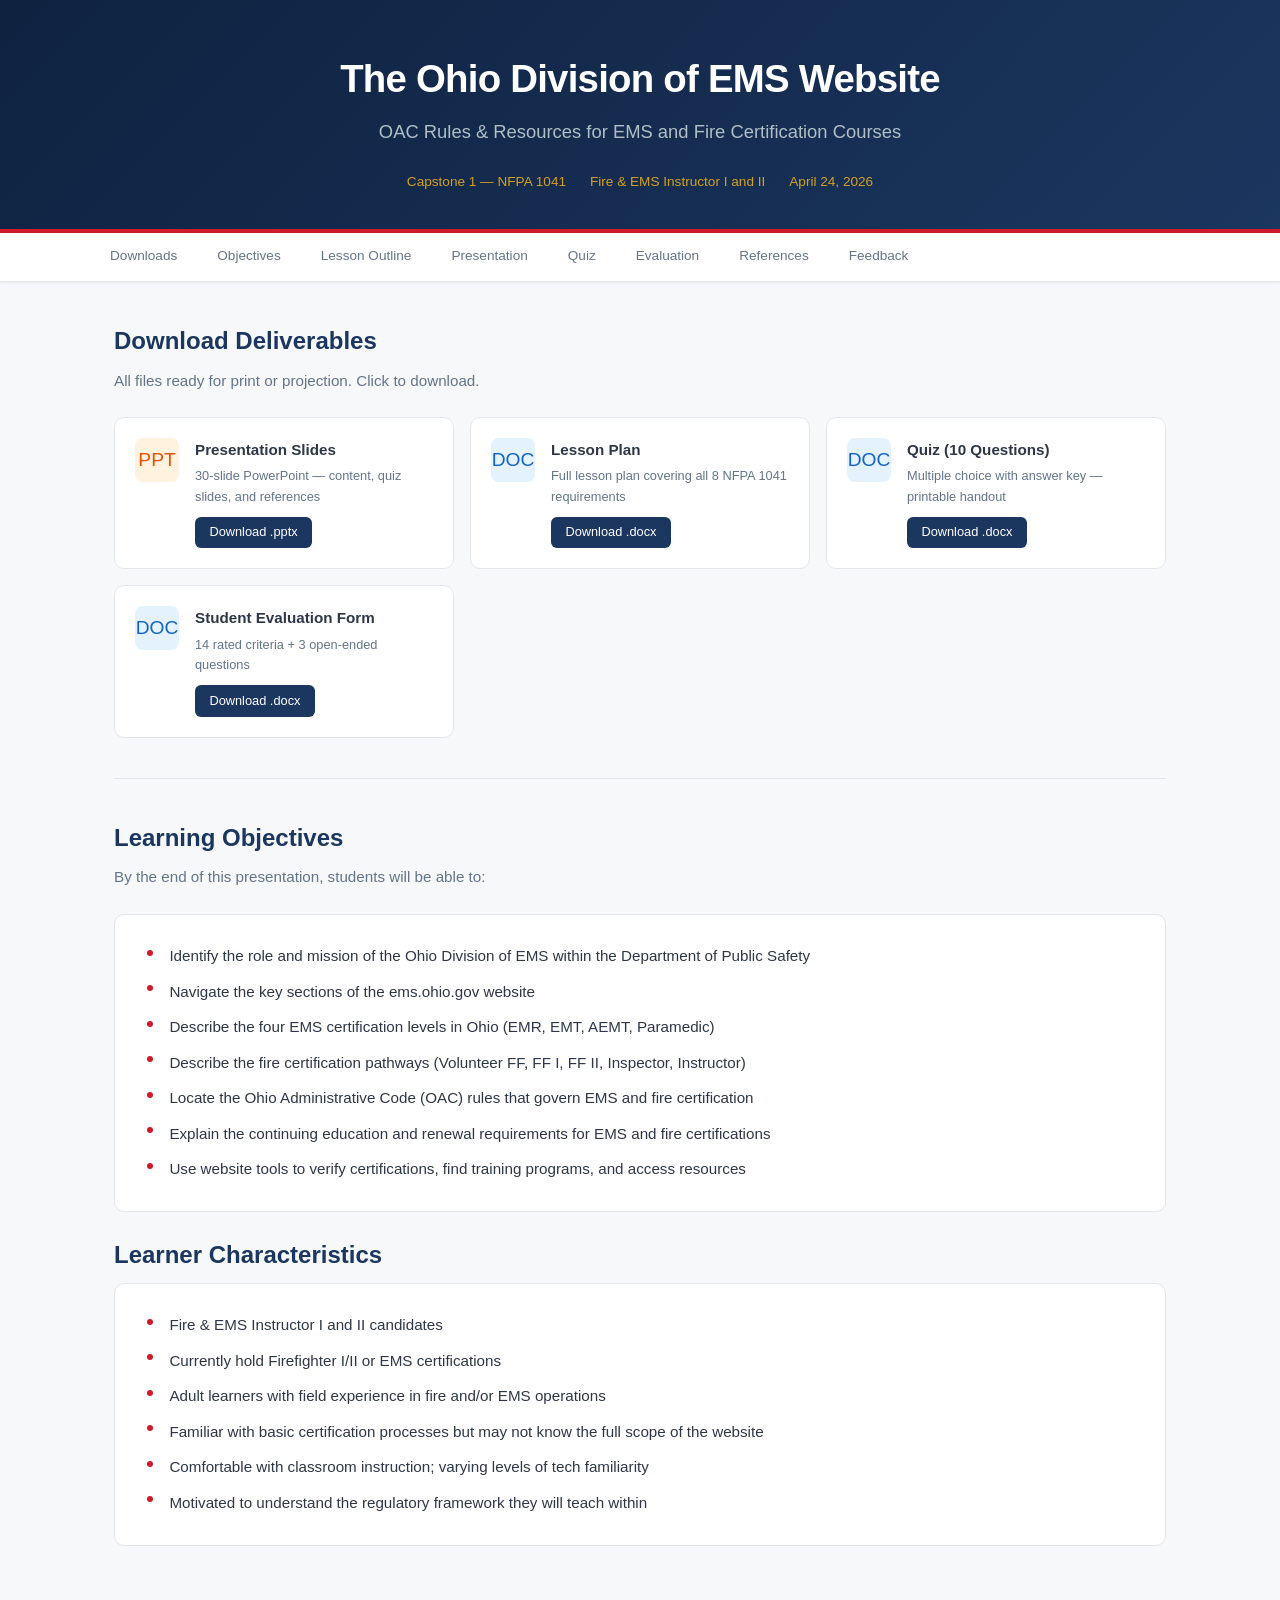
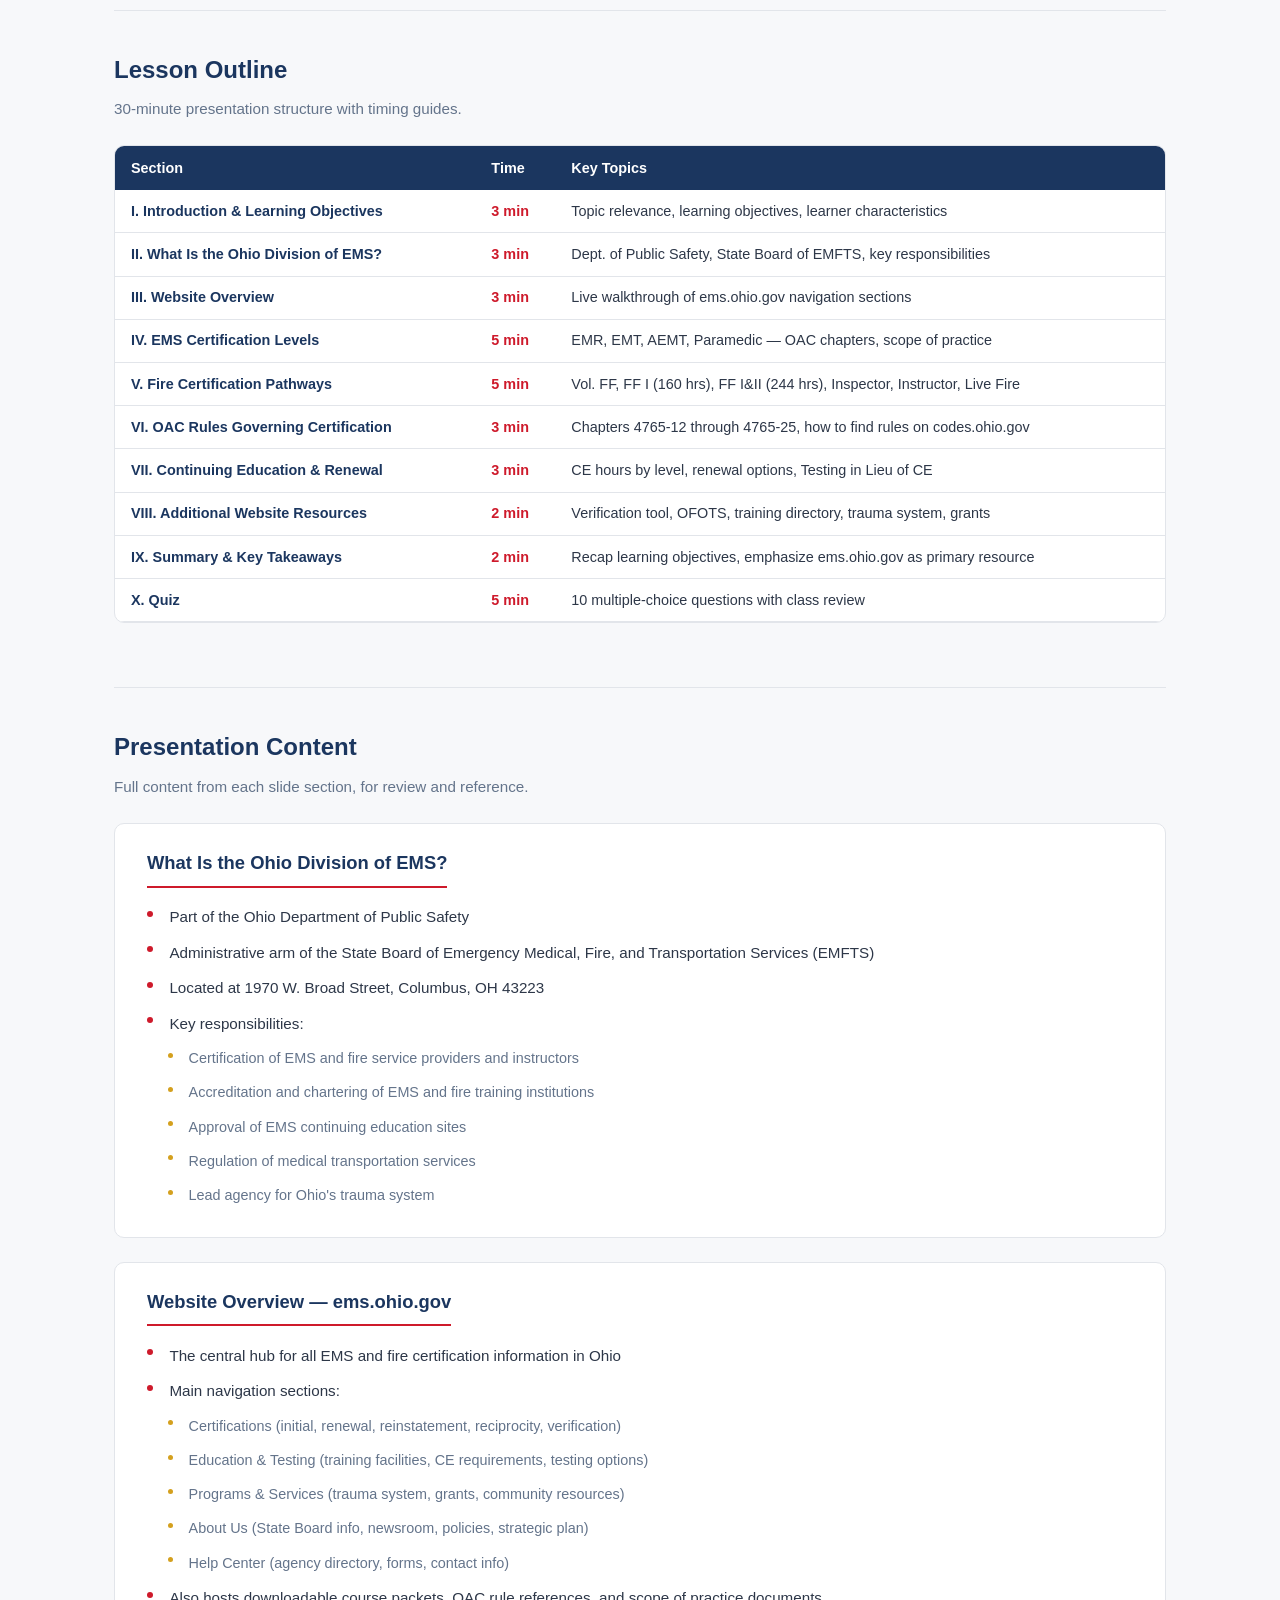
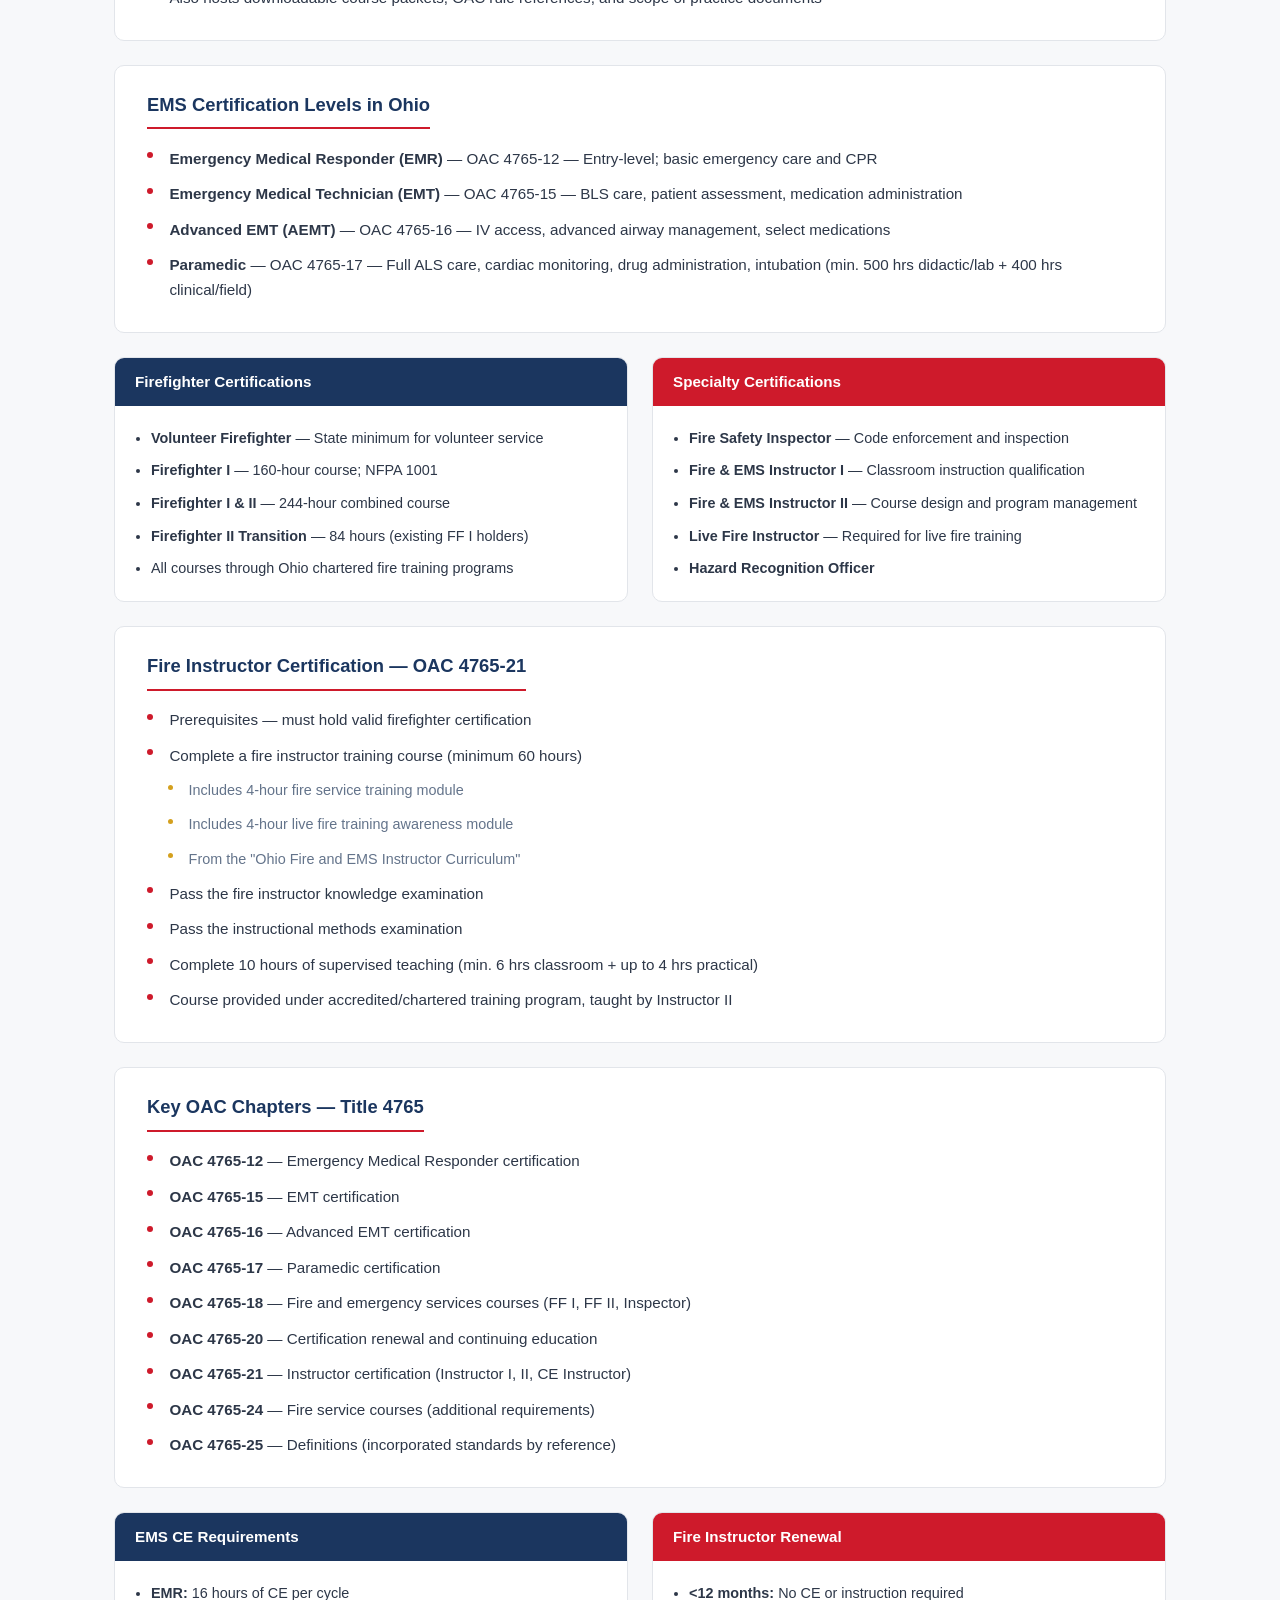
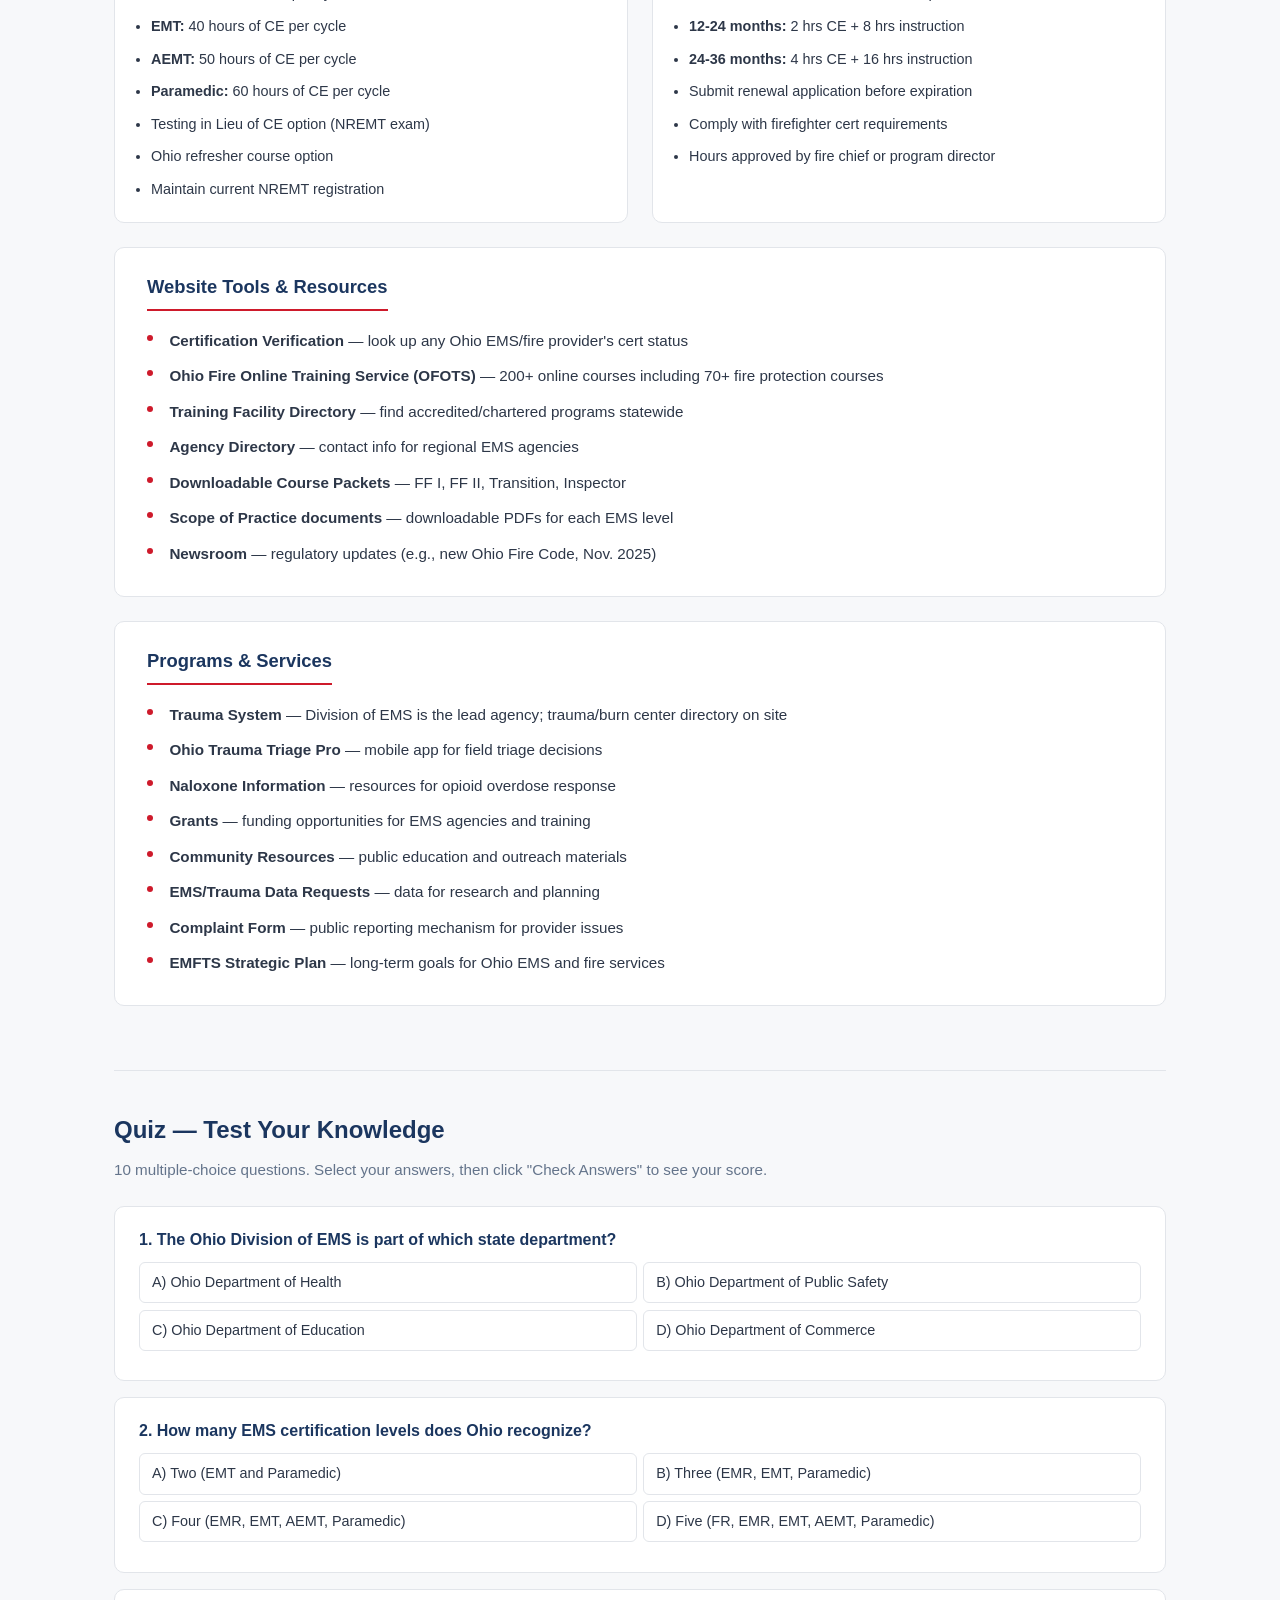
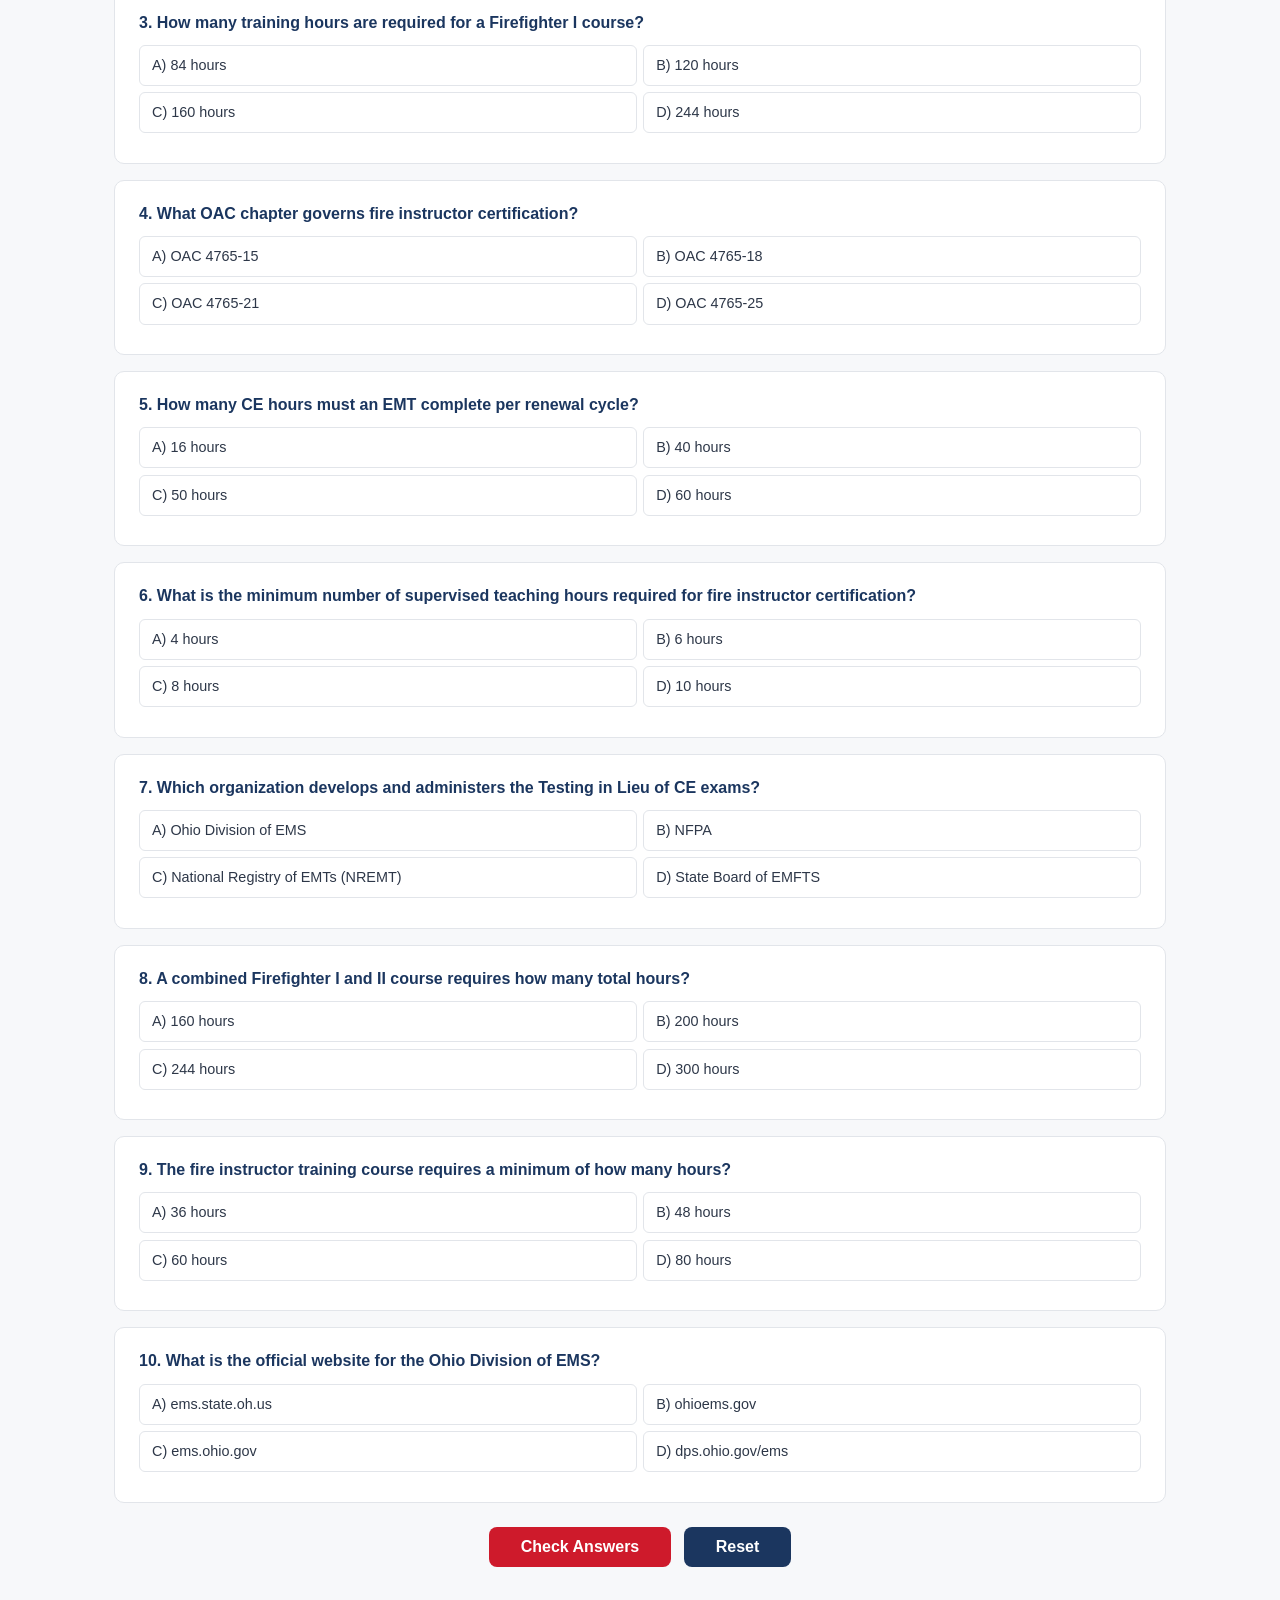
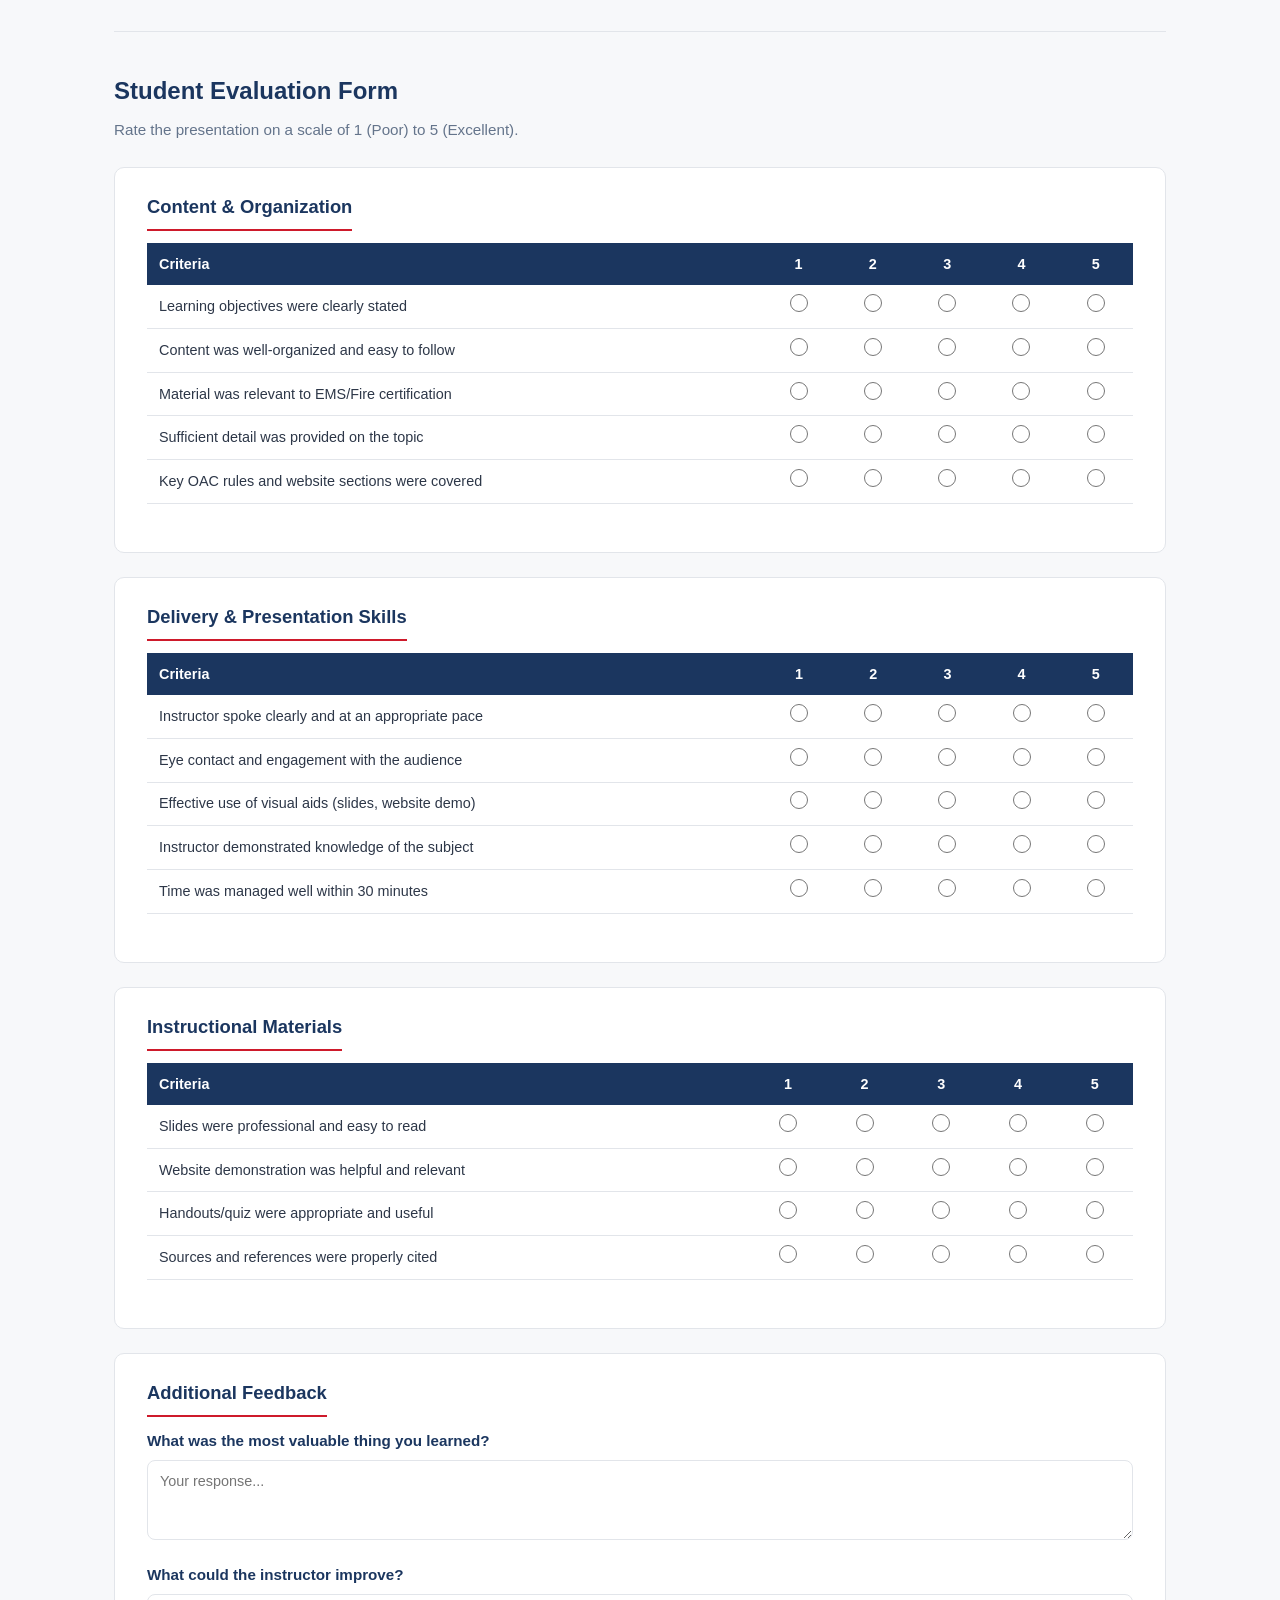
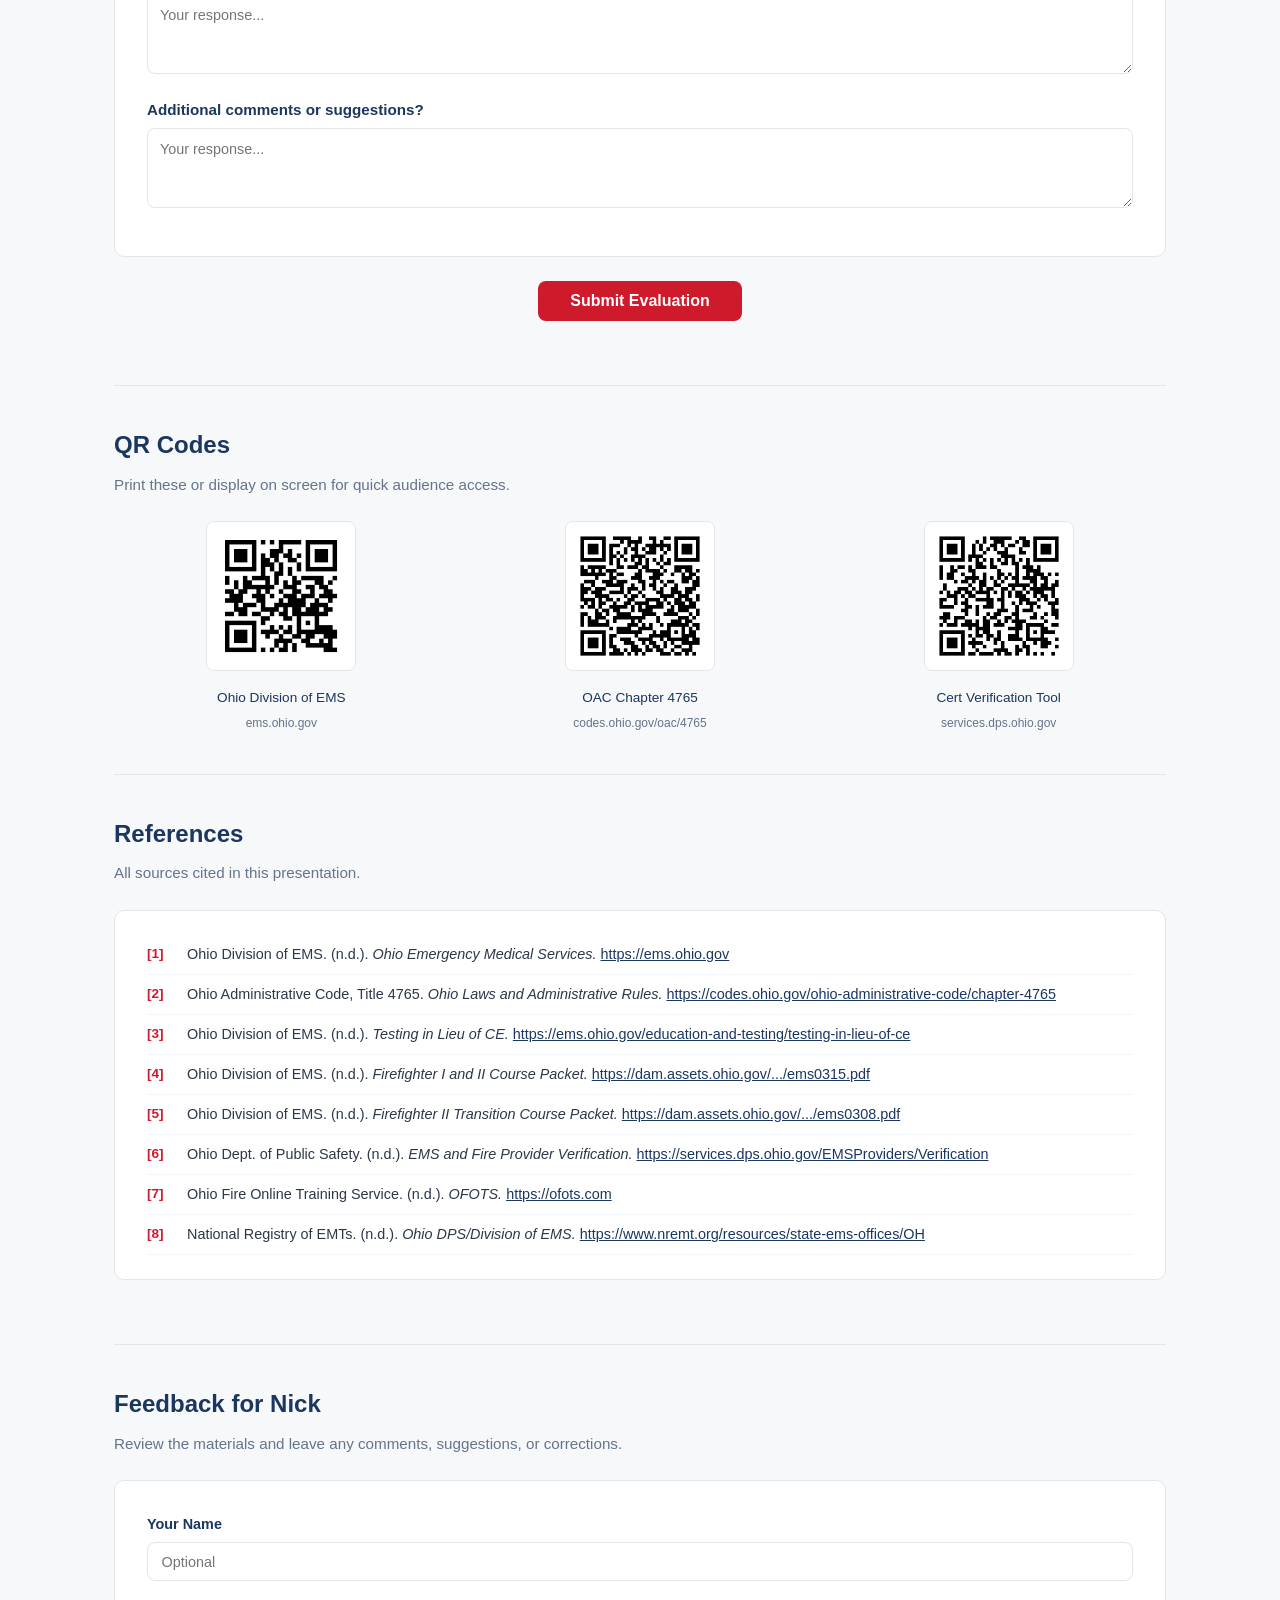
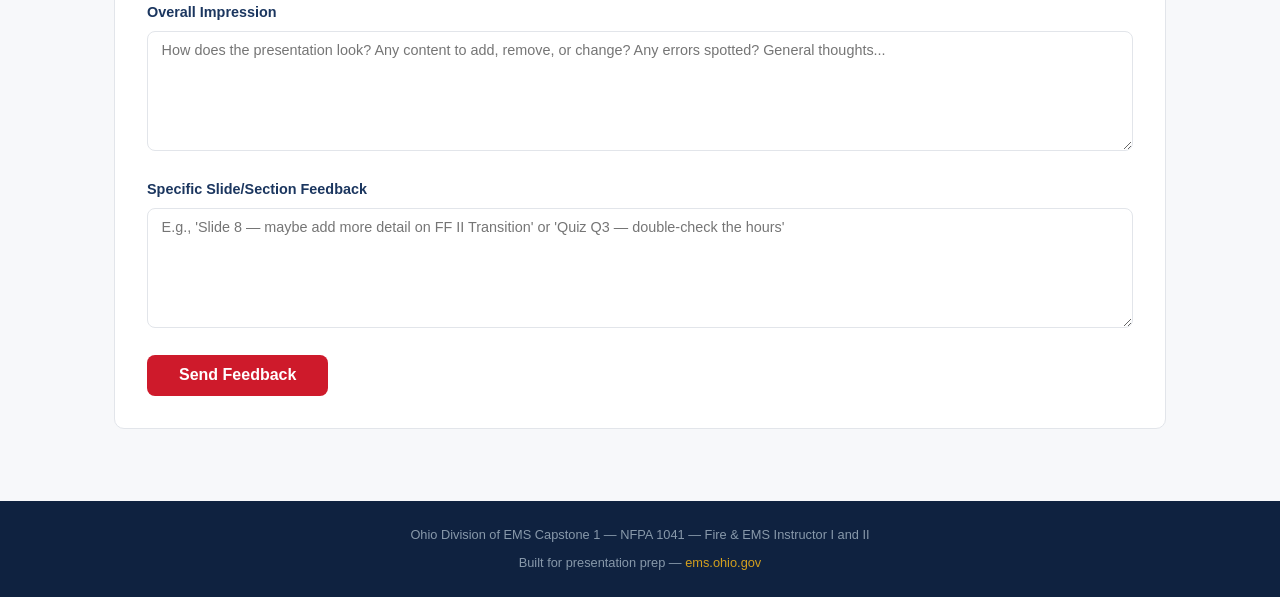
==== index.html @ 15232061 "Initial build: Ohio Division of EMS Capstone 1 presentation package Full deliverable set for NFPA 10" ====
<!DOCTYPE html>
<html lang="en">
<head>
  <meta charset="UTF-8">
  <meta name="viewport" content="width=device-width, initial-scale=1.0">
  <title>Ohio Division of EMS — Capstone 1 Presentation Package</title>
  <style>
    :root {
      --navy: #1B365F;
      --navy-dark: #0F2240;
      --red: #CE1A2B;
      --red-hover: #A81523;
      --gold: #D4A01E;
      --light: #F7F8FA;
      --border: #E2E5EA;
      --text: #2D3748;
      --text-light: #64748B;
      --white: #FFFFFF;
      --green: #16A34A;
      --green-light: #DCFCE7;
    }

    * { margin: 0; padding: 0; box-sizing: border-box; }

    body {
      font-family: -apple-system, BlinkMacSystemFont, 'Segoe UI', Roboto, 'Helvetica Neue', Arial, sans-serif;
      color: var(--text);
      background: var(--light);
      line-height: 1.6;
    }

    /* ===== HEADER ===== */
    .hero {
      background: linear-gradient(135deg, var(--navy-dark) 0%, var(--navy) 100%);
      color: var(--white);
      padding: 3rem 1.5rem 2.5rem;
      text-align: center;
      position: relative;
      overflow: hidden;
    }
    .hero::after {
      content: '';
      position: absolute;
      bottom: 0; left: 0; right: 0;
      height: 4px;
      background: var(--red);
    }
    .hero h1 {
      font-size: clamp(1.6rem, 4vw, 2.4rem);
      font-weight: 700;
      margin-bottom: 0.5rem;
      letter-spacing: -0.02em;
    }
    .hero .subtitle {
      font-size: clamp(0.95rem, 2vw, 1.15rem);
      color: #B0BEC5;
      max-width: 600px;
      margin: 0 auto 1rem;
    }
    .hero .meta {
      display: inline-flex;
      gap: 1.5rem;
      flex-wrap: wrap;
      justify-content: center;
      font-size: 0.85rem;
      color: var(--gold);
      margin-top: 0.5rem;
    }

    /* ===== NAVIGATION ===== */
    .nav-bar {
      background: var(--white);
      border-bottom: 1px solid var(--border);
      position: sticky;
      top: 0;
      z-index: 100;
      box-shadow: 0 1px 3px rgba(0,0,0,0.06);
    }
    .nav-bar .inner {
      max-width: 1100px;
      margin: 0 auto;
      display: flex;
      gap: 0;
      overflow-x: auto;
      -webkit-overflow-scrolling: touch;
    }
    .nav-bar a {
      display: block;
      padding: 0.75rem 1.25rem;
      text-decoration: none;
      color: var(--text-light);
      font-size: 0.85rem;
      font-weight: 500;
      white-space: nowrap;
      border-bottom: 2px solid transparent;
      transition: all 0.2s;
    }
    .nav-bar a:hover, .nav-bar a.active {
      color: var(--navy);
      border-bottom-color: var(--red);
    }

    /* ===== CONTAINERS ===== */
    .container {
      max-width: 1100px;
      margin: 0 auto;
      padding: 0 1.5rem;
    }
    section {
      padding: 2.5rem 0;
    }
    section + section {
      border-top: 1px solid var(--border);
    }

    /* ===== SECTION TITLES ===== */
    .section-title {
      font-size: 1.5rem;
      font-weight: 700;
      color: var(--navy);
      margin-bottom: 0.5rem;
    }
    .section-desc {
      color: var(--text-light);
      margin-bottom: 1.5rem;
      font-size: 0.95rem;
    }

    /* ===== DOWNLOAD CARDS ===== */
    .downloads-grid {
      display: grid;
      grid-template-columns: repeat(auto-fill, minmax(280px, 1fr));
      gap: 1rem;
    }
    .dl-card {
      background: var(--white);
      border: 1px solid var(--border);
      border-radius: 10px;
      padding: 1.25rem;
      display: flex;
      align-items: flex-start;
      gap: 1rem;
      transition: box-shadow 0.2s, transform 0.2s;
    }
    .dl-card:hover {
      box-shadow: 0 4px 12px rgba(0,0,0,0.08);
      transform: translateY(-2px);
    }
    .dl-icon {
      width: 44px;
      height: 44px;
      border-radius: 8px;
      display: flex;
      align-items: center;
      justify-content: center;
      font-size: 1.2rem;
      flex-shrink: 0;
    }
    .dl-icon.pptx { background: #FFF3E0; color: #E65100; }
    .dl-icon.docx { background: #E3F2FD; color: #1565C0; }
    .dl-icon.png  { background: #F3E5F5; color: #7B1FA2; }
    .dl-card h3 { font-size: 0.95rem; margin-bottom: 0.25rem; }
    .dl-card p  { font-size: 0.8rem; color: var(--text-light); margin-bottom: 0.6rem; }
    .dl-card a.btn-download {
      display: inline-block;
      padding: 0.35rem 0.9rem;
      background: var(--navy);
      color: var(--white);
      text-decoration: none;
      border-radius: 6px;
      font-size: 0.8rem;
      font-weight: 500;
      transition: background 0.2s;
    }
    .dl-card a.btn-download:hover { background: var(--navy-dark); }

    /* ===== CONTENT CARDS ===== */
    .content-card {
      background: var(--white);
      border: 1px solid var(--border);
      border-radius: 10px;
      padding: 1.5rem 2rem;
      margin-bottom: 1.5rem;
    }
    .content-card h3 {
      font-size: 1.15rem;
      color: var(--navy);
      margin-bottom: 0.75rem;
      padding-bottom: 0.5rem;
      border-bottom: 2px solid var(--red);
      display: inline-block;
    }
    .content-card ul {
      list-style: none;
      padding: 0;
    }
    .content-card ul li {
      padding: 0.35rem 0 0.35rem 1.4rem;
      position: relative;
      font-size: 0.95rem;
    }
    .content-card ul li::before {
      content: '';
      position: absolute;
      left: 0;
      top: 0.7rem;
      width: 6px;
      height: 6px;
      background: var(--red);
      border-radius: 50%;
    }
    .content-card ul.sub li { padding-left: 2.6rem; font-size: 0.9rem; color: var(--text-light); }
    .content-card ul.sub li::before { left: 1.3rem; background: var(--gold); width: 5px; height: 5px; }

    /* ===== OUTLINE TABLE ===== */
    .outline-table {
      width: 100%;
      border-collapse: collapse;
      font-size: 0.9rem;
    }
    .outline-table th {
      background: var(--navy);
      color: var(--white);
      padding: 0.65rem 1rem;
      text-align: left;
      font-weight: 600;
    }
    .outline-table td {
      padding: 0.6rem 1rem;
      border-bottom: 1px solid var(--border);
      vertical-align: top;
    }
    .outline-table tr:hover td { background: #F8FAFC; }
    .outline-table .time {
      white-space: nowrap;
      color: var(--red);
      font-weight: 600;
      width: 80px;
    }
    .outline-table .section-name { font-weight: 600; color: var(--navy); }
    .outline-table ul { margin: 0.25rem 0 0 1rem; font-size: 0.85rem; color: var(--text-light); }

    /* ===== TWO COLUMNS ===== */
    .two-col {
      display: grid;
      grid-template-columns: 1fr 1fr;
      gap: 1.5rem;
    }
    @media (max-width: 700px) { .two-col { grid-template-columns: 1fr; } }

    .col-card {
      background: var(--white);
      border: 1px solid var(--border);
      border-radius: 10px;
      overflow: hidden;
    }
    .col-card .col-header {
      padding: 0.75rem 1.25rem;
      font-weight: 600;
      color: var(--white);
      font-size: 0.95rem;
    }
    .col-card .col-header.navy { background: var(--navy); }
    .col-card .col-header.red  { background: var(--red); }
    .col-card .col-body { padding: 1rem 1.25rem; }
    .col-card .col-body li {
      padding: 0.3rem 0;
      font-size: 0.9rem;
      list-style: disc;
      margin-left: 1rem;
    }

    /* ===== QUIZ ===== */
    .quiz-q {
      background: var(--white);
      border: 1px solid var(--border);
      border-radius: 10px;
      padding: 1.25rem 1.5rem;
      margin-bottom: 1rem;
    }
    .quiz-q h4 {
      font-size: 1rem;
      color: var(--navy);
      margin-bottom: 0.6rem;
    }
    .quiz-q .choices {
      display: grid;
      grid-template-columns: 1fr 1fr;
      gap: 0.4rem;
      margin-bottom: 0.6rem;
    }
    @media (max-width: 600px) { .quiz-q .choices { grid-template-columns: 1fr; } }
    .quiz-q .choice {
      padding: 0.5rem 0.75rem;
      border: 1px solid var(--border);
      border-radius: 6px;
      font-size: 0.9rem;
      cursor: pointer;
      transition: all 0.2s;
    }
    .quiz-q .choice:hover { border-color: var(--navy); background: #F0F4FF; }
    .quiz-q .choice.selected { border-color: var(--navy); background: #E8EEFF; font-weight: 500; }
    .quiz-q .choice.correct  { border-color: var(--green); background: var(--green-light); font-weight: 500; }
    .quiz-q .choice.wrong    { border-color: var(--red); background: #FEE2E2; }
    .quiz-q .answer {
      display: none;
      padding: 0.5rem 0.75rem;
      background: var(--green-light);
      border-left: 3px solid var(--green);
      border-radius: 4px;
      font-size: 0.85rem;
      font-weight: 500;
      color: #166534;
    }
    .quiz-q .answer.show { display: block; }

    .quiz-controls {
      text-align: center;
      margin: 1.5rem 0;
    }
    .btn-primary {
      display: inline-block;
      padding: 0.7rem 2rem;
      background: var(--red);
      color: var(--white);
      border: none;
      border-radius: 8px;
      font-size: 1rem;
      font-weight: 600;
      cursor: pointer;
      transition: background 0.2s;
    }
    .btn-primary:hover { background: var(--red-hover); }
    .btn-secondary {
      display: inline-block;
      padding: 0.7rem 2rem;
      background: var(--navy);
      color: var(--white);
      border: none;
      border-radius: 8px;
      font-size: 1rem;
      font-weight: 600;
      cursor: pointer;
      transition: background 0.2s;
      margin-left: 0.5rem;
    }
    .btn-secondary:hover { background: var(--navy-dark); }

    .score-banner {
      display: none;
      text-align: center;
      padding: 1.25rem;
      background: var(--navy);
      color: var(--white);
      border-radius: 10px;
      margin-bottom: 1.5rem;
      font-size: 1.2rem;
      font-weight: 600;
    }
    .score-banner.show { display: block; }

    /* ===== EVALUATION ===== */
    .eval-table {
      width: 100%;
      border-collapse: collapse;
      font-size: 0.9rem;
      margin-bottom: 1.5rem;
    }
    .eval-table th {
      background: var(--navy);
      color: var(--white);
      padding: 0.6rem 0.75rem;
      text-align: center;
      font-weight: 600;
    }
    .eval-table th:first-child { text-align: left; min-width: 250px; }
    .eval-table td {
      padding: 0.55rem 0.75rem;
      border-bottom: 1px solid var(--border);
      text-align: center;
    }
    .eval-table td:first-child { text-align: left; }
    .eval-table tr:hover td { background: #F8FAFC; }
    .eval-table input[type="radio"] {
      width: 18px; height: 18px; cursor: pointer;
      accent-color: var(--navy);
    }

    .eval-textarea {
      width: 100%;
      min-height: 80px;
      padding: 0.75rem;
      border: 1px solid var(--border);
      border-radius: 8px;
      font-family: inherit;
      font-size: 0.9rem;
      resize: vertical;
      margin-bottom: 1rem;
    }
    .eval-textarea:focus { outline: none; border-color: var(--navy); box-shadow: 0 0 0 3px rgba(27,54,95,0.1); }

    .eval-label {
      font-weight: 600;
      color: var(--navy);
      margin-bottom: 0.4rem;
      display: block;
      font-size: 0.95rem;
    }

    /* ===== QR CODES ===== */
    .qr-grid {
      display: grid;
      grid-template-columns: repeat(auto-fit, minmax(180px, 1fr));
      gap: 1.5rem;
      text-align: center;
    }
    .qr-item img {
      width: 150px;
      height: 150px;
      border: 1px solid var(--border);
      border-radius: 8px;
      margin-bottom: 0.5rem;
    }
    .qr-item p {
      font-size: 0.85rem;
      font-weight: 500;
      color: var(--navy);
    }
    .qr-item .qr-url {
      font-size: 0.75rem;
      color: var(--text-light);
      word-break: break-all;
    }

    /* ===== REFERENCES ===== */
    .ref-list {
      list-style: none;
      padding: 0;
      counter-reset: ref-counter;
    }
    .ref-list li {
      counter-increment: ref-counter;
      padding: 0.5rem 0 0.5rem 2.5rem;
      position: relative;
      font-size: 0.9rem;
      border-bottom: 1px solid #F1F5F9;
    }
    .ref-list li::before {
      content: '[' counter(ref-counter) ']';
      position: absolute;
      left: 0;
      color: var(--red);
      font-weight: 600;
      font-size: 0.85rem;
    }
    .ref-list a { color: var(--navy); text-decoration: underline; }

    /* ===== FEEDBACK FORM ===== */
    .feedback-form {
      background: var(--white);
      border: 1px solid var(--border);
      border-radius: 10px;
      padding: 2rem;
    }
    .form-group { margin-bottom: 1.25rem; }
    .form-group label {
      display: block;
      font-weight: 600;
      margin-bottom: 0.4rem;
      font-size: 0.9rem;
      color: var(--navy);
    }
    .form-group input, .form-group textarea {
      width: 100%;
      padding: 0.65rem 0.85rem;
      border: 1px solid var(--border);
      border-radius: 8px;
      font-family: inherit;
      font-size: 0.9rem;
    }
    .form-group input:focus, .form-group textarea:focus {
      outline: none;
      border-color: var(--navy);
      box-shadow: 0 0 0 3px rgba(27,54,95,0.1);
    }
    .form-group textarea { min-height: 120px; resize: vertical; }
    .form-success {
      display: none;
      padding: 1.25rem;
      background: var(--green-light);
      border: 1px solid var(--green);
      border-radius: 8px;
      text-align: center;
      color: #166534;
      font-weight: 500;
    }

    /* ===== FOOTER ===== */
    footer {
      background: var(--navy-dark);
      color: #8899AA;
      text-align: center;
      padding: 1.5rem;
      font-size: 0.8rem;
      margin-top: 2rem;
    }
    footer a { color: var(--gold); text-decoration: none; }

    /* ===== PRINT STYLES ===== */
    @media print {
      .nav-bar, .hero .meta, .quiz-controls, .btn-download, .feedback-form, footer { display: none; }
      .hero { padding: 1rem; }
      section { page-break-inside: avoid; }
    }
  </style>
</head>
<body>

<!-- ===== HERO ===== -->
<header class="hero">
  <h1>The Ohio Division of EMS Website</h1>
  <p class="subtitle">OAC Rules &amp; Resources for EMS and Fire Certification Courses</p>
  <div class="meta">
    <span>Capstone 1 &mdash; NFPA 1041</span>
    <span>Fire &amp; EMS Instructor I and II</span>
    <span>April 24, 2026</span>
  </div>
</header>

<!-- ===== NAV ===== -->
<nav class="nav-bar">
  <div class="inner">
    <a href="#downloads">Downloads</a>
    <a href="#objectives">Objectives</a>
    <a href="#outline">Lesson Outline</a>
    <a href="#content">Presentation</a>
    <a href="#quiz">Quiz</a>
    <a href="#evaluation">Evaluation</a>
    <a href="#references">References</a>
    <a href="#feedback">Feedback</a>
  </div>
</nav>

<div class="container">

<!-- ===== DOWNLOADS ===== -->
<section id="downloads">
  <h2 class="section-title">Download Deliverables</h2>
  <p class="section-desc">All files ready for print or projection. Click to download.</p>
  <div class="downloads-grid">
    <div class="dl-card">
      <div class="dl-icon pptx">PPT</div>
      <div>
        <h3>Presentation Slides</h3>
        <p>30-slide PowerPoint &mdash; content, quiz slides, and references</p>
        <a href="Ohio-Division-of-EMS-Presentation.pptx" class="btn-download" download>Download .pptx</a>
      </div>
    </div>
    <div class="dl-card">
      <div class="dl-icon docx">DOC</div>
      <div>
        <h3>Lesson Plan</h3>
        <p>Full lesson plan covering all 8 NFPA 1041 requirements</p>
        <a href="Lesson-Plan.docx" class="btn-download" download>Download .docx</a>
      </div>
    </div>
    <div class="dl-card">
      <div class="dl-icon docx">DOC</div>
      <div>
        <h3>Quiz (10 Questions)</h3>
        <p>Multiple choice with answer key &mdash; printable handout</p>
        <a href="Quiz-10-Questions.docx" class="btn-download" download>Download .docx</a>
      </div>
    </div>
    <div class="dl-card">
      <div class="dl-icon docx">DOC</div>
      <div>
        <h3>Student Evaluation Form</h3>
        <p>14 rated criteria + 3 open-ended questions</p>
        <a href="Student-Evaluation-Form.docx" class="btn-download" download>Download .docx</a>
      </div>
    </div>
  </div>
</section>

<!-- ===== LEARNING OBJECTIVES ===== -->
<section id="objectives">
  <h2 class="section-title">Learning Objectives</h2>
  <p class="section-desc">By the end of this presentation, students will be able to:</p>
  <div class="content-card">
    <ul>
      <li>Identify the role and mission of the Ohio Division of EMS within the Department of Public Safety</li>
      <li>Navigate the key sections of the ems.ohio.gov website</li>
      <li>Describe the four EMS certification levels in Ohio (EMR, EMT, AEMT, Paramedic)</li>
      <li>Describe the fire certification pathways (Volunteer FF, FF I, FF II, Inspector, Instructor)</li>
      <li>Locate the Ohio Administrative Code (OAC) rules that govern EMS and fire certification</li>
      <li>Explain the continuing education and renewal requirements for EMS and fire certifications</li>
      <li>Use website tools to verify certifications, find training programs, and access resources</li>
    </ul>
  </div>

  <h2 class="section-title" style="margin-top:1.5rem">Learner Characteristics</h2>
  <div class="content-card">
    <ul>
      <li>Fire &amp; EMS Instructor I and II candidates</li>
      <li>Currently hold Firefighter I/II or EMS certifications</li>
      <li>Adult learners with field experience in fire and/or EMS operations</li>
      <li>Familiar with basic certification processes but may not know the full scope of the website</li>
      <li>Comfortable with classroom instruction; varying levels of tech familiarity</li>
      <li>Motivated to understand the regulatory framework they will teach within</li>
    </ul>
  </div>
</section>

<!-- ===== LESSON OUTLINE ===== -->
<section id="outline">
  <h2 class="section-title">Lesson Outline</h2>
  <p class="section-desc">30-minute presentation structure with timing guides.</p>
  <div class="content-card" style="padding: 0; overflow: hidden;">
    <table class="outline-table">
      <thead>
        <tr><th>Section</th><th>Time</th><th>Key Topics</th></tr>
      </thead>
      <tbody>
        <tr>
          <td class="section-name">I. Introduction &amp; Learning Objectives</td>
          <td class="time">3 min</td>
          <td>Topic relevance, learning objectives, learner characteristics</td>
        </tr>
        <tr>
          <td class="section-name">II. What Is the Ohio Division of EMS?</td>
          <td class="time">3 min</td>
          <td>Dept. of Public Safety, State Board of EMFTS, key responsibilities</td>
        </tr>
        <tr>
          <td class="section-name">III. Website Overview</td>
          <td class="time">3 min</td>
          <td>Live walkthrough of ems.ohio.gov navigation sections</td>
        </tr>
        <tr>
          <td class="section-name">IV. EMS Certification Levels</td>
          <td class="time">5 min</td>
          <td>EMR, EMT, AEMT, Paramedic &mdash; OAC chapters, scope of practice</td>
        </tr>
        <tr>
          <td class="section-name">V. Fire Certification Pathways</td>
          <td class="time">5 min</td>
          <td>Vol. FF, FF I (160 hrs), FF I&amp;II (244 hrs), Inspector, Instructor, Live Fire</td>
        </tr>
        <tr>
          <td class="section-name">VI. OAC Rules Governing Certification</td>
          <td class="time">3 min</td>
          <td>Chapters 4765-12 through 4765-25, how to find rules on codes.ohio.gov</td>
        </tr>
        <tr>
          <td class="section-name">VII. Continuing Education &amp; Renewal</td>
          <td class="time">3 min</td>
          <td>CE hours by level, renewal options, Testing in Lieu of CE</td>
        </tr>
        <tr>
          <td class="section-name">VIII. Additional Website Resources</td>
          <td class="time">2 min</td>
          <td>Verification tool, OFOTS, training directory, trauma system, grants</td>
        </tr>
        <tr>
          <td class="section-name">IX. Summary &amp; Key Takeaways</td>
          <td class="time">2 min</td>
          <td>Recap learning objectives, emphasize ems.ohio.gov as primary resource</td>
        </tr>
        <tr>
          <td class="section-name">X. Quiz</td>
          <td class="time">5 min</td>
          <td>10 multiple-choice questions with class review</td>
        </tr>
      </tbody>
    </table>
  </div>
</section>

<!-- ===== FULL PRESENTATION CONTENT ===== -->
<section id="content">
  <h2 class="section-title">Presentation Content</h2>
  <p class="section-desc">Full content from each slide section, for review and reference.</p>

  <!-- Division of EMS -->
  <div class="content-card">
    <h3>What Is the Ohio Division of EMS?</h3>
    <ul>
      <li>Part of the Ohio Department of Public Safety</li>
      <li>Administrative arm of the State Board of Emergency Medical, Fire, and Transportation Services (EMFTS)</li>
      <li>Located at 1970 W. Broad Street, Columbus, OH 43223</li>
      <li>Key responsibilities:</li>
    </ul>
    <ul class="sub">
      <li>Certification of EMS and fire service providers and instructors</li>
      <li>Accreditation and chartering of EMS and fire training institutions</li>
      <li>Approval of EMS continuing education sites</li>
      <li>Regulation of medical transportation services</li>
      <li>Lead agency for Ohio's trauma system</li>
    </ul>
  </div>

  <!-- Website Overview -->
  <div class="content-card">
    <h3>Website Overview &mdash; ems.ohio.gov</h3>
    <ul>
      <li>The central hub for all EMS and fire certification information in Ohio</li>
      <li>Main navigation sections:</li>
    </ul>
    <ul class="sub">
      <li>Certifications (initial, renewal, reinstatement, reciprocity, verification)</li>
      <li>Education &amp; Testing (training facilities, CE requirements, testing options)</li>
      <li>Programs &amp; Services (trauma system, grants, community resources)</li>
      <li>About Us (State Board info, newsroom, policies, strategic plan)</li>
      <li>Help Center (agency directory, forms, contact info)</li>
    </ul>
    <ul>
      <li>Also hosts downloadable course packets, OAC rule references, and scope of practice documents</li>
    </ul>
  </div>

  <!-- EMS Certification Levels -->
  <div class="content-card">
    <h3>EMS Certification Levels in Ohio</h3>
    <ul>
      <li><strong>Emergency Medical Responder (EMR)</strong> &mdash; OAC 4765-12 &mdash; Entry-level; basic emergency care and CPR</li>
      <li><strong>Emergency Medical Technician (EMT)</strong> &mdash; OAC 4765-15 &mdash; BLS care, patient assessment, medication administration</li>
      <li><strong>Advanced EMT (AEMT)</strong> &mdash; OAC 4765-16 &mdash; IV access, advanced airway management, select medications</li>
      <li><strong>Paramedic</strong> &mdash; OAC 4765-17 &mdash; Full ALS care, cardiac monitoring, drug administration, intubation (min. 500 hrs didactic/lab + 400 hrs clinical/field)</li>
    </ul>
  </div>

  <!-- Fire Certification Pathways -->
  <div class="two-col">
    <div class="col-card">
      <div class="col-header navy">Firefighter Certifications</div>
      <div class="col-body">
        <ul>
          <li><strong>Volunteer Firefighter</strong> &mdash; State minimum for volunteer service</li>
          <li><strong>Firefighter I</strong> &mdash; 160-hour course; NFPA 1001</li>
          <li><strong>Firefighter I &amp; II</strong> &mdash; 244-hour combined course</li>
          <li><strong>Firefighter II Transition</strong> &mdash; 84 hours (existing FF I holders)</li>
          <li>All courses through Ohio chartered fire training programs</li>
        </ul>
      </div>
    </div>
    <div class="col-card">
      <div class="col-header red">Specialty Certifications</div>
      <div class="col-body">
        <ul>
          <li><strong>Fire Safety Inspector</strong> &mdash; Code enforcement and inspection</li>
          <li><strong>Fire &amp; EMS Instructor I</strong> &mdash; Classroom instruction qualification</li>
          <li><strong>Fire &amp; EMS Instructor II</strong> &mdash; Course design and program management</li>
          <li><strong>Live Fire Instructor</strong> &mdash; Required for live fire training</li>
          <li><strong>Hazard Recognition Officer</strong></li>
        </ul>
      </div>
    </div>
  </div>

  <!-- Fire Instructor Requirements -->
  <div class="content-card" style="margin-top: 1.5rem;">
    <h3>Fire Instructor Certification &mdash; OAC 4765-21</h3>
    <ul>
      <li>Prerequisites &mdash; must hold valid firefighter certification</li>
      <li>Complete a fire instructor training course (minimum 60 hours)</li>
    </ul>
    <ul class="sub">
      <li>Includes 4-hour fire service training module</li>
      <li>Includes 4-hour live fire training awareness module</li>
      <li>From the "Ohio Fire and EMS Instructor Curriculum"</li>
    </ul>
    <ul>
      <li>Pass the fire instructor knowledge examination</li>
      <li>Pass the instructional methods examination</li>
      <li>Complete 10 hours of supervised teaching (min. 6 hrs classroom + up to 4 hrs practical)</li>
      <li>Course provided under accredited/chartered training program, taught by Instructor II</li>
    </ul>
  </div>

  <!-- Key OAC Chapters -->
  <div class="content-card">
    <h3>Key OAC Chapters &mdash; Title 4765</h3>
    <ul>
      <li><strong>OAC 4765-12</strong> &mdash; Emergency Medical Responder certification</li>
      <li><strong>OAC 4765-15</strong> &mdash; EMT certification</li>
      <li><strong>OAC 4765-16</strong> &mdash; Advanced EMT certification</li>
      <li><strong>OAC 4765-17</strong> &mdash; Paramedic certification</li>
      <li><strong>OAC 4765-18</strong> &mdash; Fire and emergency services courses (FF I, FF II, Inspector)</li>
      <li><strong>OAC 4765-20</strong> &mdash; Certification renewal and continuing education</li>
      <li><strong>OAC 4765-21</strong> &mdash; Instructor certification (Instructor I, II, CE Instructor)</li>
      <li><strong>OAC 4765-24</strong> &mdash; Fire service courses (additional requirements)</li>
      <li><strong>OAC 4765-25</strong> &mdash; Definitions (incorporated standards by reference)</li>
    </ul>
  </div>

  <!-- CE & Renewal -->
  <div class="two-col">
    <div class="col-card">
      <div class="col-header navy">EMS CE Requirements</div>
      <div class="col-body">
        <ul>
          <li><strong>EMR:</strong> 16 hours of CE per cycle</li>
          <li><strong>EMT:</strong> 40 hours of CE per cycle</li>
          <li><strong>AEMT:</strong> 50 hours of CE per cycle</li>
          <li><strong>Paramedic:</strong> 60 hours of CE per cycle</li>
          <li>Testing in Lieu of CE option (NREMT exam)</li>
          <li>Ohio refresher course option</li>
          <li>Maintain current NREMT registration</li>
        </ul>
      </div>
    </div>
    <div class="col-card">
      <div class="col-header red">Fire Instructor Renewal</div>
      <div class="col-body">
        <ul>
          <li><strong>&lt;12 months:</strong> No CE or instruction required</li>
          <li><strong>12-24 months:</strong> 2 hrs CE + 8 hrs instruction</li>
          <li><strong>24-36 months:</strong> 4 hrs CE + 16 hrs instruction</li>
          <li>Submit renewal application before expiration</li>
          <li>Comply with firefighter cert requirements</li>
          <li>Hours approved by fire chief or program director</li>
        </ul>
      </div>
    </div>
  </div>

  <!-- Website Tools -->
  <div class="content-card" style="margin-top: 1.5rem;">
    <h3>Website Tools &amp; Resources</h3>
    <ul>
      <li><strong>Certification Verification</strong> &mdash; look up any Ohio EMS/fire provider's cert status</li>
      <li><strong>Ohio Fire Online Training Service (OFOTS)</strong> &mdash; 200+ online courses including 70+ fire protection courses</li>
      <li><strong>Training Facility Directory</strong> &mdash; find accredited/chartered programs statewide</li>
      <li><strong>Agency Directory</strong> &mdash; contact info for regional EMS agencies</li>
      <li><strong>Downloadable Course Packets</strong> &mdash; FF I, FF II, Transition, Inspector</li>
      <li><strong>Scope of Practice documents</strong> &mdash; downloadable PDFs for each EMS level</li>
      <li><strong>Newsroom</strong> &mdash; regulatory updates (e.g., new Ohio Fire Code, Nov. 2025)</li>
    </ul>
  </div>

  <!-- Programs & Services -->
  <div class="content-card">
    <h3>Programs &amp; Services</h3>
    <ul>
      <li><strong>Trauma System</strong> &mdash; Division of EMS is the lead agency; trauma/burn center directory on site</li>
      <li><strong>Ohio Trauma Triage Pro</strong> &mdash; mobile app for field triage decisions</li>
      <li><strong>Naloxone Information</strong> &mdash; resources for opioid overdose response</li>
      <li><strong>Grants</strong> &mdash; funding opportunities for EMS agencies and training</li>
      <li><strong>Community Resources</strong> &mdash; public education and outreach materials</li>
      <li><strong>EMS/Trauma Data Requests</strong> &mdash; data for research and planning</li>
      <li><strong>Complaint Form</strong> &mdash; public reporting mechanism for provider issues</li>
      <li><strong>EMFTS Strategic Plan</strong> &mdash; long-term goals for Ohio EMS and fire services</li>
    </ul>
  </div>
</section>

<!-- ===== INTERACTIVE QUIZ ===== -->
<section id="quiz">
  <h2 class="section-title">Quiz &mdash; Test Your Knowledge</h2>
  <p class="section-desc">10 multiple-choice questions. Select your answers, then click "Check Answers" to see your score.</p>

  <div id="scoreBanner" class="score-banner"></div>

  <div id="quizContainer">
    <!-- Q1 -->
    <div class="quiz-q" data-correct="1">
      <h4>1. The Ohio Division of EMS is part of which state department?</h4>
      <div class="choices">
        <div class="choice" data-idx="0">A) Ohio Department of Health</div>
        <div class="choice" data-idx="1">B) Ohio Department of Public Safety</div>
        <div class="choice" data-idx="2">C) Ohio Department of Education</div>
        <div class="choice" data-idx="3">D) Ohio Department of Commerce</div>
      </div>
      <div class="answer">B) Ohio Department of Public Safety</div>
    </div>

    <!-- Q2 -->
    <div class="quiz-q" data-correct="2">
      <h4>2. How many EMS certification levels does Ohio recognize?</h4>
      <div class="choices">
        <div class="choice" data-idx="0">A) Two (EMT and Paramedic)</div>
        <div class="choice" data-idx="1">B) Three (EMR, EMT, Paramedic)</div>
        <div class="choice" data-idx="2">C) Four (EMR, EMT, AEMT, Paramedic)</div>
        <div class="choice" data-idx="3">D) Five (FR, EMR, EMT, AEMT, Paramedic)</div>
      </div>
      <div class="answer">C) Four (EMR, EMT, AEMT, Paramedic)</div>
    </div>

    <!-- Q3 -->
    <div class="quiz-q" data-correct="2">
      <h4>3. How many training hours are required for a Firefighter I course?</h4>
      <div class="choices">
        <div class="choice" data-idx="0">A) 84 hours</div>
        <div class="choice" data-idx="1">B) 120 hours</div>
        <div class="choice" data-idx="2">C) 160 hours</div>
        <div class="choice" data-idx="3">D) 244 hours</div>
      </div>
      <div class="answer">C) 160 hours</div>
    </div>

    <!-- Q4 -->
    <div class="quiz-q" data-correct="2">
      <h4>4. What OAC chapter governs fire instructor certification?</h4>
      <div class="choices">
        <div class="choice" data-idx="0">A) OAC 4765-15</div>
        <div class="choice" data-idx="1">B) OAC 4765-18</div>
        <div class="choice" data-idx="2">C) OAC 4765-21</div>
        <div class="choice" data-idx="3">D) OAC 4765-25</div>
      </div>
      <div class="answer">C) OAC 4765-21</div>
    </div>

    <!-- Q5 -->
    <div class="quiz-q" data-correct="1">
      <h4>5. How many CE hours must an EMT complete per renewal cycle?</h4>
      <div class="choices">
        <div class="choice" data-idx="0">A) 16 hours</div>
        <div class="choice" data-idx="1">B) 40 hours</div>
        <div class="choice" data-idx="2">C) 50 hours</div>
        <div class="choice" data-idx="3">D) 60 hours</div>
      </div>
      <div class="answer">B) 40 hours</div>
    </div>

    <!-- Q6 -->
    <div class="quiz-q" data-correct="3">
      <h4>6. What is the minimum number of supervised teaching hours required for fire instructor certification?</h4>
      <div class="choices">
        <div class="choice" data-idx="0">A) 4 hours</div>
        <div class="choice" data-idx="1">B) 6 hours</div>
        <div class="choice" data-idx="2">C) 8 hours</div>
        <div class="choice" data-idx="3">D) 10 hours</div>
      </div>
      <div class="answer">D) 10 hours (minimum 6 hrs classroom + up to 4 hrs practical)</div>
    </div>

    <!-- Q7 -->
    <div class="quiz-q" data-correct="2">
      <h4>7. Which organization develops and administers the Testing in Lieu of CE exams?</h4>
      <div class="choices">
        <div class="choice" data-idx="0">A) Ohio Division of EMS</div>
        <div class="choice" data-idx="1">B) NFPA</div>
        <div class="choice" data-idx="2">C) National Registry of EMTs (NREMT)</div>
        <div class="choice" data-idx="3">D) State Board of EMFTS</div>
      </div>
      <div class="answer">C) National Registry of EMTs (NREMT)</div>
    </div>

    <!-- Q8 -->
    <div class="quiz-q" data-correct="2">
      <h4>8. A combined Firefighter I and II course requires how many total hours?</h4>
      <div class="choices">
        <div class="choice" data-idx="0">A) 160 hours</div>
        <div class="choice" data-idx="1">B) 200 hours</div>
        <div class="choice" data-idx="2">C) 244 hours</div>
        <div class="choice" data-idx="3">D) 300 hours</div>
      </div>
      <div class="answer">C) 244 hours</div>
    </div>

    <!-- Q9 -->
    <div class="quiz-q" data-correct="2">
      <h4>9. The fire instructor training course requires a minimum of how many hours?</h4>
      <div class="choices">
        <div class="choice" data-idx="0">A) 36 hours</div>
        <div class="choice" data-idx="1">B) 48 hours</div>
        <div class="choice" data-idx="2">C) 60 hours</div>
        <div class="choice" data-idx="3">D) 80 hours</div>
      </div>
      <div class="answer">C) 60 hours</div>
    </div>

    <!-- Q10 -->
    <div class="quiz-q" data-correct="2">
      <h4>10. What is the official website for the Ohio Division of EMS?</h4>
      <div class="choices">
        <div class="choice" data-idx="0">A) ems.state.oh.us</div>
        <div class="choice" data-idx="1">B) ohioems.gov</div>
        <div class="choice" data-idx="2">C) ems.ohio.gov</div>
        <div class="choice" data-idx="3">D) dps.ohio.gov/ems</div>
      </div>
      <div class="answer">C) ems.ohio.gov</div>
    </div>
  </div>

  <div class="quiz-controls">
    <button class="btn-primary" onclick="checkQuiz()">Check Answers</button>
    <button class="btn-secondary" onclick="resetQuiz()">Reset</button>
  </div>
</section>

<!-- ===== STUDENT EVALUATION ===== -->
<section id="evaluation">
  <h2 class="section-title">Student Evaluation Form</h2>
  <p class="section-desc">Rate the presentation on a scale of 1 (Poor) to 5 (Excellent).</p>

  <form id="evalForm">
    <div class="content-card">
      <h3>Content &amp; Organization</h3>
      <table class="eval-table">
        <thead><tr><th>Criteria</th><th>1</th><th>2</th><th>3</th><th>4</th><th>5</th></tr></thead>
        <tbody>
          <tr><td>Learning objectives were clearly stated</td><td><input type="radio" name="e1" value="1"></td><td><input type="radio" name="e1" value="2"></td><td><input type="radio" name="e1" value="3"></td><td><input type="radio" name="e1" value="4"></td><td><input type="radio" name="e1" value="5"></td></tr>
          <tr><td>Content was well-organized and easy to follow</td><td><input type="radio" name="e2" value="1"></td><td><input type="radio" name="e2" value="2"></td><td><input type="radio" name="e2" value="3"></td><td><input type="radio" name="e2" value="4"></td><td><input type="radio" name="e2" value="5"></td></tr>
          <tr><td>Material was relevant to EMS/Fire certification</td><td><input type="radio" name="e3" value="1"></td><td><input type="radio" name="e3" value="2"></td><td><input type="radio" name="e3" value="3"></td><td><input type="radio" name="e3" value="4"></td><td><input type="radio" name="e3" value="5"></td></tr>
          <tr><td>Sufficient detail was provided on the topic</td><td><input type="radio" name="e4" value="1"></td><td><input type="radio" name="e4" value="2"></td><td><input type="radio" name="e4" value="3"></td><td><input type="radio" name="e4" value="4"></td><td><input type="radio" name="e4" value="5"></td></tr>
          <tr><td>Key OAC rules and website sections were covered</td><td><input type="radio" name="e5" value="1"></td><td><input type="radio" name="e5" value="2"></td><td><input type="radio" name="e5" value="3"></td><td><input type="radio" name="e5" value="4"></td><td><input type="radio" name="e5" value="5"></td></tr>
        </tbody>
      </table>
    </div>

    <div class="content-card">
      <h3>Delivery &amp; Presentation Skills</h3>
      <table class="eval-table">
        <thead><tr><th>Criteria</th><th>1</th><th>2</th><th>3</th><th>4</th><th>5</th></tr></thead>
        <tbody>
          <tr><td>Instructor spoke clearly and at an appropriate pace</td><td><input type="radio" name="e6" value="1"></td><td><input type="radio" name="e6" value="2"></td><td><input type="radio" name="e6" value="3"></td><td><input type="radio" name="e6" value="4"></td><td><input type="radio" name="e6" value="5"></td></tr>
          <tr><td>Eye contact and engagement with the audience</td><td><input type="radio" name="e7" value="1"></td><td><input type="radio" name="e7" value="2"></td><td><input type="radio" name="e7" value="3"></td><td><input type="radio" name="e7" value="4"></td><td><input type="radio" name="e7" value="5"></td></tr>
          <tr><td>Effective use of visual aids (slides, website demo)</td><td><input type="radio" name="e8" value="1"></td><td><input type="radio" name="e8" value="2"></td><td><input type="radio" name="e8" value="3"></td><td><input type="radio" name="e8" value="4"></td><td><input type="radio" name="e8" value="5"></td></tr>
          <tr><td>Instructor demonstrated knowledge of the subject</td><td><input type="radio" name="e9" value="1"></td><td><input type="radio" name="e9" value="2"></td><td><input type="radio" name="e9" value="3"></td><td><input type="radio" name="e9" value="4"></td><td><input type="radio" name="e9" value="5"></td></tr>
          <tr><td>Time was managed well within 30 minutes</td><td><input type="radio" name="e10" value="1"></td><td><input type="radio" name="e10" value="2"></td><td><input type="radio" name="e10" value="3"></td><td><input type="radio" name="e10" value="4"></td><td><input type="radio" name="e10" value="5"></td></tr>
        </tbody>
      </table>
    </div>

    <div class="content-card">
      <h3>Instructional Materials</h3>
      <table class="eval-table">
        <thead><tr><th>Criteria</th><th>1</th><th>2</th><th>3</th><th>4</th><th>5</th></tr></thead>
        <tbody>
          <tr><td>Slides were professional and easy to read</td><td><input type="radio" name="e11" value="1"></td><td><input type="radio" name="e11" value="2"></td><td><input type="radio" name="e11" value="3"></td><td><input type="radio" name="e11" value="4"></td><td><input type="radio" name="e11" value="5"></td></tr>
          <tr><td>Website demonstration was helpful and relevant</td><td><input type="radio" name="e12" value="1"></td><td><input type="radio" name="e12" value="2"></td><td><input type="radio" name="e12" value="3"></td><td><input type="radio" name="e12" value="4"></td><td><input type="radio" name="e12" value="5"></td></tr>
          <tr><td>Handouts/quiz were appropriate and useful</td><td><input type="radio" name="e13" value="1"></td><td><input type="radio" name="e13" value="2"></td><td><input type="radio" name="e13" value="3"></td><td><input type="radio" name="e13" value="4"></td><td><input type="radio" name="e13" value="5"></td></tr>
          <tr><td>Sources and references were properly cited</td><td><input type="radio" name="e14" value="1"></td><td><input type="radio" name="e14" value="2"></td><td><input type="radio" name="e14" value="3"></td><td><input type="radio" name="e14" value="4"></td><td><input type="radio" name="e14" value="5"></td></tr>
        </tbody>
      </table>
    </div>

    <div class="content-card">
      <h3>Additional Feedback</h3>
      <label class="eval-label">What was the most valuable thing you learned?</label>
      <textarea class="eval-textarea" name="feedback1" placeholder="Your response..."></textarea>
      <label class="eval-label">What could the instructor improve?</label>
      <textarea class="eval-textarea" name="feedback2" placeholder="Your response..."></textarea>
      <label class="eval-label">Additional comments or suggestions?</label>
      <textarea class="eval-textarea" name="feedback3" placeholder="Your response..."></textarea>
    </div>

    <div class="quiz-controls">
      <button type="submit" class="btn-primary">Submit Evaluation</button>
    </div>
    <div id="evalSuccess" class="form-success">
      Thank you! Your evaluation has been submitted successfully.
    </div>
  </form>
</section>

<!-- ===== QR CODES ===== -->
<section id="qrcodes">
  <h2 class="section-title">QR Codes</h2>
  <p class="section-desc">Print these or display on screen for quick audience access.</p>
  <div class="qr-grid">
    <div class="qr-item">
      <img src="QR-ems-ohio-gov.png" alt="QR code for ems.ohio.gov">
      <p>Ohio Division of EMS</p>
      <span class="qr-url">ems.ohio.gov</span>
    </div>
    <div class="qr-item">
      <img src="QR-oac-4765.png" alt="QR code for OAC Chapter 4765">
      <p>OAC Chapter 4765</p>
      <span class="qr-url">codes.ohio.gov/oac/4765</span>
    </div>
    <div class="qr-item">
      <img src="QR-cert-verification.png" alt="QR code for Cert Verification">
      <p>Cert Verification Tool</p>
      <span class="qr-url">services.dps.ohio.gov</span>
    </div>
  </div>
</section>

<!-- ===== REFERENCES ===== -->
<section id="references">
  <h2 class="section-title">References</h2>
  <p class="section-desc">All sources cited in this presentation.</p>
  <div class="content-card">
    <ol class="ref-list">
      <li>Ohio Division of EMS. (n.d.). <em>Ohio Emergency Medical Services.</em> <a href="https://ems.ohio.gov" target="_blank">https://ems.ohio.gov</a></li>
      <li>Ohio Administrative Code, Title 4765. <em>Ohio Laws and Administrative Rules.</em> <a href="https://codes.ohio.gov/ohio-administrative-code/chapter-4765" target="_blank">https://codes.ohio.gov/ohio-administrative-code/chapter-4765</a></li>
      <li>Ohio Division of EMS. (n.d.). <em>Testing in Lieu of CE.</em> <a href="https://ems.ohio.gov/education-and-testing/testing-in-lieu-of-ce" target="_blank">https://ems.ohio.gov/education-and-testing/testing-in-lieu-of-ce</a></li>
      <li>Ohio Division of EMS. (n.d.). <em>Firefighter I and II Course Packet.</em> <a href="https://dam.assets.ohio.gov/image/upload/ems.ohio.gov/links/ems0315.pdf" target="_blank">https://dam.assets.ohio.gov/.../ems0315.pdf</a></li>
      <li>Ohio Division of EMS. (n.d.). <em>Firefighter II Transition Course Packet.</em> <a href="https://dam.assets.ohio.gov/image/upload/ems.ohio.gov/links/ems0308.pdf" target="_blank">https://dam.assets.ohio.gov/.../ems0308.pdf</a></li>
      <li>Ohio Dept. of Public Safety. (n.d.). <em>EMS and Fire Provider Verification.</em> <a href="https://services.dps.ohio.gov/EMSProviders/Verification" target="_blank">https://services.dps.ohio.gov/EMSProviders/Verification</a></li>
      <li>Ohio Fire Online Training Service. (n.d.). <em>OFOTS.</em> <a href="https://ofots.com" target="_blank">https://ofots.com</a></li>
      <li>National Registry of EMTs. (n.d.). <em>Ohio DPS/Division of EMS.</em> <a href="https://www.nremt.org/resources/state-ems-offices/OH" target="_blank">https://www.nremt.org/resources/state-ems-offices/OH</a></li>
    </ol>
  </div>
</section>

<!-- ===== FEEDBACK ===== -->
<section id="feedback">
  <h2 class="section-title">Feedback for Nick</h2>
  <p class="section-desc">Review the materials and leave any comments, suggestions, or corrections.</p>
  <div class="feedback-form">
    <form id="feedbackForm" action="https://formspree.io/f/placeholder" method="POST">
      <div class="form-group">
        <label>Your Name</label>
        <input type="text" name="name" placeholder="Optional" />
      </div>
      <div class="form-group">
        <label>Overall Impression</label>
        <textarea name="message" placeholder="How does the presentation look? Any content to add, remove, or change? Any errors spotted? General thoughts..."></textarea>
      </div>
      <div class="form-group">
        <label>Specific Slide/Section Feedback</label>
        <textarea name="specifics" placeholder="E.g., 'Slide 8 — maybe add more detail on FF II Transition' or 'Quiz Q3 — double-check the hours'"></textarea>
      </div>
      <button type="submit" class="btn-primary">Send Feedback</button>
    </form>
    <div id="feedbackSuccess" class="form-success">
      Feedback sent! Thank you for the review.
    </div>
  </div>
</section>

</div><!-- /container -->

<footer>
  <p>Ohio Division of EMS Capstone 1 &mdash; NFPA 1041 &mdash; Fire &amp; EMS Instructor I and II</p>
  <p style="margin-top:0.5rem">Built for presentation prep &mdash; <a href="https://ems.ohio.gov" target="_blank">ems.ohio.gov</a></p>
</footer>

<script>
// ===== STICKY NAV ACTIVE STATE =====
const sections = document.querySelectorAll('section[id]');
const navLinks = document.querySelectorAll('.nav-bar a');

window.addEventListener('scroll', () => {
  let current = '';
  sections.forEach(section => {
    const top = section.offsetTop - 80;
    if (window.scrollY >= top) current = section.getAttribute('id');
  });
  navLinks.forEach(link => {
    link.classList.remove('active');
    if (link.getAttribute('href') === '#' + current) link.classList.add('active');
  });
});

// ===== QUIZ LOGIC =====
document.querySelectorAll('.quiz-q .choice').forEach(choice => {
  choice.addEventListener('click', function() {
    const q = this.closest('.quiz-q');
    q.querySelectorAll('.choice').forEach(c => c.classList.remove('selected','correct','wrong'));
    this.classList.add('selected');
  });
});

function checkQuiz() {
  let score = 0;
  const questions = document.querySelectorAll('.quiz-q');
  questions.forEach(q => {
    const correct = parseInt(q.dataset.correct);
    const selected = q.querySelector('.choice.selected');
    q.querySelectorAll('.choice').forEach(c => c.classList.remove('correct','wrong'));

    if (selected) {
      const idx = parseInt(selected.dataset.idx);
      if (idx === correct) {
        selected.classList.add('correct');
        score++;
      } else {
        selected.classList.add('wrong');
        q.querySelectorAll('.choice')[correct].classList.add('correct');
      }
    } else {
      q.querySelectorAll('.choice')[correct].classList.add('correct');
    }
    q.querySelector('.answer').classList.add('show');
  });

  const banner = document.getElementById('scoreBanner');
  banner.textContent = `Score: ${score} / ${questions.length} (${Math.round(score/questions.length*100)}%)`;
  banner.classList.add('show');
  banner.scrollIntoView({ behavior: 'smooth', block: 'center' });
}

function resetQuiz() {
  document.querySelectorAll('.quiz-q .choice').forEach(c => c.classList.remove('selected','correct','wrong'));
  document.querySelectorAll('.quiz-q .answer').forEach(a => a.classList.remove('show'));
  document.getElementById('scoreBanner').classList.remove('show');
}

// ===== EVALUATION FORM =====
document.getElementById('evalForm').addEventListener('submit', function(e) {
  e.preventDefault();
  document.getElementById('evalSuccess').style.display = 'block';
  this.style.opacity = '0.5';
  setTimeout(() => {
    this.style.opacity = '1';
    document.getElementById('evalSuccess').style.display = 'none';
  }, 4000);
});

// ===== FEEDBACK FORM =====
document.getElementById('feedbackForm').addEventListener('submit', function(e) {
  e.preventDefault();
  // For now, show success message. Formspree endpoint can be added later.
  document.getElementById('feedbackSuccess').style.display = 'block';
  this.reset();
  setTimeout(() => {
    document.getElementById('feedbackSuccess').style.display = 'none';
  }, 4000);
});
</script>

</body>
</html>
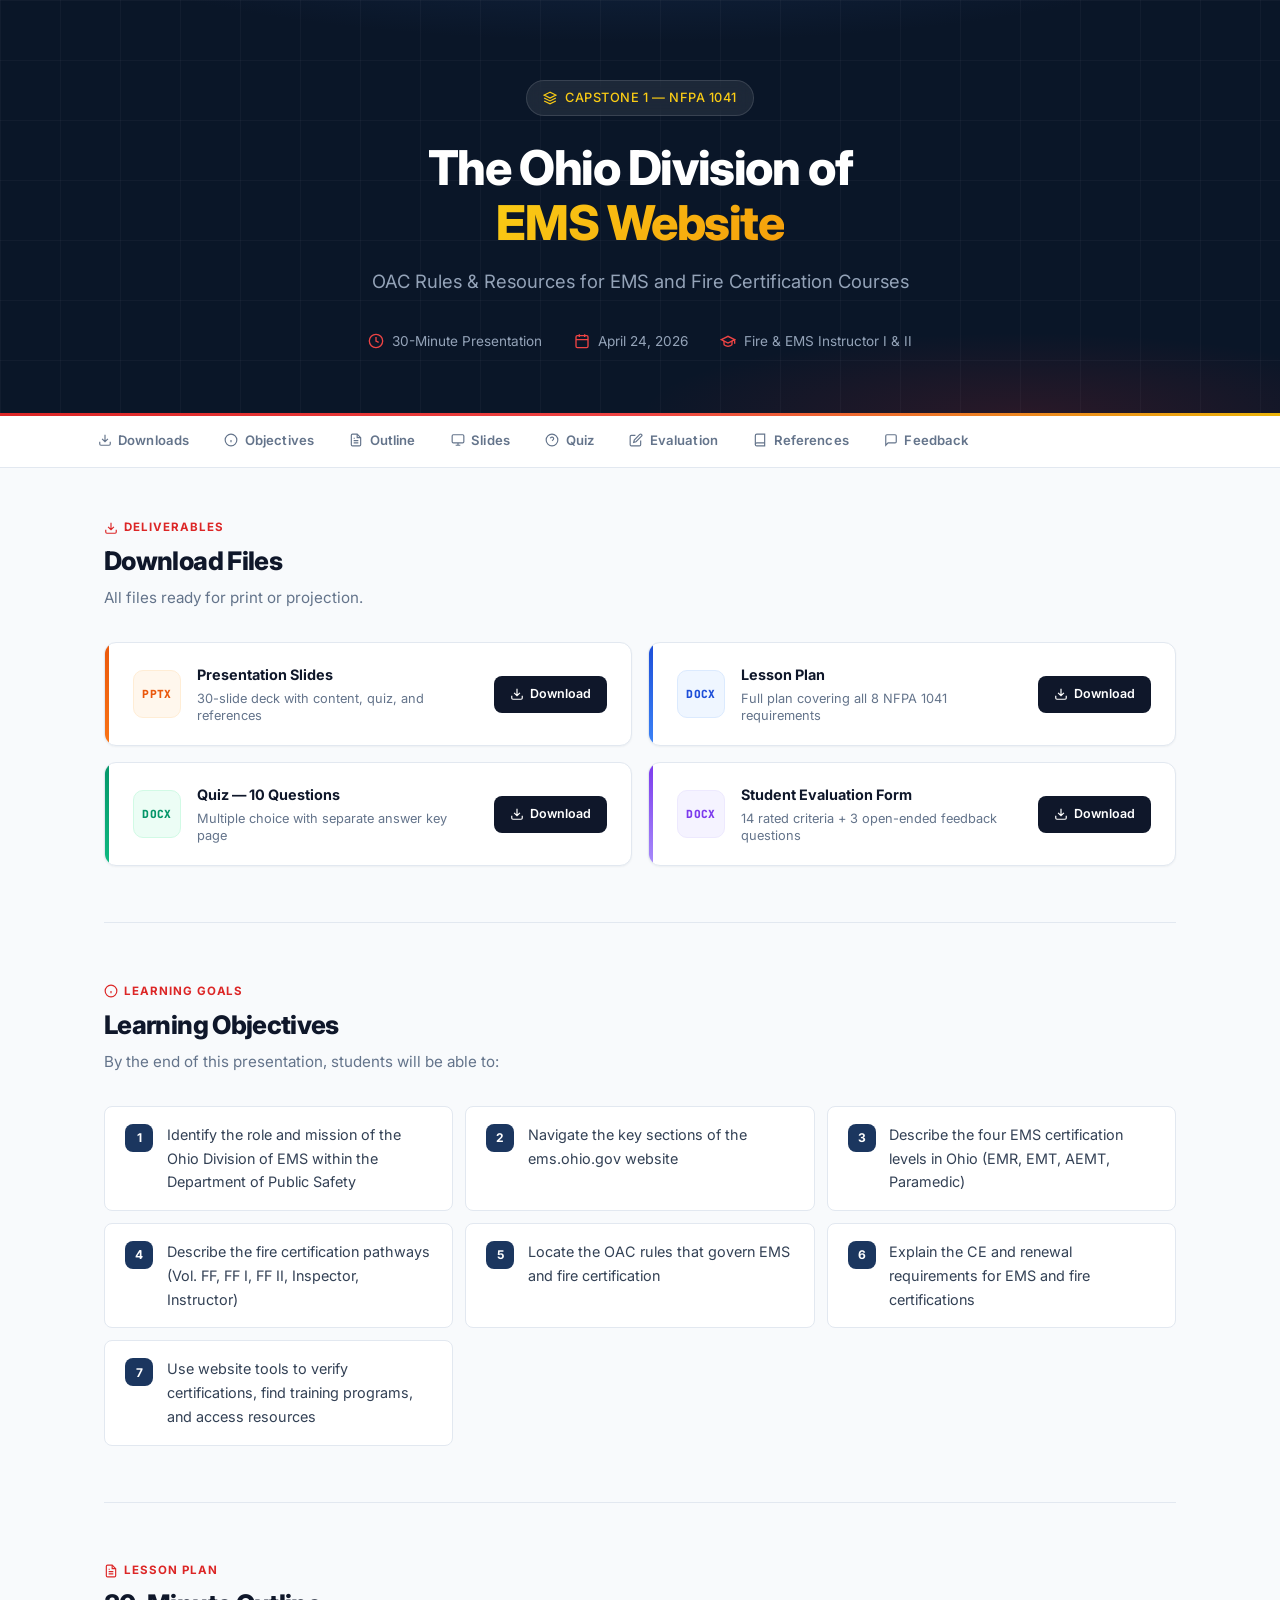
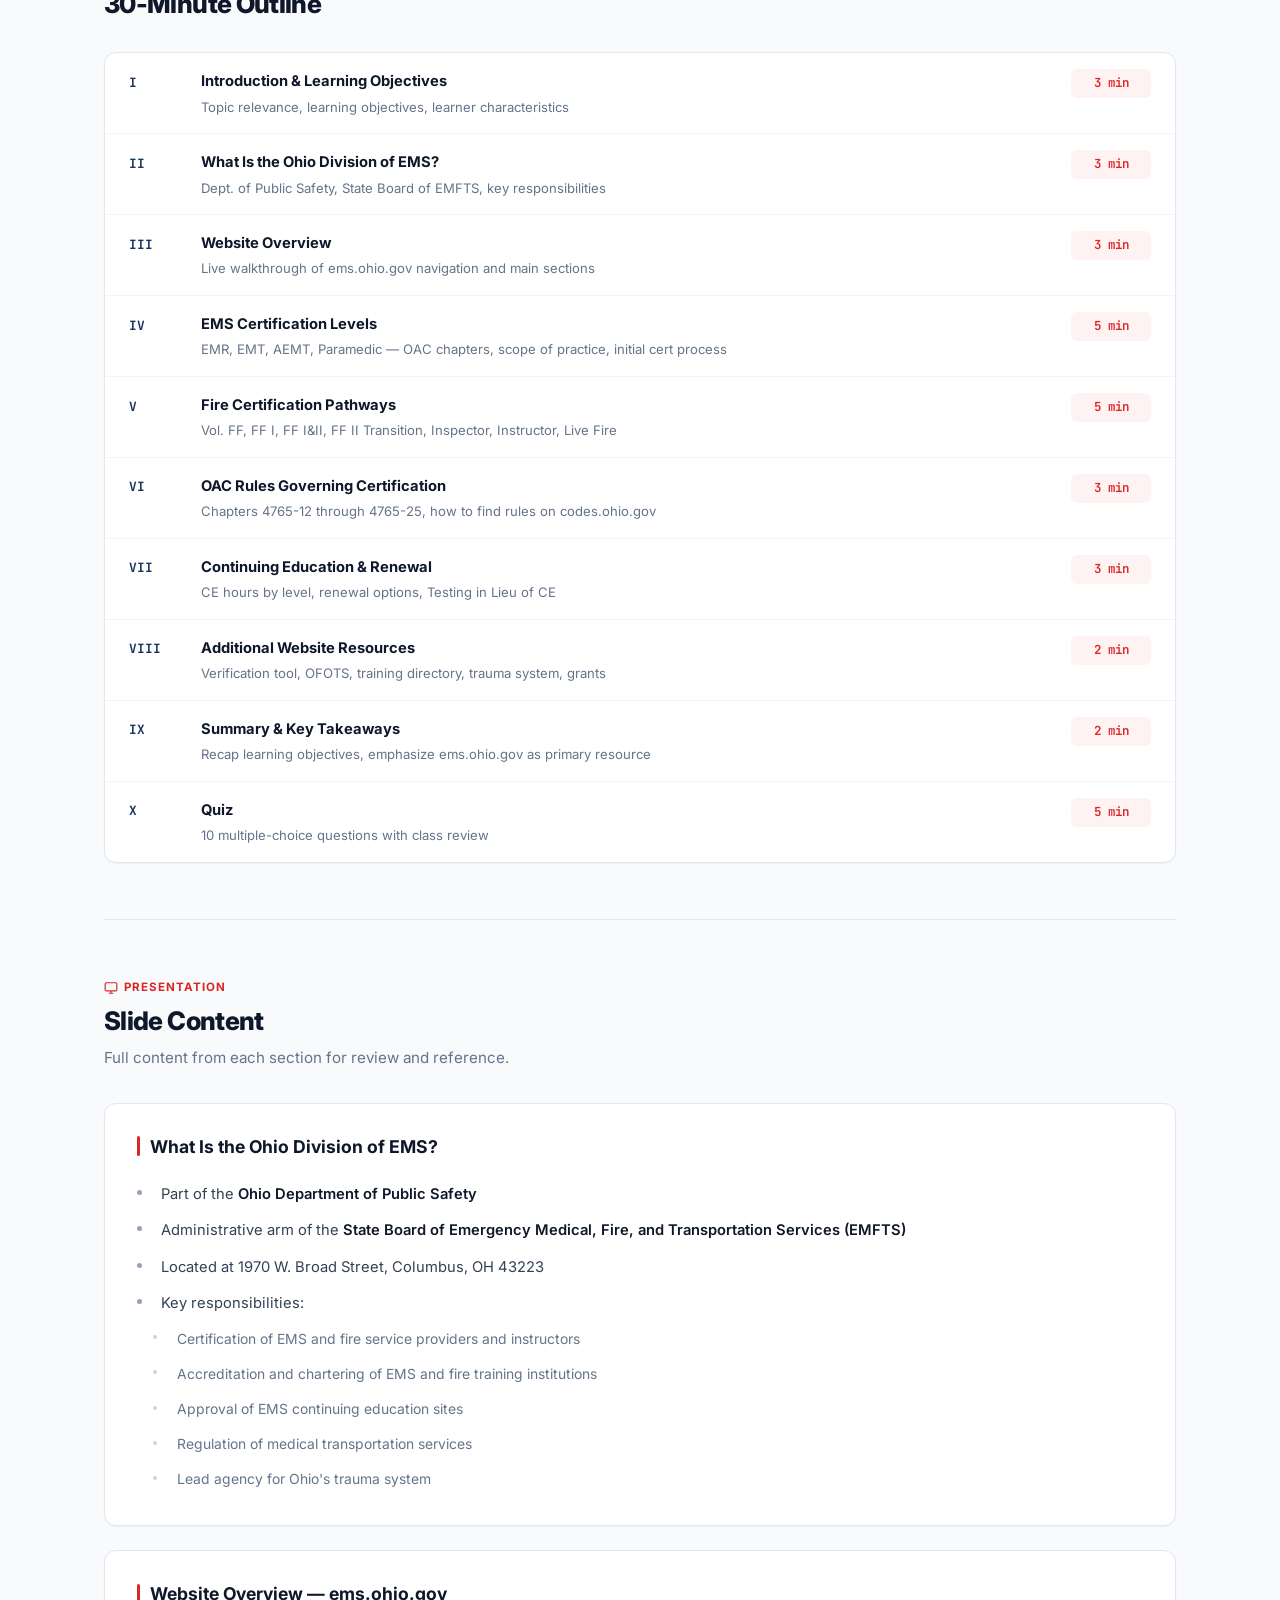
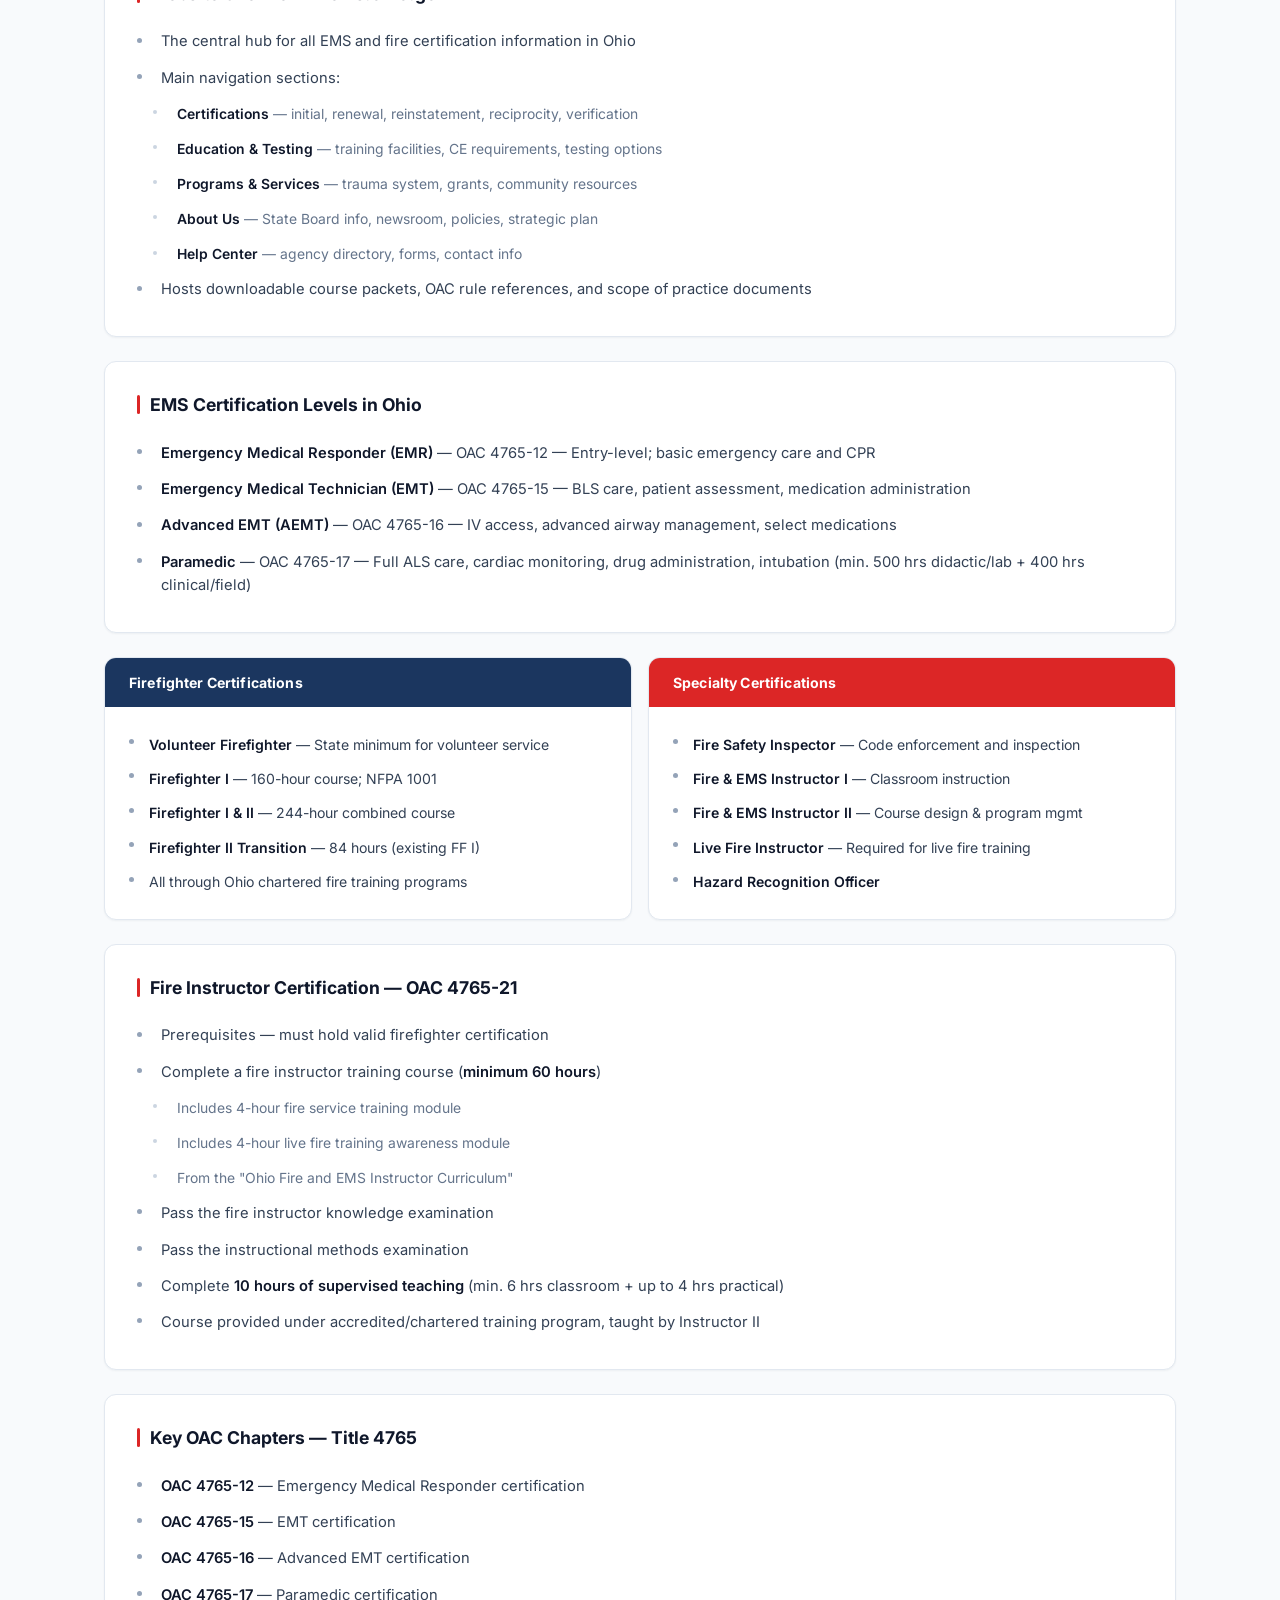
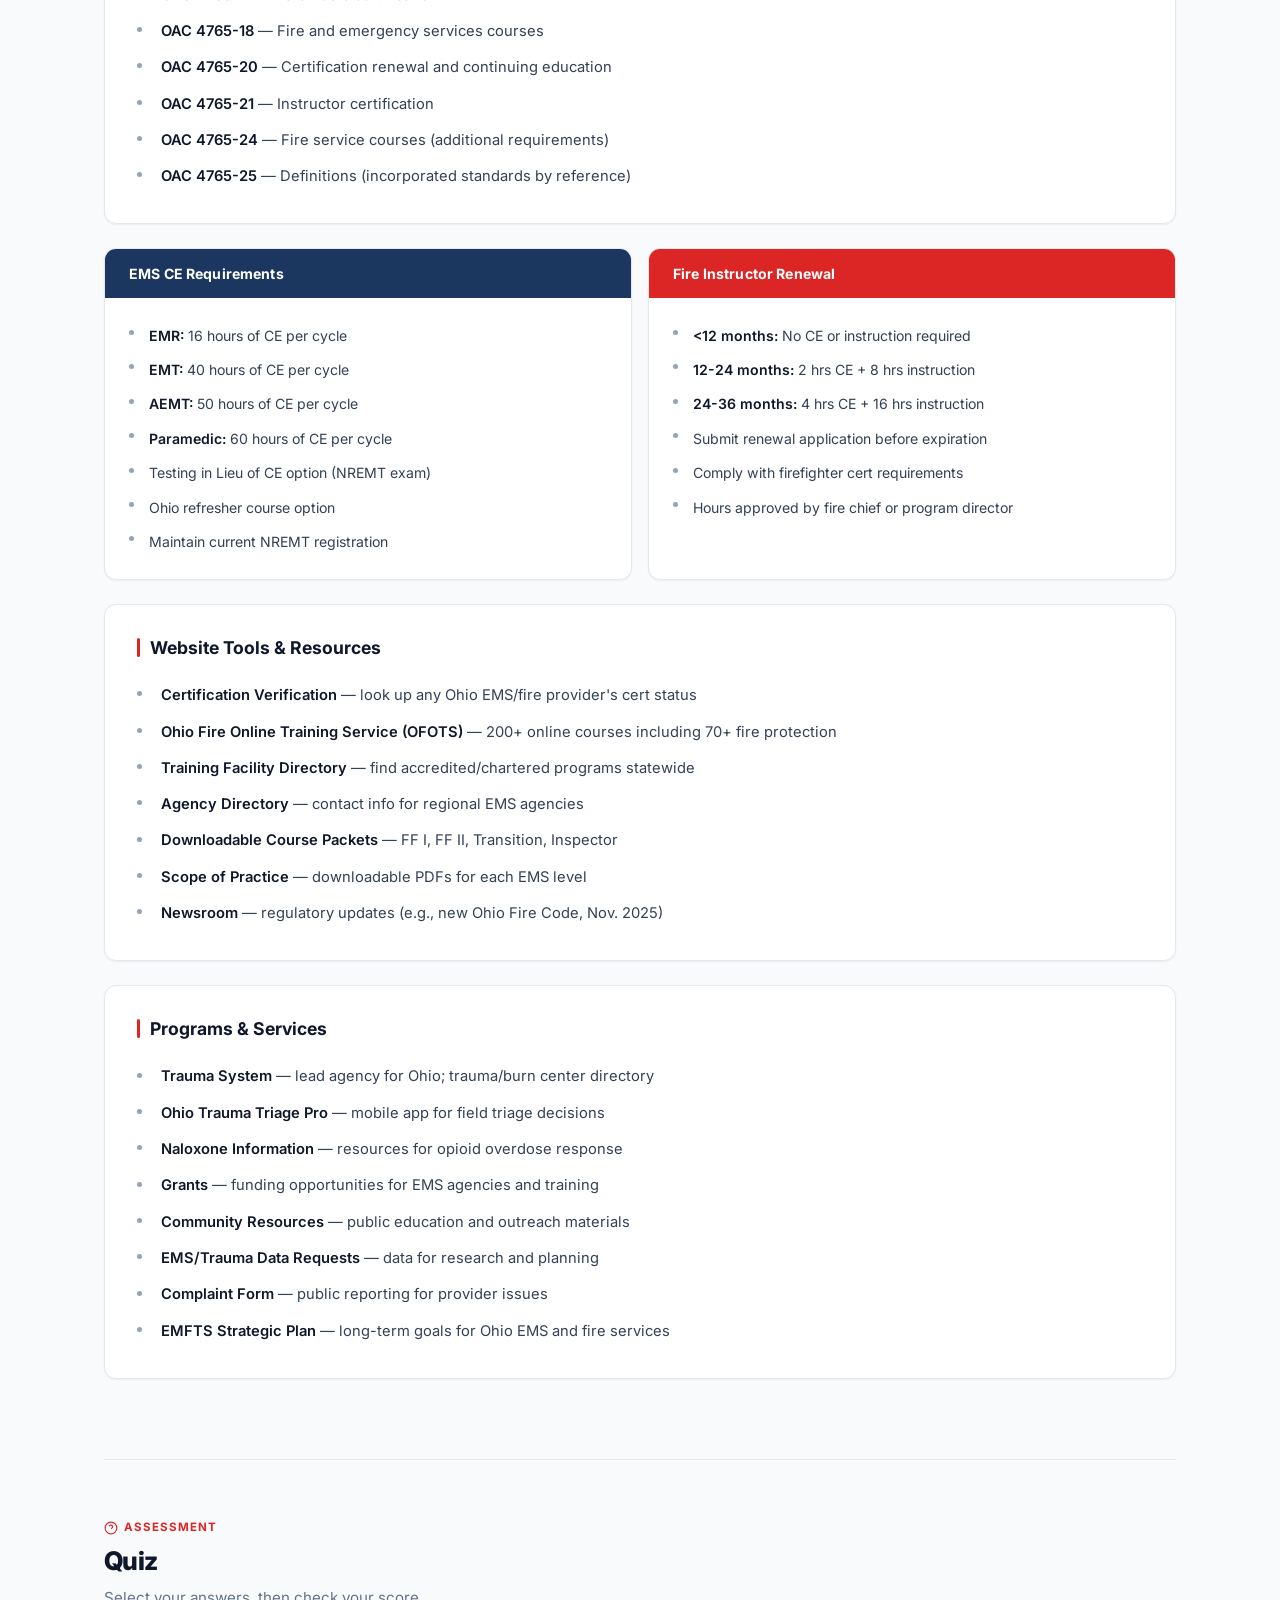
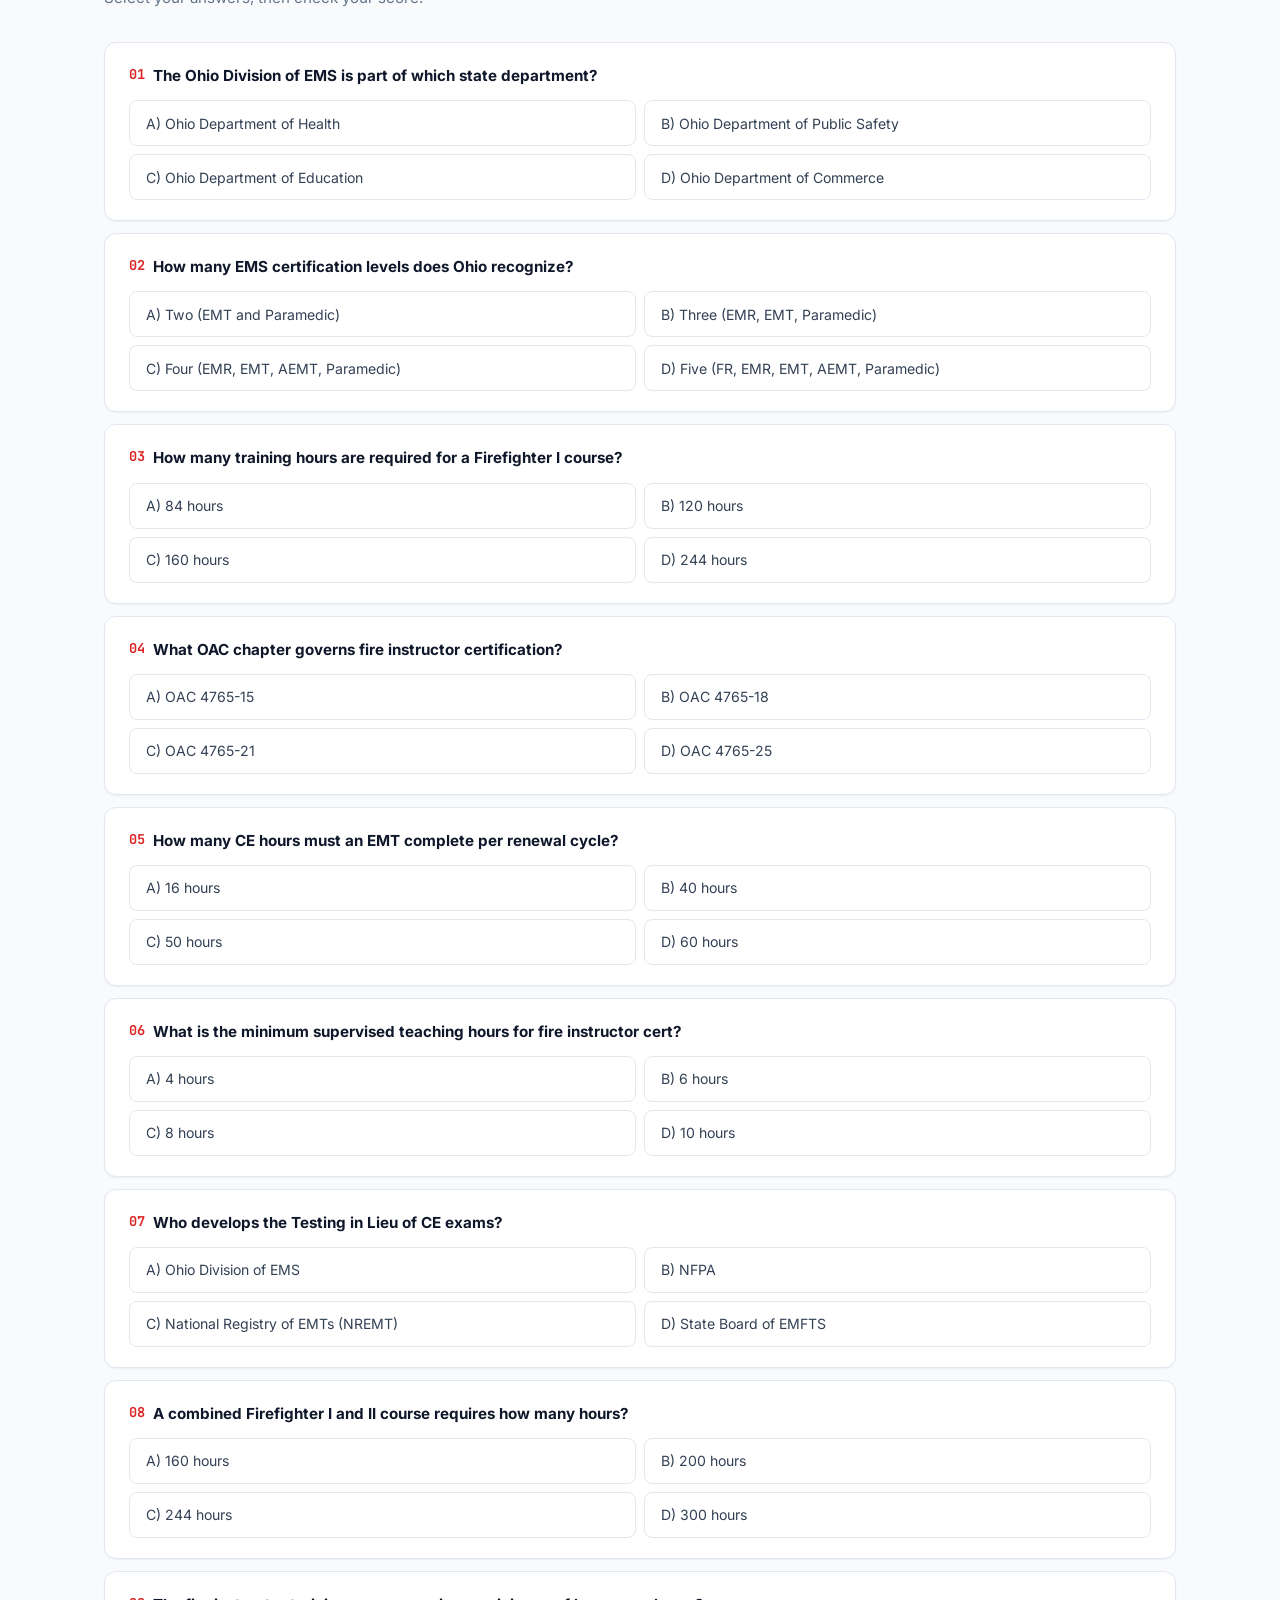
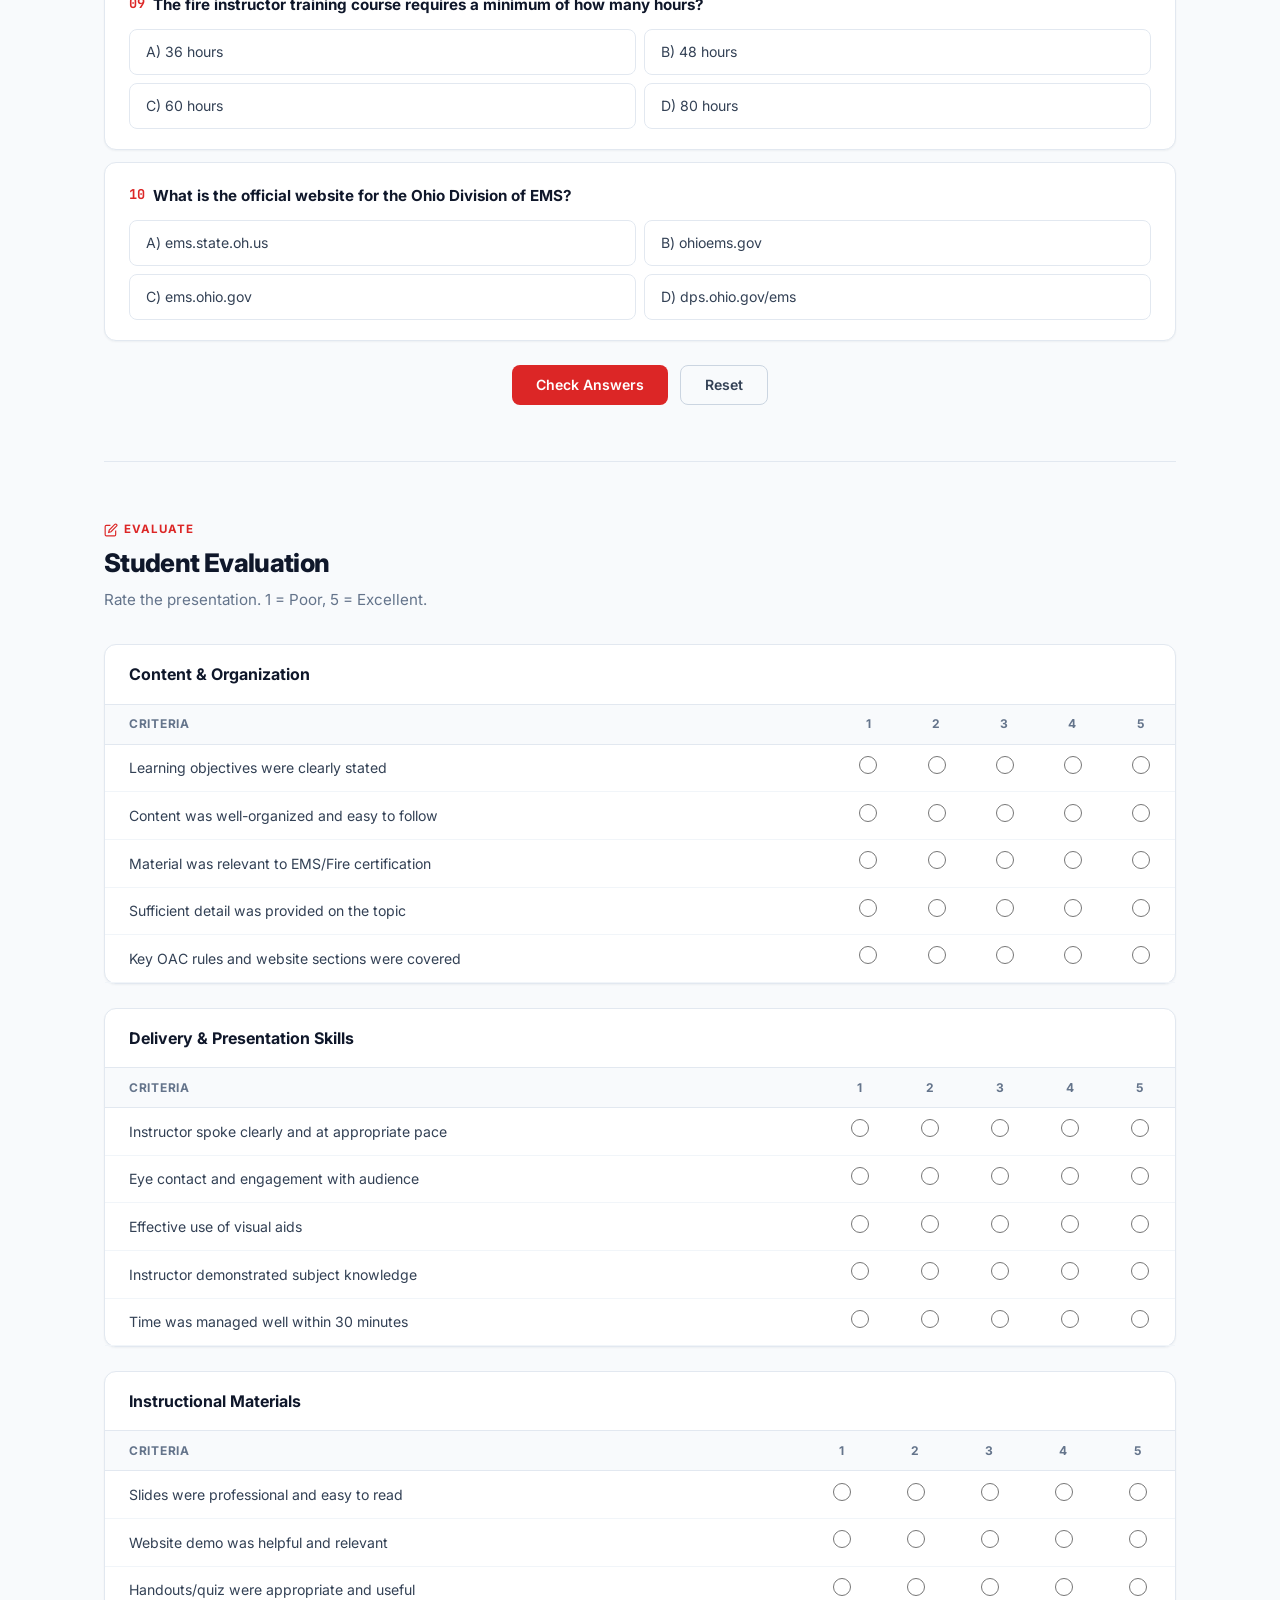
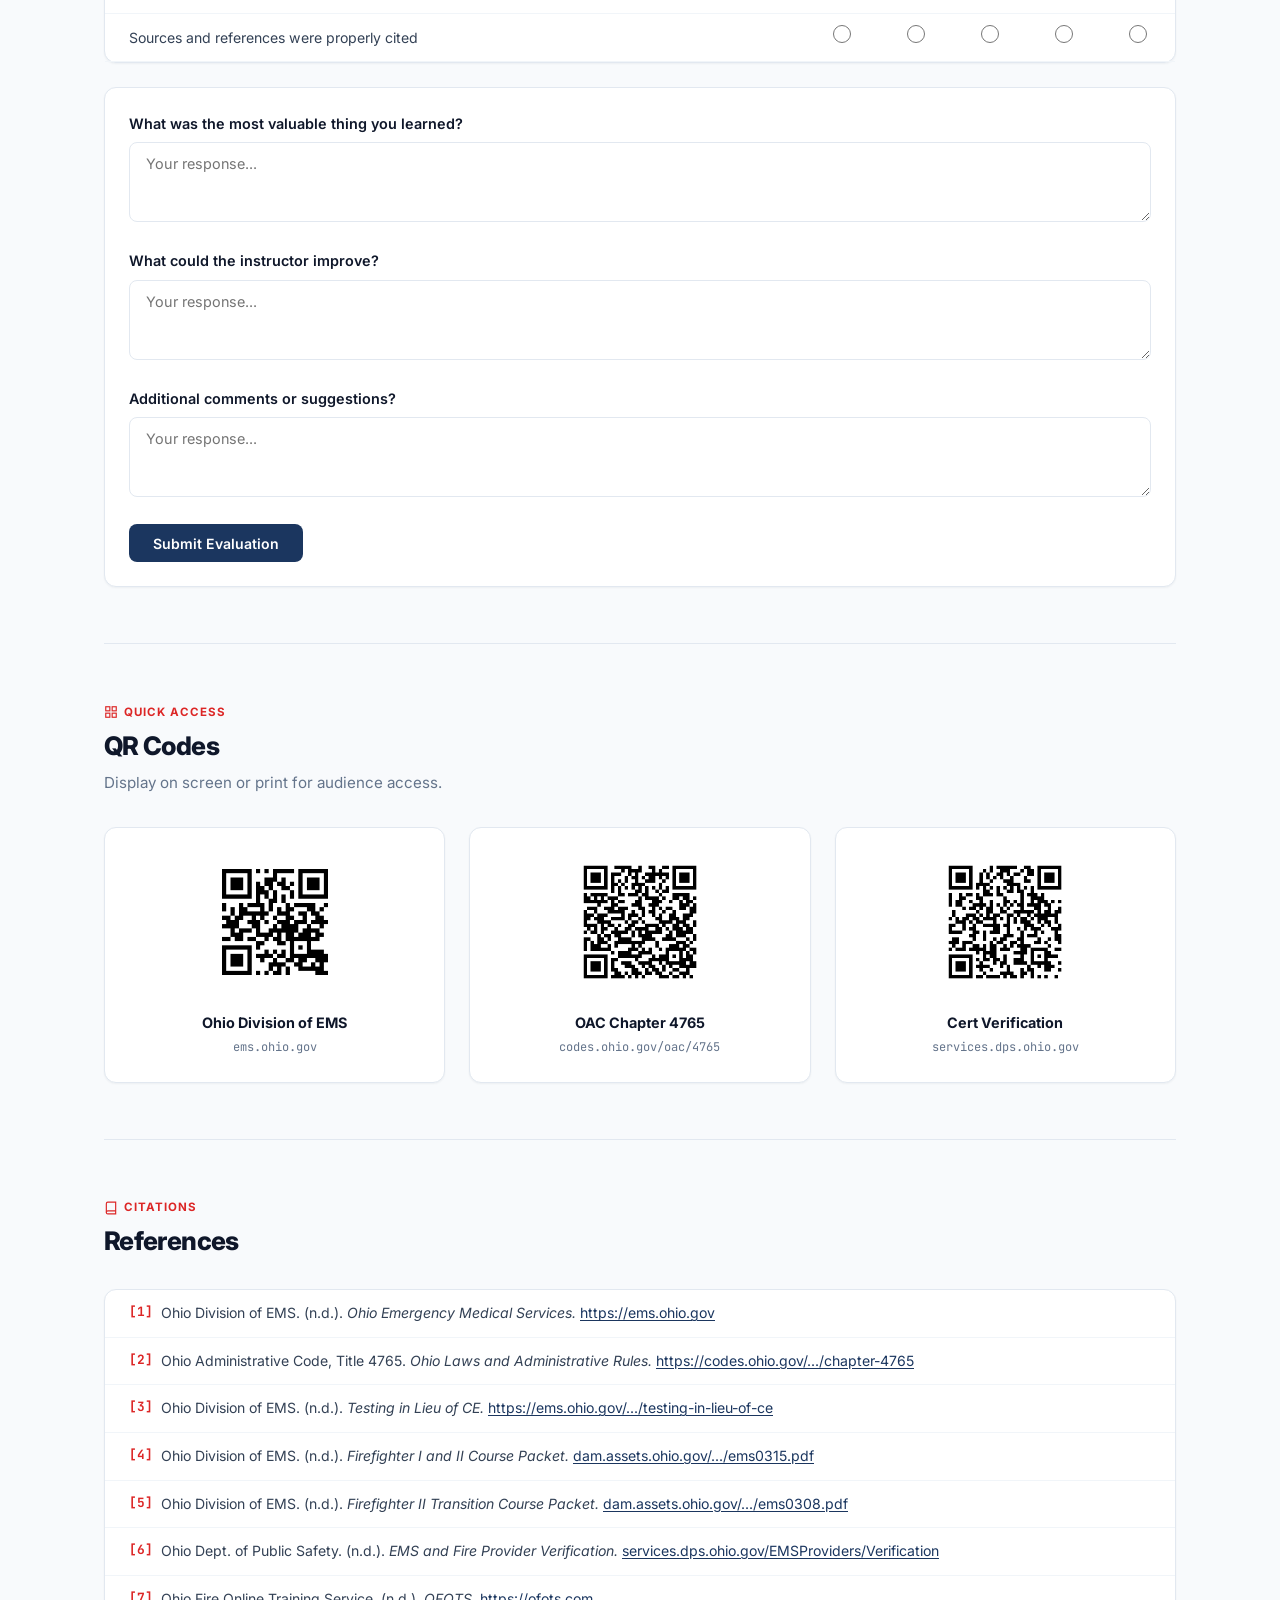
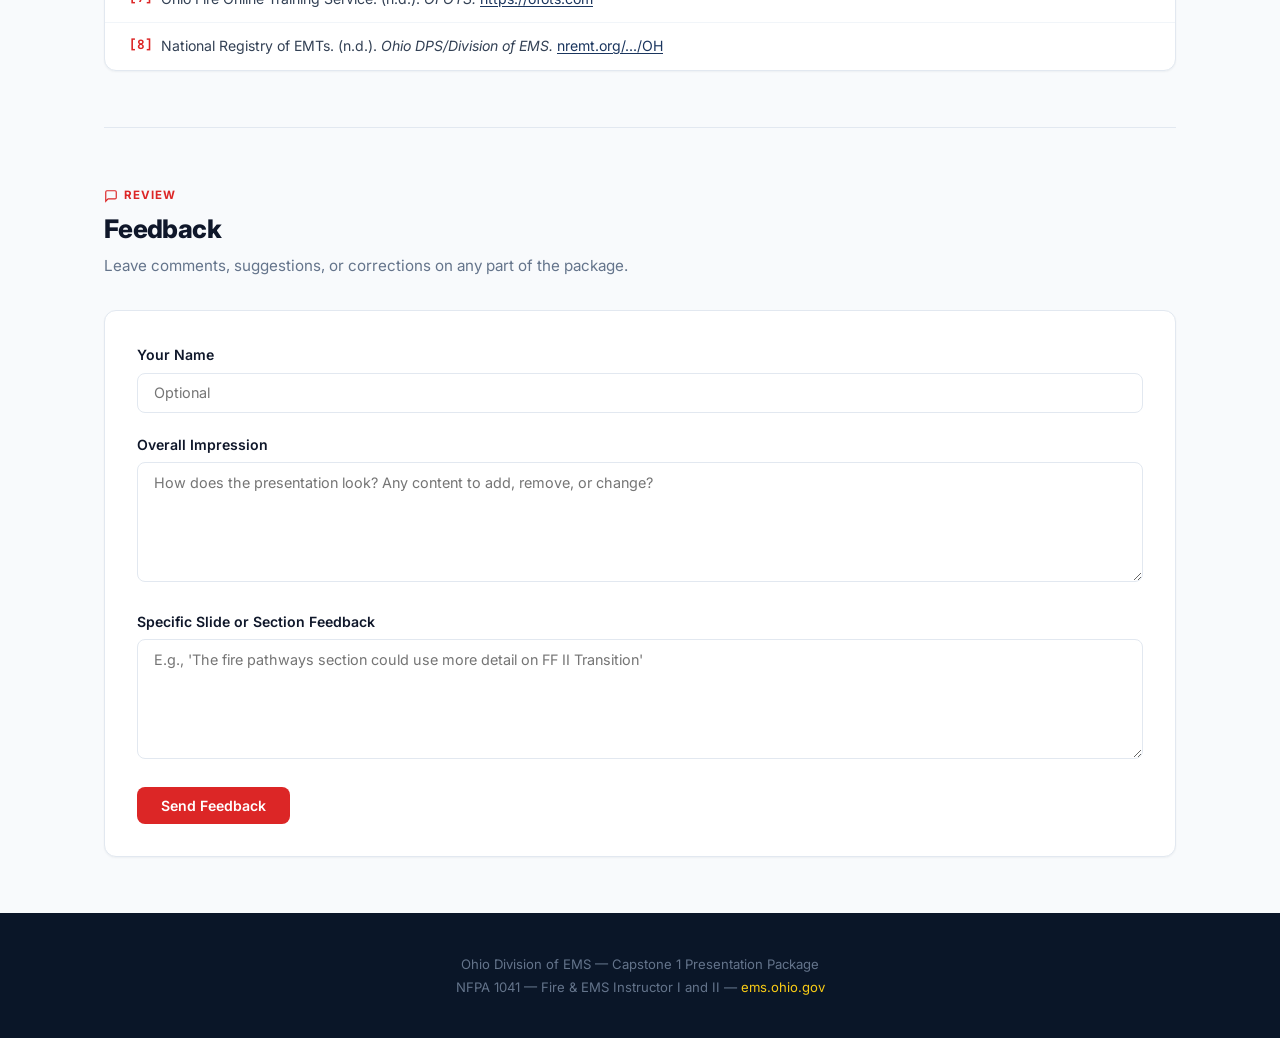
==== commit c744a1f4: "Rebuild UI with proper design system - Inter + JetBrains Mono typography - Full design token system " ====
--- a/index.html
+++ b/index.html
@@ -4,431 +4,686 @@
   <meta charset="UTF-8">
   <meta name="viewport" content="width=device-width, initial-scale=1.0">
   <title>Ohio Division of EMS — Capstone 1 Presentation Package</title>
+  <link rel="preconnect" href="https://fonts.googleapis.com">
+  <link rel="preconnect" href="https://fonts.gstatic.com" crossorigin>
+  <link href="https://fonts.googleapis.com/css2?family=Inter:wght@400;500;600;700;800&family=JetBrains+Mono:wght@500&display=swap" rel="stylesheet">
   <style>
     :root {
-      --navy: #1B365F;
-      --navy-dark: #0F2240;
-      --red: #CE1A2B;
-      --red-hover: #A81523;
-      --gold: #D4A01E;
-      --light: #F7F8FA;
-      --border: #E2E5EA;
-      --text: #2D3748;
-      --text-light: #64748B;
+      --navy-900: #0A1628;
+      --navy-800: #0F2240;
+      --navy-700: #1B365F;
+      --navy-600: #24477A;
+      --navy-100: #DBEAFE;
+      --navy-50: #EFF6FF;
+      --red-600: #DC2626;
+      --red-500: #EF4444;
+      --red-100: #FEE2E2;
+      --red-50: #FEF2F2;
+      --gold-500: #EAB308;
+      --gold-400: #FACC15;
+      --gold-100: #FEF9C3;
+      --emerald-600: #059669;
+      --emerald-500: #10B981;
+      --emerald-100: #D1FAE5;
+      --emerald-50: #ECFDF5;
+      --slate-900: #0F172A;
+      --slate-700: #334155;
+      --slate-500: #64748B;
+      --slate-400: #94A3B8;
+      --slate-300: #CBD5E1;
+      --slate-200: #E2E8F0;
+      --slate-100: #F1F5F9;
+      --slate-50: #F8FAFC;
       --white: #FFFFFF;
-      --green: #16A34A;
-      --green-light: #DCFCE7;
+      --radius: 12px;
+      --radius-sm: 8px;
+      --shadow-sm: 0 1px 2px rgba(15,34,64,0.05);
+      --shadow: 0 1px 3px rgba(15,34,64,0.08), 0 1px 2px rgba(15,34,64,0.04);
+      --shadow-md: 0 4px 6px -1px rgba(15,34,64,0.08), 0 2px 4px -1px rgba(15,34,64,0.04);
+      --shadow-lg: 0 10px 15px -3px rgba(15,34,64,0.08), 0 4px 6px -2px rgba(15,34,64,0.04);
+      --shadow-xl: 0 20px 25px -5px rgba(15,34,64,0.1), 0 10px 10px -5px rgba(15,34,64,0.04);
     }
 
     * { margin: 0; padding: 0; box-sizing: border-box; }
 
     body {
-      font-family: -apple-system, BlinkMacSystemFont, 'Segoe UI', Roboto, 'Helvetica Neue', Arial, sans-serif;
-      color: var(--text);
-      background: var(--light);
-      line-height: 1.6;
-    }
-
-    /* ===== HEADER ===== */
+      font-family: 'Inter', -apple-system, BlinkMacSystemFont, 'Segoe UI', sans-serif;
+      color: var(--slate-700);
+      background: var(--slate-50);
+      line-height: 1.65;
+      -webkit-font-smoothing: antialiased;
+      -moz-osx-font-smoothing: grayscale;
+    }
+
+    /* ===== HERO ===== */
     .hero {
-      background: linear-gradient(135deg, var(--navy-dark) 0%, var(--navy) 100%);
+      background: var(--navy-900);
       color: var(--white);
-      padding: 3rem 1.5rem 2.5rem;
-      text-align: center;
+      padding: 0;
       position: relative;
       overflow: hidden;
     }
-    .hero::after {
-      content: '';
+    .hero-bg {
       position: absolute;
-      bottom: 0; left: 0; right: 0;
-      height: 4px;
-      background: var(--red);
+      inset: 0;
+      background:
+        radial-gradient(ellipse 80% 50% at 50% -20%, rgba(27,54,95,0.6) 0%, transparent 60%),
+        radial-gradient(ellipse 60% 40% at 80% 100%, rgba(220,38,38,0.15) 0%, transparent 50%);
+    }
+    .hero-grid {
+      position: absolute;
+      inset: 0;
+      background-image:
+        linear-gradient(rgba(255,255,255,0.03) 1px, transparent 1px),
+        linear-gradient(90deg, rgba(255,255,255,0.03) 1px, transparent 1px);
+      background-size: 60px 60px;
+    }
+    .hero-content {
+      position: relative;
+      z-index: 1;
+      max-width: 800px;
+      margin: 0 auto;
+      padding: 5rem 2rem 4rem;
+      text-align: center;
+    }
+    .hero-badge {
+      display: inline-flex;
+      align-items: center;
+      gap: 0.5rem;
+      padding: 0.4rem 1rem;
+      background: rgba(255,255,255,0.08);
+      border: 1px solid rgba(255,255,255,0.12);
+      border-radius: 100px;
+      font-size: 0.8rem;
+      font-weight: 500;
+      color: var(--gold-400);
+      letter-spacing: 0.04em;
+      text-transform: uppercase;
+      margin-bottom: 1.5rem;
+      backdrop-filter: blur(8px);
     }
     .hero h1 {
-      font-size: clamp(1.6rem, 4vw, 2.4rem);
-      font-weight: 700;
-      margin-bottom: 0.5rem;
-      letter-spacing: -0.02em;
-    }
-    .hero .subtitle {
-      font-size: clamp(0.95rem, 2vw, 1.15rem);
-      color: #B0BEC5;
-      max-width: 600px;
-      margin: 0 auto 1rem;
-    }
-    .hero .meta {
-      display: inline-flex;
-      gap: 1.5rem;
+      font-size: clamp(2rem, 5vw, 3rem);
+      font-weight: 800;
+      letter-spacing: -0.03em;
+      line-height: 1.15;
+      margin-bottom: 1rem;
+    }
+    .hero h1 span {
+      background: linear-gradient(135deg, var(--gold-400), #F59E0B);
+      -webkit-background-clip: text;
+      -webkit-text-fill-color: transparent;
+      background-clip: text;
+    }
+    .hero-sub {
+      font-size: clamp(1rem, 2vw, 1.15rem);
+      color: var(--slate-400);
+      max-width: 560px;
+      margin: 0 auto 2rem;
+      line-height: 1.7;
+    }
+    .hero-meta {
+      display: flex;
+      justify-content: center;
+      gap: 2rem;
       flex-wrap: wrap;
-      justify-content: center;
+    }
+    .hero-meta-item {
+      display: flex;
+      align-items: center;
+      gap: 0.5rem;
       font-size: 0.85rem;
-      color: var(--gold);
-      margin-top: 0.5rem;
-    }
-
-    /* ===== NAVIGATION ===== */
-    .nav-bar {
-      background: var(--white);
-      border-bottom: 1px solid var(--border);
+      color: var(--slate-400);
+    }
+    .hero-meta-item svg {
+      width: 16px;
+      height: 16px;
+      color: var(--red-500);
+      flex-shrink: 0;
+    }
+    .hero-accent {
+      position: absolute;
+      bottom: 0;
+      left: 0;
+      right: 0;
+      height: 3px;
+      background: linear-gradient(90deg, var(--red-600), var(--red-500), var(--gold-500));
+    }
+
+    /* ===== NAV ===== */
+    .nav {
       position: sticky;
       top: 0;
       z-index: 100;
-      box-shadow: 0 1px 3px rgba(0,0,0,0.06);
-    }
-    .nav-bar .inner {
-      max-width: 1100px;
+      background: rgba(255,255,255,0.92);
+      backdrop-filter: blur(12px);
+      border-bottom: 1px solid var(--slate-200);
+    }
+    .nav-inner {
+      max-width: 1120px;
       margin: 0 auto;
       display: flex;
-      gap: 0;
       overflow-x: auto;
       -webkit-overflow-scrolling: touch;
-    }
-    .nav-bar a {
-      display: block;
-      padding: 0.75rem 1.25rem;
+      scrollbar-width: none;
+    }
+    .nav-inner::-webkit-scrollbar { display: none; }
+    .nav a {
+      display: flex;
+      align-items: center;
+      gap: 0.4rem;
+      padding: 0.85rem 1.1rem;
       text-decoration: none;
-      color: var(--text-light);
-      font-size: 0.85rem;
-      font-weight: 500;
+      color: var(--slate-500);
+      font-size: 0.82rem;
+      font-weight: 600;
       white-space: nowrap;
+      letter-spacing: 0.01em;
       border-bottom: 2px solid transparent;
-      transition: all 0.2s;
-    }
-    .nav-bar a:hover, .nav-bar a.active {
-      color: var(--navy);
-      border-bottom-color: var(--red);
-    }
-
-    /* ===== CONTAINERS ===== */
-    .container {
-      max-width: 1100px;
-      margin: 0 auto;
-      padding: 0 1.5rem;
-    }
-    section {
-      padding: 2.5rem 0;
-    }
-    section + section {
-      border-top: 1px solid var(--border);
-    }
-
-    /* ===== SECTION TITLES ===== */
+      transition: color 0.2s, border-color 0.2s;
+    }
+    .nav a:hover { color: var(--navy-700); }
+    .nav a.active {
+      color: var(--navy-700);
+      border-bottom-color: var(--red-600);
+    }
+    .nav a svg { width: 14px; height: 14px; }
+
+    /* ===== LAYOUT ===== */
+    .container { max-width: 1120px; margin: 0 auto; padding: 0 1.5rem; }
+    section { padding: 3.5rem 0; }
+    section:first-of-type { padding-top: 3rem; }
+
+    .section-header {
+      margin-bottom: 2rem;
+    }
+    .section-label {
+      display: inline-flex;
+      align-items: center;
+      gap: 0.4rem;
+      font-size: 0.72rem;
+      font-weight: 700;
+      letter-spacing: 0.08em;
+      text-transform: uppercase;
+      color: var(--red-600);
+      margin-bottom: 0.5rem;
+    }
+    .section-label svg { width: 14px; height: 14px; }
     .section-title {
-      font-size: 1.5rem;
-      font-weight: 700;
-      color: var(--navy);
-      margin-bottom: 0.5rem;
+      font-size: 1.6rem;
+      font-weight: 800;
+      color: var(--slate-900);
+      letter-spacing: -0.025em;
+      line-height: 1.25;
     }
     .section-desc {
-      color: var(--text-light);
-      margin-bottom: 1.5rem;
+      color: var(--slate-500);
+      margin-top: 0.5rem;
       font-size: 0.95rem;
-    }
-
-    /* ===== DOWNLOAD CARDS ===== */
-    .downloads-grid {
+      max-width: 600px;
+    }
+
+    /* ===== CARDS ===== */
+    .card {
+      background: var(--white);
+      border: 1px solid var(--slate-200);
+      border-radius: var(--radius);
+      box-shadow: var(--shadow-sm);
+      transition: box-shadow 0.25s, transform 0.25s;
+    }
+    .card:hover {
+      box-shadow: var(--shadow-md);
+      transform: translateY(-1px);
+    }
+    .card-body { padding: 1.5rem; }
+
+    /* ===== DOWNLOAD GRID ===== */
+    .dl-grid {
       display: grid;
-      grid-template-columns: repeat(auto-fill, minmax(280px, 1fr));
+      grid-template-columns: repeat(2, 1fr);
       gap: 1rem;
     }
+    @media (max-width: 700px) { .dl-grid { grid-template-columns: 1fr; } }
+
     .dl-card {
-      background: var(--white);
-      border: 1px solid var(--border);
+      display: flex;
+      align-items: stretch;
+      overflow: hidden;
+    }
+    .dl-card .dl-accent {
+      width: 4px;
+      flex-shrink: 0;
+    }
+    .dl-card .dl-accent.pptx { background: linear-gradient(180deg, #EA580C, #F97316); }
+    .dl-card .dl-accent.docx-blue { background: linear-gradient(180deg, #1D4ED8, #3B82F6); }
+    .dl-card .dl-accent.docx-green { background: linear-gradient(180deg, #059669, #10B981); }
+    .dl-card .dl-accent.docx-purple { background: linear-gradient(180deg, #7C3AED, #A78BFA); }
+
+    .dl-card .dl-body {
+      padding: 1.25rem 1.5rem;
+      flex: 1;
+      display: flex;
+      align-items: center;
+      gap: 1rem;
+    }
+    .dl-icon {
+      width: 48px;
+      height: 48px;
       border-radius: 10px;
-      padding: 1.25rem;
-      display: flex;
-      align-items: flex-start;
-      gap: 1rem;
-      transition: box-shadow 0.2s, transform 0.2s;
-    }
-    .dl-card:hover {
-      box-shadow: 0 4px 12px rgba(0,0,0,0.08);
-      transform: translateY(-2px);
-    }
-    .dl-icon {
-      width: 44px;
-      height: 44px;
-      border-radius: 8px;
       display: flex;
       align-items: center;
       justify-content: center;
-      font-size: 1.2rem;
       flex-shrink: 0;
-    }
-    .dl-icon.pptx { background: #FFF3E0; color: #E65100; }
-    .dl-icon.docx { background: #E3F2FD; color: #1565C0; }
-    .dl-icon.png  { background: #F3E5F5; color: #7B1FA2; }
-    .dl-card h3 { font-size: 0.95rem; margin-bottom: 0.25rem; }
-    .dl-card p  { font-size: 0.8rem; color: var(--text-light); margin-bottom: 0.6rem; }
-    .dl-card a.btn-download {
-      display: inline-block;
-      padding: 0.35rem 0.9rem;
-      background: var(--navy);
+      font-size: 0.7rem;
+      font-weight: 800;
+      letter-spacing: 0.04em;
+      font-family: 'JetBrains Mono', monospace;
+    }
+    .dl-icon.pptx { background: #FFF7ED; color: #EA580C; border: 1px solid #FFEDD5; }
+    .dl-icon.docx-blue { background: #EFF6FF; color: #1D4ED8; border: 1px solid #DBEAFE; }
+    .dl-icon.docx-green { background: var(--emerald-50); color: var(--emerald-600); border: 1px solid var(--emerald-100); }
+    .dl-icon.docx-purple { background: #F5F3FF; color: #7C3AED; border: 1px solid #EDE9FE; }
+
+    .dl-info { flex: 1; }
+    .dl-info h3 { font-size: 0.9rem; font-weight: 700; color: var(--slate-900); margin-bottom: 0.15rem; }
+    .dl-info p { font-size: 0.8rem; color: var(--slate-500); line-height: 1.4; }
+    .dl-btn {
+      display: inline-flex;
+      align-items: center;
+      gap: 0.35rem;
+      padding: 0.5rem 1rem;
+      background: var(--slate-900);
       color: var(--white);
       text-decoration: none;
+      border-radius: var(--radius-sm);
+      font-size: 0.78rem;
+      font-weight: 600;
+      transition: background 0.2s, transform 0.15s;
+      white-space: nowrap;
+    }
+    .dl-btn:hover { background: var(--navy-700); transform: translateY(-1px); }
+    .dl-btn svg { width: 14px; height: 14px; }
+
+    /* ===== OBJECTIVES ===== */
+    .obj-grid {
+      display: grid;
+      grid-template-columns: repeat(auto-fill, minmax(320px, 1fr));
+      gap: 0.75rem;
+    }
+    .obj-item {
+      display: flex;
+      align-items: flex-start;
+      gap: 0.85rem;
+      padding: 1rem 1.25rem;
+      background: var(--white);
+      border: 1px solid var(--slate-200);
+      border-radius: var(--radius-sm);
+      transition: border-color 0.2s, box-shadow 0.2s;
+    }
+    .obj-item:hover { border-color: var(--navy-600); box-shadow: var(--shadow-sm); }
+    .obj-num {
+      width: 28px;
+      height: 28px;
+      border-radius: 8px;
+      background: var(--navy-700);
+      color: var(--white);
+      display: flex;
+      align-items: center;
+      justify-content: center;
+      font-size: 0.75rem;
+      font-weight: 700;
+      flex-shrink: 0;
+      margin-top: 1px;
+    }
+    .obj-item p { font-size: 0.9rem; color: var(--slate-700); }
+
+    /* ===== OUTLINE ===== */
+    .outline-card { overflow: hidden; }
+    .outline-row {
+      display: grid;
+      grid-template-columns: 3.5rem 1fr 5rem;
+      align-items: start;
+      gap: 1rem;
+      padding: 1rem 1.5rem;
+      border-bottom: 1px solid var(--slate-100);
+      transition: background 0.15s;
+    }
+    .outline-row:last-child { border-bottom: none; }
+    .outline-row:hover { background: var(--slate-50); }
+    .outline-num {
+      font-family: 'JetBrains Mono', monospace;
+      font-size: 0.8rem;
+      font-weight: 700;
+      color: var(--navy-700);
+      padding-top: 0.15rem;
+    }
+    .outline-section h4 {
+      font-size: 0.92rem;
+      font-weight: 700;
+      color: var(--slate-900);
+      margin-bottom: 0.25rem;
+    }
+    .outline-section p {
+      font-size: 0.82rem;
+      color: var(--slate-500);
+      line-height: 1.5;
+    }
+    .outline-time {
+      font-family: 'JetBrains Mono', monospace;
+      font-size: 0.78rem;
+      font-weight: 600;
+      color: var(--red-600);
+      background: var(--red-50);
+      padding: 0.25rem 0.6rem;
       border-radius: 6px;
-      font-size: 0.8rem;
-      font-weight: 500;
-      transition: background 0.2s;
-    }
-    .dl-card a.btn-download:hover { background: var(--navy-dark); }
-
-    /* ===== CONTENT CARDS ===== */
-    .content-card {
-      background: var(--white);
-      border: 1px solid var(--border);
-      border-radius: 10px;
-      padding: 1.5rem 2rem;
+      text-align: center;
+      white-space: nowrap;
+    }
+
+    /* ===== CONTENT BLOCKS ===== */
+    .content-block {
       margin-bottom: 1.5rem;
     }
-    .content-card h3 {
-      font-size: 1.15rem;
-      color: var(--navy);
-      margin-bottom: 0.75rem;
-      padding-bottom: 0.5rem;
-      border-bottom: 2px solid var(--red);
-      display: inline-block;
-    }
-    .content-card ul {
+    .content-block .card-body { padding: 1.75rem 2rem; }
+    .content-block h3 {
+      font-size: 1.1rem;
+      font-weight: 700;
+      color: var(--slate-900);
+      margin-bottom: 1rem;
+      display: flex;
+      align-items: center;
+      gap: 0.6rem;
+    }
+    .content-block h3::before {
+      content: '';
+      width: 3px;
+      height: 1.1em;
+      background: var(--red-600);
+      border-radius: 2px;
+      flex-shrink: 0;
+    }
+    .content-block ul {
       list-style: none;
       padding: 0;
     }
-    .content-card ul li {
-      padding: 0.35rem 0 0.35rem 1.4rem;
+    .content-block li {
+      padding: 0.4rem 0 0.4rem 1.5rem;
       position: relative;
-      font-size: 0.95rem;
-    }
-    .content-card ul li::before {
+      font-size: 0.92rem;
+      line-height: 1.6;
+    }
+    .content-block li::before {
       content: '';
       position: absolute;
       left: 0;
-      top: 0.7rem;
-      width: 6px;
-      height: 6px;
-      background: var(--red);
+      top: 0.85rem;
+      width: 5px;
+      height: 5px;
       border-radius: 50%;
-    }
-    .content-card ul.sub li { padding-left: 2.6rem; font-size: 0.9rem; color: var(--text-light); }
-    .content-card ul.sub li::before { left: 1.3rem; background: var(--gold); width: 5px; height: 5px; }
-
-    /* ===== OUTLINE TABLE ===== */
-    .outline-table {
-      width: 100%;
-      border-collapse: collapse;
-      font-size: 0.9rem;
-    }
-    .outline-table th {
-      background: var(--navy);
-      color: var(--white);
-      padding: 0.65rem 1rem;
-      text-align: left;
-      font-weight: 600;
-    }
-    .outline-table td {
-      padding: 0.6rem 1rem;
-      border-bottom: 1px solid var(--border);
-      vertical-align: top;
-    }
-    .outline-table tr:hover td { background: #F8FAFC; }
-    .outline-table .time {
-      white-space: nowrap;
-      color: var(--red);
-      font-weight: 600;
-      width: 80px;
-    }
-    .outline-table .section-name { font-weight: 600; color: var(--navy); }
-    .outline-table ul { margin: 0.25rem 0 0 1rem; font-size: 0.85rem; color: var(--text-light); }
+      background: var(--slate-400);
+    }
+    .content-block li strong { color: var(--slate-900); font-weight: 600; }
+    .content-block .sub-list { margin-left: 1rem; }
+    .content-block .sub-list li { font-size: 0.87rem; color: var(--slate-500); }
+    .content-block .sub-list li::before { width: 4px; height: 4px; background: var(--slate-300); }
 
     /* ===== TWO COLUMNS ===== */
     .two-col {
       display: grid;
       grid-template-columns: 1fr 1fr;
-      gap: 1.5rem;
+      gap: 1rem;
+      margin-bottom: 1.5rem;
     }
     @media (max-width: 700px) { .two-col { grid-template-columns: 1fr; } }
-
-    .col-card {
-      background: var(--white);
-      border: 1px solid var(--border);
-      border-radius: 10px;
-      overflow: hidden;
-    }
-    .col-card .col-header {
-      padding: 0.75rem 1.25rem;
-      font-weight: 600;
+    .col-card { overflow: hidden; }
+    .col-header {
+      padding: 0.8rem 1.5rem;
+      font-weight: 700;
+      font-size: 0.88rem;
       color: var(--white);
-      font-size: 0.95rem;
-    }
-    .col-card .col-header.navy { background: var(--navy); }
-    .col-card .col-header.red  { background: var(--red); }
-    .col-card .col-body { padding: 1rem 1.25rem; }
-    .col-card .col-body li {
-      padding: 0.3rem 0;
-      font-size: 0.9rem;
-      list-style: disc;
-      margin-left: 1rem;
-    }
+      letter-spacing: 0.01em;
+    }
+    .col-header.navy { background: var(--navy-700); }
+    .col-header.red { background: var(--red-600); }
+    .col-body {
+      padding: 1.25rem 1.5rem;
+    }
+    .col-body ul { list-style: none; padding: 0; }
+    .col-body li {
+      padding: 0.35rem 0 0.35rem 1.25rem;
+      font-size: 0.88rem;
+      position: relative;
+    }
+    .col-body li::before {
+      content: '';
+      position: absolute;
+      left: 0;
+      top: 0.75rem;
+      width: 5px;
+      height: 5px;
+      border-radius: 50%;
+      background: var(--slate-400);
+    }
+    .col-body li strong { color: var(--slate-900); font-weight: 600; }
 
     /* ===== QUIZ ===== */
     .quiz-q {
-      background: var(--white);
-      border: 1px solid var(--border);
-      border-radius: 10px;
-      padding: 1.25rem 1.5rem;
-      margin-bottom: 1rem;
-    }
+      margin-bottom: 0.75rem;
+      overflow: hidden;
+    }
+    .quiz-q .card-body { padding: 1.25rem 1.5rem; }
     .quiz-q h4 {
-      font-size: 1rem;
-      color: var(--navy);
-      margin-bottom: 0.6rem;
-    }
-    .quiz-q .choices {
+      font-size: 0.95rem;
+      font-weight: 700;
+      color: var(--slate-900);
+      margin-bottom: 0.75rem;
+      display: flex;
+      gap: 0.5rem;
+    }
+    .quiz-q h4 .q-num {
+      color: var(--red-600);
+      font-family: 'JetBrains Mono', monospace;
+      font-size: 0.85rem;
+      flex-shrink: 0;
+    }
+    .choices {
       display: grid;
       grid-template-columns: 1fr 1fr;
-      gap: 0.4rem;
-      margin-bottom: 0.6rem;
-    }
-    @media (max-width: 600px) { .quiz-q .choices { grid-template-columns: 1fr; } }
-    .quiz-q .choice {
-      padding: 0.5rem 0.75rem;
-      border: 1px solid var(--border);
-      border-radius: 6px;
-      font-size: 0.9rem;
+      gap: 0.5rem;
+    }
+    @media (max-width: 600px) { .choices { grid-template-columns: 1fr; } }
+    .choice {
+      padding: 0.65rem 1rem;
+      border: 1.5px solid var(--slate-200);
+      border-radius: var(--radius-sm);
+      font-size: 0.88rem;
       cursor: pointer;
       transition: all 0.2s;
-    }
-    .quiz-q .choice:hover { border-color: var(--navy); background: #F0F4FF; }
-    .quiz-q .choice.selected { border-color: var(--navy); background: #E8EEFF; font-weight: 500; }
-    .quiz-q .choice.correct  { border-color: var(--green); background: var(--green-light); font-weight: 500; }
-    .quiz-q .choice.wrong    { border-color: var(--red); background: #FEE2E2; }
-    .quiz-q .answer {
+      background: var(--white);
+    }
+    .choice:hover { border-color: var(--navy-600); background: var(--navy-50); }
+    .choice.selected { border-color: var(--navy-700); background: var(--navy-100); font-weight: 600; }
+    .choice.correct { border-color: var(--emerald-600); background: var(--emerald-50); font-weight: 600; color: #065F46; }
+    .choice.wrong { border-color: var(--red-600); background: var(--red-50); color: #991B1B; text-decoration: line-through; }
+    .answer-reveal {
       display: none;
-      padding: 0.5rem 0.75rem;
-      background: var(--green-light);
-      border-left: 3px solid var(--green);
-      border-radius: 4px;
+      margin-top: 0.75rem;
+      padding: 0.6rem 1rem;
+      background: var(--emerald-50);
+      border-left: 3px solid var(--emerald-600);
+      border-radius: 0 var(--radius-sm) var(--radius-sm) 0;
       font-size: 0.85rem;
-      font-weight: 500;
-      color: #166534;
-    }
-    .quiz-q .answer.show { display: block; }
-
-    .quiz-controls {
+      font-weight: 600;
+      color: #065F46;
+    }
+    .answer-reveal.show { display: block; }
+
+    .score-banner {
+      display: none;
+      padding: 1.5rem;
+      background: var(--navy-900);
+      color: var(--white);
+      border-radius: var(--radius);
+      margin-bottom: 1.5rem;
       text-align: center;
-      margin: 1.5rem 0;
-    }
-    .btn-primary {
-      display: inline-block;
-      padding: 0.7rem 2rem;
-      background: var(--red);
-      color: var(--white);
+    }
+    .score-banner.show { display: block; }
+    .score-banner .score-num {
+      font-size: 2.5rem;
+      font-weight: 800;
+      letter-spacing: -0.03em;
+    }
+    .score-banner .score-label {
+      font-size: 0.9rem;
+      color: var(--slate-400);
+      margin-top: 0.25rem;
+    }
+
+    .quiz-actions {
+      display: flex;
+      justify-content: center;
+      gap: 0.75rem;
+      margin-top: 1.5rem;
+    }
+
+    /* ===== BUTTONS ===== */
+    .btn {
+      display: inline-flex;
+      align-items: center;
+      justify-content: center;
+      gap: 0.4rem;
+      padding: 0.65rem 1.5rem;
       border: none;
-      border-radius: 8px;
-      font-size: 1rem;
+      border-radius: var(--radius-sm);
+      font-family: inherit;
+      font-size: 0.88rem;
       font-weight: 600;
       cursor: pointer;
-      transition: background 0.2s;
-    }
-    .btn-primary:hover { background: var(--red-hover); }
-    .btn-secondary {
-      display: inline-block;
-      padding: 0.7rem 2rem;
-      background: var(--navy);
-      color: var(--white);
-      border: none;
-      border-radius: 8px;
+      transition: all 0.2s;
+    }
+    .btn svg { width: 16px; height: 16px; }
+    .btn-red { background: var(--red-600); color: var(--white); }
+    .btn-red:hover { background: #B91C1C; transform: translateY(-1px); box-shadow: var(--shadow-md); }
+    .btn-navy { background: var(--navy-700); color: var(--white); }
+    .btn-navy:hover { background: var(--navy-800); transform: translateY(-1px); box-shadow: var(--shadow-md); }
+    .btn-ghost { background: transparent; color: var(--slate-700); border: 1.5px solid var(--slate-300); }
+    .btn-ghost:hover { border-color: var(--slate-500); background: var(--slate-50); }
+
+    /* ===== EVALUATION ===== */
+    .eval-section { margin-bottom: 1.5rem; }
+    .eval-section h3 {
       font-size: 1rem;
-      font-weight: 600;
-      cursor: pointer;
-      transition: background 0.2s;
-      margin-left: 0.5rem;
-    }
-    .btn-secondary:hover { background: var(--navy-dark); }
-
-    .score-banner {
-      display: none;
-      text-align: center;
-      padding: 1.25rem;
-      background: var(--navy);
-      color: var(--white);
-      border-radius: 10px;
-      margin-bottom: 1.5rem;
-      font-size: 1.2rem;
-      font-weight: 600;
-    }
-    .score-banner.show { display: block; }
-
-    /* ===== EVALUATION ===== */
+      font-weight: 700;
+      color: var(--slate-900);
+      padding: 1rem 1.5rem;
+      border-bottom: 1px solid var(--slate-200);
+      display: flex;
+      align-items: center;
+      gap: 0.5rem;
+    }
     .eval-table {
       width: 100%;
       border-collapse: collapse;
-      font-size: 0.9rem;
-      margin-bottom: 1.5rem;
     }
     .eval-table th {
-      background: var(--navy);
-      color: var(--white);
-      padding: 0.6rem 0.75rem;
+      padding: 0.6rem 0.5rem;
+      font-size: 0.75rem;
+      font-weight: 700;
+      color: var(--slate-500);
       text-align: center;
-      font-weight: 600;
-    }
-    .eval-table th:first-child { text-align: left; min-width: 250px; }
+      text-transform: uppercase;
+      letter-spacing: 0.06em;
+      background: var(--slate-50);
+      border-bottom: 1px solid var(--slate-200);
+    }
+    .eval-table th:first-child {
+      text-align: left;
+      padding-left: 1.5rem;
+      min-width: 260px;
+    }
     .eval-table td {
-      padding: 0.55rem 0.75rem;
-      border-bottom: 1px solid var(--border);
+      padding: 0.7rem 0.5rem;
+      border-bottom: 1px solid var(--slate-100);
       text-align: center;
-    }
-    .eval-table td:first-child { text-align: left; }
-    .eval-table tr:hover td { background: #F8FAFC; }
+      font-size: 0.88rem;
+    }
+    .eval-table td:first-child {
+      text-align: left;
+      padding-left: 1.5rem;
+      color: var(--slate-700);
+    }
+    .eval-table tr:hover td { background: var(--slate-50); }
     .eval-table input[type="radio"] {
-      width: 18px; height: 18px; cursor: pointer;
-      accent-color: var(--navy);
+      width: 18px;
+      height: 18px;
+      cursor: pointer;
+      accent-color: var(--navy-700);
     }
 
     .eval-textarea {
       width: 100%;
       min-height: 80px;
-      padding: 0.75rem;
-      border: 1px solid var(--border);
-      border-radius: 8px;
+      padding: 0.75rem 1rem;
+      border: 1.5px solid var(--slate-200);
+      border-radius: var(--radius-sm);
       font-family: inherit;
       font-size: 0.9rem;
       resize: vertical;
-      margin-bottom: 1rem;
-    }
-    .eval-textarea:focus { outline: none; border-color: var(--navy); box-shadow: 0 0 0 3px rgba(27,54,95,0.1); }
-
+      transition: border-color 0.2s, box-shadow 0.2s;
+      margin-bottom: 1.25rem;
+      background: var(--white);
+    }
+    .eval-textarea:focus {
+      outline: none;
+      border-color: var(--navy-600);
+      box-shadow: 0 0 0 3px rgba(27,54,95,0.08);
+    }
     .eval-label {
       font-weight: 600;
-      color: var(--navy);
+      color: var(--slate-900);
       margin-bottom: 0.4rem;
       display: block;
-      font-size: 0.95rem;
-    }
-
-    /* ===== QR CODES ===== */
+      font-size: 0.9rem;
+    }
+    .eval-feedback { padding: 1.5rem; }
+
+    .form-success {
+      display: none;
+      padding: 1.25rem;
+      background: var(--emerald-50);
+      border: 1px solid var(--emerald-500);
+      border-radius: var(--radius-sm);
+      text-align: center;
+      color: #065F46;
+      font-weight: 600;
+      margin-top: 1rem;
+    }
+
+    /* ===== QR ===== */
     .qr-grid {
       display: grid;
-      grid-template-columns: repeat(auto-fit, minmax(180px, 1fr));
+      grid-template-columns: repeat(3, 1fr);
       gap: 1.5rem;
-      text-align: center;
-    }
+    }
+    @media (max-width: 600px) { .qr-grid { grid-template-columns: 1fr; } }
+    .qr-item { text-align: center; }
+    .qr-item .card-body { padding: 1.5rem; }
     .qr-item img {
-      width: 150px;
-      height: 150px;
-      border: 1px solid var(--border);
-      border-radius: 8px;
-      margin-bottom: 0.5rem;
-    }
-    .qr-item p {
-      font-size: 0.85rem;
-      font-weight: 500;
-      color: var(--navy);
+      width: 140px;
+      height: 140px;
+      border-radius: var(--radius-sm);
+      margin-bottom: 0.75rem;
+    }
+    .qr-item .qr-label {
+      font-weight: 700;
+      font-size: 0.9rem;
+      color: var(--slate-900);
+      margin-bottom: 0.2rem;
     }
     .qr-item .qr-url {
+      font-family: 'JetBrains Mono', monospace;
       font-size: 0.75rem;
-      color: var(--text-light);
+      color: var(--slate-500);
       word-break: break-all;
     }
 
@@ -436,81 +691,94 @@
     .ref-list {
       list-style: none;
       padding: 0;
-      counter-reset: ref-counter;
+      counter-reset: ref;
     }
     .ref-list li {
-      counter-increment: ref-counter;
-      padding: 0.5rem 0 0.5rem 2.5rem;
+      counter-increment: ref;
+      padding: 0.75rem 1.5rem 0.75rem 3.5rem;
       position: relative;
-      font-size: 0.9rem;
-      border-bottom: 1px solid #F1F5F9;
-    }
+      font-size: 0.88rem;
+      border-bottom: 1px solid var(--slate-100);
+      line-height: 1.6;
+    }
+    .ref-list li:last-child { border-bottom: none; }
     .ref-list li::before {
-      content: '[' counter(ref-counter) ']';
+      content: '[' counter(ref) ']';
       position: absolute;
-      left: 0;
-      color: var(--red);
-      font-weight: 600;
-      font-size: 0.85rem;
-    }
-    .ref-list a { color: var(--navy); text-decoration: underline; }
-
-    /* ===== FEEDBACK FORM ===== */
-    .feedback-form {
-      background: var(--white);
-      border: 1px solid var(--border);
-      border-radius: 10px;
-      padding: 2rem;
-    }
+      left: 1.5rem;
+      font-family: 'JetBrains Mono', monospace;
+      font-weight: 700;
+      font-size: 0.8rem;
+      color: var(--red-600);
+    }
+    .ref-list a { color: var(--navy-700); text-decoration: underline; text-underline-offset: 2px; }
+    .ref-list a:hover { color: var(--red-600); }
+
+    /* ===== FEEDBACK ===== */
+    .feedback-card .card-body { padding: 2rem; }
     .form-group { margin-bottom: 1.25rem; }
     .form-group label {
       display: block;
       font-weight: 600;
       margin-bottom: 0.4rem;
-      font-size: 0.9rem;
-      color: var(--navy);
-    }
-    .form-group input, .form-group textarea {
+      font-size: 0.88rem;
+      color: var(--slate-900);
+    }
+    .form-input {
       width: 100%;
-      padding: 0.65rem 0.85rem;
-      border: 1px solid var(--border);
-      border-radius: 8px;
+      padding: 0.65rem 1rem;
+      border: 1.5px solid var(--slate-200);
+      border-radius: var(--radius-sm);
       font-family: inherit;
       font-size: 0.9rem;
-    }
-    .form-group input:focus, .form-group textarea:focus {
+      background: var(--white);
+      transition: border-color 0.2s, box-shadow 0.2s;
+    }
+    .form-input:focus {
       outline: none;
-      border-color: var(--navy);
-      box-shadow: 0 0 0 3px rgba(27,54,95,0.1);
-    }
-    .form-group textarea { min-height: 120px; resize: vertical; }
-    .form-success {
-      display: none;
-      padding: 1.25rem;
-      background: var(--green-light);
-      border: 1px solid var(--green);
-      border-radius: 8px;
-      text-align: center;
-      color: #166534;
-      font-weight: 500;
+      border-color: var(--navy-600);
+      box-shadow: 0 0 0 3px rgba(27,54,95,0.08);
+    }
+    textarea.form-input { min-height: 120px; resize: vertical; }
+
+    /* ===== DIVIDERS ===== */
+    .divider {
+      height: 1px;
+      background: var(--slate-200);
+      margin: 0;
     }
 
     /* ===== FOOTER ===== */
     footer {
-      background: var(--navy-dark);
-      color: #8899AA;
+      background: var(--navy-900);
+      padding: 2.5rem 1.5rem;
       text-align: center;
-      padding: 1.5rem;
-      font-size: 0.8rem;
-      margin-top: 2rem;
-    }
-    footer a { color: var(--gold); text-decoration: none; }
-
-    /* ===== PRINT STYLES ===== */
+    }
+    footer p { color: var(--slate-500); font-size: 0.82rem; line-height: 1.7; }
+    footer a { color: var(--gold-400); text-decoration: none; }
+    footer a:hover { text-decoration: underline; }
+
+    /* ===== ANIMATIONS ===== */
+    @keyframes fadeUp {
+      from { opacity: 0; transform: translateY(16px); }
+      to { opacity: 1; transform: translateY(0); }
+    }
+    .animate-in {
+      opacity: 0;
+      transform: translateY(16px);
+      transition: opacity 0.5s ease, transform 0.5s ease;
+    }
+    .animate-in.visible {
+      opacity: 1;
+      transform: translateY(0);
+    }
+
+    /* ===== PRINT ===== */
     @media print {
-      .nav-bar, .hero .meta, .quiz-controls, .btn-download, .feedback-form, footer { display: none; }
-      .hero { padding: 1rem; }
-      section { page-break-inside: avoid; }
+      .nav, .quiz-actions, .dl-btn, footer, .feedback-card, #evaluation { display: none !important; }
+      .hero { padding: 1.5rem; }
+      section { page-break-inside: avoid; padding: 1.5rem 0; }
+      .card { box-shadow: none; border: 1px solid #DDD; }
     }
   </style>
 </head>
@@ -518,239 +786,275 @@
 
 <!-- ===== HERO ===== -->
 <header class="hero">
-  <h1>The Ohio Division of EMS Website</h1>
-  <p class="subtitle">OAC Rules &amp; Resources for EMS and Fire Certification Courses</p>
-  <div class="meta">
-    <span>Capstone 1 &mdash; NFPA 1041</span>
-    <span>Fire &amp; EMS Instructor I and II</span>
-    <span>April 24, 2026</span>
-  </div>
+  <div class="hero-bg"></div>
+  <div class="hero-grid"></div>
+  <div class="hero-content">
+    <div class="hero-badge">
+      <svg viewBox="0 0 24 24" fill="none" stroke="currentColor" stroke-width="2" width="14" height="14"><path d="M12 2L2 7l10 5 10-5-10-5z"/><path d="M2 17l10 5 10-5"/><path d="M2 12l10 5 10-5"/></svg>
+      Capstone 1 &mdash; NFPA 1041
+    </div>
+    <h1>The Ohio Division of<br><span>EMS Website</span></h1>
+    <p class="hero-sub">OAC Rules &amp; Resources for EMS and Fire Certification Courses</p>
+    <div class="hero-meta">
+      <div class="hero-meta-item">
+        <svg viewBox="0 0 24 24" fill="none" stroke="currentColor" stroke-width="2"><circle cx="12" cy="12" r="10"/><path d="M12 6v6l4 2"/></svg>
+        30-Minute Presentation
+      </div>
+      <div class="hero-meta-item">
+        <svg viewBox="0 0 24 24" fill="none" stroke="currentColor" stroke-width="2"><rect x="3" y="4" width="18" height="18" rx="2"/><path d="M16 2v4M8 2v4M3 10h18"/></svg>
+        April 24, 2026
+      </div>
+      <div class="hero-meta-item">
+        <svg viewBox="0 0 24 24" fill="none" stroke="currentColor" stroke-width="2"><path d="M22 10v6M2 10l10-5 10 5-10 5z"/><path d="M6 12v5c0 2 6 3 6 3s6-1 6-3v-5"/></svg>
+        Fire &amp; EMS Instructor I &amp; II
+      </div>
+    </div>
+  </div>
+  <div class="hero-accent"></div>
 </header>
 
 <!-- ===== NAV ===== -->
-<nav class="nav-bar">
-  <div class="inner">
-    <a href="#downloads">Downloads</a>
-    <a href="#objectives">Objectives</a>
-    <a href="#outline">Lesson Outline</a>
-    <a href="#content">Presentation</a>
-    <a href="#quiz">Quiz</a>
-    <a href="#evaluation">Evaluation</a>
-    <a href="#references">References</a>
-    <a href="#feedback">Feedback</a>
+<nav class="nav">
+  <div class="nav-inner">
+    <a href="#downloads">
+      <svg viewBox="0 0 24 24" fill="none" stroke="currentColor" stroke-width="2"><path d="M21 15v4a2 2 0 01-2 2H5a2 2 0 01-2-2v-4M7 10l5 5 5-5M12 15V3"/></svg>
+      Downloads
+    </a>
+    <a href="#objectives">
+      <svg viewBox="0 0 24 24" fill="none" stroke="currentColor" stroke-width="2"><circle cx="12" cy="12" r="10"/><path d="M12 16v-4M12 8h.01"/></svg>
+      Objectives
+    </a>
+    <a href="#outline">
+      <svg viewBox="0 0 24 24" fill="none" stroke="currentColor" stroke-width="2"><path d="M14 2H6a2 2 0 00-2 2v16a2 2 0 002 2h12a2 2 0 002-2V8z"/><path d="M14 2v6h6M16 13H8M16 17H8M10 9H8"/></svg>
+      Outline
+    </a>
+    <a href="#content">
+      <svg viewBox="0 0 24 24" fill="none" stroke="currentColor" stroke-width="2"><rect x="2" y="3" width="20" height="14" rx="2"/><path d="M8 21h8M12 17v4"/></svg>
+      Slides
+    </a>
+    <a href="#quiz">
+      <svg viewBox="0 0 24 24" fill="none" stroke="currentColor" stroke-width="2"><circle cx="12" cy="12" r="10"/><path d="M9.09 9a3 3 0 015.83 1c0 2-3 3-3 3M12 17h.01"/></svg>
+      Quiz
+    </a>
+    <a href="#evaluation">
+      <svg viewBox="0 0 24 24" fill="none" stroke="currentColor" stroke-width="2"><path d="M11 4H4a2 2 0 00-2 2v14a2 2 0 002 2h14a2 2 0 002-2v-7"/><path d="M18.5 2.5a2.121 2.121 0 013 3L12 15l-4 1 1-4 9.5-9.5z"/></svg>
+      Evaluation
+    </a>
+    <a href="#references">
+      <svg viewBox="0 0 24 24" fill="none" stroke="currentColor" stroke-width="2"><path d="M4 19.5A2.5 2.5 0 016.5 17H20"/><path d="M6.5 2H20v20H6.5A2.5 2.5 0 014 19.5v-15A2.5 2.5 0 016.5 2z"/></svg>
+      References
+    </a>
+    <a href="#feedback">
+      <svg viewBox="0 0 24 24" fill="none" stroke="currentColor" stroke-width="2"><path d="M21 15a2 2 0 01-2 2H7l-4 4V5a2 2 0 012-2h14a2 2 0 012 2z"/></svg>
+      Feedback
+    </a>
   </div>
 </nav>
 
 <div class="container">
 
 <!-- ===== DOWNLOADS ===== -->
-<section id="downloads">
-  <h2 class="section-title">Download Deliverables</h2>
-  <p class="section-desc">All files ready for print or projection. Click to download.</p>
-  <div class="downloads-grid">
-    <div class="dl-card">
-      <div class="dl-icon pptx">PPT</div>
-      <div>
-        <h3>Presentation Slides</h3>
-        <p>30-slide PowerPoint &mdash; content, quiz slides, and references</p>
-        <a href="Ohio-Division-of-EMS-Presentation.pptx" class="btn-download" download>Download .pptx</a>
+<section id="downloads" class="animate-in">
+  <div class="section-header">
+    <div class="section-label">
+      <svg viewBox="0 0 24 24" fill="none" stroke="currentColor" stroke-width="2"><path d="M21 15v4a2 2 0 01-2 2H5a2 2 0 01-2-2v-4M7 10l5 5 5-5M12 15V3"/></svg>
+      Deliverables
+    </div>
+    <h2 class="section-title">Download Files</h2>
+    <p class="section-desc">All files ready for print or projection.</p>
+  </div>
+  <div class="dl-grid">
+    <div class="card dl-card">
+      <div class="dl-accent pptx"></div>
+      <div class="dl-body">
+        <div class="dl-icon pptx">PPTX</div>
+        <div class="dl-info">
+          <h3>Presentation Slides</h3>
+          <p>30-slide deck with content, quiz, and references</p>
+        </div>
+        <a href="Ohio-Division-of-EMS-Presentation.pptx" class="dl-btn" download>
+          <svg viewBox="0 0 24 24" fill="none" stroke="currentColor" stroke-width="2"><path d="M21 15v4a2 2 0 01-2 2H5a2 2 0 01-2-2v-4M7 10l5 5 5-5M12 15V3"/></svg>
+          Download
+        </a>
       </div>
     </div>
-    <div class="dl-card">
-      <div class="dl-icon docx">DOC</div>
-      <div>
-        <h3>Lesson Plan</h3>
-        <p>Full lesson plan covering all 8 NFPA 1041 requirements</p>
-        <a href="Lesson-Plan.docx" class="btn-download" download>Download .docx</a>
+    <div class="card dl-card">
+      <div class="dl-accent docx-blue"></div>
+      <div class="dl-body">
+        <div class="dl-icon docx-blue">DOCX</div>
+        <div class="dl-info">
+          <h3>Lesson Plan</h3>
+          <p>Full plan covering all 8 NFPA 1041 requirements</p>
+        </div>
+        <a href="Lesson-Plan.docx" class="dl-btn" download>
+          <svg viewBox="0 0 24 24" fill="none" stroke="currentColor" stroke-width="2"><path d="M21 15v4a2 2 0 01-2 2H5a2 2 0 01-2-2v-4M7 10l5 5 5-5M12 15V3"/></svg>
+          Download
+        </a>
       </div>
     </div>
-    <div class="dl-card">
-      <div class="dl-icon docx">DOC</div>
-      <div>
-        <h3>Quiz (10 Questions)</h3>
-        <p>Multiple choice with answer key &mdash; printable handout</p>
-        <a href="Quiz-10-Questions.docx" class="btn-download" download>Download .docx</a>
+    <div class="card dl-card">
+      <div class="dl-accent docx-green"></div>
+      <div class="dl-body">
+        <div class="dl-icon docx-green">DOCX</div>
+        <div class="dl-info">
+          <h3>Quiz &mdash; 10 Questions</h3>
+          <p>Multiple choice with separate answer key page</p>
+        </div>
+        <a href="Quiz-10-Questions.docx" class="dl-btn" download>
+          <svg viewBox="0 0 24 24" fill="none" stroke="currentColor" stroke-width="2"><path d="M21 15v4a2 2 0 01-2 2H5a2 2 0 01-2-2v-4M7 10l5 5 5-5M12 15V3"/></svg>
+          Download
+        </a>
       </div>
     </div>
-    <div class="dl-card">
-      <div class="dl-icon docx">DOC</div>
-      <div>
-        <h3>Student Evaluation Form</h3>
-        <p>14 rated criteria + 3 open-ended questions</p>
-        <a href="Student-Evaluation-Form.docx" class="btn-download" download>Download .docx</a>
+    <div class="card dl-card">
+      <div class="dl-accent docx-purple"></div>
+      <div class="dl-body">
+        <div class="dl-icon docx-purple">DOCX</div>
+        <div class="dl-info">
+          <h3>Student Evaluation Form</h3>
+          <p>14 rated criteria + 3 open-ended feedback questions</p>
+        </div>
+        <a href="Student-Evaluation-Form.docx" class="dl-btn" download>
+          <svg viewBox="0 0 24 24" fill="none" stroke="currentColor" stroke-width="2"><path d="M21 15v4a2 2 0 01-2 2H5a2 2 0 01-2-2v-4M7 10l5 5 5-5M12 15V3"/></svg>
+          Download
+        </a>
       </div>
     </div>
   </div>
 </section>
 
+<div class="divider"></div>
+
 <!-- ===== LEARNING OBJECTIVES ===== -->
-<section id="objectives">
-  <h2 class="section-title">Learning Objectives</h2>
-  <p class="section-desc">By the end of this presentation, students will be able to:</p>
-  <div class="content-card">
-    <ul>
-      <li>Identify the role and mission of the Ohio Division of EMS within the Department of Public Safety</li>
-      <li>Navigate the key sections of the ems.ohio.gov website</li>
-      <li>Describe the four EMS certification levels in Ohio (EMR, EMT, AEMT, Paramedic)</li>
-      <li>Describe the fire certification pathways (Volunteer FF, FF I, FF II, Inspector, Instructor)</li>
-      <li>Locate the Ohio Administrative Code (OAC) rules that govern EMS and fire certification</li>
-      <li>Explain the continuing education and renewal requirements for EMS and fire certifications</li>
-      <li>Use website tools to verify certifications, find training programs, and access resources</li>
-    </ul>
-  </div>
-
-  <h2 class="section-title" style="margin-top:1.5rem">Learner Characteristics</h2>
-  <div class="content-card">
-    <ul>
-      <li>Fire &amp; EMS Instructor I and II candidates</li>
-      <li>Currently hold Firefighter I/II or EMS certifications</li>
-      <li>Adult learners with field experience in fire and/or EMS operations</li>
-      <li>Familiar with basic certification processes but may not know the full scope of the website</li>
-      <li>Comfortable with classroom instruction; varying levels of tech familiarity</li>
-      <li>Motivated to understand the regulatory framework they will teach within</li>
-    </ul>
+<section id="objectives" class="animate-in">
+  <div class="section-header">
+    <div class="section-label">
+      <svg viewBox="0 0 24 24" fill="none" stroke="currentColor" stroke-width="2"><circle cx="12" cy="12" r="10"/><path d="M12 16v-4M12 8h.01"/></svg>
+      Learning Goals
+    </div>
+    <h2 class="section-title">Learning Objectives</h2>
+    <p class="section-desc">By the end of this presentation, students will be able to:</p>
+  </div>
+  <div class="obj-grid">
+    <div class="obj-item"><div class="obj-num">1</div><p>Identify the role and mission of the Ohio Division of EMS within the Department of Public Safety</p></div>
+    <div class="obj-item"><div class="obj-num">2</div><p>Navigate the key sections of the ems.ohio.gov website</p></div>
+    <div class="obj-item"><div class="obj-num">3</div><p>Describe the four EMS certification levels in Ohio (EMR, EMT, AEMT, Paramedic)</p></div>
+    <div class="obj-item"><div class="obj-num">4</div><p>Describe the fire certification pathways (Vol. FF, FF I, FF II, Inspector, Instructor)</p></div>
+    <div class="obj-item"><div class="obj-num">5</div><p>Locate the OAC rules that govern EMS and fire certification</p></div>
+    <div class="obj-item"><div class="obj-num">6</div><p>Explain the CE and renewal requirements for EMS and fire certifications</p></div>
+    <div class="obj-item"><div class="obj-num">7</div><p>Use website tools to verify certifications, find training programs, and access resources</p></div>
   </div>
 </section>
 
+<div class="divider"></div>
+
 <!-- ===== LESSON OUTLINE ===== -->
-<section id="outline">
-  <h2 class="section-title">Lesson Outline</h2>
-  <p class="section-desc">30-minute presentation structure with timing guides.</p>
-  <div class="content-card" style="padding: 0; overflow: hidden;">
-    <table class="outline-table">
-      <thead>
-        <tr><th>Section</th><th>Time</th><th>Key Topics</th></tr>
-      </thead>
-      <tbody>
-        <tr>
-          <td class="section-name">I. Introduction &amp; Learning Objectives</td>
-          <td class="time">3 min</td>
-          <td>Topic relevance, learning objectives, learner characteristics</td>
-        </tr>
-        <tr>
-          <td class="section-name">II. What Is the Ohio Division of EMS?</td>
-          <td class="time">3 min</td>
-          <td>Dept. of Public Safety, State Board of EMFTS, key responsibilities</td>
-        </tr>
-        <tr>
-          <td class="section-name">III. Website Overview</td>
-          <td class="time">3 min</td>
-          <td>Live walkthrough of ems.ohio.gov navigation sections</td>
-        </tr>
-        <tr>
-          <td class="section-name">IV. EMS Certification Levels</td>
-          <td class="time">5 min</td>
-          <td>EMR, EMT, AEMT, Paramedic &mdash; OAC chapters, scope of practice</td>
-        </tr>
-        <tr>
-          <td class="section-name">V. Fire Certification Pathways</td>
-          <td class="time">5 min</td>
-          <td>Vol. FF, FF I (160 hrs), FF I&amp;II (244 hrs), Inspector, Instructor, Live Fire</td>
-        </tr>
-        <tr>
-          <td class="section-name">VI. OAC Rules Governing Certification</td>
-          <td class="time">3 min</td>
-          <td>Chapters 4765-12 through 4765-25, how to find rules on codes.ohio.gov</td>
-        </tr>
-        <tr>
-          <td class="section-name">VII. Continuing Education &amp; Renewal</td>
-          <td class="time">3 min</td>
-          <td>CE hours by level, renewal options, Testing in Lieu of CE</td>
-        </tr>
-        <tr>
-          <td class="section-name">VIII. Additional Website Resources</td>
-          <td class="time">2 min</td>
-          <td>Verification tool, OFOTS, training directory, trauma system, grants</td>
-        </tr>
-        <tr>
-          <td class="section-name">IX. Summary &amp; Key Takeaways</td>
-          <td class="time">2 min</td>
-          <td>Recap learning objectives, emphasize ems.ohio.gov as primary resource</td>
-        </tr>
-        <tr>
-          <td class="section-name">X. Quiz</td>
-          <td class="time">5 min</td>
-          <td>10 multiple-choice questions with class review</td>
-        </tr>
-      </tbody>
-    </table>
+<section id="outline" class="animate-in">
+  <div class="section-header">
+    <div class="section-label">
+      <svg viewBox="0 0 24 24" fill="none" stroke="currentColor" stroke-width="2"><path d="M14 2H6a2 2 0 00-2 2v16a2 2 0 002 2h12a2 2 0 002-2V8z"/><path d="M14 2v6h6M16 13H8M16 17H8M10 9H8"/></svg>
+      Lesson Plan
+    </div>
+    <h2 class="section-title">30-Minute Outline</h2>
+  </div>
+  <div class="card outline-card">
+    <div class="outline-row"><div class="outline-num">I</div><div class="outline-section"><h4>Introduction &amp; Learning Objectives</h4><p>Topic relevance, learning objectives, learner characteristics</p></div><div class="outline-time">3 min</div></div>
+    <div class="outline-row"><div class="outline-num">II</div><div class="outline-section"><h4>What Is the Ohio Division of EMS?</h4><p>Dept. of Public Safety, State Board of EMFTS, key responsibilities</p></div><div class="outline-time">3 min</div></div>
+    <div class="outline-row"><div class="outline-num">III</div><div class="outline-section"><h4>Website Overview</h4><p>Live walkthrough of ems.ohio.gov navigation and main sections</p></div><div class="outline-time">3 min</div></div>
+    <div class="outline-row"><div class="outline-num">IV</div><div class="outline-section"><h4>EMS Certification Levels</h4><p>EMR, EMT, AEMT, Paramedic &mdash; OAC chapters, scope of practice, initial cert process</p></div><div class="outline-time">5 min</div></div>
+    <div class="outline-row"><div class="outline-num">V</div><div class="outline-section"><h4>Fire Certification Pathways</h4><p>Vol. FF, FF I, FF I&amp;II, FF II Transition, Inspector, Instructor, Live Fire</p></div><div class="outline-time">5 min</div></div>
+    <div class="outline-row"><div class="outline-num">VI</div><div class="outline-section"><h4>OAC Rules Governing Certification</h4><p>Chapters 4765-12 through 4765-25, how to find rules on codes.ohio.gov</p></div><div class="outline-time">3 min</div></div>
+    <div class="outline-row"><div class="outline-num">VII</div><div class="outline-section"><h4>Continuing Education &amp; Renewal</h4><p>CE hours by level, renewal options, Testing in Lieu of CE</p></div><div class="outline-time">3 min</div></div>
+    <div class="outline-row"><div class="outline-num">VIII</div><div class="outline-section"><h4>Additional Website Resources</h4><p>Verification tool, OFOTS, training directory, trauma system, grants</p></div><div class="outline-time">2 min</div></div>
+    <div class="outline-row"><div class="outline-num">IX</div><div class="outline-section"><h4>Summary &amp; Key Takeaways</h4><p>Recap learning objectives, emphasize ems.ohio.gov as primary resource</p></div><div class="outline-time">2 min</div></div>
+    <div class="outline-row"><div class="outline-num">X</div><div class="outline-section"><h4>Quiz</h4><p>10 multiple-choice questions with class review</p></div><div class="outline-time">5 min</div></div>
   </div>
 </section>
 
-<!-- ===== FULL PRESENTATION CONTENT ===== -->
-<section id="content">
-  <h2 class="section-title">Presentation Content</h2>
-  <p class="section-desc">Full content from each slide section, for review and reference.</p>
-
-  <!-- Division of EMS -->
-  <div class="content-card">
-    <h3>What Is the Ohio Division of EMS?</h3>
-    <ul>
-      <li>Part of the Ohio Department of Public Safety</li>
-      <li>Administrative arm of the State Board of Emergency Medical, Fire, and Transportation Services (EMFTS)</li>
-      <li>Located at 1970 W. Broad Street, Columbus, OH 43223</li>
-      <li>Key responsibilities:</li>
-    </ul>
-    <ul class="sub">
-      <li>Certification of EMS and fire service providers and instructors</li>
-      <li>Accreditation and chartering of EMS and fire training institutions</li>
-      <li>Approval of EMS continuing education sites</li>
-      <li>Regulation of medical transportation services</li>
-      <li>Lead agency for Ohio's trauma system</li>
-    </ul>
-  </div>
-
-  <!-- Website Overview -->
-  <div class="content-card">
-    <h3>Website Overview &mdash; ems.ohio.gov</h3>
-    <ul>
-      <li>The central hub for all EMS and fire certification information in Ohio</li>
-      <li>Main navigation sections:</li>
-    </ul>
-    <ul class="sub">
-      <li>Certifications (initial, renewal, reinstatement, reciprocity, verification)</li>
-      <li>Education &amp; Testing (training facilities, CE requirements, testing options)</li>
-      <li>Programs &amp; Services (trauma system, grants, community resources)</li>
-      <li>About Us (State Board info, newsroom, policies, strategic plan)</li>
-      <li>Help Center (agency directory, forms, contact info)</li>
-    </ul>
-    <ul>
-      <li>Also hosts downloadable course packets, OAC rule references, and scope of practice documents</li>
-    </ul>
-  </div>
-
-  <!-- EMS Certification Levels -->
-  <div class="content-card">
-    <h3>EMS Certification Levels in Ohio</h3>
-    <ul>
-      <li><strong>Emergency Medical Responder (EMR)</strong> &mdash; OAC 4765-12 &mdash; Entry-level; basic emergency care and CPR</li>
-      <li><strong>Emergency Medical Technician (EMT)</strong> &mdash; OAC 4765-15 &mdash; BLS care, patient assessment, medication administration</li>
-      <li><strong>Advanced EMT (AEMT)</strong> &mdash; OAC 4765-16 &mdash; IV access, advanced airway management, select medications</li>
-      <li><strong>Paramedic</strong> &mdash; OAC 4765-17 &mdash; Full ALS care, cardiac monitoring, drug administration, intubation (min. 500 hrs didactic/lab + 400 hrs clinical/field)</li>
-    </ul>
-  </div>
-
-  <!-- Fire Certification Pathways -->
+<div class="divider"></div>
+
+<!-- ===== SLIDE CONTENT ===== -->
+<section id="content" class="animate-in">
+  <div class="section-header">
+    <div class="section-label">
+      <svg viewBox="0 0 24 24" fill="none" stroke="currentColor" stroke-width="2"><rect x="2" y="3" width="20" height="14" rx="2"/><path d="M8 21h8M12 17v4"/></svg>
+      Presentation
+    </div>
+    <h2 class="section-title">Slide Content</h2>
+    <p class="section-desc">Full content from each section for review and reference.</p>
+  </div>
+
+  <div class="content-block card">
+    <div class="card-body">
+      <h3>What Is the Ohio Division of EMS?</h3>
+      <ul>
+        <li>Part of the <strong>Ohio Department of Public Safety</strong></li>
+        <li>Administrative arm of the <strong>State Board of Emergency Medical, Fire, and Transportation Services (EMFTS)</strong></li>
+        <li>Located at 1970 W. Broad Street, Columbus, OH 43223</li>
+        <li>Key responsibilities:</li>
+      </ul>
+      <ul class="sub-list">
+        <li>Certification of EMS and fire service providers and instructors</li>
+        <li>Accreditation and chartering of EMS and fire training institutions</li>
+        <li>Approval of EMS continuing education sites</li>
+        <li>Regulation of medical transportation services</li>
+        <li>Lead agency for Ohio's trauma system</li>
+      </ul>
+    </div>
+  </div>
+
+  <div class="content-block card">
+    <div class="card-body">
+      <h3>Website Overview &mdash; ems.ohio.gov</h3>
+      <ul>
+        <li>The central hub for all EMS and fire certification information in Ohio</li>
+        <li>Main navigation sections:</li>
+      </ul>
+      <ul class="sub-list">
+        <li><strong>Certifications</strong> &mdash; initial, renewal, reinstatement, reciprocity, verification</li>
+        <li><strong>Education &amp; Testing</strong> &mdash; training facilities, CE requirements, testing options</li>
+        <li><strong>Programs &amp; Services</strong> &mdash; trauma system, grants, community resources</li>
+        <li><strong>About Us</strong> &mdash; State Board info, newsroom, policies, strategic plan</li>
+        <li><strong>Help Center</strong> &mdash; agency directory, forms, contact info</li>
+      </ul>
+      <ul>
+        <li>Hosts downloadable course packets, OAC rule references, and scope of practice documents</li>
+      </ul>
+    </div>
+  </div>
+
+  <div class="content-block card">
+    <div class="card-body">
+      <h3>EMS Certification Levels in Ohio</h3>
+      <ul>
+        <li><strong>Emergency Medical Responder (EMR)</strong> &mdash; OAC 4765-12 &mdash; Entry-level; basic emergency care and CPR</li>
+        <li><strong>Emergency Medical Technician (EMT)</strong> &mdash; OAC 4765-15 &mdash; BLS care, patient assessment, medication administration</li>
+        <li><strong>Advanced EMT (AEMT)</strong> &mdash; OAC 4765-16 &mdash; IV access, advanced airway management, select medications</li>
+        <li><strong>Paramedic</strong> &mdash; OAC 4765-17 &mdash; Full ALS care, cardiac monitoring, drug administration, intubation (min. 500 hrs didactic/lab + 400 hrs clinical/field)</li>
+      </ul>
+    </div>
+  </div>
+
   <div class="two-col">
-    <div class="col-card">
+    <div class="card col-card">
       <div class="col-header navy">Firefighter Certifications</div>
       <div class="col-body">
         <ul>
           <li><strong>Volunteer Firefighter</strong> &mdash; State minimum for volunteer service</li>
           <li><strong>Firefighter I</strong> &mdash; 160-hour course; NFPA 1001</li>
           <li><strong>Firefighter I &amp; II</strong> &mdash; 244-hour combined course</li>
-          <li><strong>Firefighter II Transition</strong> &mdash; 84 hours (existing FF I holders)</li>
-          <li>All courses through Ohio chartered fire training programs</li>
+          <li><strong>Firefighter II Transition</strong> &mdash; 84 hours (existing FF I)</li>
+          <li>All through Ohio chartered fire training programs</li>
         </ul>
       </div>
     </div>
-    <div class="col-card">
+    <div class="card col-card">
       <div class="col-header red">Specialty Certifications</div>
       <div class="col-body">
         <ul>
           <li><strong>Fire Safety Inspector</strong> &mdash; Code enforcement and inspection</li>
-          <li><strong>Fire &amp; EMS Instructor I</strong> &mdash; Classroom instruction qualification</li>
-          <li><strong>Fire &amp; EMS Instructor II</strong> &mdash; Course design and program management</li>
+          <li><strong>Fire &amp; EMS Instructor I</strong> &mdash; Classroom instruction</li>
+          <li><strong>Fire &amp; EMS Instructor II</strong> &mdash; Course design &amp; program mgmt</li>
           <li><strong>Live Fire Instructor</strong> &mdash; Required for live fire training</li>
           <li><strong>Hazard Recognition Officer</strong></li>
         </ul>
@@ -758,45 +1062,46 @@
     </div>
   </div>
 
-  <!-- Fire Instructor Requirements -->
-  <div class="content-card" style="margin-top: 1.5rem;">
-    <h3>Fire Instructor Certification &mdash; OAC 4765-21</h3>
-    <ul>
-      <li>Prerequisites &mdash; must hold valid firefighter certification</li>
-      <li>Complete a fire instructor training course (minimum 60 hours)</li>
-    </ul>
-    <ul class="sub">
-      <li>Includes 4-hour fire service training module</li>
-      <li>Includes 4-hour live fire training awareness module</li>
-      <li>From the "Ohio Fire and EMS Instructor Curriculum"</li>
-    </ul>
-    <ul>
-      <li>Pass the fire instructor knowledge examination</li>
-      <li>Pass the instructional methods examination</li>
-      <li>Complete 10 hours of supervised teaching (min. 6 hrs classroom + up to 4 hrs practical)</li>
-      <li>Course provided under accredited/chartered training program, taught by Instructor II</li>
-    </ul>
-  </div>
-
-  <!-- Key OAC Chapters -->
-  <div class="content-card">
-    <h3>Key OAC Chapters &mdash; Title 4765</h3>
-    <ul>
-      <li><strong>OAC 4765-12</strong> &mdash; Emergency Medical Responder certification</li>
-      <li><strong>OAC 4765-15</strong> &mdash; EMT certification</li>
-      <li><strong>OAC 4765-16</strong> &mdash; Advanced EMT certification</li>
-      <li><strong>OAC 4765-17</strong> &mdash; Paramedic certification</li>
-      <li><strong>OAC 4765-18</strong> &mdash; Fire and emergency services courses (FF I, FF II, Inspector)</li>
-      <li><strong>OAC 4765-20</strong> &mdash; Certification renewal and continuing education</li>
-      <li><strong>OAC 4765-21</strong> &mdash; Instructor certification (Instructor I, II, CE Instructor)</li>
-      <li><strong>OAC 4765-24</strong> &mdash; Fire service courses (additional requirements)</li>
-      <li><strong>OAC 4765-25</strong> &mdash; Definitions (incorporated standards by reference)</li>
-    </ul>
-  </div>
-
-  <!-- CE & Renewal -->
+  <div class="content-block card">
+    <div class="card-body">
+      <h3>Fire Instructor Certification &mdash; OAC 4765-21</h3>
+      <ul>
+        <li>Prerequisites &mdash; must hold valid firefighter certification</li>
+        <li>Complete a fire instructor training course (<strong>minimum 60 hours</strong>)</li>
+      </ul>
+      <ul class="sub-list">
+        <li>Includes 4-hour fire service training module</li>
+        <li>Includes 4-hour live fire training awareness module</li>
+        <li>From the "Ohio Fire and EMS Instructor Curriculum"</li>
+      </ul>
+      <ul>
+        <li>Pass the fire instructor knowledge examination</li>
+        <li>Pass the instructional methods examination</li>
+        <li>Complete <strong>10 hours of supervised teaching</strong> (min. 6 hrs classroom + up to 4 hrs practical)</li>
+        <li>Course provided under accredited/chartered training program, taught by Instructor II</li>
+      </ul>
+    </div>
+  </div>
+
+  <div class="content-block card">
+    <div class="card-body">
+      <h3>Key OAC Chapters &mdash; Title 4765</h3>
+      <ul>
+        <li><strong>OAC 4765-12</strong> &mdash; Emergency Medical Responder certification</li>
+        <li><strong>OAC 4765-15</strong> &mdash; EMT certification</li>
+        <li><strong>OAC 4765-16</strong> &mdash; Advanced EMT certification</li>
+        <li><strong>OAC 4765-17</strong> &mdash; Paramedic certification</li>
+        <li><strong>OAC 4765-18</strong> &mdash; Fire and emergency services courses</li>
+        <li><strong>OAC 4765-20</strong> &mdash; Certification renewal and continuing education</li>
+        <li><strong>OAC 4765-21</strong> &mdash; Instructor certification</li>
+        <li><strong>OAC 4765-24</strong> &mdash; Fire service courses (additional requirements)</li>
+        <li><strong>OAC 4765-25</strong> &mdash; Definitions (incorporated standards by reference)</li>
+      </ul>
+    </div>
+  </div>
+
   <div class="two-col">
-    <div class="col-card">
+    <div class="card col-card">
       <div class="col-header navy">EMS CE Requirements</div>
       <div class="col-body">
         <ul>
@@ -810,7 +1115,7 @@
         </ul>
       </div>
     </div>
-    <div class="col-card">
+    <div class="card col-card">
       <div class="col-header red">Fire Instructor Renewal</div>
       <div class="col-body">
         <ul>
@@ -825,178 +1130,94 @@
     </div>
   </div>
 
-  <!-- Website Tools -->
-  <div class="content-card" style="margin-top: 1.5rem;">
-    <h3>Website Tools &amp; Resources</h3>
-    <ul>
-      <li><strong>Certification Verification</strong> &mdash; look up any Ohio EMS/fire provider's cert status</li>
-      <li><strong>Ohio Fire Online Training Service (OFOTS)</strong> &mdash; 200+ online courses including 70+ fire protection courses</li>
-      <li><strong>Training Facility Directory</strong> &mdash; find accredited/chartered programs statewide</li>
-      <li><strong>Agency Directory</strong> &mdash; contact info for regional EMS agencies</li>
-      <li><strong>Downloadable Course Packets</strong> &mdash; FF I, FF II, Transition, Inspector</li>
-      <li><strong>Scope of Practice documents</strong> &mdash; downloadable PDFs for each EMS level</li>
-      <li><strong>Newsroom</strong> &mdash; regulatory updates (e.g., new Ohio Fire Code, Nov. 2025)</li>
-    </ul>
-  </div>
-
-  <!-- Programs & Services -->
-  <div class="content-card">
-    <h3>Programs &amp; Services</h3>
-    <ul>
-      <li><strong>Trauma System</strong> &mdash; Division of EMS is the lead agency; trauma/burn center directory on site</li>
-      <li><strong>Ohio Trauma Triage Pro</strong> &mdash; mobile app for field triage decisions</li>
-      <li><strong>Naloxone Information</strong> &mdash; resources for opioid overdose response</li>
-      <li><strong>Grants</strong> &mdash; funding opportunities for EMS agencies and training</li>
-      <li><strong>Community Resources</strong> &mdash; public education and outreach materials</li>
-      <li><strong>EMS/Trauma Data Requests</strong> &mdash; data for research and planning</li>
-      <li><strong>Complaint Form</strong> &mdash; public reporting mechanism for provider issues</li>
-      <li><strong>EMFTS Strategic Plan</strong> &mdash; long-term goals for Ohio EMS and fire services</li>
-    </ul>
+  <div class="content-block card">
+    <div class="card-body">
+      <h3>Website Tools &amp; Resources</h3>
+      <ul>
+        <li><strong>Certification Verification</strong> &mdash; look up any Ohio EMS/fire provider's cert status</li>
+        <li><strong>Ohio Fire Online Training Service (OFOTS)</strong> &mdash; 200+ online courses including 70+ fire protection</li>
+        <li><strong>Training Facility Directory</strong> &mdash; find accredited/chartered programs statewide</li>
+        <li><strong>Agency Directory</strong> &mdash; contact info for regional EMS agencies</li>
+        <li><strong>Downloadable Course Packets</strong> &mdash; FF I, FF II, Transition, Inspector</li>
+        <li><strong>Scope of Practice</strong> &mdash; downloadable PDFs for each EMS level</li>
+        <li><strong>Newsroom</strong> &mdash; regulatory updates (e.g., new Ohio Fire Code, Nov. 2025)</li>
+      </ul>
+    </div>
+  </div>
+
+  <div class="content-block card">
+    <div class="card-body">
+      <h3>Programs &amp; Services</h3>
+      <ul>
+        <li><strong>Trauma System</strong> &mdash; lead agency for Ohio; trauma/burn center directory</li>
+        <li><strong>Ohio Trauma Triage Pro</strong> &mdash; mobile app for field triage decisions</li>
+        <li><strong>Naloxone Information</strong> &mdash; resources for opioid overdose response</li>
+        <li><strong>Grants</strong> &mdash; funding opportunities for EMS agencies and training</li>
+        <li><strong>Community Resources</strong> &mdash; public education and outreach materials</li>
+        <li><strong>EMS/Trauma Data Requests</strong> &mdash; data for research and planning</li>
+        <li><strong>Complaint Form</strong> &mdash; public reporting for provider issues</li>
+        <li><strong>EMFTS Strategic Plan</strong> &mdash; long-term goals for Ohio EMS and fire services</li>
+      </ul>
+    </div>
   </div>
 </section>
 
-<!-- ===== INTERACTIVE QUIZ ===== -->
-<section id="quiz">
-  <h2 class="section-title">Quiz &mdash; Test Your Knowledge</h2>
-  <p class="section-desc">10 multiple-choice questions. Select your answers, then click "Check Answers" to see your score.</p>
+<div class="divider"></div>
+
+<!-- ===== QUIZ ===== -->
+<section id="quiz" class="animate-in">
+  <div class="section-header">
+    <div class="section-label">
+      <svg viewBox="0 0 24 24" fill="none" stroke="currentColor" stroke-width="2"><circle cx="12" cy="12" r="10"/><path d="M9.09 9a3 3 0 015.83 1c0 2-3 3-3 3M12 17h.01"/></svg>
+      Assessment
+    </div>
+    <h2 class="section-title">Quiz</h2>
+    <p class="section-desc">Select your answers, then check your score.</p>
+  </div>
 
   <div id="scoreBanner" class="score-banner"></div>
 
-  <div id="quizContainer">
-    <!-- Q1 -->
-    <div class="quiz-q" data-correct="1">
-      <h4>1. The Ohio Division of EMS is part of which state department?</h4>
-      <div class="choices">
-        <div class="choice" data-idx="0">A) Ohio Department of Health</div>
-        <div class="choice" data-idx="1">B) Ohio Department of Public Safety</div>
-        <div class="choice" data-idx="2">C) Ohio Department of Education</div>
-        <div class="choice" data-idx="3">D) Ohio Department of Commerce</div>
-      </div>
-      <div class="answer">B) Ohio Department of Public Safety</div>
-    </div>
-
-    <!-- Q2 -->
-    <div class="quiz-q" data-correct="2">
-      <h4>2. How many EMS certification levels does Ohio recognize?</h4>
-      <div class="choices">
-        <div class="choice" data-idx="0">A) Two (EMT and Paramedic)</div>
-        <div class="choice" data-idx="1">B) Three (EMR, EMT, Paramedic)</div>
-        <div class="choice" data-idx="2">C) Four (EMR, EMT, AEMT, Paramedic)</div>
-        <div class="choice" data-idx="3">D) Five (FR, EMR, EMT, AEMT, Paramedic)</div>
-      </div>
-      <div class="answer">C) Four (EMR, EMT, AEMT, Paramedic)</div>
-    </div>
-
-    <!-- Q3 -->
-    <div class="quiz-q" data-correct="2">
-      <h4>3. How many training hours are required for a Firefighter I course?</h4>
-      <div class="choices">
-        <div class="choice" data-idx="0">A) 84 hours</div>
-        <div class="choice" data-idx="1">B) 120 hours</div>
-        <div class="choice" data-idx="2">C) 160 hours</div>
-        <div class="choice" data-idx="3">D) 244 hours</div>
-      </div>
-      <div class="answer">C) 160 hours</div>
-    </div>
-
-    <!-- Q4 -->
-    <div class="quiz-q" data-correct="2">
-      <h4>4. What OAC chapter governs fire instructor certification?</h4>
-      <div class="choices">
-        <div class="choice" data-idx="0">A) OAC 4765-15</div>
-        <div class="choice" data-idx="1">B) OAC 4765-18</div>
-        <div class="choice" data-idx="2">C) OAC 4765-21</div>
-        <div class="choice" data-idx="3">D) OAC 4765-25</div>
-      </div>
-      <div class="answer">C) OAC 4765-21</div>
-    </div>
-
-    <!-- Q5 -->
-    <div class="quiz-q" data-correct="1">
-      <h4>5. How many CE hours must an EMT complete per renewal cycle?</h4>
-      <div class="choices">
-        <div class="choice" data-idx="0">A) 16 hours</div>
-        <div class="choice" data-idx="1">B) 40 hours</div>
-        <div class="choice" data-idx="2">C) 50 hours</div>
-        <div class="choice" data-idx="3">D) 60 hours</div>
-      </div>
-      <div class="answer">B) 40 hours</div>
-    </div>
-
-    <!-- Q6 -->
-    <div class="quiz-q" data-correct="3">
-      <h4>6. What is the minimum number of supervised teaching hours required for fire instructor certification?</h4>
-      <div class="choices">
-        <div class="choice" data-idx="0">A) 4 hours</div>
-        <div class="choice" data-idx="1">B) 6 hours</div>
-        <div class="choice" data-idx="2">C) 8 hours</div>
-        <div class="choice" data-idx="3">D) 10 hours</div>
-      </div>
-      <div class="answer">D) 10 hours (minimum 6 hrs classroom + up to 4 hrs practical)</div>
-    </div>
-
-    <!-- Q7 -->
-    <div class="quiz-q" data-correct="2">
-      <h4>7. Which organization develops and administers the Testing in Lieu of CE exams?</h4>
-      <div class="choices">
-        <div class="choice" data-idx="0">A) Ohio Division of EMS</div>
-        <div class="choice" data-idx="1">B) NFPA</div>
-        <div class="choice" data-idx="2">C) National Registry of EMTs (NREMT)</div>
-        <div class="choice" data-idx="3">D) State Board of EMFTS</div>
-      </div>
-      <div class="answer">C) National Registry of EMTs (NREMT)</div>
-    </div>
-
-    <!-- Q8 -->
-    <div class="quiz-q" data-correct="2">
-      <h4>8. A combined Firefighter I and II course requires how many total hours?</h4>
-      <div class="choices">
-        <div class="choice" data-idx="0">A) 160 hours</div>
-        <div class="choice" data-idx="1">B) 200 hours</div>
-        <div class="choice" data-idx="2">C) 244 hours</div>
-        <div class="choice" data-idx="3">D) 300 hours</div>
-      </div>
-      <div class="answer">C) 244 hours</div>
-    </div>
-
-    <!-- Q9 -->
-    <div class="quiz-q" data-correct="2">
-      <h4>9. The fire instructor training course requires a minimum of how many hours?</h4>
-      <div class="choices">
-        <div class="choice" data-idx="0">A) 36 hours</div>
-        <div class="choice" data-idx="1">B) 48 hours</div>
-        <div class="choice" data-idx="2">C) 60 hours</div>
-        <div class="choice" data-idx="3">D) 80 hours</div>
-      </div>
-      <div class="answer">C) 60 hours</div>
-    </div>
-
-    <!-- Q10 -->
-    <div class="quiz-q" data-correct="2">
-      <h4>10. What is the official website for the Ohio Division of EMS?</h4>
-      <div class="choices">
-        <div class="choice" data-idx="0">A) ems.state.oh.us</div>
-        <div class="choice" data-idx="1">B) ohioems.gov</div>
-        <div class="choice" data-idx="2">C) ems.ohio.gov</div>
-        <div class="choice" data-idx="3">D) dps.ohio.gov/ems</div>
-      </div>
-      <div class="answer">C) ems.ohio.gov</div>
-    </div>
-  </div>
-
-  <div class="quiz-controls">
-    <button class="btn-primary" onclick="checkQuiz()">Check Answers</button>
-    <button class="btn-secondary" onclick="resetQuiz()">Reset</button>
+  <div class="quiz-q card" data-correct="1"><div class="card-body"><h4><span class="q-num">01</span> The Ohio Division of EMS is part of which state department?</h4><div class="choices"><div class="choice" data-idx="0">A) Ohio Department of Health</div><div class="choice" data-idx="1">B) Ohio Department of Public Safety</div><div class="choice" data-idx="2">C) Ohio Department of Education</div><div class="choice" data-idx="3">D) Ohio Department of Commerce</div></div><div class="answer-reveal">B) Ohio Department of Public Safety</div></div></div>
+
+  <div class="quiz-q card" data-correct="2"><div class="card-body"><h4><span class="q-num">02</span> How many EMS certification levels does Ohio recognize?</h4><div class="choices"><div class="choice" data-idx="0">A) Two (EMT and Paramedic)</div><div class="choice" data-idx="1">B) Three (EMR, EMT, Paramedic)</div><div class="choice" data-idx="2">C) Four (EMR, EMT, AEMT, Paramedic)</div><div class="choice" data-idx="3">D) Five (FR, EMR, EMT, AEMT, Paramedic)</div></div><div class="answer-reveal">C) Four (EMR, EMT, AEMT, Paramedic)</div></div></div>
+
+  <div class="quiz-q card" data-correct="2"><div class="card-body"><h4><span class="q-num">03</span> How many training hours are required for a Firefighter I course?</h4><div class="choices"><div class="choice" data-idx="0">A) 84 hours</div><div class="choice" data-idx="1">B) 120 hours</div><div class="choice" data-idx="2">C) 160 hours</div><div class="choice" data-idx="3">D) 244 hours</div></div><div class="answer-reveal">C) 160 hours</div></div></div>
+
+  <div class="quiz-q card" data-correct="2"><div class="card-body"><h4><span class="q-num">04</span> What OAC chapter governs fire instructor certification?</h4><div class="choices"><div class="choice" data-idx="0">A) OAC 4765-15</div><div class="choice" data-idx="1">B) OAC 4765-18</div><div class="choice" data-idx="2">C) OAC 4765-21</div><div class="choice" data-idx="3">D) OAC 4765-25</div></div><div class="answer-reveal">C) OAC 4765-21</div></div></div>
+
+  <div class="quiz-q card" data-correct="1"><div class="card-body"><h4><span class="q-num">05</span> How many CE hours must an EMT complete per renewal cycle?</h4><div class="choices"><div class="choice" data-idx="0">A) 16 hours</div><div class="choice" data-idx="1">B) 40 hours</div><div class="choice" data-idx="2">C) 50 hours</div><div class="choice" data-idx="3">D) 60 hours</div></div><div class="answer-reveal">B) 40 hours</div></div></div>
+
+  <div class="quiz-q card" data-correct="3"><div class="card-body"><h4><span class="q-num">06</span> What is the minimum supervised teaching hours for fire instructor cert?</h4><div class="choices"><div class="choice" data-idx="0">A) 4 hours</div><div class="choice" data-idx="1">B) 6 hours</div><div class="choice" data-idx="2">C) 8 hours</div><div class="choice" data-idx="3">D) 10 hours</div></div><div class="answer-reveal">D) 10 hours (min. 6 hrs classroom + up to 4 hrs practical)</div></div></div>
+
+  <div class="quiz-q card" data-correct="2"><div class="card-body"><h4><span class="q-num">07</span> Who develops the Testing in Lieu of CE exams?</h4><div class="choices"><div class="choice" data-idx="0">A) Ohio Division of EMS</div><div class="choice" data-idx="1">B) NFPA</div><div class="choice" data-idx="2">C) National Registry of EMTs (NREMT)</div><div class="choice" data-idx="3">D) State Board of EMFTS</div></div><div class="answer-reveal">C) National Registry of EMTs (NREMT)</div></div></div>
+
+  <div class="quiz-q card" data-correct="2"><div class="card-body"><h4><span class="q-num">08</span> A combined Firefighter I and II course requires how many hours?</h4><div class="choices"><div class="choice" data-idx="0">A) 160 hours</div><div class="choice" data-idx="1">B) 200 hours</div><div class="choice" data-idx="2">C) 244 hours</div><div class="choice" data-idx="3">D) 300 hours</div></div><div class="answer-reveal">C) 244 hours</div></div></div>
+
+  <div class="quiz-q card" data-correct="2"><div class="card-body"><h4><span class="q-num">09</span> The fire instructor training course requires a minimum of how many hours?</h4><div class="choices"><div class="choice" data-idx="0">A) 36 hours</div><div class="choice" data-idx="1">B) 48 hours</div><div class="choice" data-idx="2">C) 60 hours</div><div class="choice" data-idx="3">D) 80 hours</div></div><div class="answer-reveal">C) 60 hours</div></div></div>
+
+  <div class="quiz-q card" data-correct="2"><div class="card-body"><h4><span class="q-num">10</span> What is the official website for the Ohio Division of EMS?</h4><div class="choices"><div class="choice" data-idx="0">A) ems.state.oh.us</div><div class="choice" data-idx="1">B) ohioems.gov</div><div class="choice" data-idx="2">C) ems.ohio.gov</div><div class="choice" data-idx="3">D) dps.ohio.gov/ems</div></div><div class="answer-reveal">C) ems.ohio.gov</div></div></div>
+
+  <div class="quiz-actions">
+    <button class="btn btn-red" onclick="checkQuiz()">Check Answers</button>
+    <button class="btn btn-ghost" onclick="resetQuiz()">Reset</button>
   </div>
 </section>
 
-<!-- ===== STUDENT EVALUATION ===== -->
-<section id="evaluation">
-  <h2 class="section-title">Student Evaluation Form</h2>
-  <p class="section-desc">Rate the presentation on a scale of 1 (Poor) to 5 (Excellent).</p>
+<div class="divider"></div>
+
+<!-- ===== EVALUATION ===== -->
+<section id="evaluation" class="animate-in">
+  <div class="section-header">
+    <div class="section-label">
+      <svg viewBox="0 0 24 24" fill="none" stroke="currentColor" stroke-width="2"><path d="M11 4H4a2 2 0 00-2 2v14a2 2 0 002 2h14a2 2 0 002-2v-7"/><path d="M18.5 2.5a2.121 2.121 0 013 3L12 15l-4 1 1-4 9.5-9.5z"/></svg>
+      Evaluate
+    </div>
+    <h2 class="section-title">Student Evaluation</h2>
+    <p class="section-desc">Rate the presentation. 1 = Poor, 5 = Excellent.</p>
+  </div>
 
   <form id="evalForm">
-    <div class="content-card">
+    <div class="card eval-section">
       <h3>Content &amp; Organization</h3>
       <table class="eval-table">
         <thead><tr><th>Criteria</th><th>1</th><th>2</th><th>3</th><th>4</th><th>5</th></tr></thead>
@@ -1010,207 +1231,202 @@
       </table>
     </div>
 
-    <div class="content-card">
+    <div class="card eval-section">
       <h3>Delivery &amp; Presentation Skills</h3>
       <table class="eval-table">
         <thead><tr><th>Criteria</th><th>1</th><th>2</th><th>3</th><th>4</th><th>5</th></tr></thead>
         <tbody>
-          <tr><td>Instructor spoke clearly and at an appropriate pace</td><td><input type="radio" name="e6" value="1"></td><td><input type="radio" name="e6" value="2"></td><td><input type="radio" name="e6" value="3"></td><td><input type="radio" name="e6" value="4"></td><td><input type="radio" name="e6" value="5"></td></tr>
-          <tr><td>Eye contact and engagement with the audience</td><td><input type="radio" name="e7" value="1"></td><td><input type="radio" name="e7" value="2"></td><td><input type="radio" name="e7" value="3"></td><td><input type="radio" name="e7" value="4"></td><td><input type="radio" name="e7" value="5"></td></tr>
-          <tr><td>Effective use of visual aids (slides, website demo)</td><td><input type="radio" name="e8" value="1"></td><td><input type="radio" name="e8" value="2"></td><td><input type="radio" name="e8" value="3"></td><td><input type="radio" name="e8" value="4"></td><td><input type="radio" name="e8" value="5"></td></tr>
-          <tr><td>Instructor demonstrated knowledge of the subject</td><td><input type="radio" name="e9" value="1"></td><td><input type="radio" name="e9" value="2"></td><td><input type="radio" name="e9" value="3"></td><td><input type="radio" name="e9" value="4"></td><td><input type="radio" name="e9" value="5"></td></tr>
+          <tr><td>Instructor spoke clearly and at appropriate pace</td><td><input type="radio" name="e6" value="1"></td><td><input type="radio" name="e6" value="2"></td><td><input type="radio" name="e6" value="3"></td><td><input type="radio" name="e6" value="4"></td><td><input type="radio" name="e6" value="5"></td></tr>
+          <tr><td>Eye contact and engagement with audience</td><td><input type="radio" name="e7" value="1"></td><td><input type="radio" name="e7" value="2"></td><td><input type="radio" name="e7" value="3"></td><td><input type="radio" name="e7" value="4"></td><td><input type="radio" name="e7" value="5"></td></tr>
+          <tr><td>Effective use of visual aids</td><td><input type="radio" name="e8" value="1"></td><td><input type="radio" name="e8" value="2"></td><td><input type="radio" name="e8" value="3"></td><td><input type="radio" name="e8" value="4"></td><td><input type="radio" name="e8" value="5"></td></tr>
+          <tr><td>Instructor demonstrated subject knowledge</td><td><input type="radio" name="e9" value="1"></td><td><input type="radio" name="e9" value="2"></td><td><input type="radio" name="e9" value="3"></td><td><input type="radio" name="e9" value="4"></td><td><input type="radio" name="e9" value="5"></td></tr>
           <tr><td>Time was managed well within 30 minutes</td><td><input type="radio" name="e10" value="1"></td><td><input type="radio" name="e10" value="2"></td><td><input type="radio" name="e10" value="3"></td><td><input type="radio" name="e10" value="4"></td><td><input type="radio" name="e10" value="5"></td></tr>
         </tbody>
       </table>
     </div>
 
-    <div class="content-card">
+    <div class="card eval-section">
       <h3>Instructional Materials</h3>
       <table class="eval-table">
         <thead><tr><th>Criteria</th><th>1</th><th>2</th><th>3</th><th>4</th><th>5</th></tr></thead>
         <tbody>
           <tr><td>Slides were professional and easy to read</td><td><input type="radio" name="e11" value="1"></td><td><input type="radio" name="e11" value="2"></td><td><input type="radio" name="e11" value="3"></td><td><input type="radio" name="e11" value="4"></td><td><input type="radio" name="e11" value="5"></td></tr>
-          <tr><td>Website demonstration was helpful and relevant</td><td><input type="radio" name="e12" value="1"></td><td><input type="radio" name="e12" value="2"></td><td><input type="radio" name="e12" value="3"></td><td><input type="radio" name="e12" value="4"></td><td><input type="radio" name="e12" value="5"></td></tr>
+          <tr><td>Website demo was helpful and relevant</td><td><input type="radio" name="e12" value="1"></td><td><input type="radio" name="e12" value="2"></td><td><input type="radio" name="e12" value="3"></td><td><input type="radio" name="e12" value="4"></td><td><input type="radio" name="e12" value="5"></td></tr>
           <tr><td>Handouts/quiz were appropriate and useful</td><td><input type="radio" name="e13" value="1"></td><td><input type="radio" name="e13" value="2"></td><td><input type="radio" name="e13" value="3"></td><td><input type="radio" name="e13" value="4"></td><td><input type="radio" name="e13" value="5"></td></tr>
           <tr><td>Sources and references were properly cited</td><td><input type="radio" name="e14" value="1"></td><td><input type="radio" name="e14" value="2"></td><td><input type="radio" name="e14" value="3"></td><td><input type="radio" name="e14" value="4"></td><td><input type="radio" name="e14" value="5"></td></tr>
         </tbody>
       </table>
     </div>
 
-    <div class="content-card">
-      <h3>Additional Feedback</h3>
-      <label class="eval-label">What was the most valuable thing you learned?</label>
-      <textarea class="eval-textarea" name="feedback1" placeholder="Your response..."></textarea>
-      <label class="eval-label">What could the instructor improve?</label>
-      <textarea class="eval-textarea" name="feedback2" placeholder="Your response..."></textarea>
-      <label class="eval-label">Additional comments or suggestions?</label>
-      <textarea class="eval-textarea" name="feedback3" placeholder="Your response..."></textarea>
-    </div>
-
-    <div class="quiz-controls">
-      <button type="submit" class="btn-primary">Submit Evaluation</button>
-    </div>
-    <div id="evalSuccess" class="form-success">
-      Thank you! Your evaluation has been submitted successfully.
+    <div class="card">
+      <div class="eval-feedback">
+        <label class="eval-label">What was the most valuable thing you learned?</label>
+        <textarea class="eval-textarea" name="fb1" placeholder="Your response..."></textarea>
+        <label class="eval-label">What could the instructor improve?</label>
+        <textarea class="eval-textarea" name="fb2" placeholder="Your response..."></textarea>
+        <label class="eval-label">Additional comments or suggestions?</label>
+        <textarea class="eval-textarea" name="fb3" placeholder="Your response..."></textarea>
+
+        <button type="submit" class="btn btn-navy">Submit Evaluation</button>
+        <div id="evalSuccess" class="form-success">Thank you! Your evaluation has been submitted.</div>
+      </div>
     </div>
   </form>
 </section>
 
+<div class="divider"></div>
+
 <!-- ===== QR CODES ===== -->
-<section id="qrcodes">
-  <h2 class="section-title">QR Codes</h2>
-  <p class="section-desc">Print these or display on screen for quick audience access.</p>
+<section id="qrcodes" class="animate-in">
+  <div class="section-header">
+    <div class="section-label">
+      <svg viewBox="0 0 24 24" fill="none" stroke="currentColor" stroke-width="2"><rect x="3" y="3" width="7" height="7"/><rect x="14" y="3" width="7" height="7"/><rect x="3" y="14" width="7" height="7"/><rect x="14" y="14" width="7" height="7"/></svg>
+      Quick Access
+    </div>
+    <h2 class="section-title">QR Codes</h2>
+    <p class="section-desc">Display on screen or print for audience access.</p>
+  </div>
   <div class="qr-grid">
-    <div class="qr-item">
-      <img src="QR-ems-ohio-gov.png" alt="QR code for ems.ohio.gov">
-      <p>Ohio Division of EMS</p>
-      <span class="qr-url">ems.ohio.gov</span>
-    </div>
-    <div class="qr-item">
-      <img src="QR-oac-4765.png" alt="QR code for OAC Chapter 4765">
-      <p>OAC Chapter 4765</p>
-      <span class="qr-url">codes.ohio.gov/oac/4765</span>
-    </div>
-    <div class="qr-item">
-      <img src="QR-cert-verification.png" alt="QR code for Cert Verification">
-      <p>Cert Verification Tool</p>
-      <span class="qr-url">services.dps.ohio.gov</span>
-    </div>
+    <div class="card qr-item"><div class="card-body"><img src="QR-ems-ohio-gov.png" alt="QR: ems.ohio.gov"><div class="qr-label">Ohio Division of EMS</div><div class="qr-url">ems.ohio.gov</div></div></div>
+    <div class="card qr-item"><div class="card-body"><img src="QR-oac-4765.png" alt="QR: OAC 4765"><div class="qr-label">OAC Chapter 4765</div><div class="qr-url">codes.ohio.gov/oac/4765</div></div></div>
+    <div class="card qr-item"><div class="card-body"><img src="QR-cert-verification.png" alt="QR: Verification"><div class="qr-label">Cert Verification</div><div class="qr-url">services.dps.ohio.gov</div></div></div>
   </div>
 </section>
 
+<div class="divider"></div>
+
 <!-- ===== REFERENCES ===== -->
-<section id="references">
-  <h2 class="section-title">References</h2>
-  <p class="section-desc">All sources cited in this presentation.</p>
-  <div class="content-card">
+<section id="references" class="animate-in">
+  <div class="section-header">
+    <div class="section-label">
+      <svg viewBox="0 0 24 24" fill="none" stroke="currentColor" stroke-width="2"><path d="M4 19.5A2.5 2.5 0 016.5 17H20"/><path d="M6.5 2H20v20H6.5A2.5 2.5 0 014 19.5v-15A2.5 2.5 0 016.5 2z"/></svg>
+      Citations
+    </div>
+    <h2 class="section-title">References</h2>
+  </div>
+  <div class="card">
     <ol class="ref-list">
-      <li>Ohio Division of EMS. (n.d.). <em>Ohio Emergency Medical Services.</em> <a href="https://ems.ohio.gov" target="_blank">https://ems.ohio.gov</a></li>
-      <li>Ohio Administrative Code, Title 4765. <em>Ohio Laws and Administrative Rules.</em> <a href="https://codes.ohio.gov/ohio-administrative-code/chapter-4765" target="_blank">https://codes.ohio.gov/ohio-administrative-code/chapter-4765</a></li>
-      <li>Ohio Division of EMS. (n.d.). <em>Testing in Lieu of CE.</em> <a href="https://ems.ohio.gov/education-and-testing/testing-in-lieu-of-ce" target="_blank">https://ems.ohio.gov/education-and-testing/testing-in-lieu-of-ce</a></li>
-      <li>Ohio Division of EMS. (n.d.). <em>Firefighter I and II Course Packet.</em> <a href="https://dam.assets.ohio.gov/image/upload/ems.ohio.gov/links/ems0315.pdf" target="_blank">https://dam.assets.ohio.gov/.../ems0315.pdf</a></li>
-      <li>Ohio Division of EMS. (n.d.). <em>Firefighter II Transition Course Packet.</em> <a href="https://dam.assets.ohio.gov/image/upload/ems.ohio.gov/links/ems0308.pdf" target="_blank">https://dam.assets.ohio.gov/.../ems0308.pdf</a></li>
-      <li>Ohio Dept. of Public Safety. (n.d.). <em>EMS and Fire Provider Verification.</em> <a href="https://services.dps.ohio.gov/EMSProviders/Verification" target="_blank">https://services.dps.ohio.gov/EMSProviders/Verification</a></li>
-      <li>Ohio Fire Online Training Service. (n.d.). <em>OFOTS.</em> <a href="https://ofots.com" target="_blank">https://ofots.com</a></li>
-      <li>National Registry of EMTs. (n.d.). <em>Ohio DPS/Division of EMS.</em> <a href="https://www.nremt.org/resources/state-ems-offices/OH" target="_blank">https://www.nremt.org/resources/state-ems-offices/OH</a></li>
+      <li>Ohio Division of EMS. (n.d.). <em>Ohio Emergency Medical Services.</em> <a href="https://ems.ohio.gov" target="_blank" rel="noopener">https://ems.ohio.gov</a></li>
+      <li>Ohio Administrative Code, Title 4765. <em>Ohio Laws and Administrative Rules.</em> <a href="https://codes.ohio.gov/ohio-administrative-code/chapter-4765" target="_blank" rel="noopener">https://codes.ohio.gov/.../chapter-4765</a></li>
+      <li>Ohio Division of EMS. (n.d.). <em>Testing in Lieu of CE.</em> <a href="https://ems.ohio.gov/education-and-testing/testing-in-lieu-of-ce" target="_blank" rel="noopener">https://ems.ohio.gov/.../testing-in-lieu-of-ce</a></li>
+      <li>Ohio Division of EMS. (n.d.). <em>Firefighter I and II Course Packet.</em> <a href="https://dam.assets.ohio.gov/image/upload/ems.ohio.gov/links/ems0315.pdf" target="_blank" rel="noopener">dam.assets.ohio.gov/.../ems0315.pdf</a></li>
+      <li>Ohio Division of EMS. (n.d.). <em>Firefighter II Transition Course Packet.</em> <a href="https://dam.assets.ohio.gov/image/upload/ems.ohio.gov/links/ems0308.pdf" target="_blank" rel="noopener">dam.assets.ohio.gov/.../ems0308.pdf</a></li>
+      <li>Ohio Dept. of Public Safety. (n.d.). <em>EMS and Fire Provider Verification.</em> <a href="https://services.dps.ohio.gov/EMSProviders/Verification" target="_blank" rel="noopener">services.dps.ohio.gov/EMSProviders/Verification</a></li>
+      <li>Ohio Fire Online Training Service. (n.d.). <em>OFOTS.</em> <a href="https://ofots.com" target="_blank" rel="noopener">https://ofots.com</a></li>
+      <li>National Registry of EMTs. (n.d.). <em>Ohio DPS/Division of EMS.</em> <a href="https://www.nremt.org/resources/state-ems-offices/OH" target="_blank" rel="noopener">nremt.org/.../OH</a></li>
     </ol>
   </div>
 </section>
 
+<div class="divider"></div>
+
 <!-- ===== FEEDBACK ===== -->
-<section id="feedback">
-  <h2 class="section-title">Feedback for Nick</h2>
-  <p class="section-desc">Review the materials and leave any comments, suggestions, or corrections.</p>
-  <div class="feedback-form">
-    <form id="feedbackForm" action="https://formspree.io/f/placeholder" method="POST">
-      <div class="form-group">
-        <label>Your Name</label>
-        <input type="text" name="name" placeholder="Optional" />
-      </div>
-      <div class="form-group">
-        <label>Overall Impression</label>
-        <textarea name="message" placeholder="How does the presentation look? Any content to add, remove, or change? Any errors spotted? General thoughts..."></textarea>
-      </div>
-      <div class="form-group">
-        <label>Specific Slide/Section Feedback</label>
-        <textarea name="specifics" placeholder="E.g., 'Slide 8 — maybe add more detail on FF II Transition' or 'Quiz Q3 — double-check the hours'"></textarea>
-      </div>
-      <button type="submit" class="btn-primary">Send Feedback</button>
-    </form>
-    <div id="feedbackSuccess" class="form-success">
-      Feedback sent! Thank you for the review.
+<section id="feedback" class="animate-in">
+  <div class="section-header">
+    <div class="section-label">
+      <svg viewBox="0 0 24 24" fill="none" stroke="currentColor" stroke-width="2"><path d="M21 15a2 2 0 01-2 2H7l-4 4V5a2 2 0 012-2h14a2 2 0 012 2z"/></svg>
+      Review
+    </div>
+    <h2 class="section-title">Feedback</h2>
+    <p class="section-desc">Leave comments, suggestions, or corrections on any part of the package.</p>
+  </div>
+  <div class="card feedback-card">
+    <div class="card-body">
+      <form id="feedbackForm">
+        <div class="form-group">
+          <label>Your Name</label>
+          <input type="text" class="form-input" name="name" placeholder="Optional">
+        </div>
+        <div class="form-group">
+          <label>Overall Impression</label>
+          <textarea class="form-input" name="message" placeholder="How does the presentation look? Any content to add, remove, or change?"></textarea>
+        </div>
+        <div class="form-group">
+          <label>Specific Slide or Section Feedback</label>
+          <textarea class="form-input" name="specifics" placeholder="E.g., 'The fire pathways section could use more detail on FF II Transition'"></textarea>
+        </div>
+        <button type="submit" class="btn btn-red">Send Feedback</button>
+      </form>
+      <div id="feedbackSuccess" class="form-success">Feedback sent! Thank you for the review.</div>
     </div>
   </div>
 </section>
 
-</div><!-- /container -->
+</div>
 
 <footer>
-  <p>Ohio Division of EMS Capstone 1 &mdash; NFPA 1041 &mdash; Fire &amp; EMS Instructor I and II</p>
-  <p style="margin-top:0.5rem">Built for presentation prep &mdash; <a href="https://ems.ohio.gov" target="_blank">ems.ohio.gov</a></p>
+  <p>Ohio Division of EMS &mdash; Capstone 1 Presentation Package</p>
+  <p>NFPA 1041 &mdash; Fire &amp; EMS Instructor I and II &mdash; <a href="https://ems.ohio.gov" target="_blank" rel="noopener">ems.ohio.gov</a></p>
 </footer>
 
 <script>
-// ===== STICKY NAV ACTIVE STATE =====
-const sections = document.querySelectorAll('section[id]');
-const navLinks = document.querySelectorAll('.nav-bar a');
-
+// Scroll-triggered animations
+const observer = new IntersectionObserver((entries) => {
+  entries.forEach(e => { if (e.isIntersecting) e.target.classList.add('visible'); });
+}, { threshold: 0.08 });
+document.querySelectorAll('.animate-in').forEach(el => observer.observe(el));
+
+// Active nav
+const sects = document.querySelectorAll('section[id]');
+const navAs = document.querySelectorAll('.nav a');
 window.addEventListener('scroll', () => {
-  let current = '';
-  sections.forEach(section => {
-    const top = section.offsetTop - 80;
-    if (window.scrollY >= top) current = section.getAttribute('id');
-  });
-  navLinks.forEach(link => {
-    link.classList.remove('active');
-    if (link.getAttribute('href') === '#' + current) link.classList.add('active');
+  let cur = '';
+  sects.forEach(s => { if (window.scrollY >= s.offsetTop - 100) cur = s.id; });
+  navAs.forEach(a => {
+    a.classList.toggle('active', a.getAttribute('href') === '#' + cur);
   });
 });
 
-// ===== QUIZ LOGIC =====
-document.querySelectorAll('.quiz-q .choice').forEach(choice => {
-  choice.addEventListener('click', function() {
-    const q = this.closest('.quiz-q');
-    q.querySelectorAll('.choice').forEach(c => c.classList.remove('selected','correct','wrong'));
+// Quiz
+document.querySelectorAll('.quiz-q .choice').forEach(c => {
+  c.addEventListener('click', function() {
+    this.closest('.quiz-q').querySelectorAll('.choice').forEach(x => x.classList.remove('selected','correct','wrong'));
     this.classList.add('selected');
   });
 });
 
 function checkQuiz() {
   let score = 0;
-  const questions = document.querySelectorAll('.quiz-q');
-  questions.forEach(q => {
+  const qs = document.querySelectorAll('.quiz-q');
+  qs.forEach(q => {
     const correct = parseInt(q.dataset.correct);
-    const selected = q.querySelector('.choice.selected');
+    const sel = q.querySelector('.choice.selected');
     q.querySelectorAll('.choice').forEach(c => c.classList.remove('correct','wrong'));
-
-    if (selected) {
-      const idx = parseInt(selected.dataset.idx);
-      if (idx === correct) {
-        selected.classList.add('correct');
-        score++;
-      } else {
-        selected.classList.add('wrong');
-        q.querySelectorAll('.choice')[correct].classList.add('correct');
-      }
+    if (sel) {
+      const idx = parseInt(sel.dataset.idx);
+      if (idx === correct) { sel.classList.add('correct'); score++; }
+      else { sel.classList.add('wrong'); q.querySelectorAll('.choice')[correct].classList.add('correct'); }
     } else {
       q.querySelectorAll('.choice')[correct].classList.add('correct');
     }
-    q.querySelector('.answer').classList.add('show');
+    q.querySelector('.answer-reveal').classList.add('show');
   });
-
-  const banner = document.getElementById('scoreBanner');
-  banner.textContent = `Score: ${score} / ${questions.length} (${Math.round(score/questions.length*100)}%)`;
-  banner.classList.add('show');
-  banner.scrollIntoView({ behavior: 'smooth', block: 'center' });
+  const b = document.getElementById('scoreBanner');
+  b.innerHTML = `<div class="score-num">${score}/${qs.length}</div><div class="score-label">${Math.round(score/qs.length*100)}% Correct</div>`;
+  b.classList.add('show');
+  b.scrollIntoView({ behavior: 'smooth', block: 'center' });
 }
 
 function resetQuiz() {
   document.querySelectorAll('.quiz-q .choice').forEach(c => c.classList.remove('selected','correct','wrong'));
-  document.querySelectorAll('.quiz-q .answer').forEach(a => a.classList.remove('show'));
+  document.querySelectorAll('.answer-reveal').forEach(a => a.classList.remove('show'));
   document.getElementById('scoreBanner').classList.remove('show');
 }
 
-// ===== EVALUATION FORM =====
-document.getElementById('evalForm').addEventListener('submit', function(e) {
+// Forms
+document.getElementById('evalForm').addEventListener('submit', e => {
   e.preventDefault();
-  document.getElementById('evalSuccess').style.display = 'block';
-  this.style.opacity = '0.5';
-  setTimeout(() => {
-    this.style.opacity = '1';
-    document.getElementById('evalSuccess').style.display = 'none';
-  }, 4000);
+  const s = document.getElementById('evalSuccess');
+  s.style.display = 'block';
+  setTimeout(() => s.style.display = 'none', 4000);
 });
 
-// ===== FEEDBACK FORM =====
-document.getElementById('feedbackForm').addEventListener('submit', function(e) {
+document.getElementById('feedbackForm').addEventListener('submit', e => {
   e.preventDefault();
-  // For now, show success message. Formspree endpoint can be added later.
-  document.getElementById('feedbackSuccess').style.display = 'block';
-  this.reset();
-  setTimeout(() => {
-    document.getElementById('feedbackSuccess').style.display = 'none';
-  }, 4000);
+  const s = document.getElementById('feedbackSuccess');
+  s.style.display = 'block';
+  e.target.reset();
+  setTimeout(() => s.style.display = 'none', 4000);
 });
 </script>
 
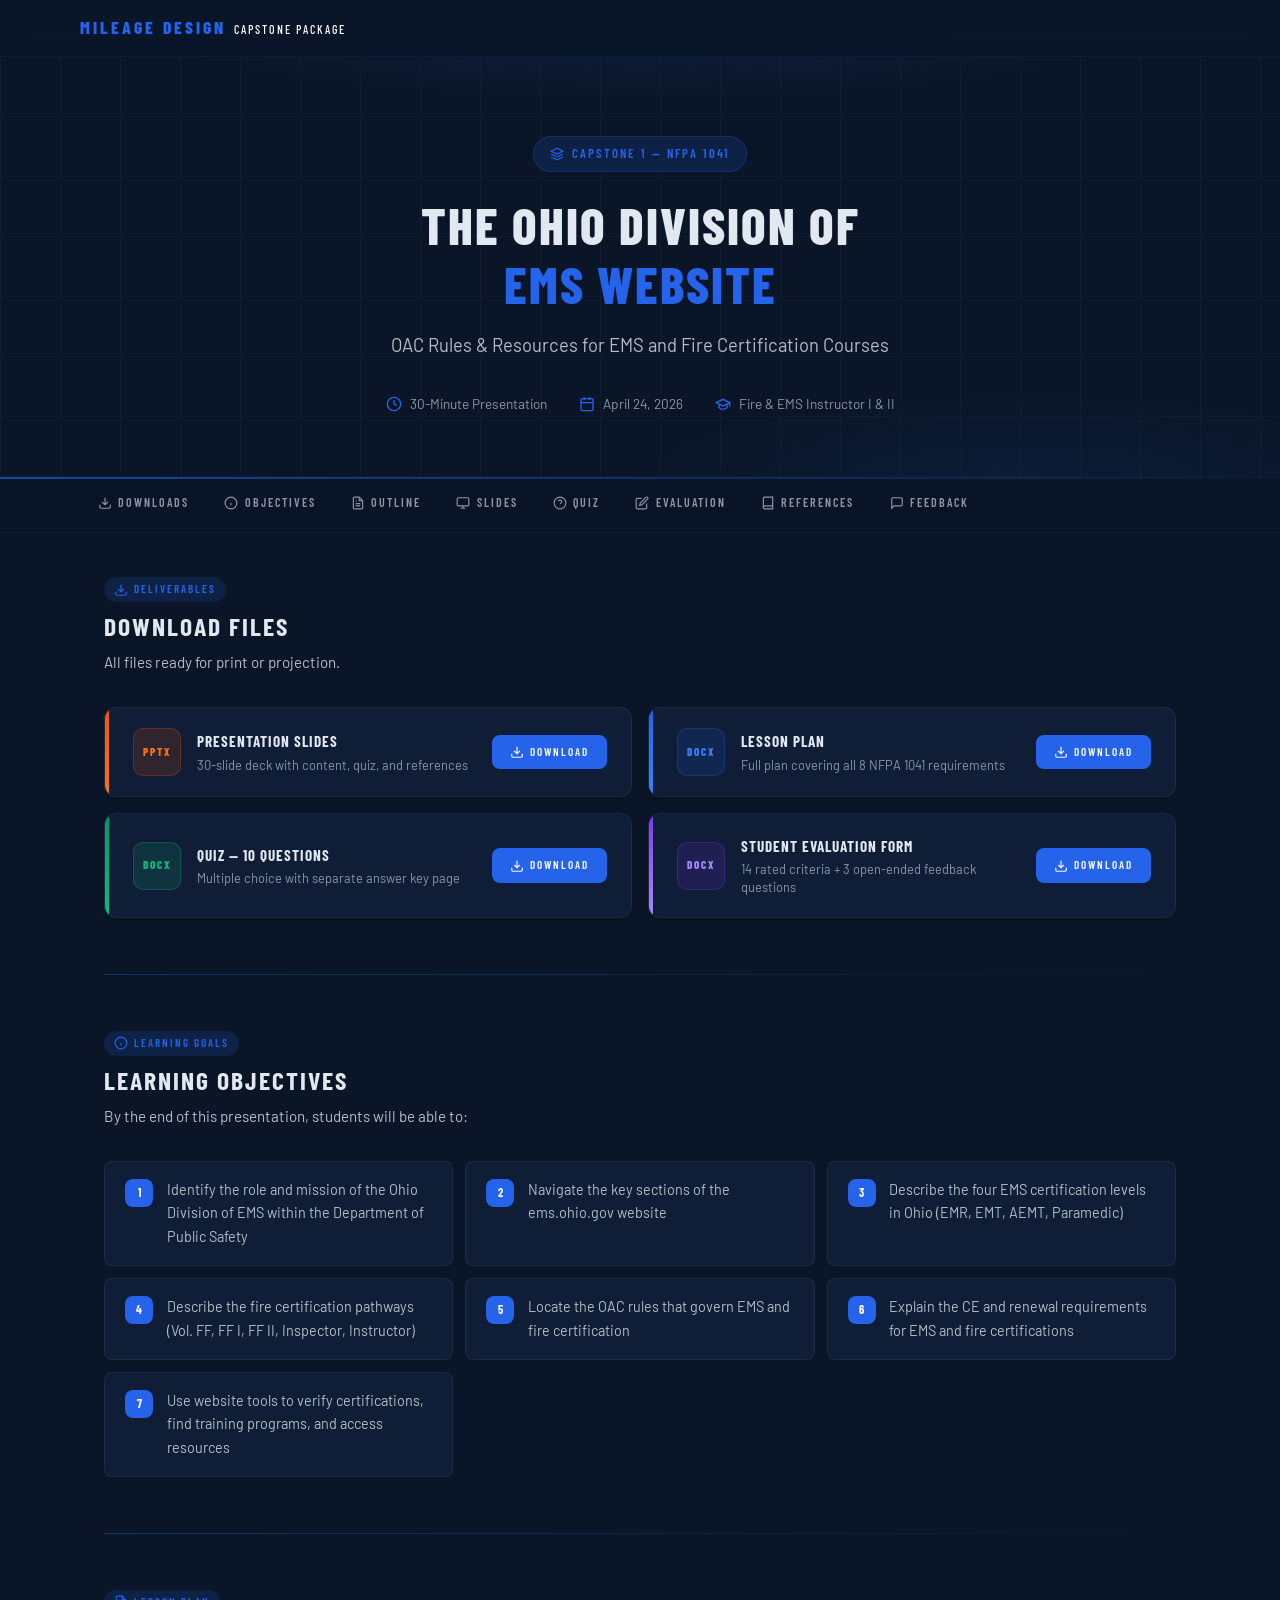
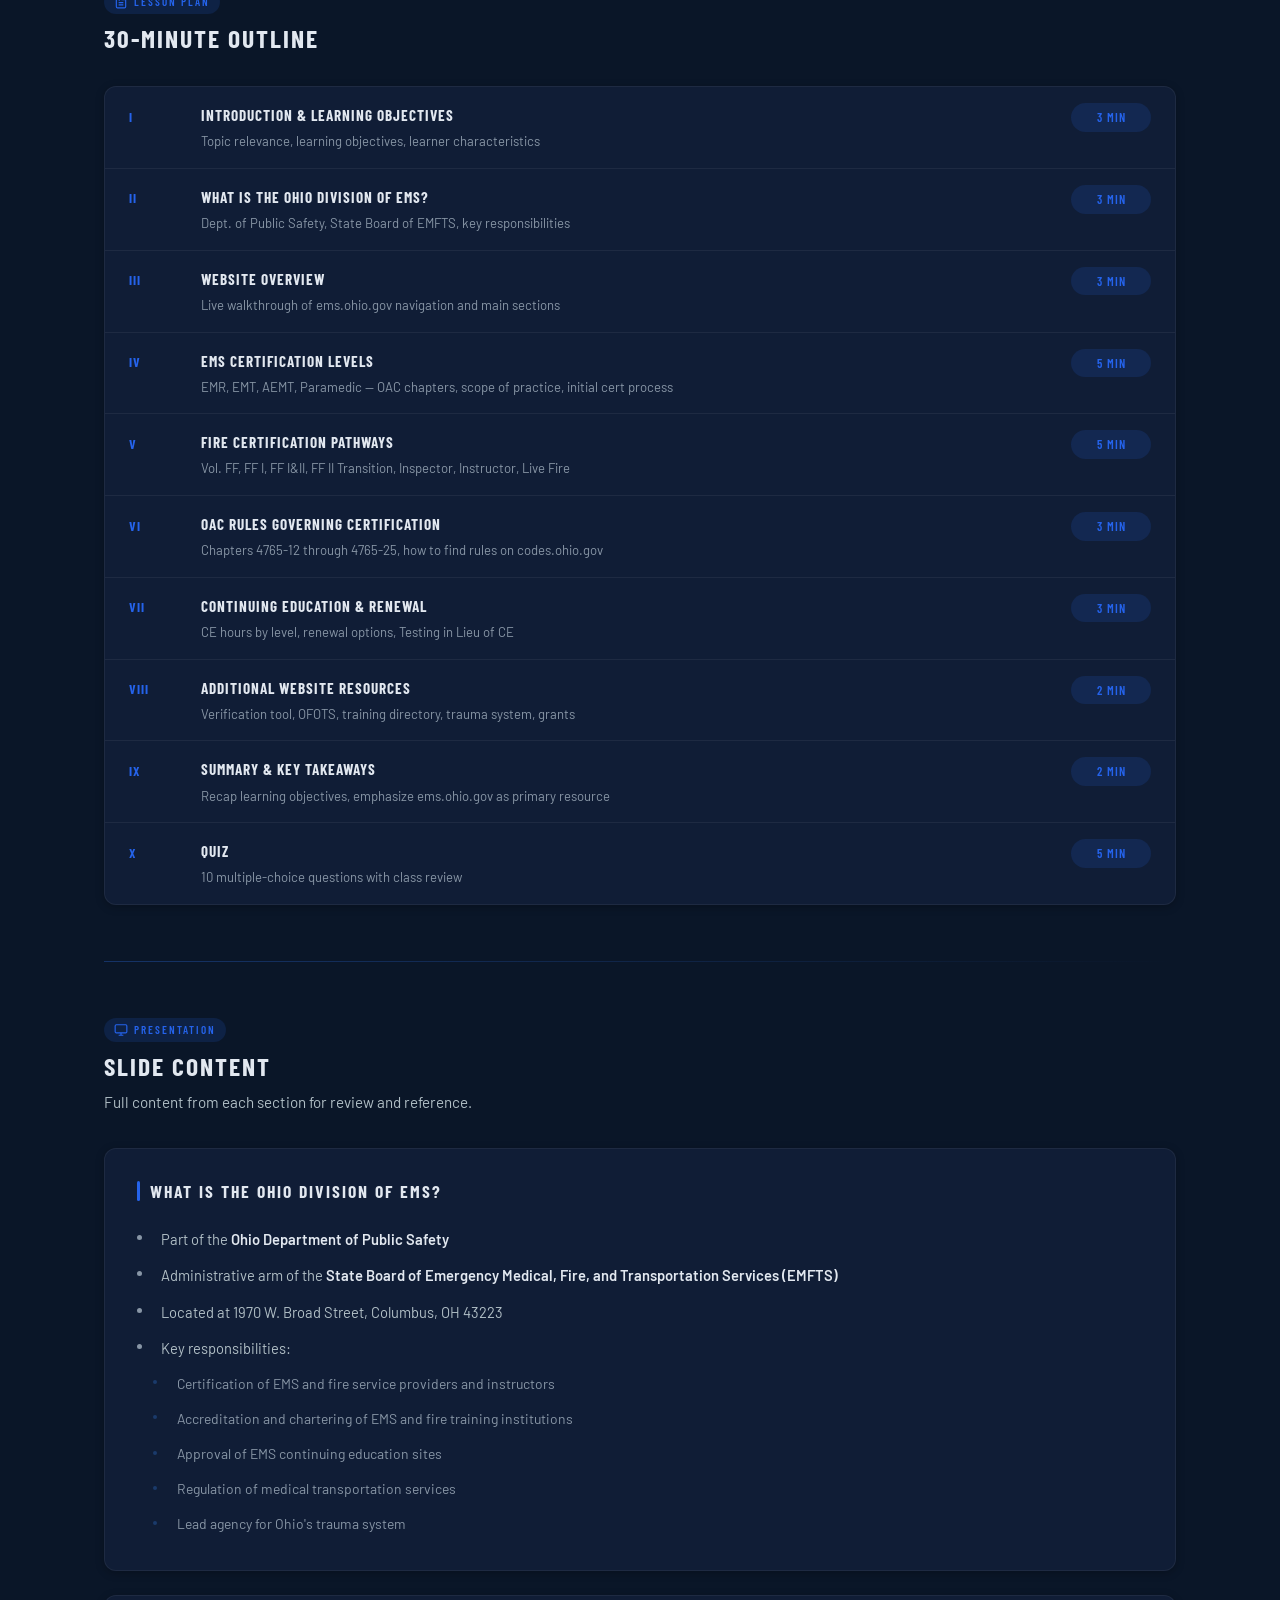
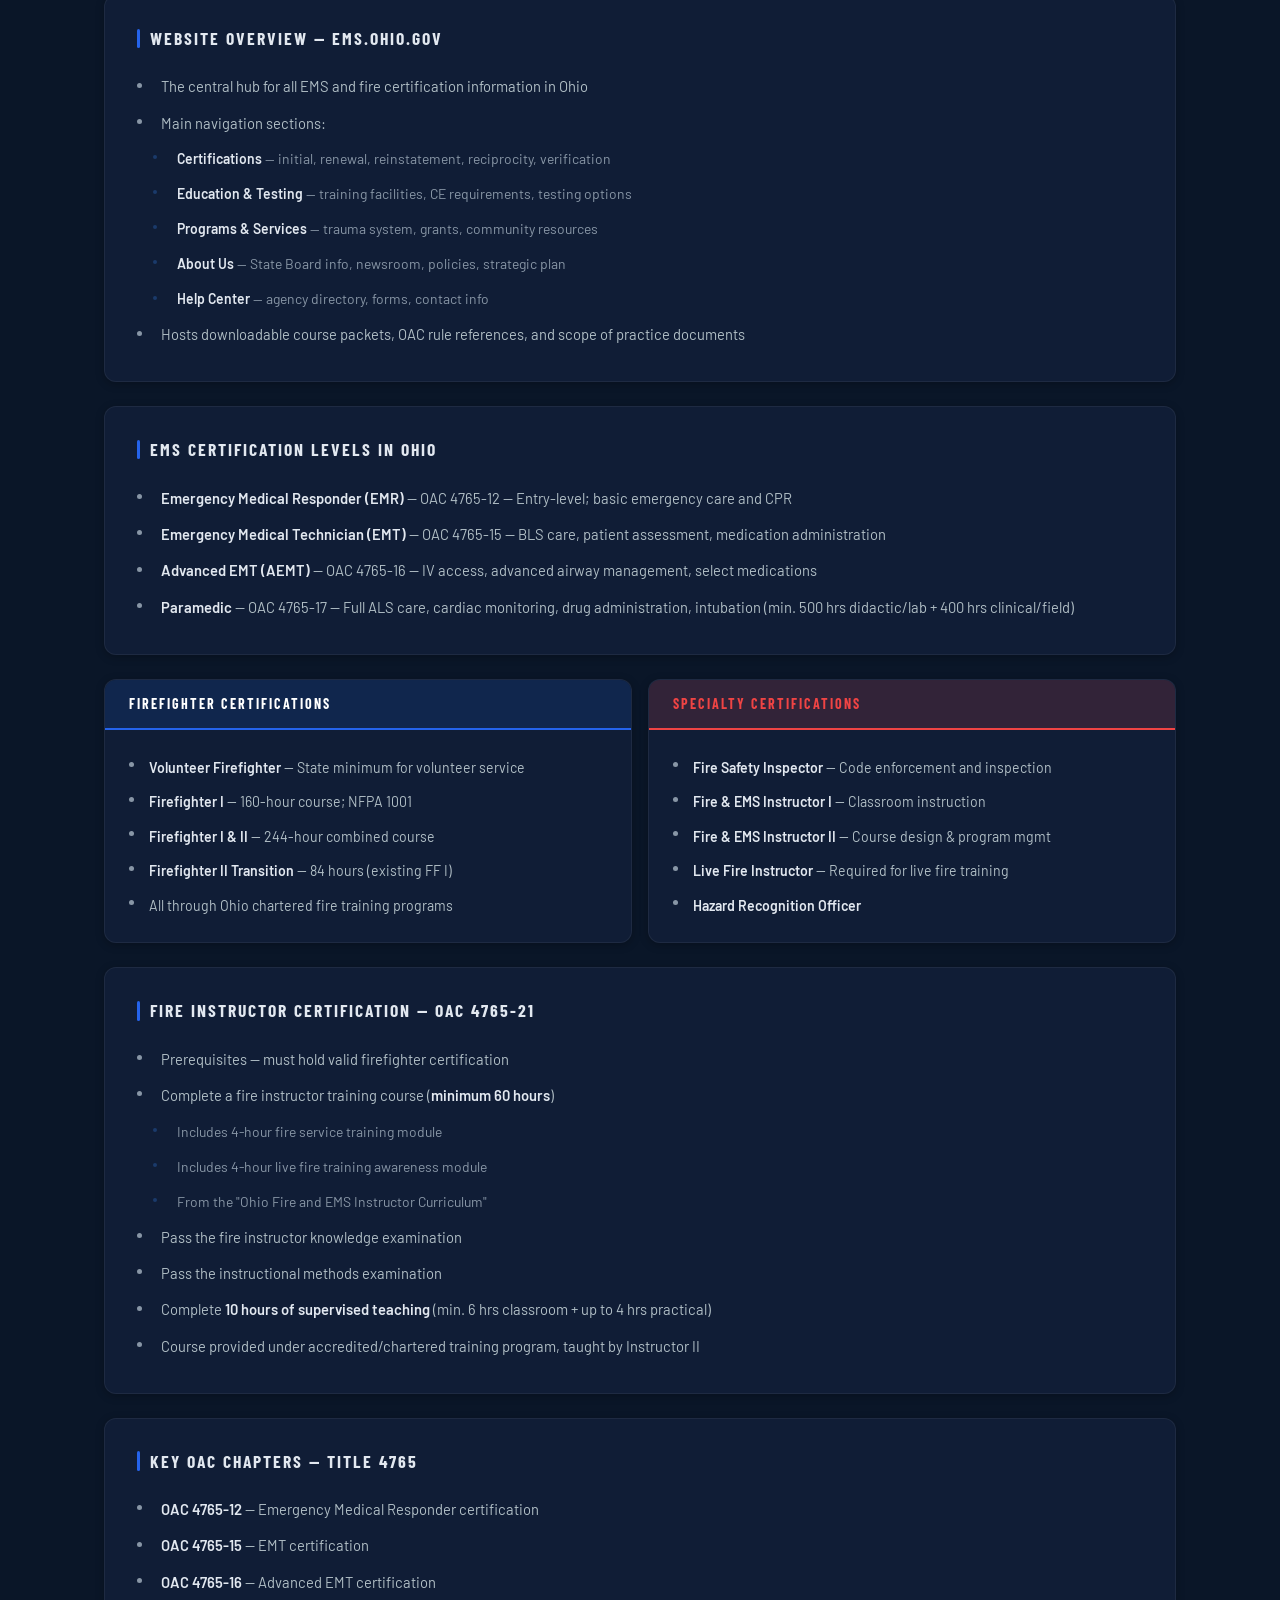
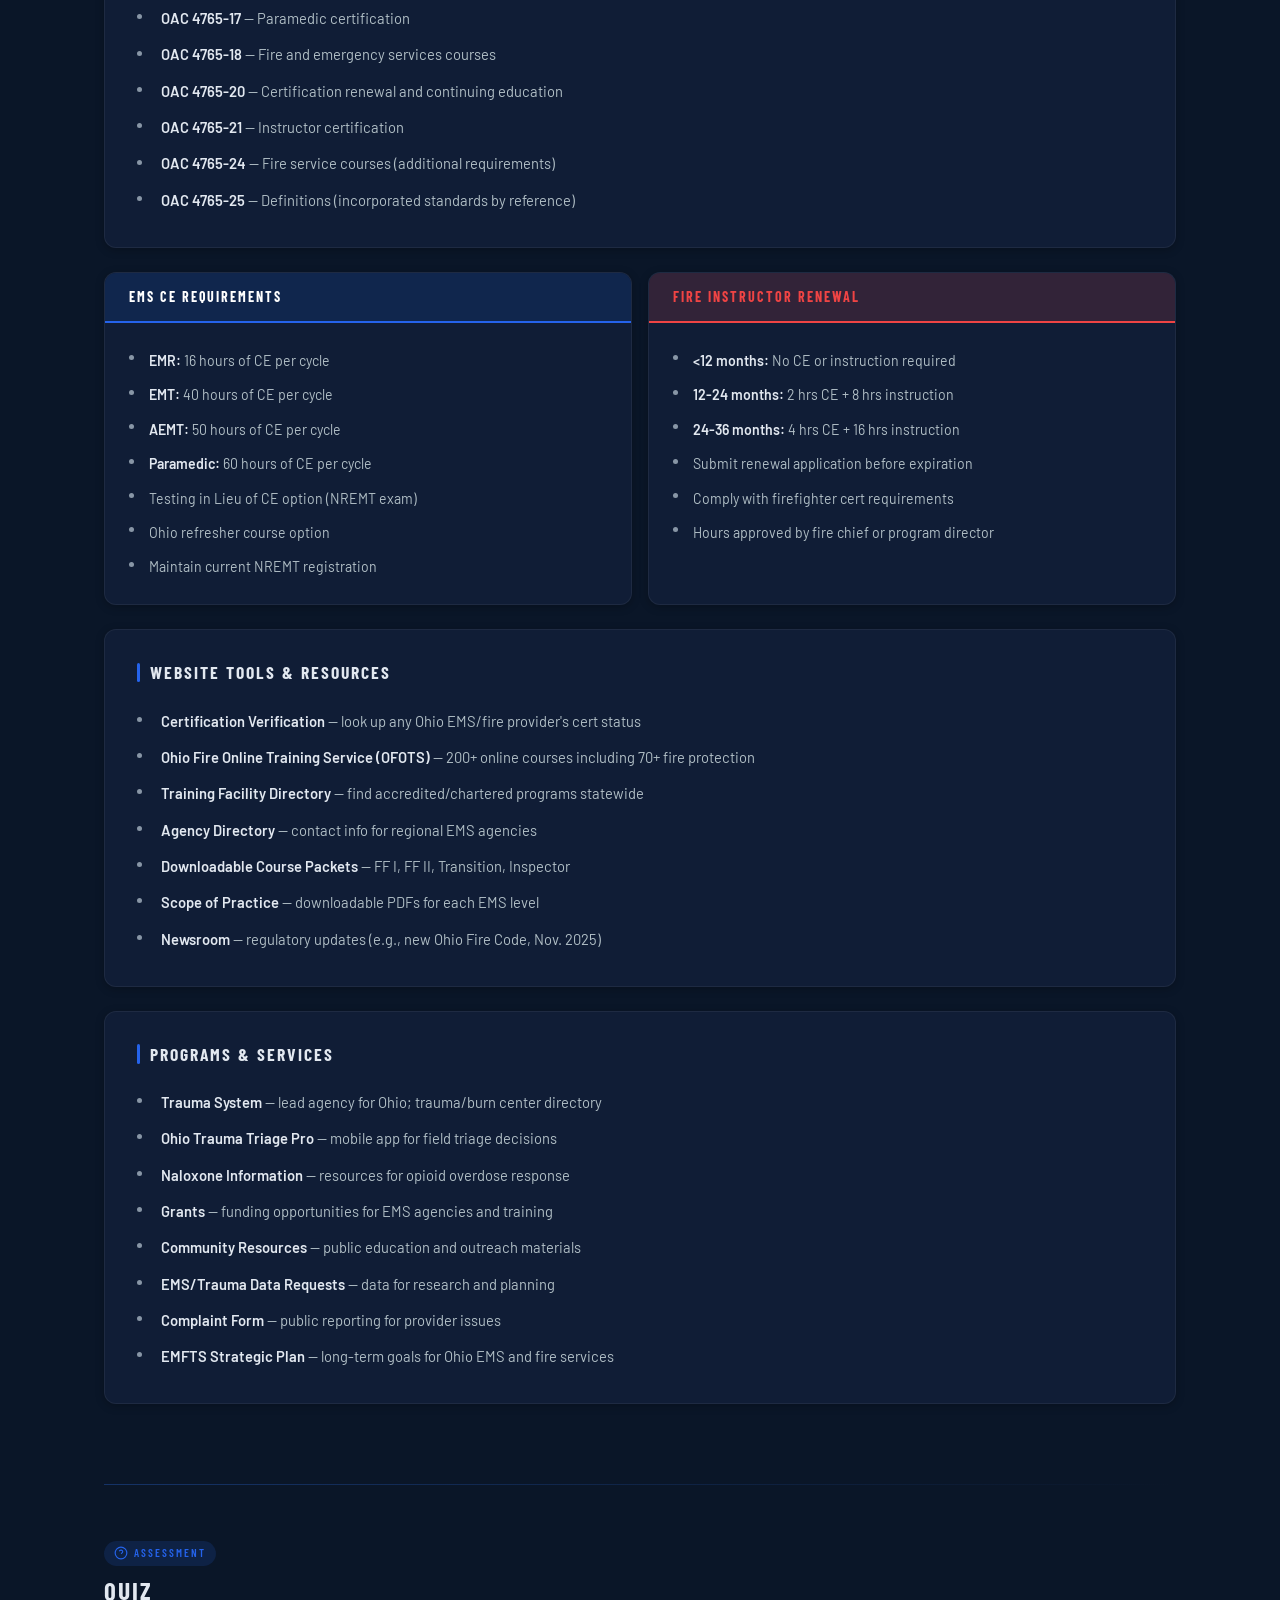
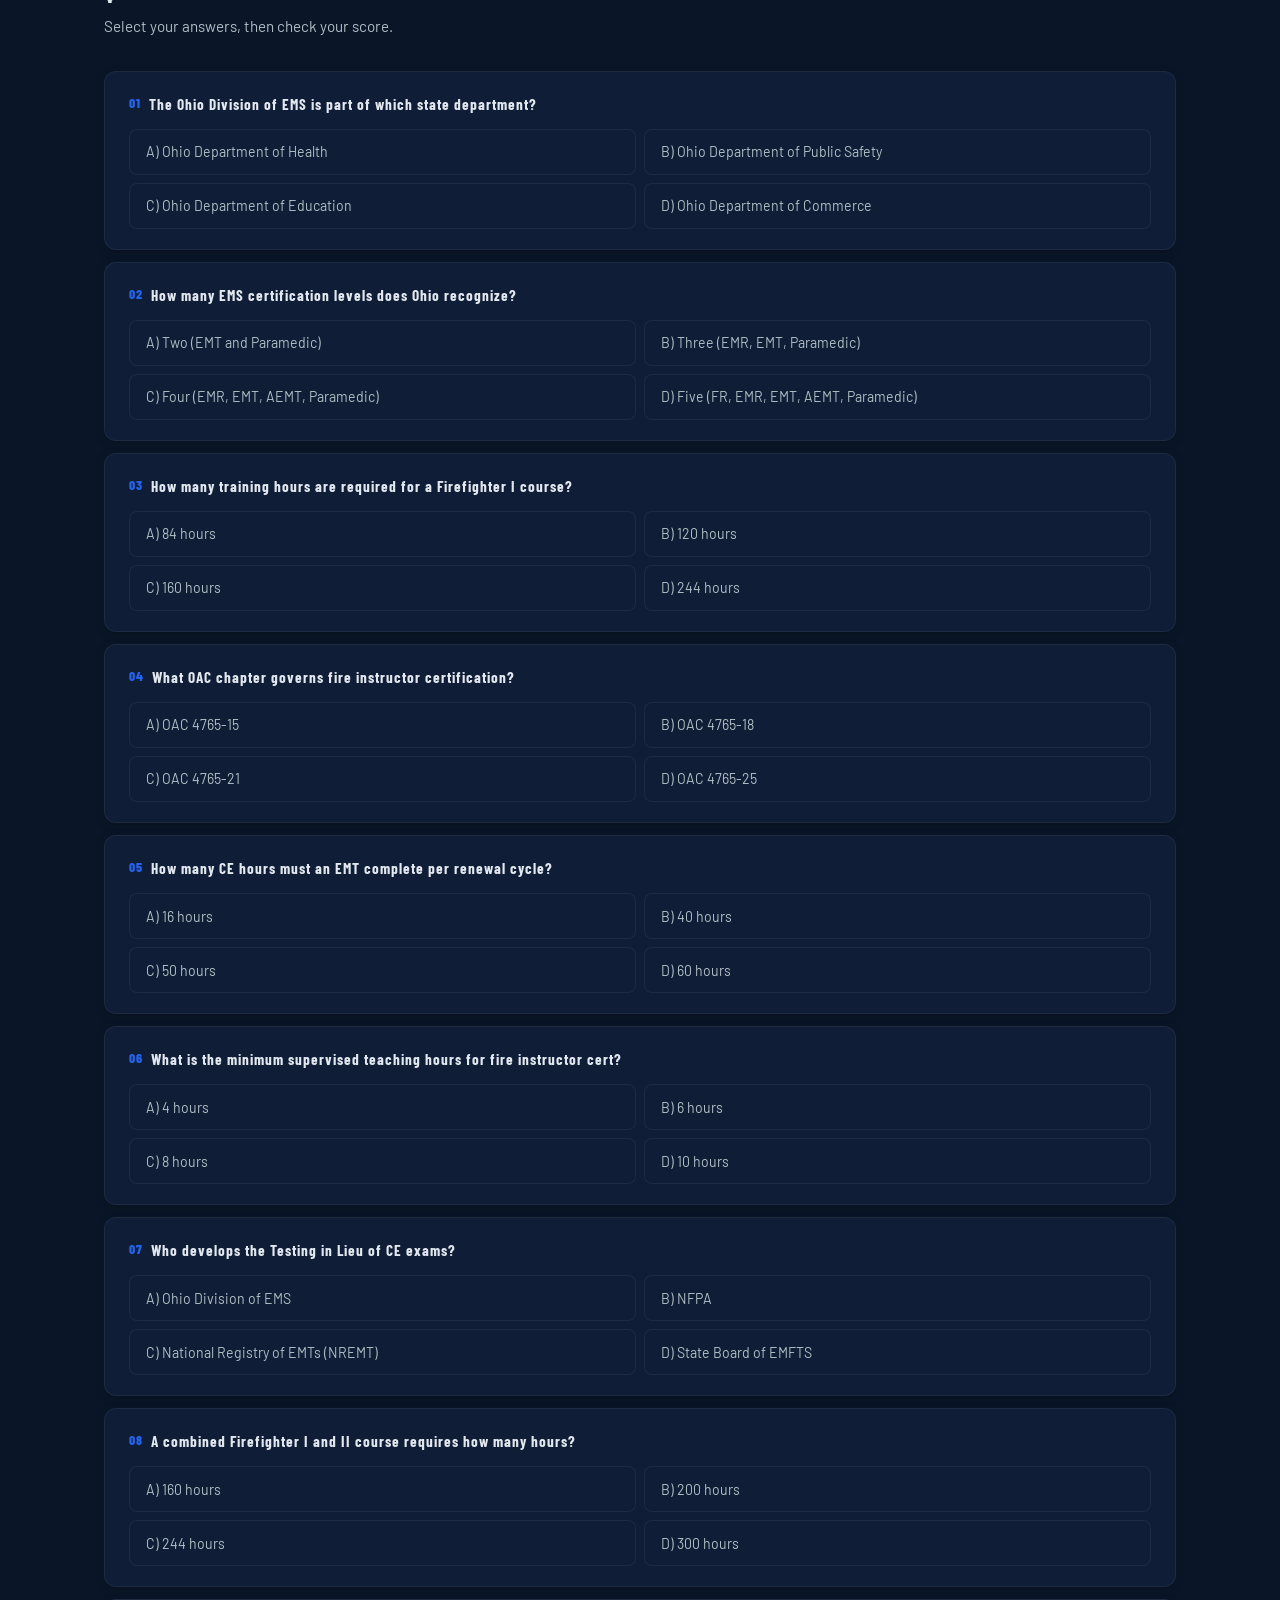
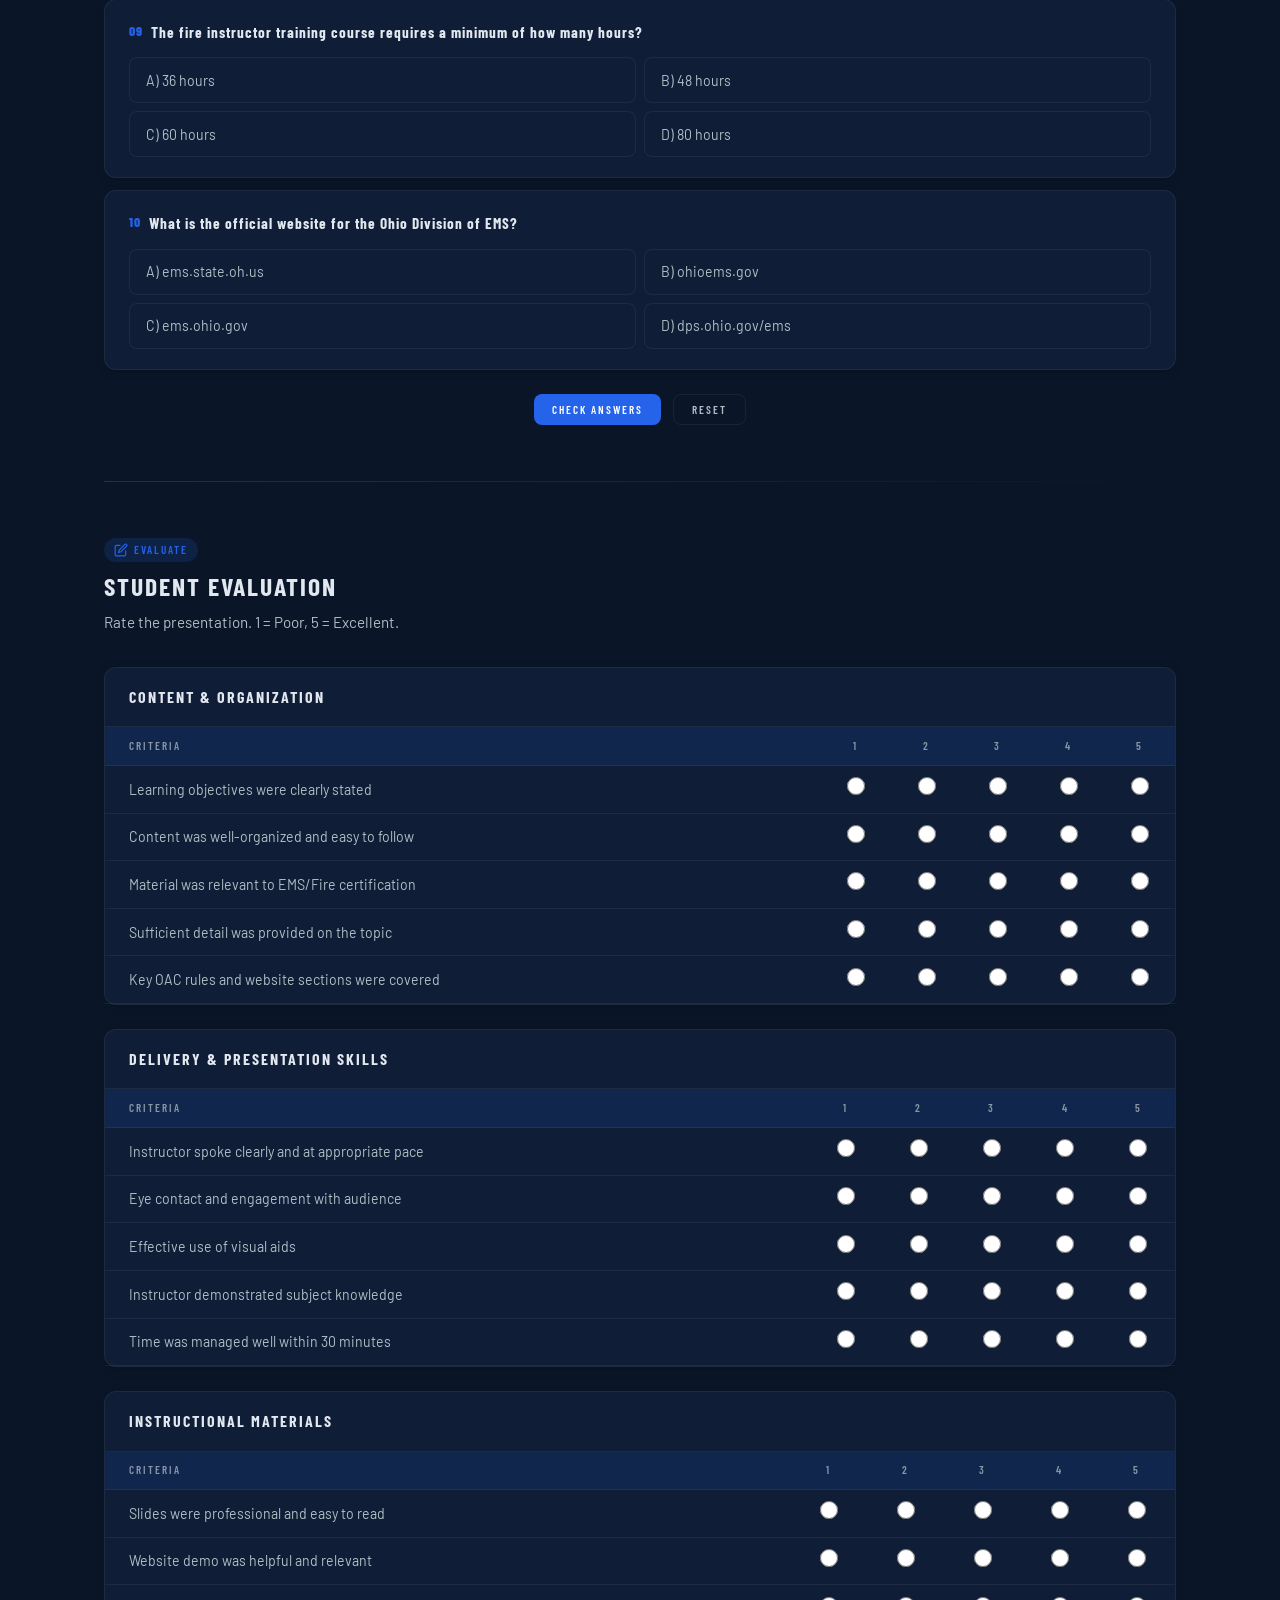
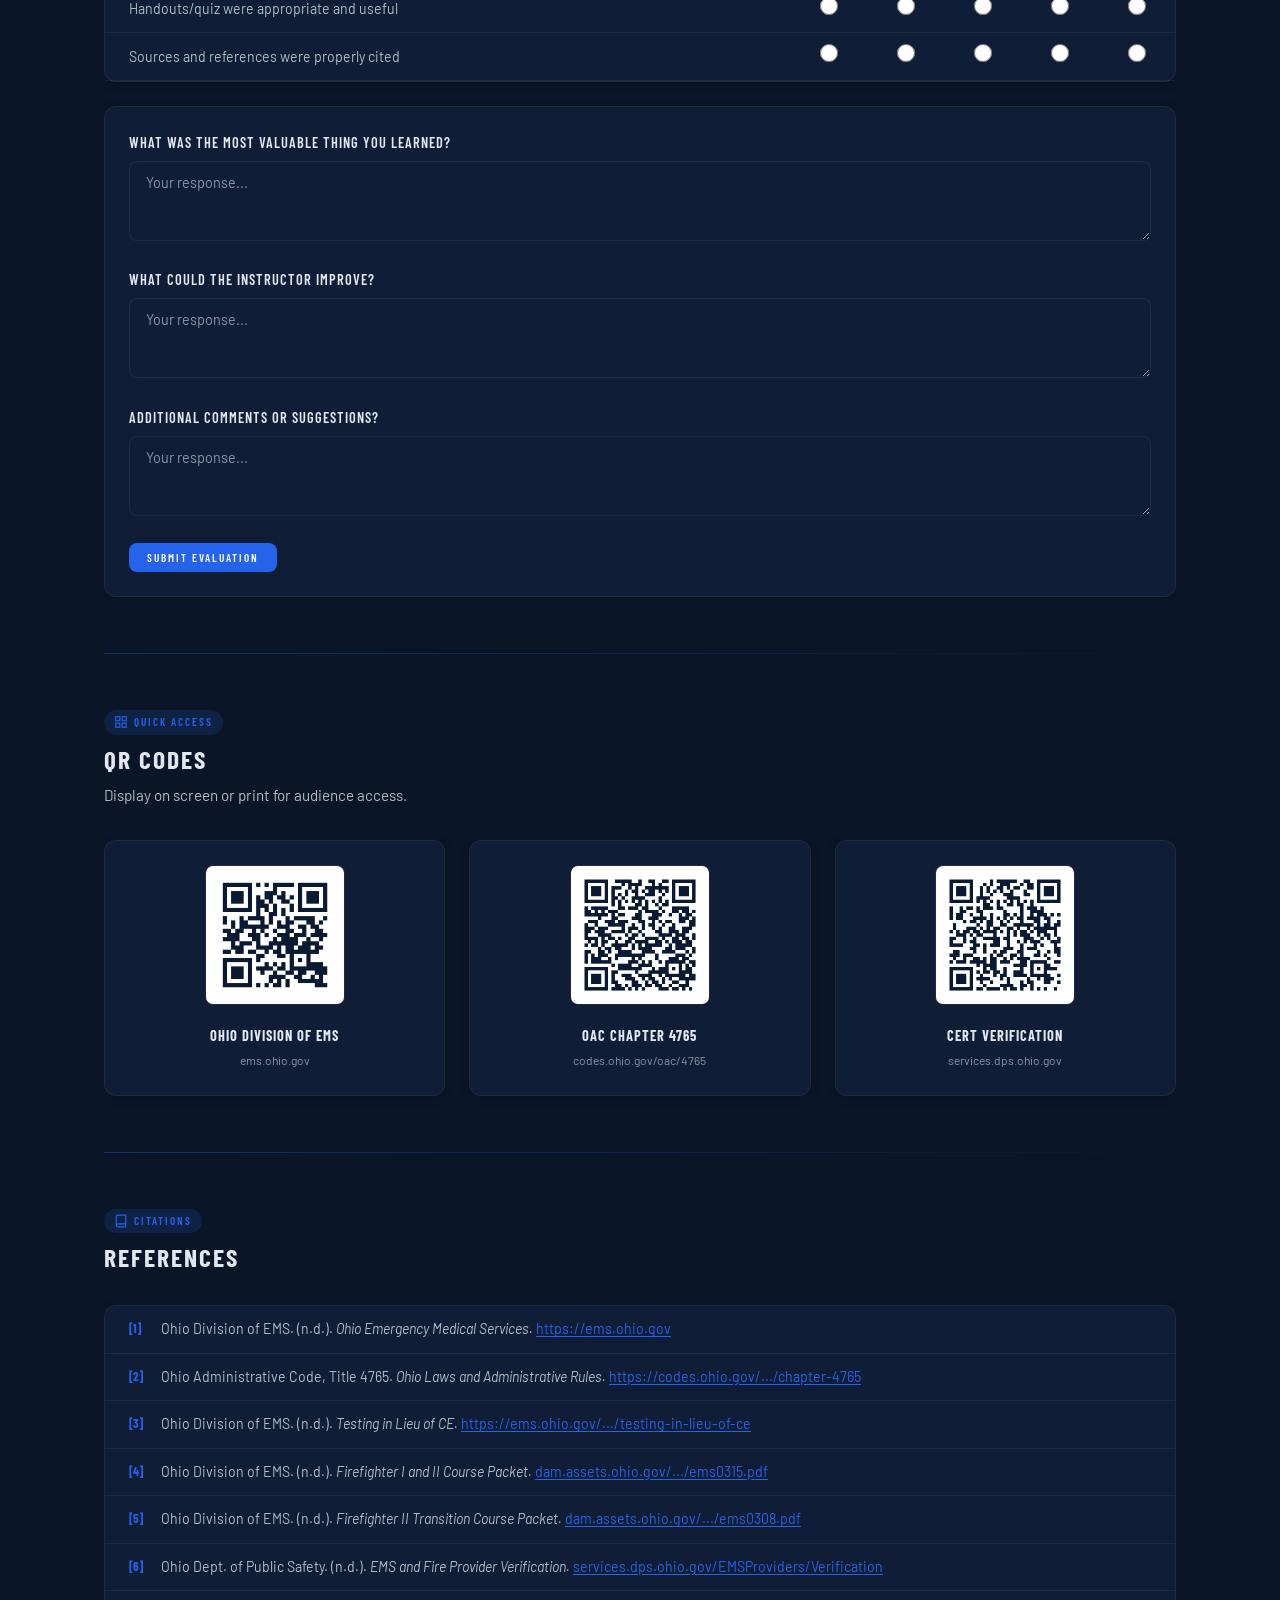
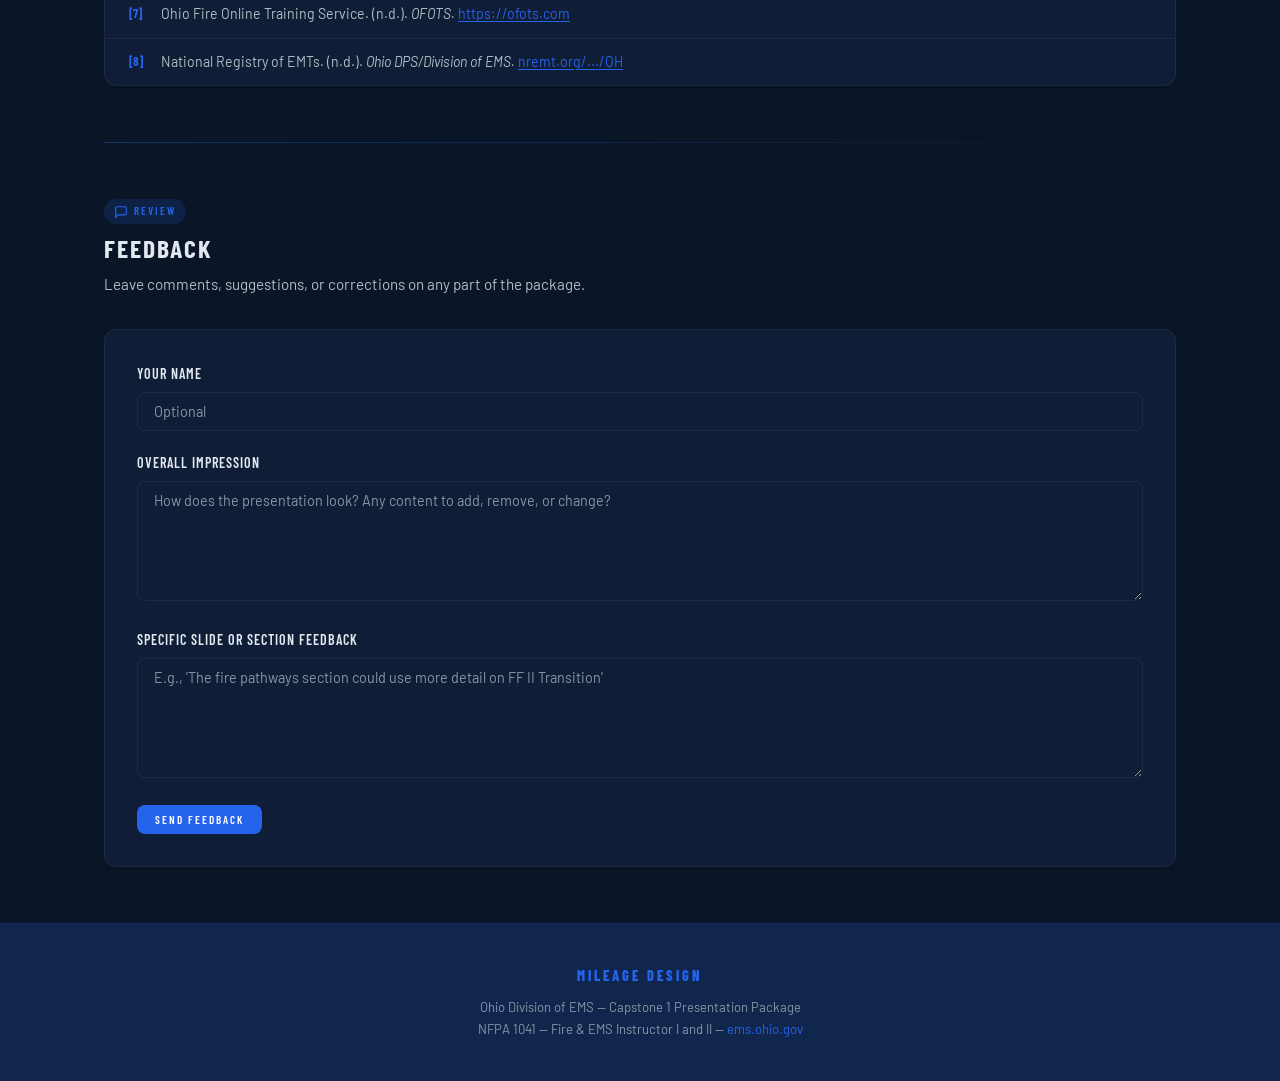
==== commit 9a3a141c: "Rebuild all deliverables and UI with Mileage Design brand system - Dark navy theme (#0a1628 bg, #101" ====
--- a/index.html
+++ b/index.html
@@ -6,76 +6,116 @@
   <title>Ohio Division of EMS — Capstone 1 Presentation Package</title>
   <link rel="preconnect" href="https://fonts.googleapis.com">
   <link rel="preconnect" href="https://fonts.gstatic.com" crossorigin>
-  <link href="https://fonts.googleapis.com/css2?family=Inter:wght@400;500;600;700;800&family=JetBrains+Mono:wght@500&display=swap" rel="stylesheet">
+  <link href="https://fonts.googleapis.com/css2?family=Barlow+Condensed:wght@400;500;600;700;800&family=Barlow:wght@300;400;500;600;700&display=swap" rel="stylesheet">
   <style>
     :root {
-      --navy-900: #0A1628;
-      --navy-800: #0F2240;
-      --navy-700: #1B365F;
-      --navy-600: #24477A;
-      --navy-100: #DBEAFE;
-      --navy-50: #EFF6FF;
-      --red-600: #DC2626;
-      --red-500: #EF4444;
-      --red-100: #FEE2E2;
-      --red-50: #FEF2F2;
-      --gold-500: #EAB308;
-      --gold-400: #FACC15;
-      --gold-100: #FEF9C3;
-      --emerald-600: #059669;
-      --emerald-500: #10B981;
-      --emerald-100: #D1FAE5;
-      --emerald-50: #ECFDF5;
-      --slate-900: #0F172A;
-      --slate-700: #334155;
-      --slate-500: #64748B;
-      --slate-400: #94A3B8;
-      --slate-300: #CBD5E1;
-      --slate-200: #E2E8F0;
-      --slate-100: #F1F5F9;
-      --slate-50: #F8FAFC;
-      --white: #FFFFFF;
-      --radius: 12px;
-      --radius-sm: 8px;
-      --shadow-sm: 0 1px 2px rgba(15,34,64,0.05);
-      --shadow: 0 1px 3px rgba(15,34,64,0.08), 0 1px 2px rgba(15,34,64,0.04);
-      --shadow-md: 0 4px 6px -1px rgba(15,34,64,0.08), 0 2px 4px -1px rgba(15,34,64,0.04);
-      --shadow-lg: 0 10px 15px -3px rgba(15,34,64,0.08), 0 4px 6px -2px rgba(15,34,64,0.04);
-      --shadow-xl: 0 20px 25px -5px rgba(15,34,64,0.1), 0 10px 10px -5px rgba(15,34,64,0.04);
+      --bg: #0a1628;
+      --bg-card: #101d36;
+      --bg-card-hover: #152444;
+      --primary-dark: #10264D;
+      --primary-light: #1a3a6b;
+      --accent-blue: #2563eb;
+      --success-green: #10B981;
+      --danger-red: #EF4444;
+      --info-blue: #3B82F6;
+      --text-primary: #e2e8f0;
+      --text-secondary: #b0bec5;
+      --text-muted: #8896a6;
+      --border: rgba(255,255,255,0.06);
+      --border-accent: rgba(37,99,235,0.25);
+      --radius-card: 12px;
+      --radius-btn: 8px;
+      --radius-pill: 20px;
+      --shadow-card: 0 2px 8px rgba(0,0,0,0.25);
+      --shadow-hover: 0 8px 24px rgba(0,0,0,0.4);
+      --transition: all 0.2s ease;
     }
 
     * { margin: 0; padding: 0; box-sizing: border-box; }
 
+    /* ===== SCROLLBAR ===== */
+    ::-webkit-scrollbar { width: 6px; }
+    ::-webkit-scrollbar-track { background: var(--bg); }
+    ::-webkit-scrollbar-thumb { background: var(--primary-light); border-radius: 3px; }
+    ::-webkit-scrollbar-thumb:hover { background: var(--accent-blue); }
+    html { scrollbar-width: thin; scrollbar-color: var(--primary-light) var(--bg); }
+
     body {
-      font-family: 'Inter', -apple-system, BlinkMacSystemFont, 'Segoe UI', sans-serif;
-      color: var(--slate-700);
-      background: var(--slate-50);
+      font-family: 'Barlow', sans-serif;
+      color: var(--text-primary);
+      background: var(--bg);
       line-height: 1.65;
+      font-weight: 400;
       -webkit-font-smoothing: antialiased;
       -moz-osx-font-smoothing: grayscale;
     }
 
+    /* ===== HEADER ===== */
+    .site-header {
+      position: fixed;
+      top: 0;
+      left: 0;
+      right: 0;
+      z-index: 200;
+      background: rgba(10,22,40,0.85);
+      backdrop-filter: blur(12px);
+      -webkit-backdrop-filter: blur(12px);
+      border-bottom: 1px solid rgba(37,99,235,0.08);
+      padding: 0 1.5rem;
+    }
+    .header-inner {
+      max-width: 1120px;
+      margin: 0 auto;
+      display: flex;
+      align-items: center;
+      justify-content: space-between;
+      height: 56px;
+    }
+    .logo {
+      display: flex;
+      align-items: baseline;
+      gap: 0.5rem;
+    }
+    .logo-brand {
+      font-family: 'Barlow Condensed', sans-serif;
+      font-weight: 800;
+      font-size: 1.1rem;
+      color: var(--accent-blue);
+      text-transform: uppercase;
+      letter-spacing: 3px;
+      text-decoration: none;
+    }
+    .logo-sub {
+      font-family: 'Barlow Condensed', sans-serif;
+      font-weight: 500;
+      font-size: 0.75rem;
+      color: #fff;
+      text-transform: uppercase;
+      letter-spacing: 2px;
+    }
+
     /* ===== HERO ===== */
     .hero {
-      background: var(--navy-900);
-      color: var(--white);
+      background: var(--bg);
+      color: #fff;
       padding: 0;
       position: relative;
       overflow: hidden;
+      margin-top: 56px;
     }
     .hero-bg {
       position: absolute;
       inset: 0;
       background:
-        radial-gradient(ellipse 80% 50% at 50% -20%, rgba(27,54,95,0.6) 0%, transparent 60%),
-        radial-gradient(ellipse 60% 40% at 80% 100%, rgba(220,38,38,0.15) 0%, transparent 50%);
+        radial-gradient(ellipse 80% 50% at 50% -20%, rgba(37,99,235,0.2) 0%, transparent 60%),
+        radial-gradient(ellipse 60% 40% at 80% 100%, rgba(37,99,235,0.08) 0%, transparent 50%);
     }
     .hero-grid {
       position: absolute;
       inset: 0;
       background-image:
-        linear-gradient(rgba(255,255,255,0.03) 1px, transparent 1px),
-        linear-gradient(90deg, rgba(255,255,255,0.03) 1px, transparent 1px);
+        linear-gradient(rgba(255,255,255,0.02) 1px, transparent 1px),
+        linear-gradient(90deg, rgba(255,255,255,0.02) 1px, transparent 1px);
       background-size: 60px 60px;
     }
     .hero-content {
@@ -91,33 +131,35 @@
       align-items: center;
       gap: 0.5rem;
       padding: 0.4rem 1rem;
-      background: rgba(255,255,255,0.08);
-      border: 1px solid rgba(255,255,255,0.12);
-      border-radius: 100px;
+      background: rgba(37,99,235,0.15);
+      border: 1px solid var(--border-accent);
+      border-radius: var(--radius-pill);
+      font-family: 'Barlow Condensed', sans-serif;
       font-size: 0.8rem;
-      font-weight: 500;
-      color: var(--gold-400);
-      letter-spacing: 0.04em;
+      font-weight: 600;
+      color: var(--accent-blue);
+      letter-spacing: 2px;
       text-transform: uppercase;
       margin-bottom: 1.5rem;
       backdrop-filter: blur(8px);
     }
     .hero h1 {
-      font-size: clamp(2rem, 5vw, 3rem);
+      font-family: 'Barlow Condensed', sans-serif;
+      font-size: clamp(2.2rem, 5vw, 3.2rem);
       font-weight: 800;
-      letter-spacing: -0.03em;
+      letter-spacing: 2px;
+      text-transform: uppercase;
       line-height: 1.15;
       margin-bottom: 1rem;
+      color: var(--text-primary);
     }
     .hero h1 span {
-      background: linear-gradient(135deg, var(--gold-400), #F59E0B);
-      -webkit-background-clip: text;
-      -webkit-text-fill-color: transparent;
-      background-clip: text;
+      color: var(--accent-blue);
     }
     .hero-sub {
+      font-family: 'Barlow', sans-serif;
       font-size: clamp(1rem, 2vw, 1.15rem);
-      color: var(--slate-400);
+      color: var(--text-secondary);
       max-width: 560px;
       margin: 0 auto 2rem;
       line-height: 1.7;
@@ -133,12 +175,12 @@
       align-items: center;
       gap: 0.5rem;
       font-size: 0.85rem;
-      color: var(--slate-400);
+      color: var(--text-muted);
     }
     .hero-meta-item svg {
       width: 16px;
       height: 16px;
-      color: var(--red-500);
+      color: var(--accent-blue);
       flex-shrink: 0;
     }
     .hero-accent {
@@ -146,18 +188,19 @@
       bottom: 0;
       left: 0;
       right: 0;
-      height: 3px;
-      background: linear-gradient(90deg, var(--red-600), var(--red-500), var(--gold-500));
+      height: 2px;
+      background: linear-gradient(to right, rgba(37,99,235,0.6), rgba(37,99,235,0.0));
     }
 
     /* ===== NAV ===== */
     .nav {
       position: sticky;
-      top: 0;
+      top: 56px;
       z-index: 100;
-      background: rgba(255,255,255,0.92);
+      background: rgba(10,22,40,0.92);
       backdrop-filter: blur(12px);
-      border-bottom: 1px solid var(--slate-200);
+      -webkit-backdrop-filter: blur(12px);
+      border-bottom: 1px solid rgba(37,99,235,0.08);
     }
     .nav-inner {
       max-width: 1120px;
@@ -174,18 +217,20 @@
       gap: 0.4rem;
       padding: 0.85rem 1.1rem;
       text-decoration: none;
-      color: var(--slate-500);
-      font-size: 0.82rem;
+      color: var(--text-muted);
+      font-family: 'Barlow Condensed', sans-serif;
+      font-size: 0.75rem;
       font-weight: 600;
       white-space: nowrap;
-      letter-spacing: 0.01em;
+      letter-spacing: 2px;
+      text-transform: uppercase;
       border-bottom: 2px solid transparent;
-      transition: color 0.2s, border-color 0.2s;
-    }
-    .nav a:hover { color: var(--navy-700); }
+      transition: var(--transition);
+    }
+    .nav a:hover { color: var(--text-primary); }
     .nav a.active {
-      color: var(--navy-700);
-      border-bottom-color: var(--red-600);
+      color: var(--accent-blue);
+      border-bottom-color: var(--accent-blue);
     }
     .nav a svg { width: 14px; height: 14px; }
 
@@ -201,23 +246,29 @@
       display: inline-flex;
       align-items: center;
       gap: 0.4rem;
-      font-size: 0.72rem;
-      font-weight: 700;
-      letter-spacing: 0.08em;
-      text-transform: uppercase;
-      color: var(--red-600);
+      font-family: 'Barlow Condensed', sans-serif;
+      font-size: 0.7rem;
+      font-weight: 600;
+      letter-spacing: 2px;
+      text-transform: uppercase;
+      color: var(--accent-blue);
       margin-bottom: 0.5rem;
+      padding: 3px 10px;
+      background: rgba(37,99,235,0.15);
+      border-radius: var(--radius-pill);
     }
     .section-label svg { width: 14px; height: 14px; }
     .section-title {
+      font-family: 'Barlow Condensed', sans-serif;
       font-size: 1.6rem;
-      font-weight: 800;
-      color: var(--slate-900);
-      letter-spacing: -0.025em;
+      font-weight: 700;
+      color: var(--text-primary);
+      letter-spacing: 2px;
+      text-transform: uppercase;
       line-height: 1.25;
     }
     .section-desc {
-      color: var(--slate-500);
+      color: var(--text-secondary);
       margin-top: 0.5rem;
       font-size: 0.95rem;
       max-width: 600px;
@@ -225,17 +276,24 @@
 
     /* ===== CARDS ===== */
     .card {
-      background: var(--white);
-      border: 1px solid var(--slate-200);
-      border-radius: var(--radius);
-      box-shadow: var(--shadow-sm);
-      transition: box-shadow 0.25s, transform 0.25s;
+      background: var(--bg-card);
+      border: 1px solid var(--border);
+      border-radius: var(--radius-card);
+      box-shadow: var(--shadow-card);
+      transition: var(--transition);
     }
     .card:hover {
-      box-shadow: var(--shadow-md);
-      transform: translateY(-1px);
+      box-shadow: var(--shadow-hover);
+      transform: translateY(-2px);
     }
     .card-body { padding: 1.5rem; }
+
+    /* ===== DIVIDERS ===== */
+    .divider {
+      height: 1px;
+      background: linear-gradient(to right, rgba(46,117,247,0.3), rgba(46,117,247,0.0));
+      margin: 0;
+    }
 
     /* ===== DOWNLOAD GRID ===== */
     .dl-grid {
@@ -250,13 +308,14 @@
       align-items: stretch;
       overflow: hidden;
     }
+    .dl-card:hover { background: var(--bg-card-hover); }
     .dl-card .dl-accent {
       width: 4px;
       flex-shrink: 0;
     }
     .dl-card .dl-accent.pptx { background: linear-gradient(180deg, #EA580C, #F97316); }
-    .dl-card .dl-accent.docx-blue { background: linear-gradient(180deg, #1D4ED8, #3B82F6); }
-    .dl-card .dl-accent.docx-green { background: linear-gradient(180deg, #059669, #10B981); }
+    .dl-card .dl-accent.docx-blue { background: linear-gradient(180deg, var(--accent-blue), var(--info-blue)); }
+    .dl-card .dl-accent.docx-green { background: linear-gradient(180deg, #059669, var(--success-green)); }
     .dl-card .dl-accent.docx-purple { background: linear-gradient(180deg, #7C3AED, #A78BFA); }
 
     .dl-card .dl-body {
@@ -274,34 +333,46 @@
       align-items: center;
       justify-content: center;
       flex-shrink: 0;
+      font-family: 'Barlow Condensed', sans-serif;
       font-size: 0.7rem;
       font-weight: 800;
-      letter-spacing: 0.04em;
-      font-family: 'JetBrains Mono', monospace;
-    }
-    .dl-icon.pptx { background: #FFF7ED; color: #EA580C; border: 1px solid #FFEDD5; }
-    .dl-icon.docx-blue { background: #EFF6FF; color: #1D4ED8; border: 1px solid #DBEAFE; }
-    .dl-icon.docx-green { background: var(--emerald-50); color: var(--emerald-600); border: 1px solid var(--emerald-100); }
-    .dl-icon.docx-purple { background: #F5F3FF; color: #7C3AED; border: 1px solid #EDE9FE; }
+      letter-spacing: 2px;
+      text-transform: uppercase;
+    }
+    .dl-icon.pptx { background: rgba(234,88,12,0.15); color: #F97316; border: 1px solid rgba(234,88,12,0.25); }
+    .dl-icon.docx-blue { background: rgba(37,99,235,0.15); color: var(--info-blue); border: 1px solid var(--border-accent); }
+    .dl-icon.docx-green { background: rgba(16,185,129,0.15); color: var(--success-green); border: 1px solid rgba(16,185,129,0.25); }
+    .dl-icon.docx-purple { background: rgba(124,58,237,0.15); color: #A78BFA; border: 1px solid rgba(124,58,237,0.25); }
 
     .dl-info { flex: 1; }
-    .dl-info h3 { font-size: 0.9rem; font-weight: 700; color: var(--slate-900); margin-bottom: 0.15rem; }
-    .dl-info p { font-size: 0.8rem; color: var(--slate-500); line-height: 1.4; }
+    .dl-info h3 {
+      font-family: 'Barlow Condensed', sans-serif;
+      font-size: 0.95rem;
+      font-weight: 700;
+      color: var(--text-primary);
+      margin-bottom: 0.15rem;
+      letter-spacing: 1px;
+      text-transform: uppercase;
+    }
+    .dl-info p { font-size: 0.8rem; color: var(--text-muted); line-height: 1.4; }
     .dl-btn {
       display: inline-flex;
       align-items: center;
       gap: 0.35rem;
-      padding: 0.5rem 1rem;
-      background: var(--slate-900);
-      color: var(--white);
+      padding: 8px 18px;
+      background: var(--accent-blue);
+      color: #fff;
       text-decoration: none;
-      border-radius: var(--radius-sm);
-      font-size: 0.78rem;
+      border-radius: var(--radius-btn);
+      font-family: 'Barlow Condensed', sans-serif;
+      font-size: 0.7rem;
       font-weight: 600;
-      transition: background 0.2s, transform 0.15s;
+      letter-spacing: 2px;
+      text-transform: uppercase;
+      transition: var(--transition);
       white-space: nowrap;
     }
-    .dl-btn:hover { background: var(--navy-700); transform: translateY(-1px); }
+    .dl-btn:hover { background: #1d4ed8; transform: translateY(-1px); box-shadow: 0 4px 12px rgba(37,99,235,0.4); }
     .dl-btn svg { width: 14px; height: 14px; }
 
     /* ===== OBJECTIVES ===== */
@@ -315,90 +386,102 @@
       align-items: flex-start;
       gap: 0.85rem;
       padding: 1rem 1.25rem;
-      background: var(--white);
-      border: 1px solid var(--slate-200);
-      border-radius: var(--radius-sm);
-      transition: border-color 0.2s, box-shadow 0.2s;
-    }
-    .obj-item:hover { border-color: var(--navy-600); box-shadow: var(--shadow-sm); }
+      background: var(--bg-card);
+      border: 1px solid var(--border);
+      border-radius: var(--radius-btn);
+      transition: var(--transition);
+    }
+    .obj-item:hover { border-color: var(--border-accent); background: var(--bg-card-hover); box-shadow: var(--shadow-card); }
     .obj-num {
       width: 28px;
       height: 28px;
       border-radius: 8px;
-      background: var(--navy-700);
-      color: var(--white);
+      background: var(--accent-blue);
+      color: #fff;
       display: flex;
       align-items: center;
       justify-content: center;
+      font-family: 'Barlow Condensed', sans-serif;
       font-size: 0.75rem;
       font-weight: 700;
       flex-shrink: 0;
       margin-top: 1px;
     }
-    .obj-item p { font-size: 0.9rem; color: var(--slate-700); }
+    .obj-item p { font-size: 0.9rem; color: var(--text-secondary); }
 
     /* ===== OUTLINE ===== */
     .outline-card { overflow: hidden; }
+    .outline-card:hover { transform: none; }
     .outline-row {
       display: grid;
       grid-template-columns: 3.5rem 1fr 5rem;
       align-items: start;
       gap: 1rem;
       padding: 1rem 1.5rem;
-      border-bottom: 1px solid var(--slate-100);
-      transition: background 0.15s;
+      border-bottom: 1px solid var(--border);
+      transition: var(--transition);
     }
     .outline-row:last-child { border-bottom: none; }
-    .outline-row:hover { background: var(--slate-50); }
+    .outline-row:hover { background: var(--bg-card-hover); }
     .outline-num {
-      font-family: 'JetBrains Mono', monospace;
-      font-size: 0.8rem;
+      font-family: 'Barlow Condensed', sans-serif;
+      font-size: 0.85rem;
       font-weight: 700;
-      color: var(--navy-700);
+      color: var(--accent-blue);
+      letter-spacing: 1px;
       padding-top: 0.15rem;
     }
     .outline-section h4 {
-      font-size: 0.92rem;
+      font-family: 'Barlow Condensed', sans-serif;
+      font-size: 0.95rem;
       font-weight: 700;
-      color: var(--slate-900);
+      color: var(--text-primary);
       margin-bottom: 0.25rem;
+      letter-spacing: 1px;
+      text-transform: uppercase;
     }
     .outline-section p {
       font-size: 0.82rem;
-      color: var(--slate-500);
+      color: var(--text-muted);
       line-height: 1.5;
     }
     .outline-time {
-      font-family: 'JetBrains Mono', monospace;
+      font-family: 'Barlow Condensed', sans-serif;
       font-size: 0.78rem;
       font-weight: 600;
-      color: var(--red-600);
-      background: var(--red-50);
+      color: var(--accent-blue);
+      background: rgba(37,99,235,0.15);
       padding: 0.25rem 0.6rem;
-      border-radius: 6px;
+      border-radius: var(--radius-pill);
       text-align: center;
       white-space: nowrap;
+      letter-spacing: 1px;
+      text-transform: uppercase;
     }
 
     /* ===== CONTENT BLOCKS ===== */
     .content-block {
       margin-bottom: 1.5rem;
     }
+    .content-block:hover { transform: none; }
     .content-block .card-body { padding: 1.75rem 2rem; }
     .content-block h3 {
+      font-family: 'Barlow Condensed', sans-serif;
       font-size: 1.1rem;
       font-weight: 700;
-      color: var(--slate-900);
+      color: var(--text-primary);
       margin-bottom: 1rem;
       display: flex;
       align-items: center;
       gap: 0.6rem;
+      letter-spacing: 2px;
+      text-transform: uppercase;
     }
     .content-block h3::before {
       content: '';
       width: 3px;
       height: 1.1em;
-      background: var(--red-600);
+      background: var(--accent-blue);
       border-radius: 2px;
       flex-shrink: 0;
     }
@@ -411,6 +494,7 @@
       position: relative;
       font-size: 0.92rem;
       line-height: 1.6;
+      color: var(--text-secondary);
     }
     .content-block li::before {
       content: '';
@@ -420,12 +504,12 @@
       width: 5px;
       height: 5px;
       border-radius: 50%;
-      background: var(--slate-400);
-    }
-    .content-block li strong { color: var(--slate-900); font-weight: 600; }
+      background: var(--text-muted);
+    }
+    .content-block li strong { color: var(--text-primary); font-weight: 600; }
     .content-block .sub-list { margin-left: 1rem; }
-    .content-block .sub-list li { font-size: 0.87rem; color: var(--slate-500); }
-    .content-block .sub-list li::before { width: 4px; height: 4px; background: var(--slate-300); }
+    .content-block .sub-list li { font-size: 0.87rem; color: var(--text-muted); }
+    .content-block .sub-list li::before { width: 4px; height: 4px; background: var(--primary-light); }
 
     /* ===== TWO COLUMNS ===== */
     .two-col {
@@ -436,15 +520,18 @@
     }
     @media (max-width: 700px) { .two-col { grid-template-columns: 1fr; } }
     .col-card { overflow: hidden; }
+    .col-card:hover { transform: none; }
     .col-header {
       padding: 0.8rem 1.5rem;
+      font-family: 'Barlow Condensed', sans-serif;
       font-weight: 700;
       font-size: 0.88rem;
-      color: var(--white);
-      letter-spacing: 0.01em;
-    }
-    .col-header.navy { background: var(--navy-700); }
-    .col-header.red { background: var(--red-600); }
+      color: #fff;
+      letter-spacing: 2px;
+      text-transform: uppercase;
+    }
+    .col-header.navy { background: var(--primary-dark); border-bottom: 2px solid var(--accent-blue); }
+    .col-header.red { background: rgba(239,68,68,0.15); color: var(--danger-red); border-bottom: 2px solid var(--danger-red); }
     .col-body {
       padding: 1.25rem 1.5rem;
     }
@@ -453,6 +540,7 @@
       padding: 0.35rem 0 0.35rem 1.25rem;
       font-size: 0.88rem;
       position: relative;
+      color: var(--text-secondary);
     }
     .col-body li::before {
       content: '';
@@ -462,28 +550,32 @@
       width: 5px;
       height: 5px;
       border-radius: 50%;
-      background: var(--slate-400);
-    }
-    .col-body li strong { color: var(--slate-900); font-weight: 600; }
+      background: var(--text-muted);
+    }
+    .col-body li strong { color: var(--text-primary); font-weight: 600; }
 
     /* ===== QUIZ ===== */
     .quiz-q {
       margin-bottom: 0.75rem;
       overflow: hidden;
     }
+    .quiz-q:hover { transform: none; }
     .quiz-q .card-body { padding: 1.25rem 1.5rem; }
     .quiz-q h4 {
+      font-family: 'Barlow Condensed', sans-serif;
       font-size: 0.95rem;
       font-weight: 700;
-      color: var(--slate-900);
+      color: var(--text-primary);
       margin-bottom: 0.75rem;
       display: flex;
       gap: 0.5rem;
+      letter-spacing: 1px;
     }
     .quiz-q h4 .q-num {
-      color: var(--red-600);
-      font-family: 'JetBrains Mono', monospace;
+      color: var(--accent-blue);
+      font-family: 'Barlow Condensed', sans-serif;
       font-size: 0.85rem;
+      font-weight: 800;
       flex-shrink: 0;
     }
     .choices {
@@ -494,48 +586,52 @@
     @media (max-width: 600px) { .choices { grid-template-columns: 1fr; } }
     .choice {
       padding: 0.65rem 1rem;
-      border: 1.5px solid var(--slate-200);
-      border-radius: var(--radius-sm);
+      border: 1.5px solid var(--border);
+      border-radius: var(--radius-btn);
       font-size: 0.88rem;
       cursor: pointer;
-      transition: all 0.2s;
-      background: var(--white);
-    }
-    .choice:hover { border-color: var(--navy-600); background: var(--navy-50); }
-    .choice.selected { border-color: var(--navy-700); background: var(--navy-100); font-weight: 600; }
-    .choice.correct { border-color: var(--emerald-600); background: var(--emerald-50); font-weight: 600; color: #065F46; }
-    .choice.wrong { border-color: var(--red-600); background: var(--red-50); color: #991B1B; text-decoration: line-through; }
+      transition: var(--transition);
+      background: var(--bg-card);
+      color: var(--text-secondary);
+    }
+    .choice:hover { border-color: var(--border-accent); background: var(--bg-card-hover); color: var(--text-primary); }
+    .choice.selected { border-color: var(--accent-blue); background: rgba(37,99,235,0.15); font-weight: 600; color: var(--text-primary); }
+    .choice.correct { border-color: var(--success-green); background: rgba(16,185,129,0.15); font-weight: 600; color: var(--success-green); }
+    .choice.wrong { border-color: var(--danger-red); background: rgba(239,68,68,0.1); color: var(--danger-red); text-decoration: line-through; }
     .answer-reveal {
       display: none;
       margin-top: 0.75rem;
       padding: 0.6rem 1rem;
-      background: var(--emerald-50);
-      border-left: 3px solid var(--emerald-600);
-      border-radius: 0 var(--radius-sm) var(--radius-sm) 0;
+      background: rgba(16,185,129,0.1);
+      border-left: 3px solid var(--success-green);
+      border-radius: 0 var(--radius-btn) var(--radius-btn) 0;
       font-size: 0.85rem;
       font-weight: 600;
-      color: #065F46;
+      color: var(--success-green);
     }
     .answer-reveal.show { display: block; }
 
     .score-banner {
       display: none;
       padding: 1.5rem;
-      background: var(--navy-900);
-      color: var(--white);
-      border-radius: var(--radius);
+      background: var(--primary-dark);
+      border: 1px solid var(--border-accent);
+      color: #fff;
+      border-radius: var(--radius-card);
       margin-bottom: 1.5rem;
       text-align: center;
     }
     .score-banner.show { display: block; }
     .score-banner .score-num {
+      font-family: 'Barlow Condensed', sans-serif;
       font-size: 2.5rem;
       font-weight: 800;
-      letter-spacing: -0.03em;
+      letter-spacing: 2px;
+      color: var(--accent-blue);
     }
     .score-banner .score-label {
       font-size: 0.9rem;
-      color: var(--slate-400);
+      color: var(--text-muted);
       margin-top: 0.25rem;
     }
 
@@ -552,34 +648,44 @@
       align-items: center;
       justify-content: center;
       gap: 0.4rem;
-      padding: 0.65rem 1.5rem;
+      padding: 8px 18px;
       border: none;
-      border-radius: var(--radius-sm);
-      font-family: inherit;
-      font-size: 0.88rem;
+      border-radius: var(--radius-btn);
+      font-family: 'Barlow Condensed', sans-serif;
+      font-size: 0.7rem;
       font-weight: 600;
+      letter-spacing: 2px;
+      text-transform: uppercase;
       cursor: pointer;
-      transition: all 0.2s;
+      transition: var(--transition);
     }
     .btn svg { width: 16px; height: 16px; }
-    .btn-red { background: var(--red-600); color: var(--white); }
-    .btn-red:hover { background: #B91C1C; transform: translateY(-1px); box-shadow: var(--shadow-md); }
-    .btn-navy { background: var(--navy-700); color: var(--white); }
-    .btn-navy:hover { background: var(--navy-800); transform: translateY(-1px); box-shadow: var(--shadow-md); }
-    .btn-ghost { background: transparent; color: var(--slate-700); border: 1.5px solid var(--slate-300); }
-    .btn-ghost:hover { border-color: var(--slate-500); background: var(--slate-50); }
+    .btn-primary { background: var(--accent-blue); color: #fff; }
+    .btn-primary:hover { background: #1d4ed8; transform: translateY(-1px); box-shadow: 0 4px 12px rgba(37,99,235,0.4); }
+    .btn-danger { background: var(--danger-red); color: #fff; }
+    .btn-danger:hover { background: #dc2626; transform: translateY(-1px); box-shadow: 0 4px 12px rgba(239,68,68,0.4); }
+    .btn-ghost {
+      background: transparent;
+      color: var(--text-secondary);
+      border: 1.5px solid var(--border);
+    }
+    .btn-ghost:hover { border-color: var(--border-accent); color: var(--text-primary); background: var(--bg-card-hover); }
 
     /* ===== EVALUATION ===== */
     .eval-section { margin-bottom: 1.5rem; }
+    .eval-section:hover { transform: none; }
     .eval-section h3 {
+      font-family: 'Barlow Condensed', sans-serif;
       font-size: 1rem;
       font-weight: 700;
-      color: var(--slate-900);
+      color: var(--text-primary);
       padding: 1rem 1.5rem;
-      border-bottom: 1px solid var(--slate-200);
+      border-bottom: 1px solid var(--border);
       display: flex;
       align-items: center;
       gap: 0.5rem;
+      letter-spacing: 2px;
+      text-transform: uppercase;
     }
     .eval-table {
       width: 100%;
@@ -587,14 +693,15 @@
     }
     .eval-table th {
       padding: 0.6rem 0.5rem;
-      font-size: 0.75rem;
-      font-weight: 700;
-      color: var(--slate-500);
+      font-family: 'Barlow Condensed', sans-serif;
+      font-size: 0.7rem;
+      font-weight: 600;
+      color: var(--text-muted);
       text-align: center;
       text-transform: uppercase;
-      letter-spacing: 0.06em;
-      background: var(--slate-50);
-      border-bottom: 1px solid var(--slate-200);
+      letter-spacing: 2px;
+      background: var(--primary-dark);
+      border-bottom: 1px solid var(--border);
     }
     .eval-table th:first-child {
       text-align: left;
@@ -603,58 +710,63 @@
     }
     .eval-table td {
       padding: 0.7rem 0.5rem;
-      border-bottom: 1px solid var(--slate-100);
+      border-bottom: 1px solid var(--border);
       text-align: center;
       font-size: 0.88rem;
     }
     .eval-table td:first-child {
       text-align: left;
       padding-left: 1.5rem;
-      color: var(--slate-700);
-    }
-    .eval-table tr:hover td { background: var(--slate-50); }
+      color: var(--text-secondary);
+    }
+    .eval-table tr:hover td { background: var(--bg-card-hover); }
     .eval-table input[type="radio"] {
       width: 18px;
       height: 18px;
       cursor: pointer;
-      accent-color: var(--navy-700);
+      accent-color: var(--accent-blue);
     }
 
     .eval-textarea {
       width: 100%;
       min-height: 80px;
       padding: 0.75rem 1rem;
-      border: 1.5px solid var(--slate-200);
-      border-radius: var(--radius-sm);
-      font-family: inherit;
+      border: 1.5px solid var(--border);
+      border-radius: var(--radius-btn);
+      font-family: 'Barlow', sans-serif;
       font-size: 0.9rem;
       resize: vertical;
-      transition: border-color 0.2s, box-shadow 0.2s;
+      transition: var(--transition);
       margin-bottom: 1.25rem;
-      background: var(--white);
-    }
+      background: var(--bg-card);
+      color: var(--text-primary);
+    }
+    .eval-textarea::placeholder { color: var(--text-muted); }
     .eval-textarea:focus {
       outline: none;
-      border-color: var(--navy-600);
-      box-shadow: 0 0 0 3px rgba(27,54,95,0.08);
+      border-color: var(--accent-blue);
+      box-shadow: 0 0 0 3px rgba(37,99,235,0.15);
     }
     .eval-label {
+      font-family: 'Barlow Condensed', sans-serif;
       font-weight: 600;
-      color: var(--slate-900);
+      color: var(--text-primary);
       margin-bottom: 0.4rem;
       display: block;
       font-size: 0.9rem;
+      letter-spacing: 1px;
+      text-transform: uppercase;
     }
     .eval-feedback { padding: 1.5rem; }
 
     .form-success {
       display: none;
       padding: 1.25rem;
-      background: var(--emerald-50);
-      border: 1px solid var(--emerald-500);
-      border-radius: var(--radius-sm);
+      background: rgba(16,185,129,0.1);
+      border: 1px solid var(--success-green);
+      border-radius: var(--radius-btn);
       text-align: center;
-      color: #065F46;
+      color: var(--success-green);
       font-weight: 600;
       margin-top: 1rem;
     }
@@ -671,23 +783,28 @@
     .qr-item img {
       width: 140px;
       height: 140px;
-      border-radius: var(--radius-sm);
+      border-radius: var(--radius-btn);
       margin-bottom: 0.75rem;
+      border: 1px solid var(--border);
     }
     .qr-item .qr-label {
+      font-family: 'Barlow Condensed', sans-serif;
       font-weight: 700;
       font-size: 0.9rem;
-      color: var(--slate-900);
+      color: var(--text-primary);
       margin-bottom: 0.2rem;
+      letter-spacing: 1px;
+      text-transform: uppercase;
     }
     .qr-item .qr-url {
-      font-family: 'JetBrains Mono', monospace;
+      font-family: 'Barlow', sans-serif;
       font-size: 0.75rem;
-      color: var(--slate-500);
+      color: var(--text-muted);
       word-break: break-all;
     }
 
     /* ===== REFERENCES ===== */
+    .ref-card:hover { transform: none; }
     .ref-list {
       list-style: none;
       padding: 0;
@@ -698,71 +815,77 @@
       padding: 0.75rem 1.5rem 0.75rem 3.5rem;
       position: relative;
       font-size: 0.88rem;
-      border-bottom: 1px solid var(--slate-100);
+      border-bottom: 1px solid var(--border);
       line-height: 1.6;
+      color: var(--text-secondary);
     }
     .ref-list li:last-child { border-bottom: none; }
     .ref-list li::before {
       content: '[' counter(ref) ']';
       position: absolute;
       left: 1.5rem;
-      font-family: 'JetBrains Mono', monospace;
+      font-family: 'Barlow Condensed', sans-serif;
       font-weight: 700;
       font-size: 0.8rem;
-      color: var(--red-600);
-    }
-    .ref-list a { color: var(--navy-700); text-decoration: underline; text-underline-offset: 2px; }
-    .ref-list a:hover { color: var(--red-600); }
+      color: var(--accent-blue);
+    }
+    .ref-list a { color: var(--accent-blue); text-decoration: underline; text-underline-offset: 2px; }
+    .ref-list a:hover { color: var(--info-blue); }
 
     /* ===== FEEDBACK ===== */
     .feedback-card .card-body { padding: 2rem; }
+    .feedback-card:hover { transform: none; }
     .form-group { margin-bottom: 1.25rem; }
     .form-group label {
       display: block;
+      font-family: 'Barlow Condensed', sans-serif;
       font-weight: 600;
       margin-bottom: 0.4rem;
       font-size: 0.88rem;
-      color: var(--slate-900);
+      color: var(--text-primary);
+      letter-spacing: 1px;
+      text-transform: uppercase;
     }
     .form-input {
       width: 100%;
       padding: 0.65rem 1rem;
-      border: 1.5px solid var(--slate-200);
-      border-radius: var(--radius-sm);
-      font-family: inherit;
+      border: 1.5px solid var(--border);
+      border-radius: var(--radius-btn);
+      font-family: 'Barlow', sans-serif;
       font-size: 0.9rem;
-      background: var(--white);
-      transition: border-color 0.2s, box-shadow 0.2s;
-    }
+      background: var(--bg-card);
+      color: var(--text-primary);
+      transition: var(--transition);
+    }
+    .form-input::placeholder { color: var(--text-muted); }
     .form-input:focus {
       outline: none;
-      border-color: var(--navy-600);
-      box-shadow: 0 0 0 3px rgba(27,54,95,0.08);
+      border-color: var(--accent-blue);
+      box-shadow: 0 0 0 3px rgba(37,99,235,0.15);
     }
     textarea.form-input { min-height: 120px; resize: vertical; }
-
-    /* ===== DIVIDERS ===== */
-    .divider {
-      height: 1px;
-      background: var(--slate-200);
-      margin: 0;
-    }
 
     /* ===== FOOTER ===== */
     footer {
-      background: var(--navy-900);
+      background: var(--primary-dark);
+      border-top: 1px solid rgba(37,99,235,0.08);
       padding: 2.5rem 1.5rem;
       text-align: center;
     }
-    footer p { color: var(--slate-500); font-size: 0.82rem; line-height: 1.7; }
-    footer a { color: var(--gold-400); text-decoration: none; }
+    .footer-brand {
+      font-family: 'Barlow Condensed', sans-serif;
+      font-weight: 800;
+      font-size: 0.9rem;
+      color: var(--accent-blue);
+      text-transform: uppercase;
+      letter-spacing: 3px;
+      margin-bottom: 0.5rem;
+    }
+    footer p { color: var(--text-muted); font-size: 0.82rem; line-height: 1.7; }
+    footer a { color: var(--accent-blue); text-decoration: none; }
     footer a:hover { text-decoration: underline; }
 
     /* ===== ANIMATIONS ===== */
-    @keyframes fadeUp {
-      from { opacity: 0; transform: translateY(16px); }
-      to { opacity: 1; transform: translateY(0); }
-    }
     .animate-in {
       opacity: 0;
       transform: translateY(16px);
@@ -775,17 +898,28 @@
 
     /* ===== PRINT ===== */
     @media print {
-      .nav, .quiz-actions, .dl-btn, footer, .feedback-card, #evaluation { display: none !important; }
-      .hero { padding: 1.5rem; }
+      .site-header, .nav, .quiz-actions, .dl-btn, footer, .feedback-card, #evaluation { display: none !important; }
+      .hero { margin-top: 0; padding: 1.5rem; }
+      body { background: #fff; color: #222; }
+      .card { background: #fff; border: 1px solid #ddd; box-shadow: none; color: #222; }
       section { page-break-inside: avoid; padding: 1.5rem 0; }
-      .card { box-shadow: none; border: 1px solid #DDD; }
     }
   </style>
 </head>
 <body>
 
+<!-- ===== FIXED HEADER ===== -->
+<header class="site-header">
+  <div class="header-inner">
+    <div class="logo">
+      <span class="logo-brand">Mileage Design</span>
+      <span class="logo-sub">Capstone Package</span>
+    </div>
+  </div>
+</header>
+
 <!-- ===== HERO ===== -->
-<header class="hero">
+<div class="hero">
   <div class="hero-bg"></div>
   <div class="hero-grid"></div>
   <div class="hero-content">
@@ -811,7 +945,7 @@
     </div>
   </div>
   <div class="hero-accent"></div>
-</header>
+</div>
 
 <!-- ===== NAV ===== -->
 <nav class="nav">
@@ -1198,7 +1332,7 @@
   <div class="quiz-q card" data-correct="2"><div class="card-body"><h4><span class="q-num">10</span> What is the official website for the Ohio Division of EMS?</h4><div class="choices"><div class="choice" data-idx="0">A) ems.state.oh.us</div><div class="choice" data-idx="1">B) ohioems.gov</div><div class="choice" data-idx="2">C) ems.ohio.gov</div><div class="choice" data-idx="3">D) dps.ohio.gov/ems</div></div><div class="answer-reveal">C) ems.ohio.gov</div></div></div>
 
   <div class="quiz-actions">
-    <button class="btn btn-red" onclick="checkQuiz()">Check Answers</button>
+    <button class="btn btn-primary" onclick="checkQuiz()">Check Answers</button>
     <button class="btn btn-ghost" onclick="resetQuiz()">Reset</button>
   </div>
 </section>
@@ -1267,7 +1401,7 @@
         <label class="eval-label">Additional comments or suggestions?</label>
         <textarea class="eval-textarea" name="fb3" placeholder="Your response..."></textarea>
 
-        <button type="submit" class="btn btn-navy">Submit Evaluation</button>
+        <button type="submit" class="btn btn-primary">Submit Evaluation</button>
         <div id="evalSuccess" class="form-success">Thank you! Your evaluation has been submitted.</div>
       </div>
     </div>
@@ -1304,7 +1438,7 @@
     </div>
     <h2 class="section-title">References</h2>
   </div>
-  <div class="card">
+  <div class="card ref-card">
     <ol class="ref-list">
       <li>Ohio Division of EMS. (n.d.). <em>Ohio Emergency Medical Services.</em> <a href="https://ems.ohio.gov" target="_blank" rel="noopener">https://ems.ohio.gov</a></li>
       <li>Ohio Administrative Code, Title 4765. <em>Ohio Laws and Administrative Rules.</em> <a href="https://codes.ohio.gov/ohio-administrative-code/chapter-4765" target="_blank" rel="noopener">https://codes.ohio.gov/.../chapter-4765</a></li>
@@ -1345,7 +1479,7 @@
           <label>Specific Slide or Section Feedback</label>
           <textarea class="form-input" name="specifics" placeholder="E.g., 'The fire pathways section could use more detail on FF II Transition'"></textarea>
         </div>
-        <button type="submit" class="btn btn-red">Send Feedback</button>
+        <button type="submit" class="btn btn-primary">Send Feedback</button>
       </form>
       <div id="feedbackSuccess" class="form-success">Feedback sent! Thank you for the review.</div>
     </div>
@@ -1355,6 +1489,7 @@
 </div>
 
 <footer>
+  <div class="footer-brand">Mileage Design</div>
   <p>Ohio Division of EMS &mdash; Capstone 1 Presentation Package</p>
   <p>NFPA 1041 &mdash; Fire &amp; EMS Instructor I and II &mdash; <a href="https://ems.ohio.gov" target="_blank" rel="noopener">ems.ohio.gov</a></p>
 </footer>
@@ -1371,7 +1506,7 @@
 const navAs = document.querySelectorAll('.nav a');
 window.addEventListener('scroll', () => {
   let cur = '';
-  sects.forEach(s => { if (window.scrollY >= s.offsetTop - 100) cur = s.id; });
+  sects.forEach(s => { if (window.scrollY >= s.offsetTop - 160) cur = s.id; });
   navAs.forEach(a => {
     a.classList.toggle('active', a.getAttribute('href') === '#' + cur);
   });
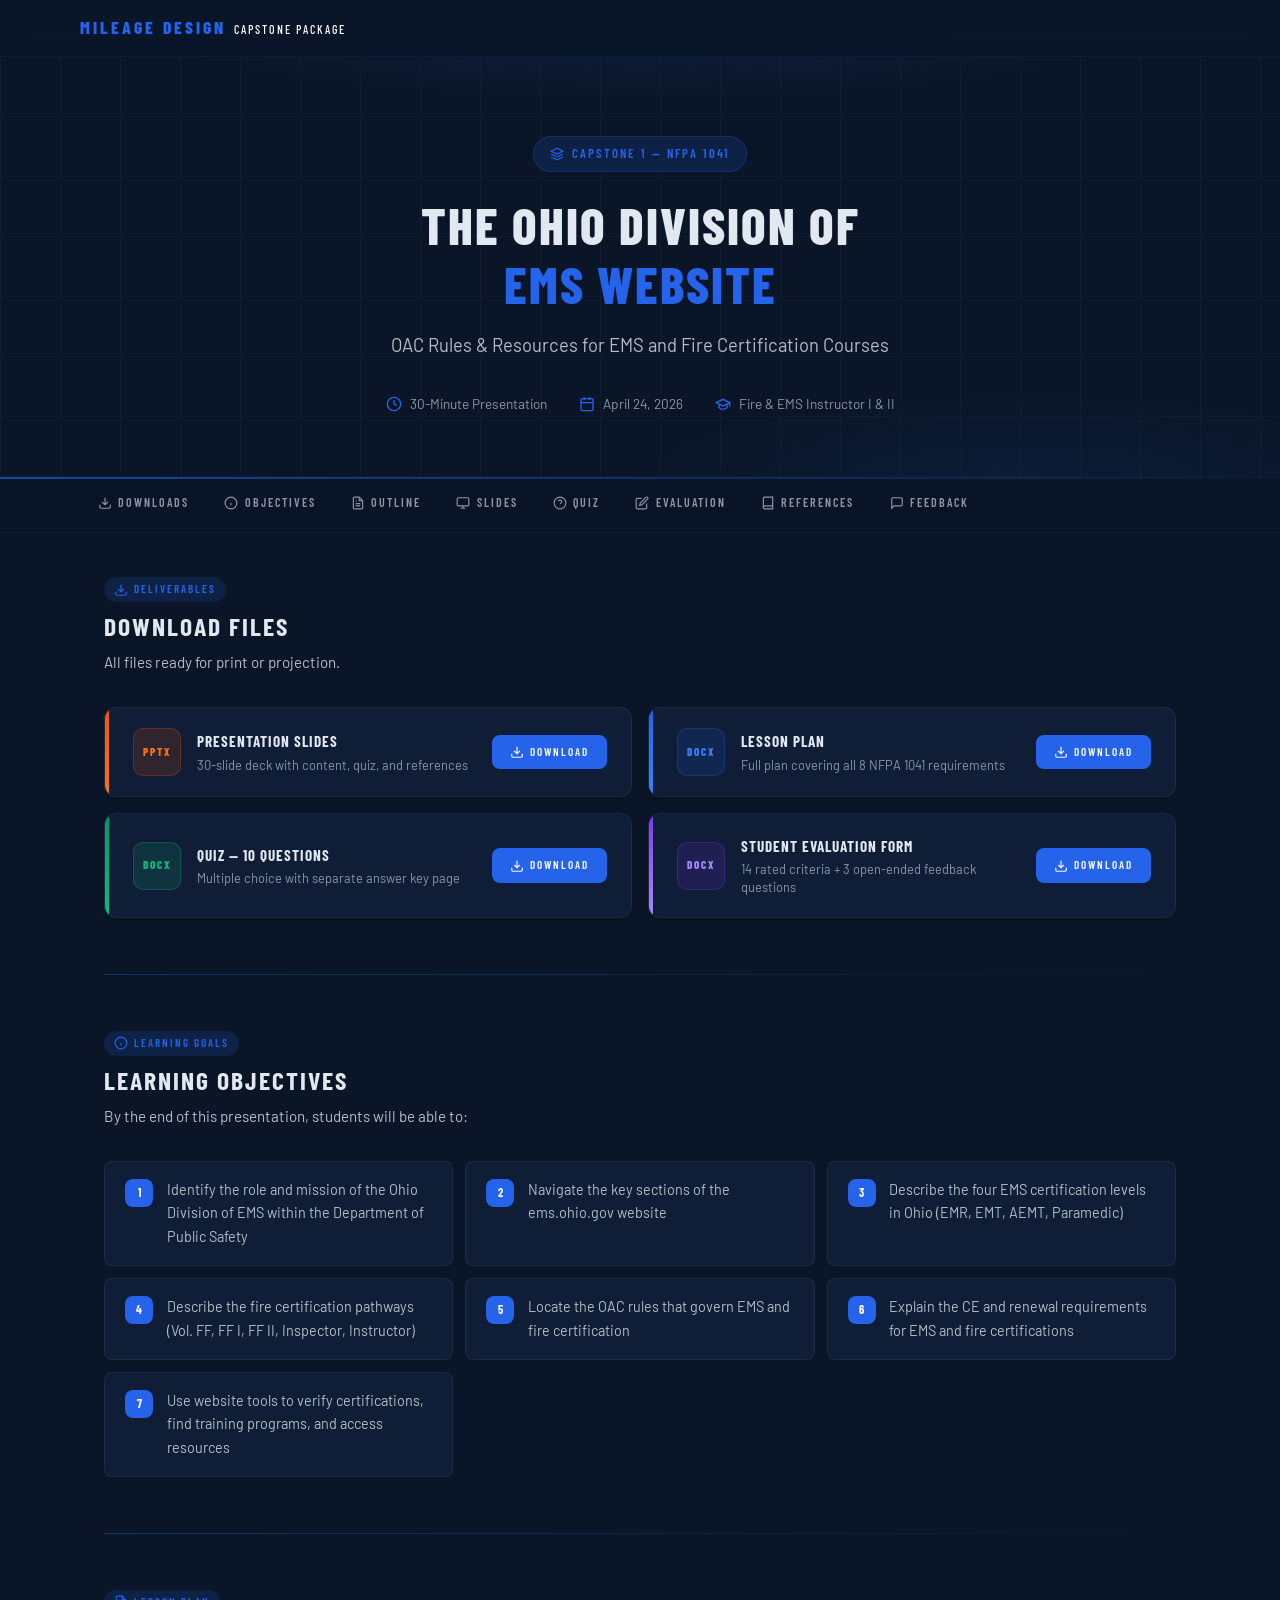
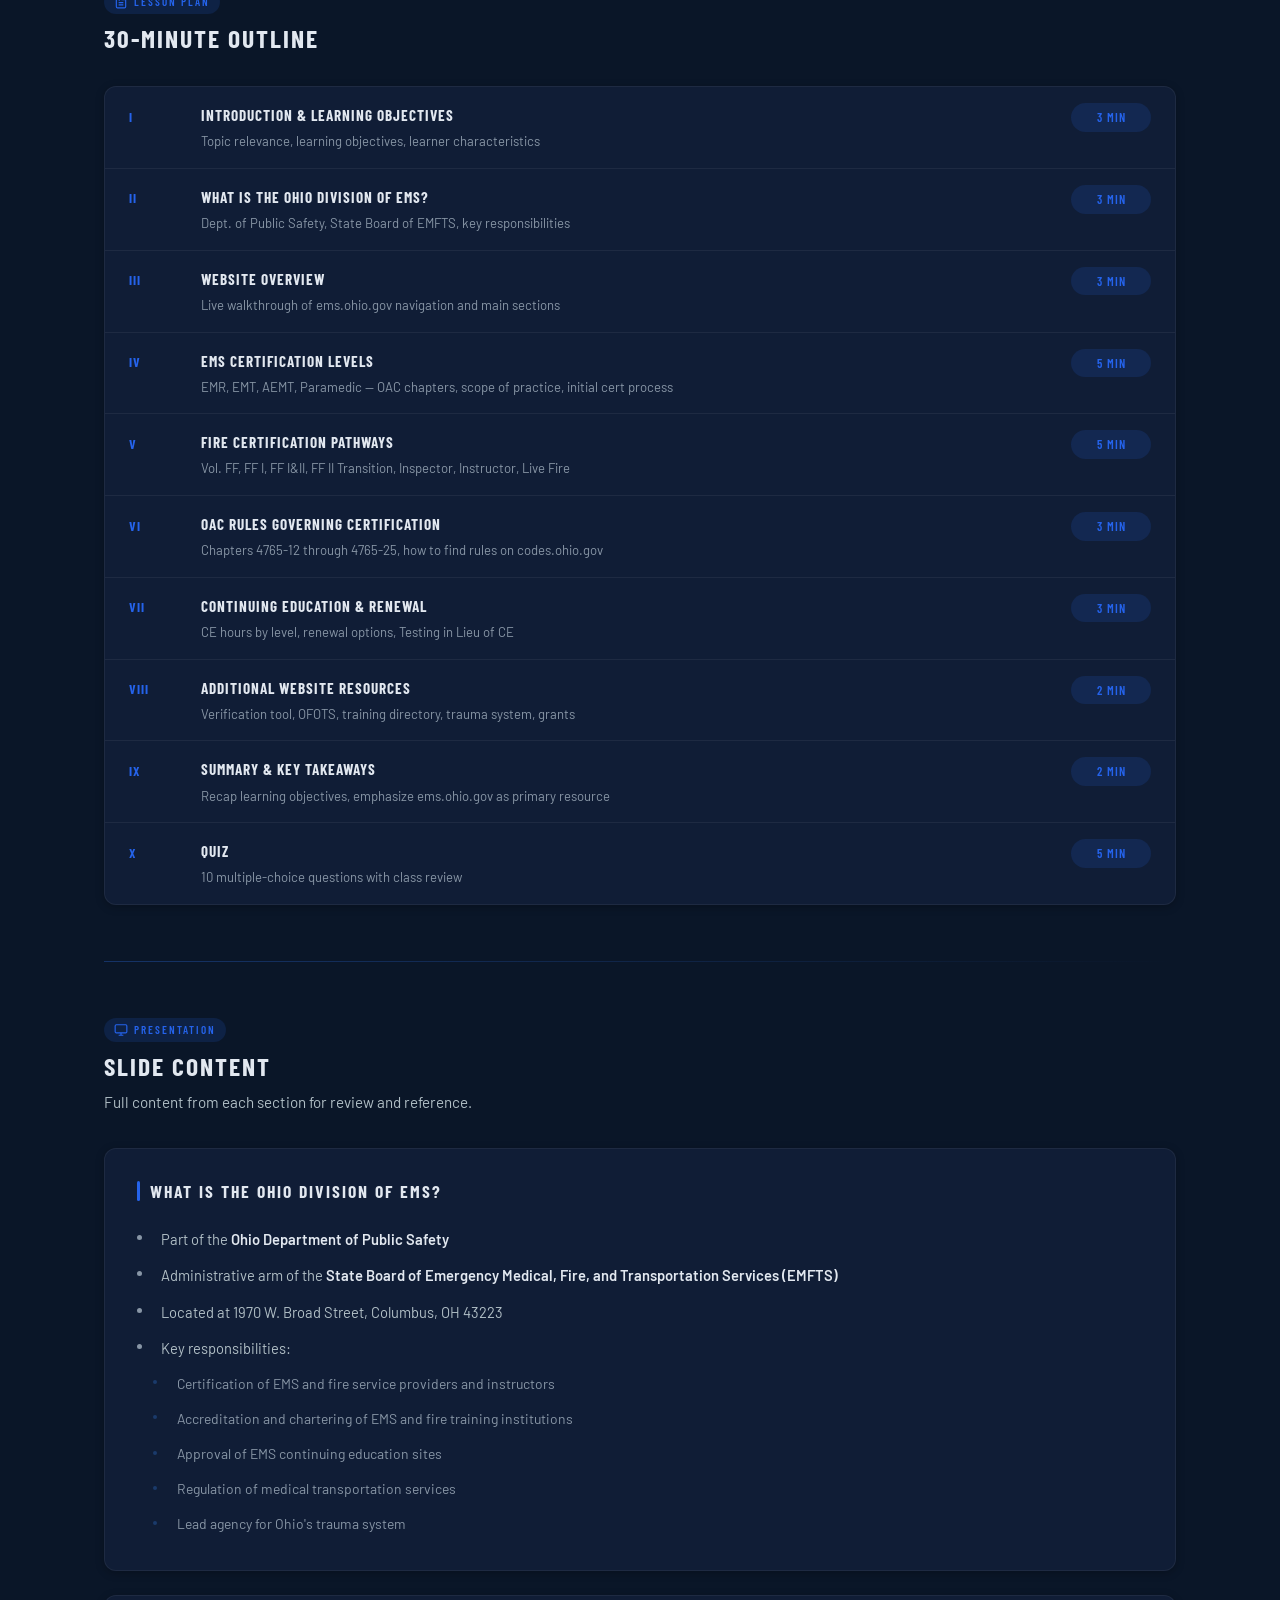
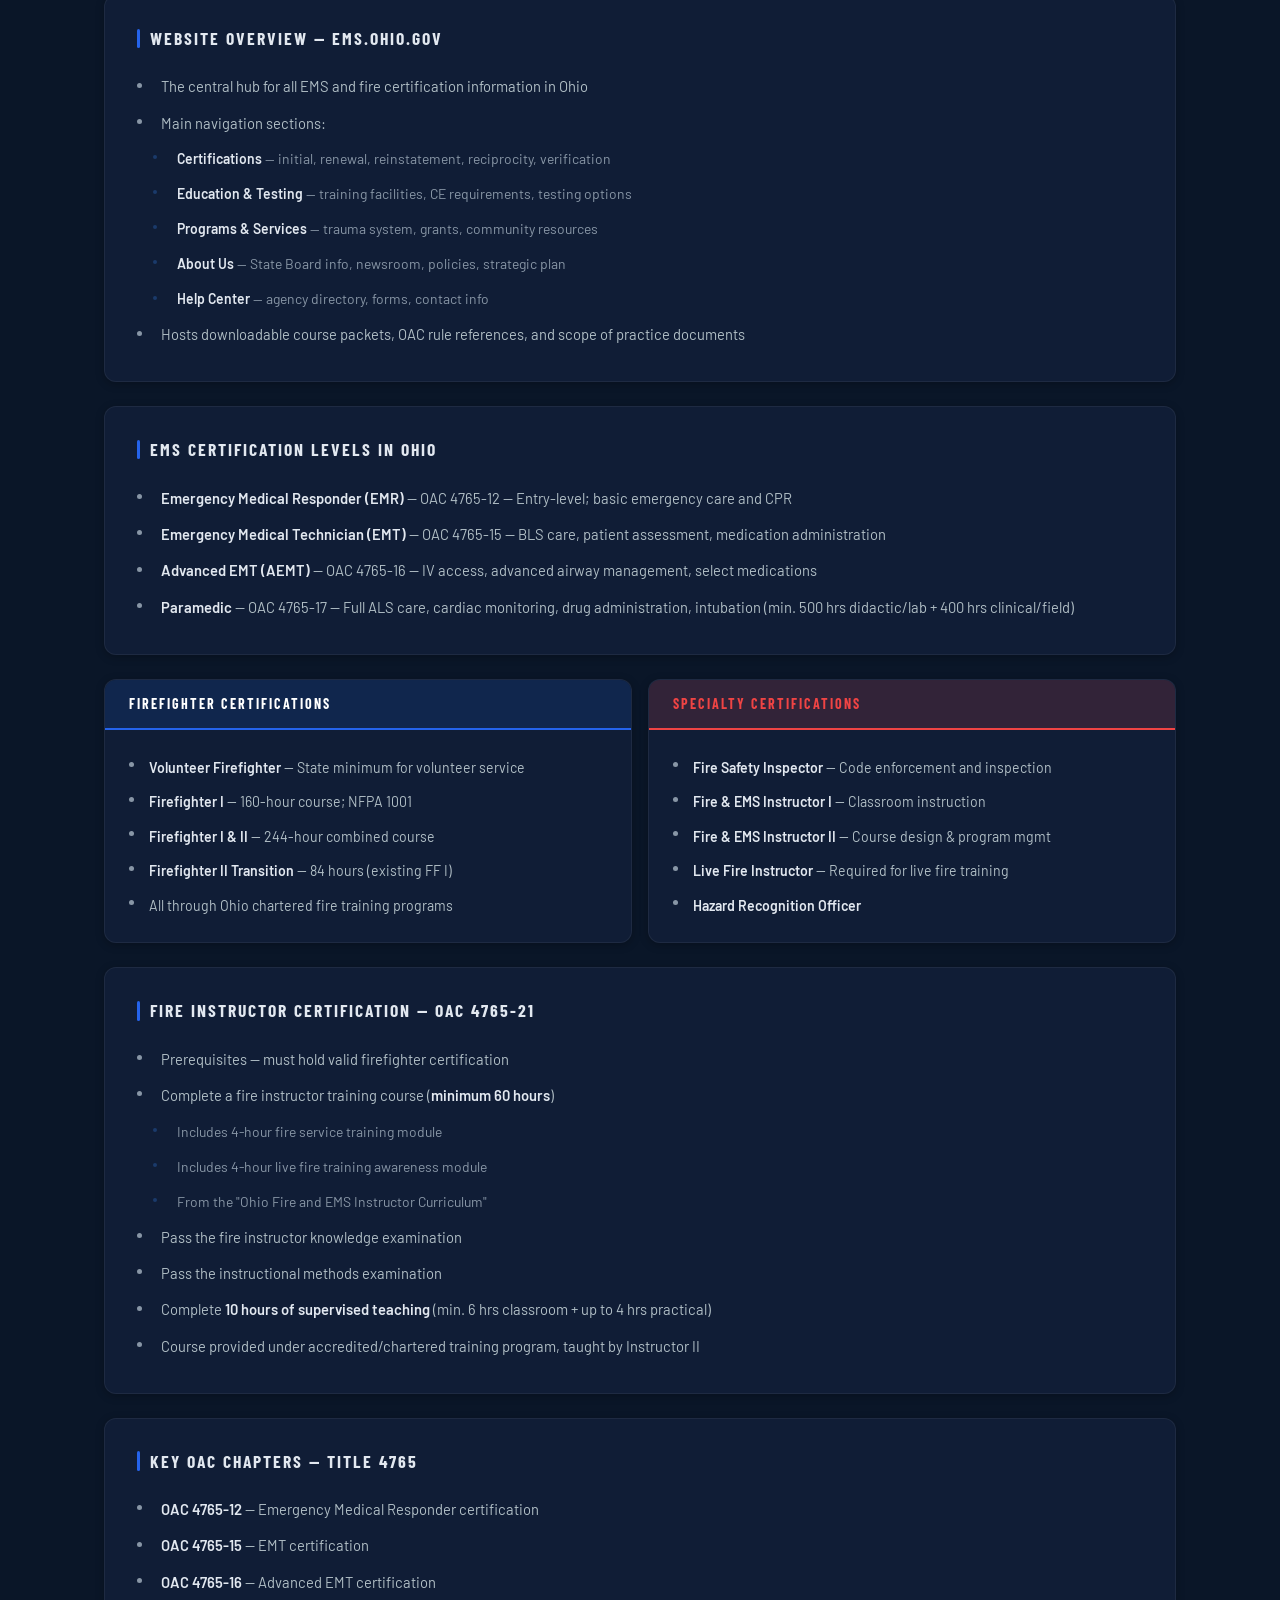
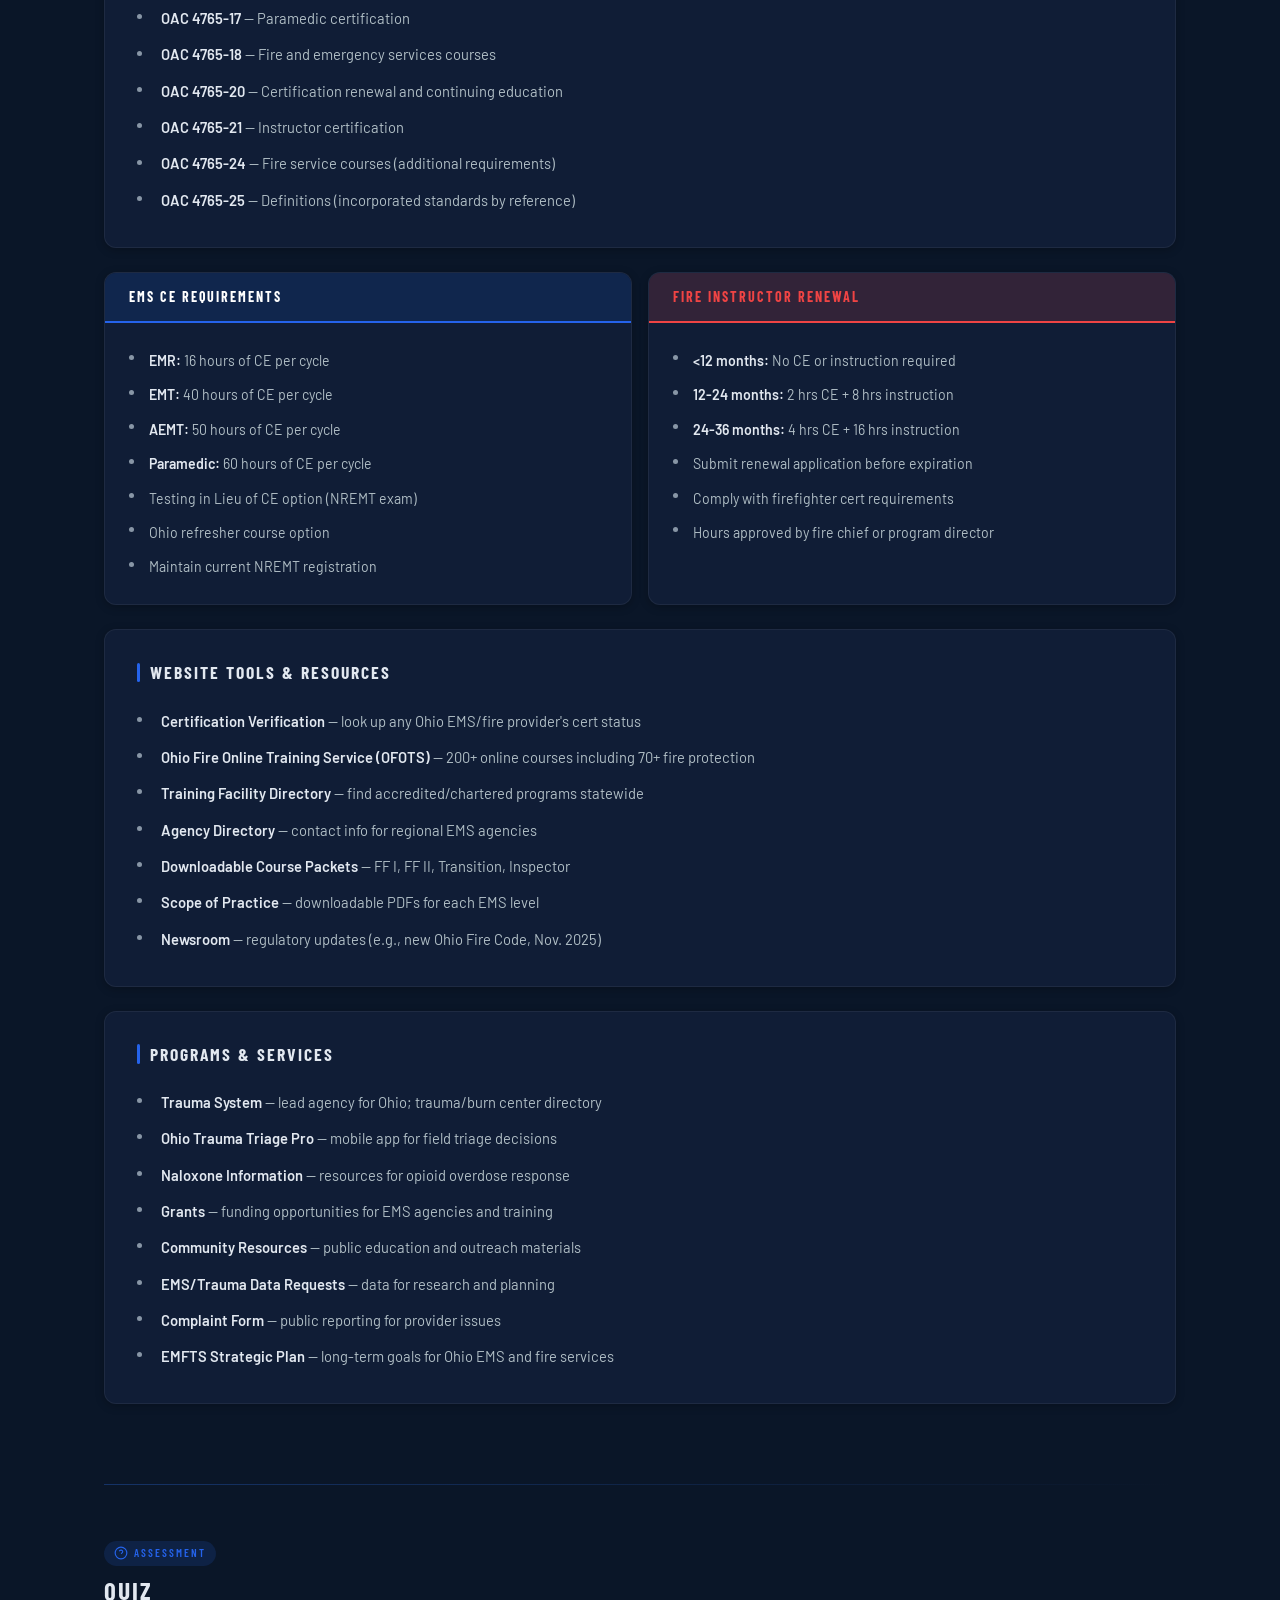
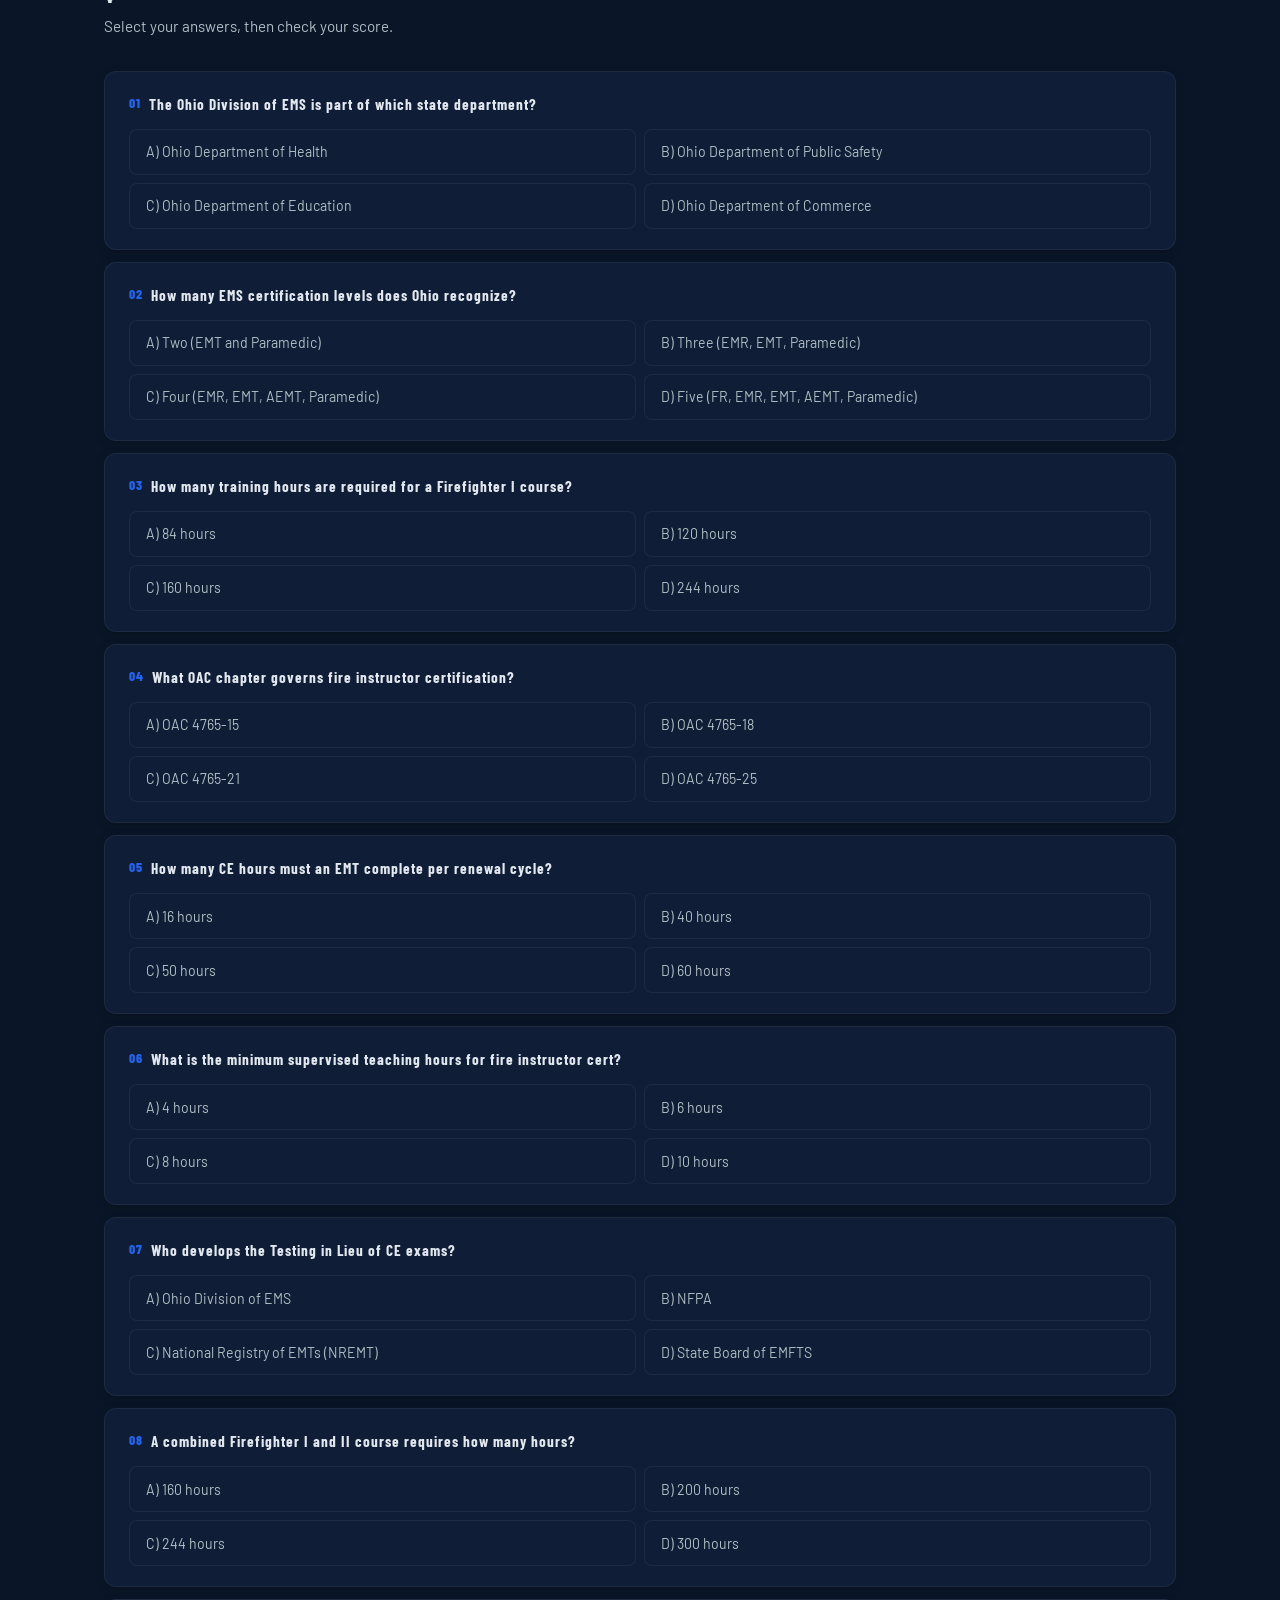
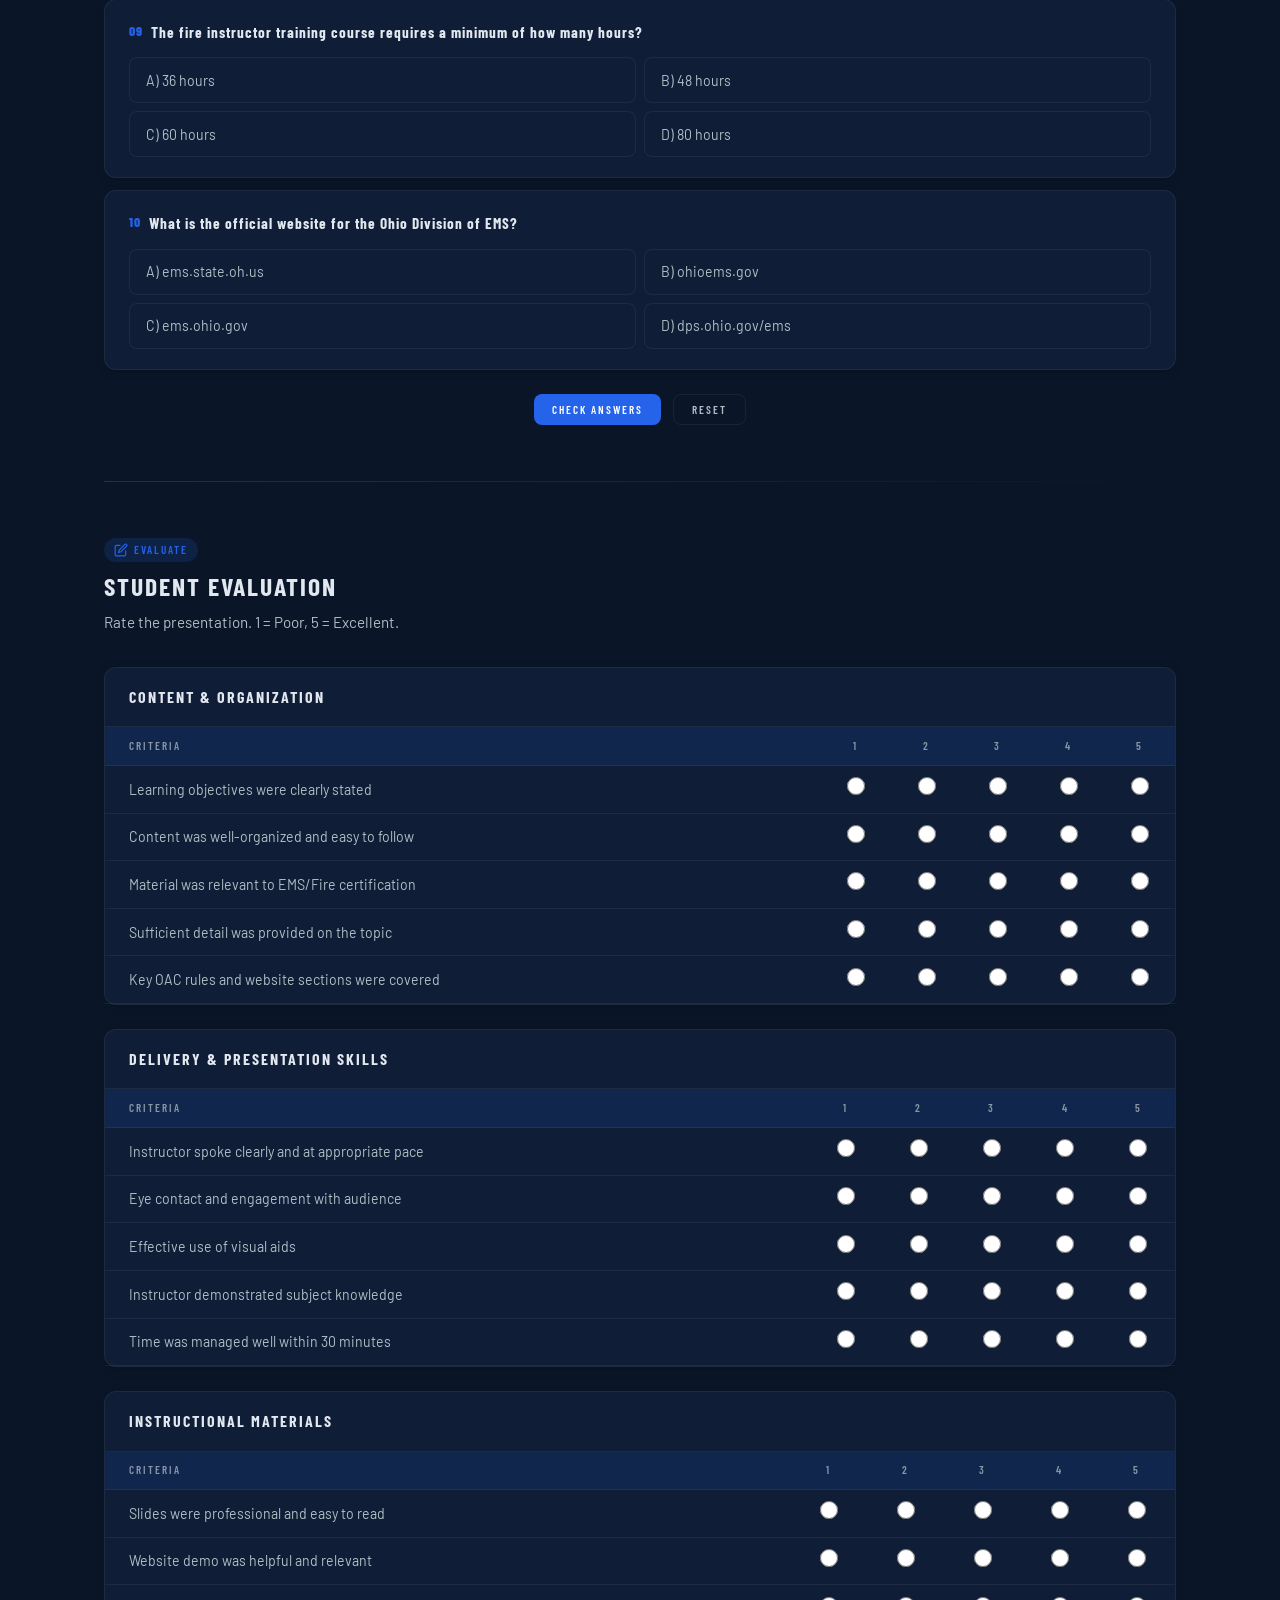
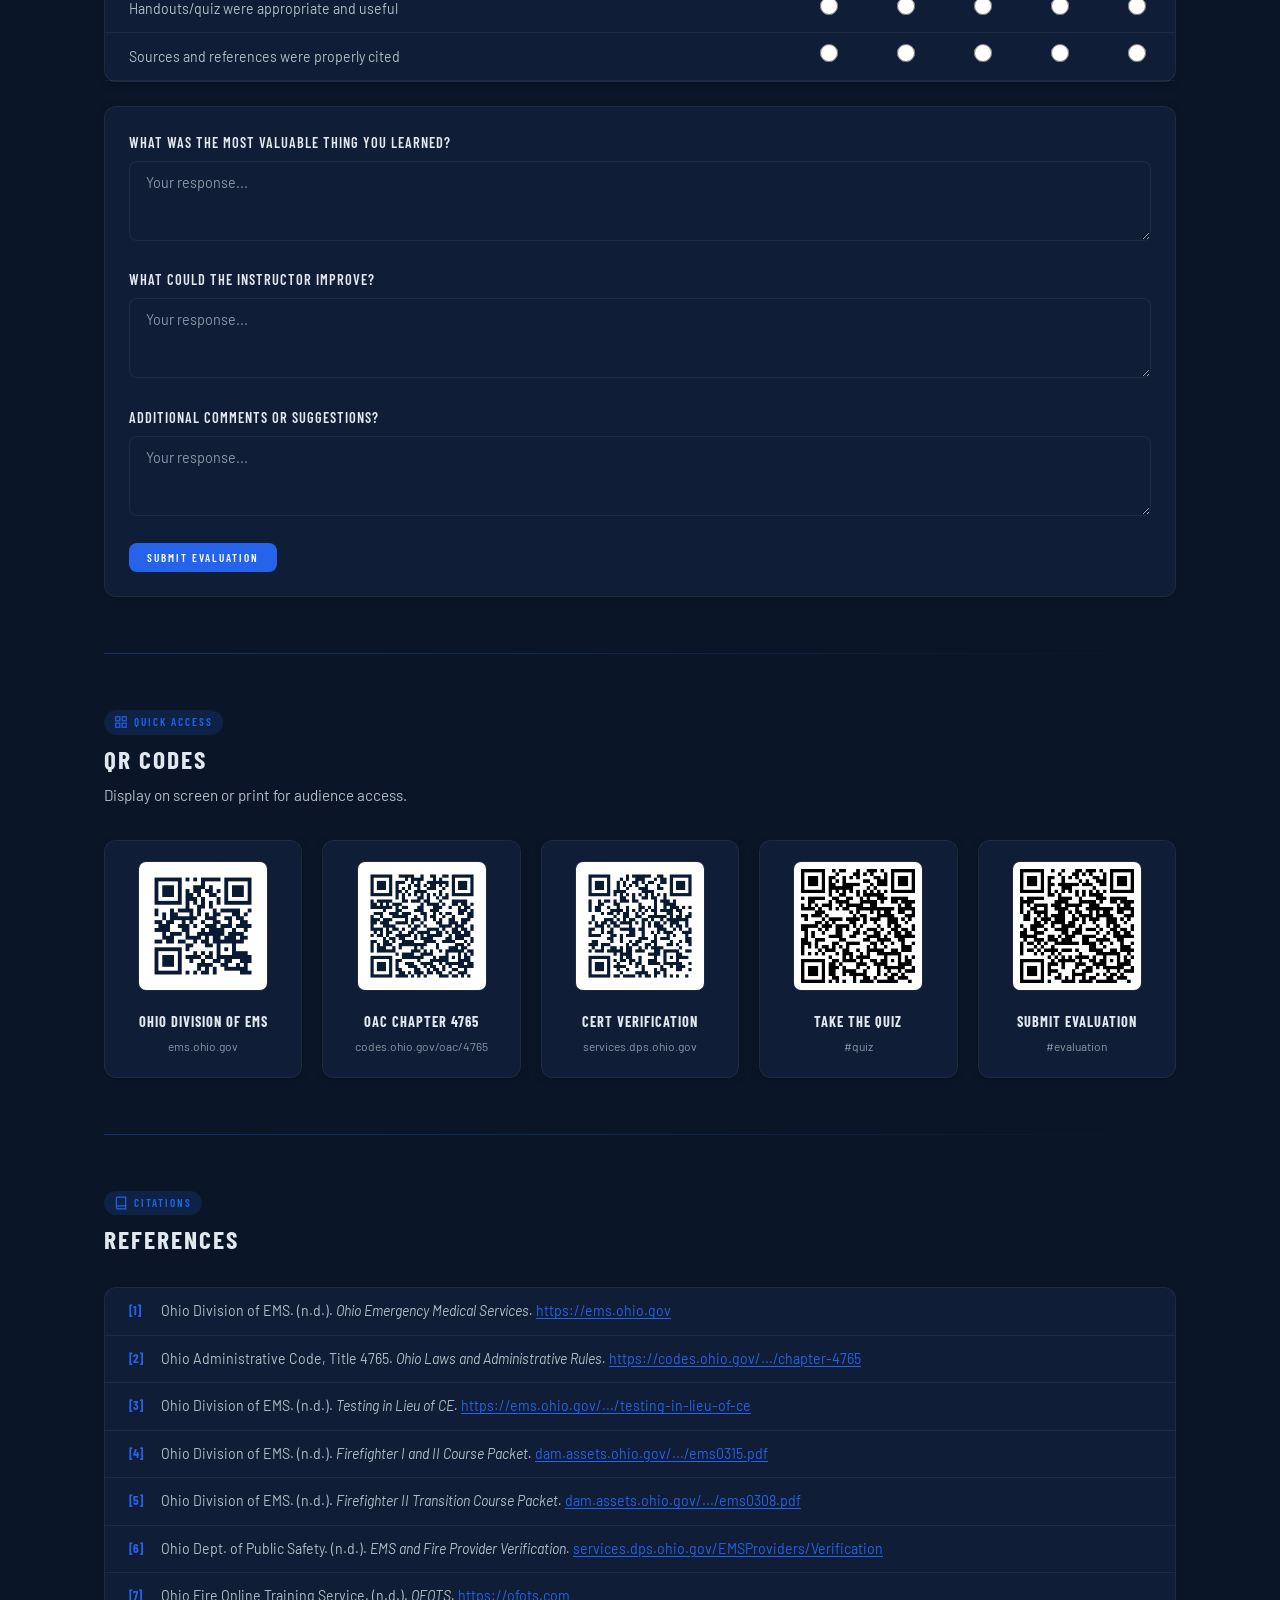
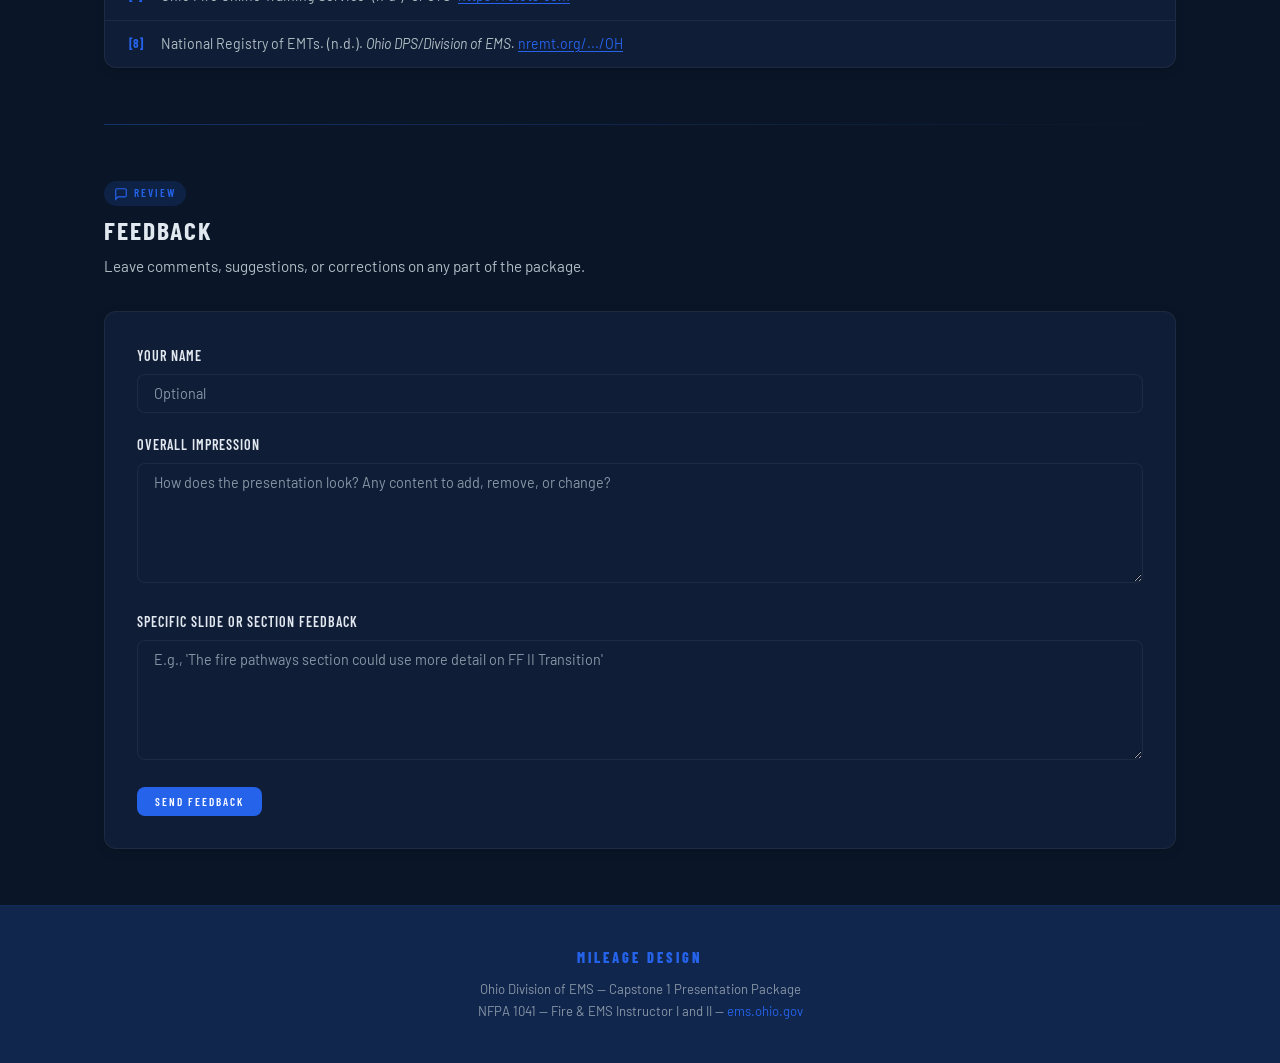
==== commit 1a18d389: "Add quiz and evaluation QR codes to Quick Reference section Expand the Quick Access QR grid from 3 t" ====
--- a/index.html
+++ b/index.html
@@ -774,15 +774,15 @@
     /* ===== QR ===== */
     .qr-grid {
       display: grid;
-      grid-template-columns: repeat(3, 1fr);
-      gap: 1.5rem;
+      grid-template-columns: repeat(auto-fit, minmax(180px, 1fr));
+      gap: 1.25rem;
     }
     @media (max-width: 600px) { .qr-grid { grid-template-columns: 1fr; } }
     .qr-item { text-align: center; }
-    .qr-item .card-body { padding: 1.5rem; }
+    .qr-item .card-body { padding: 1.25rem; }
     .qr-item img {
-      width: 140px;
-      height: 140px;
+      width: 130px;
+      height: 130px;
       border-radius: var(--radius-btn);
       margin-bottom: 0.75rem;
       border: 1px solid var(--border);
@@ -1424,6 +1424,8 @@
     <div class="card qr-item"><div class="card-body"><img src="QR-ems-ohio-gov.png" alt="QR: ems.ohio.gov"><div class="qr-label">Ohio Division of EMS</div><div class="qr-url">ems.ohio.gov</div></div></div>
     <div class="card qr-item"><div class="card-body"><img src="QR-oac-4765.png" alt="QR: OAC 4765"><div class="qr-label">OAC Chapter 4765</div><div class="qr-url">codes.ohio.gov/oac/4765</div></div></div>
     <div class="card qr-item"><div class="card-body"><img src="QR-cert-verification.png" alt="QR: Verification"><div class="qr-label">Cert Verification</div><div class="qr-url">services.dps.ohio.gov</div></div></div>
+    <div class="card qr-item"><div class="card-body"><img src="QR-quiz.png" alt="QR: Quiz"><div class="qr-label">Take the Quiz</div><div class="qr-url">#quiz</div></div></div>
+    <div class="card qr-item"><div class="card-body"><img src="QR-evaluation.png" alt="QR: Evaluation"><div class="qr-label">Submit Evaluation</div><div class="qr-url">#evaluation</div></div></div>
   </div>
 </section>
 
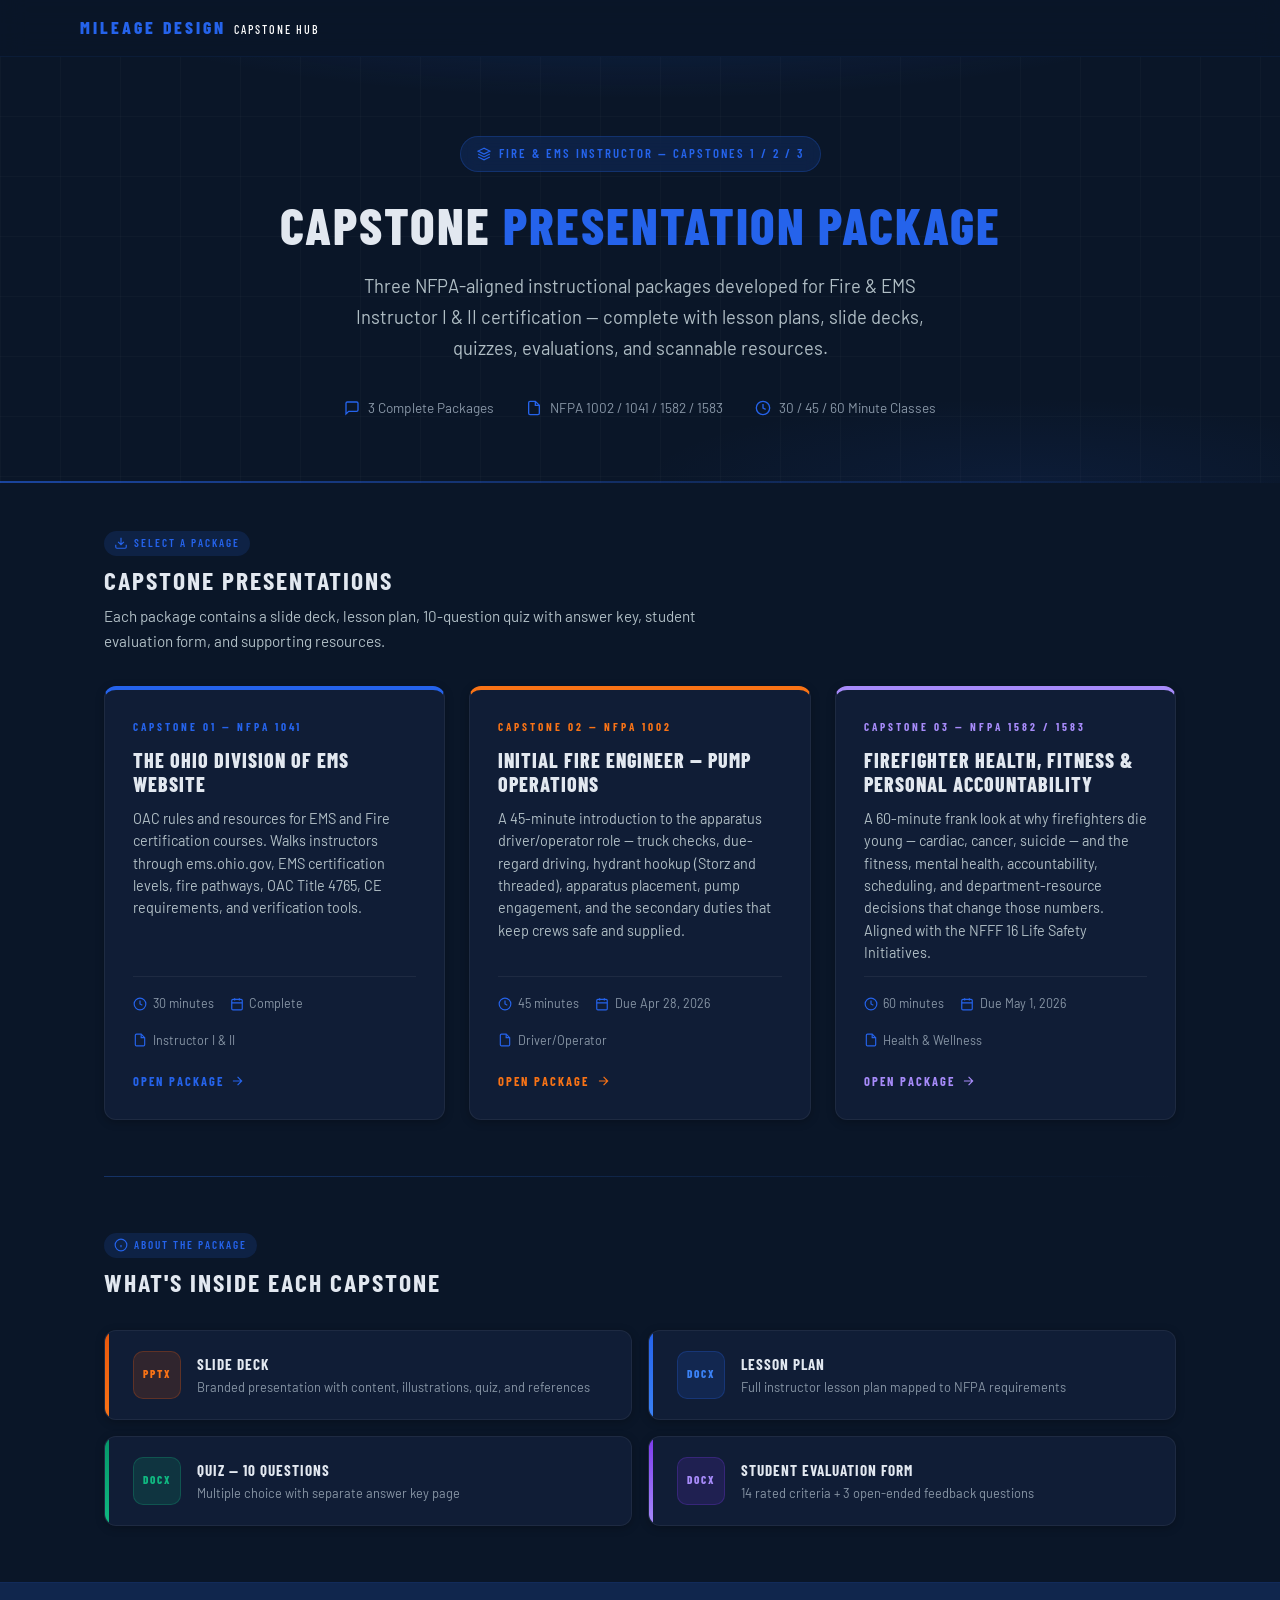
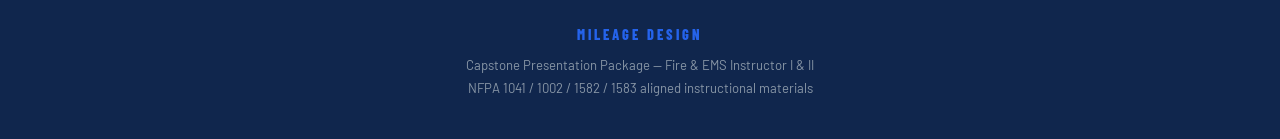
==== commit cc829e48: "Expand to three-capstone hub: Pump Ops + Health & Fitness Reorganizes single-presentation site into " ====
--- a/index.html
+++ b/index.html
@@ -3,908 +3,11 @@
 <head>
   <meta charset="UTF-8">
   <meta name="viewport" content="width=device-width, initial-scale=1.0">
-  <title>Ohio Division of EMS — Capstone 1 Presentation Package</title>
+  <title>Capstone Presentation Package &mdash; Fire &amp; EMS Instructor I &amp; II</title>
   <link rel="preconnect" href="https://fonts.googleapis.com">
   <link rel="preconnect" href="https://fonts.gstatic.com" crossorigin>
   <link href="https://fonts.googleapis.com/css2?family=Barlow+Condensed:wght@400;500;600;700;800&family=Barlow:wght@300;400;500;600;700&display=swap" rel="stylesheet">
-  <style>
-    :root {
-      --bg: #0a1628;
-      --bg-card: #101d36;
-      --bg-card-hover: #152444;
-      --primary-dark: #10264D;
-      --primary-light: #1a3a6b;
-      --accent-blue: #2563eb;
-      --success-green: #10B981;
-      --danger-red: #EF4444;
-      --info-blue: #3B82F6;
-      --text-primary: #e2e8f0;
-      --text-secondary: #b0bec5;
-      --text-muted: #8896a6;
-      --border: rgba(255,255,255,0.06);
-      --border-accent: rgba(37,99,235,0.25);
-      --radius-card: 12px;
-      --radius-btn: 8px;
-      --radius-pill: 20px;
-      --shadow-card: 0 2px 8px rgba(0,0,0,0.25);
-      --shadow-hover: 0 8px 24px rgba(0,0,0,0.4);
-      --transition: all 0.2s ease;
-    }
-
-    * { margin: 0; padding: 0; box-sizing: border-box; }
-
-    /* ===== SCROLLBAR ===== */
-    ::-webkit-scrollbar { width: 6px; }
-    ::-webkit-scrollbar-track { background: var(--bg); }
-    ::-webkit-scrollbar-thumb { background: var(--primary-light); border-radius: 3px; }
-    ::-webkit-scrollbar-thumb:hover { background: var(--accent-blue); }
-    html { scrollbar-width: thin; scrollbar-color: var(--primary-light) var(--bg); }
-
-    body {
-      font-family: 'Barlow', sans-serif;
-      color: var(--text-primary);
-      background: var(--bg);
-      line-height: 1.65;
-      font-weight: 400;
-      -webkit-font-smoothing: antialiased;
-      -moz-osx-font-smoothing: grayscale;
-    }
-
-    /* ===== HEADER ===== */
-    .site-header {
-      position: fixed;
-      top: 0;
-      left: 0;
-      right: 0;
-      z-index: 200;
-      background: rgba(10,22,40,0.85);
-      backdrop-filter: blur(12px);
-      -webkit-backdrop-filter: blur(12px);
-      border-bottom: 1px solid rgba(37,99,235,0.08);
-      padding: 0 1.5rem;
-    }
-    .header-inner {
-      max-width: 1120px;
-      margin: 0 auto;
-      display: flex;
-      align-items: center;
-      justify-content: space-between;
-      height: 56px;
-    }
-    .logo {
-      display: flex;
-      align-items: baseline;
-      gap: 0.5rem;
-    }
-    .logo-brand {
-      font-family: 'Barlow Condensed', sans-serif;
-      font-weight: 800;
-      font-size: 1.1rem;
-      color: var(--accent-blue);
-      text-transform: uppercase;
-      letter-spacing: 3px;
-      text-decoration: none;
-    }
-    .logo-sub {
-      font-family: 'Barlow Condensed', sans-serif;
-      font-weight: 500;
-      font-size: 0.75rem;
-      color: #fff;
-      text-transform: uppercase;
-      letter-spacing: 2px;
-    }
-
-    /* ===== HERO ===== */
-    .hero {
-      background: var(--bg);
-      color: #fff;
-      padding: 0;
-      position: relative;
-      overflow: hidden;
-      margin-top: 56px;
-    }
-    .hero-bg {
-      position: absolute;
-      inset: 0;
-      background:
-        radial-gradient(ellipse 80% 50% at 50% -20%, rgba(37,99,235,0.2) 0%, transparent 60%),
-        radial-gradient(ellipse 60% 40% at 80% 100%, rgba(37,99,235,0.08) 0%, transparent 50%);
-    }
-    .hero-grid {
-      position: absolute;
-      inset: 0;
-      background-image:
-        linear-gradient(rgba(255,255,255,0.02) 1px, transparent 1px),
-        linear-gradient(90deg, rgba(255,255,255,0.02) 1px, transparent 1px);
-      background-size: 60px 60px;
-    }
-    .hero-content {
-      position: relative;
-      z-index: 1;
-      max-width: 800px;
-      margin: 0 auto;
-      padding: 5rem 2rem 4rem;
-      text-align: center;
-    }
-    .hero-badge {
-      display: inline-flex;
-      align-items: center;
-      gap: 0.5rem;
-      padding: 0.4rem 1rem;
-      background: rgba(37,99,235,0.15);
-      border: 1px solid var(--border-accent);
-      border-radius: var(--radius-pill);
-      font-family: 'Barlow Condensed', sans-serif;
-      font-size: 0.8rem;
-      font-weight: 600;
-      color: var(--accent-blue);
-      letter-spacing: 2px;
-      text-transform: uppercase;
-      margin-bottom: 1.5rem;
-      backdrop-filter: blur(8px);
-    }
-    .hero h1 {
-      font-family: 'Barlow Condensed', sans-serif;
-      font-size: clamp(2.2rem, 5vw, 3.2rem);
-      font-weight: 800;
-      letter-spacing: 2px;
-      text-transform: uppercase;
-      line-height: 1.15;
-      margin-bottom: 1rem;
-      color: var(--text-primary);
-    }
-    .hero h1 span {
-      color: var(--accent-blue);
-    }
-    .hero-sub {
-      font-family: 'Barlow', sans-serif;
-      font-size: clamp(1rem, 2vw, 1.15rem);
-      color: var(--text-secondary);
-      max-width: 560px;
-      margin: 0 auto 2rem;
-      line-height: 1.7;
-    }
-    .hero-meta {
-      display: flex;
-      justify-content: center;
-      gap: 2rem;
-      flex-wrap: wrap;
-    }
-    .hero-meta-item {
-      display: flex;
-      align-items: center;
-      gap: 0.5rem;
-      font-size: 0.85rem;
-      color: var(--text-muted);
-    }
-    .hero-meta-item svg {
-      width: 16px;
-      height: 16px;
-      color: var(--accent-blue);
-      flex-shrink: 0;
-    }
-    .hero-accent {
-      position: absolute;
-      bottom: 0;
-      left: 0;
-      right: 0;
-      height: 2px;
-      background: linear-gradient(to right, rgba(37,99,235,0.6), rgba(37,99,235,0.0));
-    }
-
-    /* ===== NAV ===== */
-    .nav {
-      position: sticky;
-      top: 56px;
-      z-index: 100;
-      background: rgba(10,22,40,0.92);
-      backdrop-filter: blur(12px);
-      -webkit-backdrop-filter: blur(12px);
-      border-bottom: 1px solid rgba(37,99,235,0.08);
-    }
-    .nav-inner {
-      max-width: 1120px;
-      margin: 0 auto;
-      display: flex;
-      overflow-x: auto;
-      -webkit-overflow-scrolling: touch;
-      scrollbar-width: none;
-    }
-    .nav-inner::-webkit-scrollbar { display: none; }
-    .nav a {
-      display: flex;
-      align-items: center;
-      gap: 0.4rem;
-      padding: 0.85rem 1.1rem;
-      text-decoration: none;
-      color: var(--text-muted);
-      font-family: 'Barlow Condensed', sans-serif;
-      font-size: 0.75rem;
-      font-weight: 600;
-      white-space: nowrap;
-      letter-spacing: 2px;
-      text-transform: uppercase;
-      border-bottom: 2px solid transparent;
-      transition: var(--transition);
-    }
-    .nav a:hover { color: var(--text-primary); }
-    .nav a.active {
-      color: var(--accent-blue);
-      border-bottom-color: var(--accent-blue);
-    }
-    .nav a svg { width: 14px; height: 14px; }
-
-    /* ===== LAYOUT ===== */
-    .container { max-width: 1120px; margin: 0 auto; padding: 0 1.5rem; }
-    section { padding: 3.5rem 0; }
-    section:first-of-type { padding-top: 3rem; }
-
-    .section-header {
-      margin-bottom: 2rem;
-    }
-    .section-label {
-      display: inline-flex;
-      align-items: center;
-      gap: 0.4rem;
-      font-family: 'Barlow Condensed', sans-serif;
-      font-size: 0.7rem;
-      font-weight: 600;
-      letter-spacing: 2px;
-      text-transform: uppercase;
-      color: var(--accent-blue);
-      margin-bottom: 0.5rem;
-      padding: 3px 10px;
-      background: rgba(37,99,235,0.15);
-      border-radius: var(--radius-pill);
-    }
-    .section-label svg { width: 14px; height: 14px; }
-    .section-title {
-      font-family: 'Barlow Condensed', sans-serif;
-      font-size: 1.6rem;
-      font-weight: 700;
-      color: var(--text-primary);
-      letter-spacing: 2px;
-      text-transform: uppercase;
-      line-height: 1.25;
-    }
-    .section-desc {
-      color: var(--text-secondary);
-      margin-top: 0.5rem;
-      font-size: 0.95rem;
-      max-width: 600px;
-    }
-
-    /* ===== CARDS ===== */
-    .card {
-      background: var(--bg-card);
-      border: 1px solid var(--border);
-      border-radius: var(--radius-card);
-      box-shadow: var(--shadow-card);
-      transition: var(--transition);
-    }
-    .card:hover {
-      box-shadow: var(--shadow-hover);
-      transform: translateY(-2px);
-    }
-    .card-body { padding: 1.5rem; }
-
-    /* ===== DIVIDERS ===== */
-    .divider {
-      height: 1px;
-      background: linear-gradient(to right, rgba(46,117,247,0.3), rgba(46,117,247,0.0));
-      margin: 0;
-    }
-
-    /* ===== DOWNLOAD GRID ===== */
-    .dl-grid {
-      display: grid;
-      grid-template-columns: repeat(2, 1fr);
-      gap: 1rem;
-    }
-    @media (max-width: 700px) { .dl-grid { grid-template-columns: 1fr; } }
-
-    .dl-card {
-      display: flex;
-      align-items: stretch;
-      overflow: hidden;
-    }
-    .dl-card:hover { background: var(--bg-card-hover); }
-    .dl-card .dl-accent {
-      width: 4px;
-      flex-shrink: 0;
-    }
-    .dl-card .dl-accent.pptx { background: linear-gradient(180deg, #EA580C, #F97316); }
-    .dl-card .dl-accent.docx-blue { background: linear-gradient(180deg, var(--accent-blue), var(--info-blue)); }
-    .dl-card .dl-accent.docx-green { background: linear-gradient(180deg, #059669, var(--success-green)); }
-    .dl-card .dl-accent.docx-purple { background: linear-gradient(180deg, #7C3AED, #A78BFA); }
-
-    .dl-card .dl-body {
-      padding: 1.25rem 1.5rem;
-      flex: 1;
-      display: flex;
-      align-items: center;
-      gap: 1rem;
-    }
-    .dl-icon {
-      width: 48px;
-      height: 48px;
-      border-radius: 10px;
-      display: flex;
-      align-items: center;
-      justify-content: center;
-      flex-shrink: 0;
-      font-family: 'Barlow Condensed', sans-serif;
-      font-size: 0.7rem;
-      font-weight: 800;
-      letter-spacing: 2px;
-      text-transform: uppercase;
-    }
-    .dl-icon.pptx { background: rgba(234,88,12,0.15); color: #F97316; border: 1px solid rgba(234,88,12,0.25); }
-    .dl-icon.docx-blue { background: rgba(37,99,235,0.15); color: var(--info-blue); border: 1px solid var(--border-accent); }
-    .dl-icon.docx-green { background: rgba(16,185,129,0.15); color: var(--success-green); border: 1px solid rgba(16,185,129,0.25); }
-    .dl-icon.docx-purple { background: rgba(124,58,237,0.15); color: #A78BFA; border: 1px solid rgba(124,58,237,0.25); }
-
-    .dl-info { flex: 1; }
-    .dl-info h3 {
-      font-family: 'Barlow Condensed', sans-serif;
-      font-size: 0.95rem;
-      font-weight: 700;
-      color: var(--text-primary);
-      margin-bottom: 0.15rem;
-      letter-spacing: 1px;
-      text-transform: uppercase;
-    }
-    .dl-info p { font-size: 0.8rem; color: var(--text-muted); line-height: 1.4; }
-    .dl-btn {
-      display: inline-flex;
-      align-items: center;
-      gap: 0.35rem;
-      padding: 8px 18px;
-      background: var(--accent-blue);
-      color: #fff;
-      text-decoration: none;
-      border-radius: var(--radius-btn);
-      font-family: 'Barlow Condensed', sans-serif;
-      font-size: 0.7rem;
-      font-weight: 600;
-      letter-spacing: 2px;
-      text-transform: uppercase;
-      transition: var(--transition);
-      white-space: nowrap;
-    }
-    .dl-btn:hover { background: #1d4ed8; transform: translateY(-1px); box-shadow: 0 4px 12px rgba(37,99,235,0.4); }
-    .dl-btn svg { width: 14px; height: 14px; }
-
-    /* ===== OBJECTIVES ===== */
-    .obj-grid {
-      display: grid;
-      grid-template-columns: repeat(auto-fill, minmax(320px, 1fr));
-      gap: 0.75rem;
-    }
-    .obj-item {
-      display: flex;
-      align-items: flex-start;
-      gap: 0.85rem;
-      padding: 1rem 1.25rem;
-      background: var(--bg-card);
-      border: 1px solid var(--border);
-      border-radius: var(--radius-btn);
-      transition: var(--transition);
-    }
-    .obj-item:hover { border-color: var(--border-accent); background: var(--bg-card-hover); box-shadow: var(--shadow-card); }
-    .obj-num {
-      width: 28px;
-      height: 28px;
-      border-radius: 8px;
-      background: var(--accent-blue);
-      color: #fff;
-      display: flex;
-      align-items: center;
-      justify-content: center;
-      font-family: 'Barlow Condensed', sans-serif;
-      font-size: 0.75rem;
-      font-weight: 700;
-      flex-shrink: 0;
-      margin-top: 1px;
-    }
-    .obj-item p { font-size: 0.9rem; color: var(--text-secondary); }
-
-    /* ===== OUTLINE ===== */
-    .outline-card { overflow: hidden; }
-    .outline-card:hover { transform: none; }
-    .outline-row {
-      display: grid;
-      grid-template-columns: 3.5rem 1fr 5rem;
-      align-items: start;
-      gap: 1rem;
-      padding: 1rem 1.5rem;
-      border-bottom: 1px solid var(--border);
-      transition: var(--transition);
-    }
-    .outline-row:last-child { border-bottom: none; }
-    .outline-row:hover { background: var(--bg-card-hover); }
-    .outline-num {
-      font-family: 'Barlow Condensed', sans-serif;
-      font-size: 0.85rem;
-      font-weight: 700;
-      color: var(--accent-blue);
-      letter-spacing: 1px;
-      padding-top: 0.15rem;
-    }
-    .outline-section h4 {
-      font-family: 'Barlow Condensed', sans-serif;
-      font-size: 0.95rem;
-      font-weight: 700;
-      color: var(--text-primary);
-      margin-bottom: 0.25rem;
-      letter-spacing: 1px;
-      text-transform: uppercase;
-    }
-    .outline-section p {
-      font-size: 0.82rem;
-      color: var(--text-muted);
-      line-height: 1.5;
-    }
-    .outline-time {
-      font-family: 'Barlow Condensed', sans-serif;
-      font-size: 0.78rem;
-      font-weight: 600;
-      color: var(--accent-blue);
-      background: rgba(37,99,235,0.15);
-      padding: 0.25rem 0.6rem;
-      border-radius: var(--radius-pill);
-      text-align: center;
-      white-space: nowrap;
-      letter-spacing: 1px;
-      text-transform: uppercase;
-    }
-
-    /* ===== CONTENT BLOCKS ===== */
-    .content-block {
-      margin-bottom: 1.5rem;
-    }
-    .content-block:hover { transform: none; }
-    .content-block .card-body { padding: 1.75rem 2rem; }
-    .content-block h3 {
-      font-family: 'Barlow Condensed', sans-serif;
-      font-size: 1.1rem;
-      font-weight: 700;
-      color: var(--text-primary);
-      margin-bottom: 1rem;
-      display: flex;
-      align-items: center;
-      gap: 0.6rem;
-      letter-spacing: 2px;
-      text-transform: uppercase;
-    }
-    .content-block h3::before {
-      content: '';
-      width: 3px;
-      height: 1.1em;
-      background: var(--accent-blue);
-      border-radius: 2px;
-      flex-shrink: 0;
-    }
-    .content-block ul {
-      list-style: none;
-      padding: 0;
-    }
-    .content-block li {
-      padding: 0.4rem 0 0.4rem 1.5rem;
-      position: relative;
-      font-size: 0.92rem;
-      line-height: 1.6;
-      color: var(--text-secondary);
-    }
-    .content-block li::before {
-      content: '';
-      position: absolute;
-      left: 0;
-      top: 0.85rem;
-      width: 5px;
-      height: 5px;
-      border-radius: 50%;
-      background: var(--text-muted);
-    }
-    .content-block li strong { color: var(--text-primary); font-weight: 600; }
-    .content-block .sub-list { margin-left: 1rem; }
-    .content-block .sub-list li { font-size: 0.87rem; color: var(--text-muted); }
-    .content-block .sub-list li::before { width: 4px; height: 4px; background: var(--primary-light); }
-
-    /* ===== TWO COLUMNS ===== */
-    .two-col {
-      display: grid;
-      grid-template-columns: 1fr 1fr;
-      gap: 1rem;
-      margin-bottom: 1.5rem;
-    }
-    @media (max-width: 700px) { .two-col { grid-template-columns: 1fr; } }
-    .col-card { overflow: hidden; }
-    .col-card:hover { transform: none; }
-    .col-header {
-      padding: 0.8rem 1.5rem;
-      font-family: 'Barlow Condensed', sans-serif;
-      font-weight: 700;
-      font-size: 0.88rem;
-      color: #fff;
-      letter-spacing: 2px;
-      text-transform: uppercase;
-    }
-    .col-header.navy { background: var(--primary-dark); border-bottom: 2px solid var(--accent-blue); }
-    .col-header.red { background: rgba(239,68,68,0.15); color: var(--danger-red); border-bottom: 2px solid var(--danger-red); }
-    .col-body {
-      padding: 1.25rem 1.5rem;
-    }
-    .col-body ul { list-style: none; padding: 0; }
-    .col-body li {
-      padding: 0.35rem 0 0.35rem 1.25rem;
-      font-size: 0.88rem;
-      position: relative;
-      color: var(--text-secondary);
-    }
-    .col-body li::before {
-      content: '';
-      position: absolute;
-      left: 0;
-      top: 0.75rem;
-      width: 5px;
-      height: 5px;
-      border-radius: 50%;
-      background: var(--text-muted);
-    }
-    .col-body li strong { color: var(--text-primary); font-weight: 600; }
-
-    /* ===== QUIZ ===== */
-    .quiz-q {
-      margin-bottom: 0.75rem;
-      overflow: hidden;
-    }
-    .quiz-q:hover { transform: none; }
-    .quiz-q .card-body { padding: 1.25rem 1.5rem; }
-    .quiz-q h4 {
-      font-family: 'Barlow Condensed', sans-serif;
-      font-size: 0.95rem;
-      font-weight: 700;
-      color: var(--text-primary);
-      margin-bottom: 0.75rem;
-      display: flex;
-      gap: 0.5rem;
-      letter-spacing: 1px;
-    }
-    .quiz-q h4 .q-num {
-      color: var(--accent-blue);
-      font-family: 'Barlow Condensed', sans-serif;
-      font-size: 0.85rem;
-      font-weight: 800;
-      flex-shrink: 0;
-    }
-    .choices {
-      display: grid;
-      grid-template-columns: 1fr 1fr;
-      gap: 0.5rem;
-    }
-    @media (max-width: 600px) { .choices { grid-template-columns: 1fr; } }
-    .choice {
-      padding: 0.65rem 1rem;
-      border: 1.5px solid var(--border);
-      border-radius: var(--radius-btn);
-      font-size: 0.88rem;
-      cursor: pointer;
-      transition: var(--transition);
-      background: var(--bg-card);
-      color: var(--text-secondary);
-    }
-    .choice:hover { border-color: var(--border-accent); background: var(--bg-card-hover); color: var(--text-primary); }
-    .choice.selected { border-color: var(--accent-blue); background: rgba(37,99,235,0.15); font-weight: 600; color: var(--text-primary); }
-    .choice.correct { border-color: var(--success-green); background: rgba(16,185,129,0.15); font-weight: 600; color: var(--success-green); }
-    .choice.wrong { border-color: var(--danger-red); background: rgba(239,68,68,0.1); color: var(--danger-red); text-decoration: line-through; }
-    .answer-reveal {
-      display: none;
-      margin-top: 0.75rem;
-      padding: 0.6rem 1rem;
-      background: rgba(16,185,129,0.1);
-      border-left: 3px solid var(--success-green);
-      border-radius: 0 var(--radius-btn) var(--radius-btn) 0;
-      font-size: 0.85rem;
-      font-weight: 600;
-      color: var(--success-green);
-    }
-    .answer-reveal.show { display: block; }
-
-    .score-banner {
-      display: none;
-      padding: 1.5rem;
-      background: var(--primary-dark);
-      border: 1px solid var(--border-accent);
-      color: #fff;
-      border-radius: var(--radius-card);
-      margin-bottom: 1.5rem;
-      text-align: center;
-    }
-    .score-banner.show { display: block; }
-    .score-banner .score-num {
-      font-family: 'Barlow Condensed', sans-serif;
-      font-size: 2.5rem;
-      font-weight: 800;
-      letter-spacing: 2px;
-      color: var(--accent-blue);
-    }
-    .score-banner .score-label {
-      font-size: 0.9rem;
-      color: var(--text-muted);
-      margin-top: 0.25rem;
-    }
-
-    .quiz-actions {
-      display: flex;
-      justify-content: center;
-      gap: 0.75rem;
-      margin-top: 1.5rem;
-    }
-
-    /* ===== BUTTONS ===== */
-    .btn {
-      display: inline-flex;
-      align-items: center;
-      justify-content: center;
-      gap: 0.4rem;
-      padding: 8px 18px;
-      border: none;
-      border-radius: var(--radius-btn);
-      font-family: 'Barlow Condensed', sans-serif;
-      font-size: 0.7rem;
-      font-weight: 600;
-      letter-spacing: 2px;
-      text-transform: uppercase;
-      cursor: pointer;
-      transition: var(--transition);
-    }
-    .btn svg { width: 16px; height: 16px; }
-    .btn-primary { background: var(--accent-blue); color: #fff; }
-    .btn-primary:hover { background: #1d4ed8; transform: translateY(-1px); box-shadow: 0 4px 12px rgba(37,99,235,0.4); }
-    .btn-danger { background: var(--danger-red); color: #fff; }
-    .btn-danger:hover { background: #dc2626; transform: translateY(-1px); box-shadow: 0 4px 12px rgba(239,68,68,0.4); }
-    .btn-ghost {
-      background: transparent;
-      color: var(--text-secondary);
-      border: 1.5px solid var(--border);
-    }
-    .btn-ghost:hover { border-color: var(--border-accent); color: var(--text-primary); background: var(--bg-card-hover); }
-
-    /* ===== EVALUATION ===== */
-    .eval-section { margin-bottom: 1.5rem; }
-    .eval-section:hover { transform: none; }
-    .eval-section h3 {
-      font-family: 'Barlow Condensed', sans-serif;
-      font-size: 1rem;
-      font-weight: 700;
-      color: var(--text-primary);
-      padding: 1rem 1.5rem;
-      border-bottom: 1px solid var(--border);
-      display: flex;
-      align-items: center;
-      gap: 0.5rem;
-      letter-spacing: 2px;
-      text-transform: uppercase;
-    }
-    .eval-table {
-      width: 100%;
-      border-collapse: collapse;
-    }
-    .eval-table th {
-      padding: 0.6rem 0.5rem;
-      font-family: 'Barlow Condensed', sans-serif;
-      font-size: 0.7rem;
-      font-weight: 600;
-      color: var(--text-muted);
-      text-align: center;
-      text-transform: uppercase;
-      letter-spacing: 2px;
-      background: var(--primary-dark);
-      border-bottom: 1px solid var(--border);
-    }
-    .eval-table th:first-child {
-      text-align: left;
-      padding-left: 1.5rem;
-      min-width: 260px;
-    }
-    .eval-table td {
-      padding: 0.7rem 0.5rem;
-      border-bottom: 1px solid var(--border);
-      text-align: center;
-      font-size: 0.88rem;
-    }
-    .eval-table td:first-child {
-      text-align: left;
-      padding-left: 1.5rem;
-      color: var(--text-secondary);
-    }
-    .eval-table tr:hover td { background: var(--bg-card-hover); }
-    .eval-table input[type="radio"] {
-      width: 18px;
-      height: 18px;
-      cursor: pointer;
-      accent-color: var(--accent-blue);
-    }
-
-    .eval-textarea {
-      width: 100%;
-      min-height: 80px;
-      padding: 0.75rem 1rem;
-      border: 1.5px solid var(--border);
-      border-radius: var(--radius-btn);
-      font-family: 'Barlow', sans-serif;
-      font-size: 0.9rem;
-      resize: vertical;
-      transition: var(--transition);
-      margin-bottom: 1.25rem;
-      background: var(--bg-card);
-      color: var(--text-primary);
-    }
-    .eval-textarea::placeholder { color: var(--text-muted); }
-    .eval-textarea:focus {
-      outline: none;
-      border-color: var(--accent-blue);
-      box-shadow: 0 0 0 3px rgba(37,99,235,0.15);
-    }
-    .eval-label {
-      font-family: 'Barlow Condensed', sans-serif;
-      font-weight: 600;
-      color: var(--text-primary);
-      margin-bottom: 0.4rem;
-      display: block;
-      font-size: 0.9rem;
-      letter-spacing: 1px;
-      text-transform: uppercase;
-    }
-    .eval-feedback { padding: 1.5rem; }
-
-    .form-success {
-      display: none;
-      padding: 1.25rem;
-      background: rgba(16,185,129,0.1);
-      border: 1px solid var(--success-green);
-      border-radius: var(--radius-btn);
-      text-align: center;
-      color: var(--success-green);
-      font-weight: 600;
-      margin-top: 1rem;
-    }
-
-    /* ===== QR ===== */
-    .qr-grid {
-      display: grid;
-      grid-template-columns: repeat(auto-fit, minmax(180px, 1fr));
-      gap: 1.25rem;
-    }
-    @media (max-width: 600px) { .qr-grid { grid-template-columns: 1fr; } }
-    .qr-item { text-align: center; }
-    .qr-item .card-body { padding: 1.25rem; }
-    .qr-item img {
-      width: 130px;
-      height: 130px;
-      border-radius: var(--radius-btn);
-      margin-bottom: 0.75rem;
-      border: 1px solid var(--border);
-    }
-    .qr-item .qr-label {
-      font-family: 'Barlow Condensed', sans-serif;
-      font-weight: 700;
-      font-size: 0.9rem;
-      color: var(--text-primary);
-      margin-bottom: 0.2rem;
-      letter-spacing: 1px;
-      text-transform: uppercase;
-    }
-    .qr-item .qr-url {
-      font-family: 'Barlow', sans-serif;
-      font-size: 0.75rem;
-      color: var(--text-muted);
-      word-break: break-all;
-    }
-
-    /* ===== REFERENCES ===== */
-    .ref-card:hover { transform: none; }
-    .ref-list {
-      list-style: none;
-      padding: 0;
-      counter-reset: ref;
-    }
-    .ref-list li {
-      counter-increment: ref;
-      padding: 0.75rem 1.5rem 0.75rem 3.5rem;
-      position: relative;
-      font-size: 0.88rem;
-      border-bottom: 1px solid var(--border);
-      line-height: 1.6;
-      color: var(--text-secondary);
-    }
-    .ref-list li:last-child { border-bottom: none; }
-    .ref-list li::before {
-      content: '[' counter(ref) ']';
-      position: absolute;
-      left: 1.5rem;
-      font-family: 'Barlow Condensed', sans-serif;
-      font-weight: 700;
-      font-size: 0.8rem;
-      color: var(--accent-blue);
-    }
-    .ref-list a { color: var(--accent-blue); text-decoration: underline; text-underline-offset: 2px; }
-    .ref-list a:hover { color: var(--info-blue); }
-
-    /* ===== FEEDBACK ===== */
-    .feedback-card .card-body { padding: 2rem; }
-    .feedback-card:hover { transform: none; }
-    .form-group { margin-bottom: 1.25rem; }
-    .form-group label {
-      display: block;
-      font-family: 'Barlow Condensed', sans-serif;
-      font-weight: 600;
-      margin-bottom: 0.4rem;
-      font-size: 0.88rem;
-      color: var(--text-primary);
-      letter-spacing: 1px;
-      text-transform: uppercase;
-    }
-    .form-input {
-      width: 100%;
-      padding: 0.65rem 1rem;
-      border: 1.5px solid var(--border);
-      border-radius: var(--radius-btn);
-      font-family: 'Barlow', sans-serif;
-      font-size: 0.9rem;
-      background: var(--bg-card);
-      color: var(--text-primary);
-      transition: var(--transition);
-    }
-    .form-input::placeholder { color: var(--text-muted); }
-    .form-input:focus {
-      outline: none;
-      border-color: var(--accent-blue);
-      box-shadow: 0 0 0 3px rgba(37,99,235,0.15);
-    }
-    textarea.form-input { min-height: 120px; resize: vertical; }
-
-    /* ===== FOOTER ===== */
-    footer {
-      background: var(--primary-dark);
-      border-top: 1px solid rgba(37,99,235,0.08);
-      padding: 2.5rem 1.5rem;
-      text-align: center;
-    }
-    .footer-brand {
-      font-family: 'Barlow Condensed', sans-serif;
-      font-weight: 800;
-      font-size: 0.9rem;
-      color: var(--accent-blue);
-      text-transform: uppercase;
-      letter-spacing: 3px;
-      margin-bottom: 0.5rem;
-    }
-    footer p { color: var(--text-muted); font-size: 0.82rem; line-height: 1.7; }
-    footer a { color: var(--accent-blue); text-decoration: none; }
-    footer a:hover { text-decoration: underline; }
-
-    /* ===== ANIMATIONS ===== */
-    .animate-in {
-      opacity: 0;
-      transform: translateY(16px);
-      transition: opacity 0.5s ease, transform 0.5s ease;
-    }
-    .animate-in.visible {
-      opacity: 1;
-      transform: translateY(0);
-    }
-
-    /* ===== PRINT ===== */
-    @media print {
-      .site-header, .nav, .quiz-actions, .dl-btn, footer, .feedback-card, #evaluation { display: none !important; }
-      .hero { margin-top: 0; padding: 1.5rem; }
-      body { background: #fff; color: #222; }
-      .card { background: #fff; border: 1px solid #ddd; box-shadow: none; color: #222; }
-      section { page-break-inside: avoid; padding: 1.5rem 0; }
-    }
-  </style>
+  <link rel="stylesheet" href="shared/styles.css">
 </head>
 <body>
 
@@ -913,7 +16,7 @@
   <div class="header-inner">
     <div class="logo">
       <span class="logo-brand">Mileage Design</span>
-      <span class="logo-sub">Capstone Package</span>
+      <span class="logo-sub">Capstone Hub</span>
     </div>
   </div>
 </header>
@@ -925,91 +28,118 @@
   <div class="hero-content">
     <div class="hero-badge">
       <svg viewBox="0 0 24 24" fill="none" stroke="currentColor" stroke-width="2" width="14" height="14"><path d="M12 2L2 7l10 5 10-5-10-5z"/><path d="M2 17l10 5 10-5"/><path d="M2 12l10 5 10-5"/></svg>
-      Capstone 1 &mdash; NFPA 1041
+      Fire &amp; EMS Instructor &mdash; Capstones 1 / 2 / 3
     </div>
-    <h1>The Ohio Division of<br><span>EMS Website</span></h1>
-    <p class="hero-sub">OAC Rules &amp; Resources for EMS and Fire Certification Courses</p>
+    <h1>Capstone <span>Presentation Package</span></h1>
+    <p class="hero-sub">Three NFPA-aligned instructional packages developed for Fire &amp; EMS Instructor I &amp; II certification &mdash; complete with lesson plans, slide decks, quizzes, evaluations, and scannable resources.</p>
     <div class="hero-meta">
       <div class="hero-meta-item">
-        <svg viewBox="0 0 24 24" fill="none" stroke="currentColor" stroke-width="2"><circle cx="12" cy="12" r="10"/><path d="M12 6v6l4 2"/></svg>
-        30-Minute Presentation
+        <svg viewBox="0 0 24 24" fill="none" stroke="currentColor" stroke-width="2"><path d="M21 15a2 2 0 01-2 2H7l-4 4V5a2 2 0 012-2h14a2 2 0 012 2z"/></svg>
+        3 Complete Packages
       </div>
       <div class="hero-meta-item">
-        <svg viewBox="0 0 24 24" fill="none" stroke="currentColor" stroke-width="2"><rect x="3" y="4" width="18" height="18" rx="2"/><path d="M16 2v4M8 2v4M3 10h18"/></svg>
-        April 24, 2026
+        <svg viewBox="0 0 24 24" fill="none" stroke="currentColor" stroke-width="2"><path d="M14 2H6a2 2 0 00-2 2v16a2 2 0 002 2h12a2 2 0 002-2V8z"/><path d="M14 2v6h6"/></svg>
+        NFPA 1002 / 1041 / 1582 / 1583
       </div>
       <div class="hero-meta-item">
-        <svg viewBox="0 0 24 24" fill="none" stroke="currentColor" stroke-width="2"><path d="M22 10v6M2 10l10-5 10 5-10 5z"/><path d="M6 12v5c0 2 6 3 6 3s6-1 6-3v-5"/></svg>
-        Fire &amp; EMS Instructor I &amp; II
+        <svg viewBox="0 0 24 24" fill="none" stroke="currentColor" stroke-width="2"><circle cx="12" cy="12" r="10"/><path d="M12 6v6l4 2"/></svg>
+        30 / 45 / 60 Minute Classes
       </div>
     </div>
   </div>
   <div class="hero-accent"></div>
 </div>
 
-<!-- ===== NAV ===== -->
-<nav class="nav">
-  <div class="nav-inner">
-    <a href="#downloads">
-      <svg viewBox="0 0 24 24" fill="none" stroke="currentColor" stroke-width="2"><path d="M21 15v4a2 2 0 01-2 2H5a2 2 0 01-2-2v-4M7 10l5 5 5-5M12 15V3"/></svg>
-      Downloads
-    </a>
-    <a href="#objectives">
-      <svg viewBox="0 0 24 24" fill="none" stroke="currentColor" stroke-width="2"><circle cx="12" cy="12" r="10"/><path d="M12 16v-4M12 8h.01"/></svg>
-      Objectives
-    </a>
-    <a href="#outline">
-      <svg viewBox="0 0 24 24" fill="none" stroke="currentColor" stroke-width="2"><path d="M14 2H6a2 2 0 00-2 2v16a2 2 0 002 2h12a2 2 0 002-2V8z"/><path d="M14 2v6h6M16 13H8M16 17H8M10 9H8"/></svg>
-      Outline
-    </a>
-    <a href="#content">
-      <svg viewBox="0 0 24 24" fill="none" stroke="currentColor" stroke-width="2"><rect x="2" y="3" width="20" height="14" rx="2"/><path d="M8 21h8M12 17v4"/></svg>
-      Slides
-    </a>
-    <a href="#quiz">
-      <svg viewBox="0 0 24 24" fill="none" stroke="currentColor" stroke-width="2"><circle cx="12" cy="12" r="10"/><path d="M9.09 9a3 3 0 015.83 1c0 2-3 3-3 3M12 17h.01"/></svg>
-      Quiz
-    </a>
-    <a href="#evaluation">
-      <svg viewBox="0 0 24 24" fill="none" stroke="currentColor" stroke-width="2"><path d="M11 4H4a2 2 0 00-2 2v14a2 2 0 002 2h14a2 2 0 002-2v-7"/><path d="M18.5 2.5a2.121 2.121 0 013 3L12 15l-4 1 1-4 9.5-9.5z"/></svg>
-      Evaluation
-    </a>
-    <a href="#references">
-      <svg viewBox="0 0 24 24" fill="none" stroke="currentColor" stroke-width="2"><path d="M4 19.5A2.5 2.5 0 016.5 17H20"/><path d="M6.5 2H20v20H6.5A2.5 2.5 0 014 19.5v-15A2.5 2.5 0 016.5 2z"/></svg>
-      References
-    </a>
-    <a href="#feedback">
-      <svg viewBox="0 0 24 24" fill="none" stroke="currentColor" stroke-width="2"><path d="M21 15a2 2 0 01-2 2H7l-4 4V5a2 2 0 012-2h14a2 2 0 012 2z"/></svg>
-      Feedback
-    </a>
-  </div>
-</nav>
-
 <div class="container">
 
-<!-- ===== DOWNLOADS ===== -->
-<section id="downloads" class="animate-in">
+<!-- ===== CAPSTONE TILES ===== -->
+<section class="animate-in">
   <div class="section-header">
     <div class="section-label">
       <svg viewBox="0 0 24 24" fill="none" stroke="currentColor" stroke-width="2"><path d="M21 15v4a2 2 0 01-2 2H5a2 2 0 01-2-2v-4M7 10l5 5 5-5M12 15V3"/></svg>
-      Deliverables
+      Select a Package
     </div>
-    <h2 class="section-title">Download Files</h2>
-    <p class="section-desc">All files ready for print or projection.</p>
+    <h2 class="section-title">Capstone Presentations</h2>
+    <p class="section-desc">Each package contains a slide deck, lesson plan, 10-question quiz with answer key, student evaluation form, and supporting resources.</p>
   </div>
+
+  <div class="hub-grid">
+
+    <a href="capstone-1.html" class="card hub-tile">
+      <div class="hub-tile-body">
+        <div class="hub-tile-num">Capstone 01 &mdash; NFPA 1041</div>
+        <h3>The Ohio Division of EMS Website</h3>
+        <p>OAC rules and resources for EMS and Fire certification courses. Walks instructors through ems.ohio.gov, EMS certification levels, fire pathways, OAC Title 4765, CE requirements, and verification tools.</p>
+        <div class="hub-tile-meta">
+          <span><svg viewBox="0 0 24 24" fill="none" stroke="currentColor" stroke-width="2"><circle cx="12" cy="12" r="10"/><path d="M12 6v6l4 2"/></svg> 30 minutes</span>
+          <span><svg viewBox="0 0 24 24" fill="none" stroke="currentColor" stroke-width="2"><rect x="3" y="4" width="18" height="18" rx="2"/><path d="M16 2v4M8 2v4M3 10h18"/></svg> Complete</span>
+          <span><svg viewBox="0 0 24 24" fill="none" stroke="currentColor" stroke-width="2"><path d="M14 2H6a2 2 0 00-2 2v16a2 2 0 002 2h12a2 2 0 002-2V8z"/><path d="M14 2v6h6"/></svg> Instructor I &amp; II</span>
+        </div>
+        <div class="hub-tile-cta">
+          Open Package
+          <svg viewBox="0 0 24 24" fill="none" stroke="currentColor" stroke-width="2"><path d="M5 12h14M13 5l7 7-7 7"/></svg>
+        </div>
+      </div>
+    </a>
+
+    <a href="capstone-2.html" class="card hub-tile tile-orange">
+      <div class="hub-tile-body">
+        <div class="hub-tile-num">Capstone 02 &mdash; NFPA 1002</div>
+        <h3>Initial Fire Engineer &mdash; Pump Operations</h3>
+        <p>A 45-minute introduction to the apparatus driver/operator role &mdash; truck checks, due-regard driving, hydrant hookup (Storz and threaded), apparatus placement, pump engagement, and the secondary duties that keep crews safe and supplied.</p>
+        <div class="hub-tile-meta">
+          <span><svg viewBox="0 0 24 24" fill="none" stroke="currentColor" stroke-width="2"><circle cx="12" cy="12" r="10"/><path d="M12 6v6l4 2"/></svg> 45 minutes</span>
+          <span><svg viewBox="0 0 24 24" fill="none" stroke="currentColor" stroke-width="2"><rect x="3" y="4" width="18" height="18" rx="2"/><path d="M16 2v4M8 2v4M3 10h18"/></svg> Due Apr 28, 2026</span>
+          <span><svg viewBox="0 0 24 24" fill="none" stroke="currentColor" stroke-width="2"><path d="M14 2H6a2 2 0 00-2 2v16a2 2 0 002 2h12a2 2 0 002-2V8z"/><path d="M14 2v6h6"/></svg> Driver/Operator</span>
+        </div>
+        <div class="hub-tile-cta">
+          Open Package
+          <svg viewBox="0 0 24 24" fill="none" stroke="currentColor" stroke-width="2"><path d="M5 12h14M13 5l7 7-7 7"/></svg>
+        </div>
+      </div>
+    </a>
+
+    <a href="capstone-3.html" class="card hub-tile tile-purple">
+      <div class="hub-tile-body">
+        <div class="hub-tile-num">Capstone 03 &mdash; NFPA 1582 / 1583</div>
+        <h3>Firefighter Health, Fitness &amp; Personal Accountability</h3>
+        <p>A 60-minute frank look at why firefighters die young &mdash; cardiac, cancer, suicide &mdash; and the fitness, mental health, accountability, scheduling, and department-resource decisions that change those numbers. Aligned with the NFFF 16 Life Safety Initiatives.</p>
+        <div class="hub-tile-meta">
+          <span><svg viewBox="0 0 24 24" fill="none" stroke="currentColor" stroke-width="2"><circle cx="12" cy="12" r="10"/><path d="M12 6v6l4 2"/></svg> 60 minutes</span>
+          <span><svg viewBox="0 0 24 24" fill="none" stroke="currentColor" stroke-width="2"><rect x="3" y="4" width="18" height="18" rx="2"/><path d="M16 2v4M8 2v4M3 10h18"/></svg> Due May 1, 2026</span>
+          <span><svg viewBox="0 0 24 24" fill="none" stroke="currentColor" stroke-width="2"><path d="M14 2H6a2 2 0 00-2 2v16a2 2 0 002 2h12a2 2 0 002-2V8z"/><path d="M14 2v6h6"/></svg> Health &amp; Wellness</span>
+        </div>
+        <div class="hub-tile-cta">
+          Open Package
+          <svg viewBox="0 0 24 24" fill="none" stroke="currentColor" stroke-width="2"><path d="M5 12h14M13 5l7 7-7 7"/></svg>
+        </div>
+      </div>
+    </a>
+
+  </div>
+</section>
+
+<div class="divider"></div>
+
+<!-- ===== ABOUT ===== -->
+<section class="animate-in">
+  <div class="section-header">
+    <div class="section-label">
+      <svg viewBox="0 0 24 24" fill="none" stroke="currentColor" stroke-width="2"><circle cx="12" cy="12" r="10"/><path d="M12 16v-4M12 8h.01"/></svg>
+      About the Package
+    </div>
+    <h2 class="section-title">What's Inside Each Capstone</h2>
+  </div>
+
   <div class="dl-grid">
     <div class="card dl-card">
       <div class="dl-accent pptx"></div>
       <div class="dl-body">
         <div class="dl-icon pptx">PPTX</div>
         <div class="dl-info">
-          <h3>Presentation Slides</h3>
-          <p>30-slide deck with content, quiz, and references</p>
+          <h3>Slide Deck</h3>
+          <p>Branded presentation with content, illustrations, quiz, and references</p>
         </div>
-        <a href="Ohio-Division-of-EMS-Presentation.pptx" class="dl-btn" download>
-          <svg viewBox="0 0 24 24" fill="none" stroke="currentColor" stroke-width="2"><path d="M21 15v4a2 2 0 01-2 2H5a2 2 0 01-2-2v-4M7 10l5 5 5-5M12 15V3"/></svg>
-          Download
-        </a>
       </div>
     </div>
     <div class="card dl-card">
@@ -1018,12 +148,8 @@
         <div class="dl-icon docx-blue">DOCX</div>
         <div class="dl-info">
           <h3>Lesson Plan</h3>
-          <p>Full plan covering all 8 NFPA 1041 requirements</p>
+          <p>Full instructor lesson plan mapped to NFPA requirements</p>
         </div>
-        <a href="Lesson-Plan.docx" class="dl-btn" download>
-          <svg viewBox="0 0 24 24" fill="none" stroke="currentColor" stroke-width="2"><path d="M21 15v4a2 2 0 01-2 2H5a2 2 0 01-2-2v-4M7 10l5 5 5-5M12 15V3"/></svg>
-          Download
-        </a>
       </div>
     </div>
     <div class="card dl-card">
@@ -1034,10 +160,6 @@
           <h3>Quiz &mdash; 10 Questions</h3>
           <p>Multiple choice with separate answer key page</p>
         </div>
-        <a href="Quiz-10-Questions.docx" class="dl-btn" download>
-          <svg viewBox="0 0 24 24" fill="none" stroke="currentColor" stroke-width="2"><path d="M21 15v4a2 2 0 01-2 2H5a2 2 0 01-2-2v-4M7 10l5 5 5-5M12 15V3"/></svg>
-          Download
-        </a>
       </div>
     </div>
     <div class="card dl-card">
@@ -1048,442 +170,7 @@
           <h3>Student Evaluation Form</h3>
           <p>14 rated criteria + 3 open-ended feedback questions</p>
         </div>
-        <a href="Student-Evaluation-Form.docx" class="dl-btn" download>
-          <svg viewBox="0 0 24 24" fill="none" stroke="currentColor" stroke-width="2"><path d="M21 15v4a2 2 0 01-2 2H5a2 2 0 01-2-2v-4M7 10l5 5 5-5M12 15V3"/></svg>
-          Download
-        </a>
       </div>
-    </div>
-  </div>
-</section>
-
-<div class="divider"></div>
-
-<!-- ===== LEARNING OBJECTIVES ===== -->
-<section id="objectives" class="animate-in">
-  <div class="section-header">
-    <div class="section-label">
-      <svg viewBox="0 0 24 24" fill="none" stroke="currentColor" stroke-width="2"><circle cx="12" cy="12" r="10"/><path d="M12 16v-4M12 8h.01"/></svg>
-      Learning Goals
-    </div>
-    <h2 class="section-title">Learning Objectives</h2>
-    <p class="section-desc">By the end of this presentation, students will be able to:</p>
-  </div>
-  <div class="obj-grid">
-    <div class="obj-item"><div class="obj-num">1</div><p>Identify the role and mission of the Ohio Division of EMS within the Department of Public Safety</p></div>
-    <div class="obj-item"><div class="obj-num">2</div><p>Navigate the key sections of the ems.ohio.gov website</p></div>
-    <div class="obj-item"><div class="obj-num">3</div><p>Describe the four EMS certification levels in Ohio (EMR, EMT, AEMT, Paramedic)</p></div>
-    <div class="obj-item"><div class="obj-num">4</div><p>Describe the fire certification pathways (Vol. FF, FF I, FF II, Inspector, Instructor)</p></div>
-    <div class="obj-item"><div class="obj-num">5</div><p>Locate the OAC rules that govern EMS and fire certification</p></div>
-    <div class="obj-item"><div class="obj-num">6</div><p>Explain the CE and renewal requirements for EMS and fire certifications</p></div>
-    <div class="obj-item"><div class="obj-num">7</div><p>Use website tools to verify certifications, find training programs, and access resources</p></div>
-  </div>
-</section>
-
-<div class="divider"></div>
-
-<!-- ===== LESSON OUTLINE ===== -->
-<section id="outline" class="animate-in">
-  <div class="section-header">
-    <div class="section-label">
-      <svg viewBox="0 0 24 24" fill="none" stroke="currentColor" stroke-width="2"><path d="M14 2H6a2 2 0 00-2 2v16a2 2 0 002 2h12a2 2 0 002-2V8z"/><path d="M14 2v6h6M16 13H8M16 17H8M10 9H8"/></svg>
-      Lesson Plan
-    </div>
-    <h2 class="section-title">30-Minute Outline</h2>
-  </div>
-  <div class="card outline-card">
-    <div class="outline-row"><div class="outline-num">I</div><div class="outline-section"><h4>Introduction &amp; Learning Objectives</h4><p>Topic relevance, learning objectives, learner characteristics</p></div><div class="outline-time">3 min</div></div>
-    <div class="outline-row"><div class="outline-num">II</div><div class="outline-section"><h4>What Is the Ohio Division of EMS?</h4><p>Dept. of Public Safety, State Board of EMFTS, key responsibilities</p></div><div class="outline-time">3 min</div></div>
-    <div class="outline-row"><div class="outline-num">III</div><div class="outline-section"><h4>Website Overview</h4><p>Live walkthrough of ems.ohio.gov navigation and main sections</p></div><div class="outline-time">3 min</div></div>
-    <div class="outline-row"><div class="outline-num">IV</div><div class="outline-section"><h4>EMS Certification Levels</h4><p>EMR, EMT, AEMT, Paramedic &mdash; OAC chapters, scope of practice, initial cert process</p></div><div class="outline-time">5 min</div></div>
-    <div class="outline-row"><div class="outline-num">V</div><div class="outline-section"><h4>Fire Certification Pathways</h4><p>Vol. FF, FF I, FF I&amp;II, FF II Transition, Inspector, Instructor, Live Fire</p></div><div class="outline-time">5 min</div></div>
-    <div class="outline-row"><div class="outline-num">VI</div><div class="outline-section"><h4>OAC Rules Governing Certification</h4><p>Chapters 4765-12 through 4765-25, how to find rules on codes.ohio.gov</p></div><div class="outline-time">3 min</div></div>
-    <div class="outline-row"><div class="outline-num">VII</div><div class="outline-section"><h4>Continuing Education &amp; Renewal</h4><p>CE hours by level, renewal options, Testing in Lieu of CE</p></div><div class="outline-time">3 min</div></div>
-    <div class="outline-row"><div class="outline-num">VIII</div><div class="outline-section"><h4>Additional Website Resources</h4><p>Verification tool, OFOTS, training directory, trauma system, grants</p></div><div class="outline-time">2 min</div></div>
-    <div class="outline-row"><div class="outline-num">IX</div><div class="outline-section"><h4>Summary &amp; Key Takeaways</h4><p>Recap learning objectives, emphasize ems.ohio.gov as primary resource</p></div><div class="outline-time">2 min</div></div>
-    <div class="outline-row"><div class="outline-num">X</div><div class="outline-section"><h4>Quiz</h4><p>10 multiple-choice questions with class review</p></div><div class="outline-time">5 min</div></div>
-  </div>
-</section>
-
-<div class="divider"></div>
-
-<!-- ===== SLIDE CONTENT ===== -->
-<section id="content" class="animate-in">
-  <div class="section-header">
-    <div class="section-label">
-      <svg viewBox="0 0 24 24" fill="none" stroke="currentColor" stroke-width="2"><rect x="2" y="3" width="20" height="14" rx="2"/><path d="M8 21h8M12 17v4"/></svg>
-      Presentation
-    </div>
-    <h2 class="section-title">Slide Content</h2>
-    <p class="section-desc">Full content from each section for review and reference.</p>
-  </div>
-
-  <div class="content-block card">
-    <div class="card-body">
-      <h3>What Is the Ohio Division of EMS?</h3>
-      <ul>
-        <li>Part of the <strong>Ohio Department of Public Safety</strong></li>
-        <li>Administrative arm of the <strong>State Board of Emergency Medical, Fire, and Transportation Services (EMFTS)</strong></li>
-        <li>Located at 1970 W. Broad Street, Columbus, OH 43223</li>
-        <li>Key responsibilities:</li>
-      </ul>
-      <ul class="sub-list">
-        <li>Certification of EMS and fire service providers and instructors</li>
-        <li>Accreditation and chartering of EMS and fire training institutions</li>
-        <li>Approval of EMS continuing education sites</li>
-        <li>Regulation of medical transportation services</li>
-        <li>Lead agency for Ohio's trauma system</li>
-      </ul>
-    </div>
-  </div>
-
-  <div class="content-block card">
-    <div class="card-body">
-      <h3>Website Overview &mdash; ems.ohio.gov</h3>
-      <ul>
-        <li>The central hub for all EMS and fire certification information in Ohio</li>
-        <li>Main navigation sections:</li>
-      </ul>
-      <ul class="sub-list">
-        <li><strong>Certifications</strong> &mdash; initial, renewal, reinstatement, reciprocity, verification</li>
-        <li><strong>Education &amp; Testing</strong> &mdash; training facilities, CE requirements, testing options</li>
-        <li><strong>Programs &amp; Services</strong> &mdash; trauma system, grants, community resources</li>
-        <li><strong>About Us</strong> &mdash; State Board info, newsroom, policies, strategic plan</li>
-        <li><strong>Help Center</strong> &mdash; agency directory, forms, contact info</li>
-      </ul>
-      <ul>
-        <li>Hosts downloadable course packets, OAC rule references, and scope of practice documents</li>
-      </ul>
-    </div>
-  </div>
-
-  <div class="content-block card">
-    <div class="card-body">
-      <h3>EMS Certification Levels in Ohio</h3>
-      <ul>
-        <li><strong>Emergency Medical Responder (EMR)</strong> &mdash; OAC 4765-12 &mdash; Entry-level; basic emergency care and CPR</li>
-        <li><strong>Emergency Medical Technician (EMT)</strong> &mdash; OAC 4765-15 &mdash; BLS care, patient assessment, medication administration</li>
-        <li><strong>Advanced EMT (AEMT)</strong> &mdash; OAC 4765-16 &mdash; IV access, advanced airway management, select medications</li>
-        <li><strong>Paramedic</strong> &mdash; OAC 4765-17 &mdash; Full ALS care, cardiac monitoring, drug administration, intubation (min. 500 hrs didactic/lab + 400 hrs clinical/field)</li>
-      </ul>
-    </div>
-  </div>
-
-  <div class="two-col">
-    <div class="card col-card">
-      <div class="col-header navy">Firefighter Certifications</div>
-      <div class="col-body">
-        <ul>
-          <li><strong>Volunteer Firefighter</strong> &mdash; State minimum for volunteer service</li>
-          <li><strong>Firefighter I</strong> &mdash; 160-hour course; NFPA 1001</li>
-          <li><strong>Firefighter I &amp; II</strong> &mdash; 244-hour combined course</li>
-          <li><strong>Firefighter II Transition</strong> &mdash; 84 hours (existing FF I)</li>
-          <li>All through Ohio chartered fire training programs</li>
-        </ul>
-      </div>
-    </div>
-    <div class="card col-card">
-      <div class="col-header red">Specialty Certifications</div>
-      <div class="col-body">
-        <ul>
-          <li><strong>Fire Safety Inspector</strong> &mdash; Code enforcement and inspection</li>
-          <li><strong>Fire &amp; EMS Instructor I</strong> &mdash; Classroom instruction</li>
-          <li><strong>Fire &amp; EMS Instructor II</strong> &mdash; Course design &amp; program mgmt</li>
-          <li><strong>Live Fire Instructor</strong> &mdash; Required for live fire training</li>
-          <li><strong>Hazard Recognition Officer</strong></li>
-        </ul>
-      </div>
-    </div>
-  </div>
-
-  <div class="content-block card">
-    <div class="card-body">
-      <h3>Fire Instructor Certification &mdash; OAC 4765-21</h3>
-      <ul>
-        <li>Prerequisites &mdash; must hold valid firefighter certification</li>
-        <li>Complete a fire instructor training course (<strong>minimum 60 hours</strong>)</li>
-      </ul>
-      <ul class="sub-list">
-        <li>Includes 4-hour fire service training module</li>
-        <li>Includes 4-hour live fire training awareness module</li>
-        <li>From the "Ohio Fire and EMS Instructor Curriculum"</li>
-      </ul>
-      <ul>
-        <li>Pass the fire instructor knowledge examination</li>
-        <li>Pass the instructional methods examination</li>
-        <li>Complete <strong>10 hours of supervised teaching</strong> (min. 6 hrs classroom + up to 4 hrs practical)</li>
-        <li>Course provided under accredited/chartered training program, taught by Instructor II</li>
-      </ul>
-    </div>
-  </div>
-
-  <div class="content-block card">
-    <div class="card-body">
-      <h3>Key OAC Chapters &mdash; Title 4765</h3>
-      <ul>
-        <li><strong>OAC 4765-12</strong> &mdash; Emergency Medical Responder certification</li>
-        <li><strong>OAC 4765-15</strong> &mdash; EMT certification</li>
-        <li><strong>OAC 4765-16</strong> &mdash; Advanced EMT certification</li>
-        <li><strong>OAC 4765-17</strong> &mdash; Paramedic certification</li>
-        <li><strong>OAC 4765-18</strong> &mdash; Fire and emergency services courses</li>
-        <li><strong>OAC 4765-20</strong> &mdash; Certification renewal and continuing education</li>
-        <li><strong>OAC 4765-21</strong> &mdash; Instructor certification</li>
-        <li><strong>OAC 4765-24</strong> &mdash; Fire service courses (additional requirements)</li>
-        <li><strong>OAC 4765-25</strong> &mdash; Definitions (incorporated standards by reference)</li>
-      </ul>
-    </div>
-  </div>
-
-  <div class="two-col">
-    <div class="card col-card">
-      <div class="col-header navy">EMS CE Requirements</div>
-      <div class="col-body">
-        <ul>
-          <li><strong>EMR:</strong> 16 hours of CE per cycle</li>
-          <li><strong>EMT:</strong> 40 hours of CE per cycle</li>
-          <li><strong>AEMT:</strong> 50 hours of CE per cycle</li>
-          <li><strong>Paramedic:</strong> 60 hours of CE per cycle</li>
-          <li>Testing in Lieu of CE option (NREMT exam)</li>
-          <li>Ohio refresher course option</li>
-          <li>Maintain current NREMT registration</li>
-        </ul>
-      </div>
-    </div>
-    <div class="card col-card">
-      <div class="col-header red">Fire Instructor Renewal</div>
-      <div class="col-body">
-        <ul>
-          <li><strong>&lt;12 months:</strong> No CE or instruction required</li>
-          <li><strong>12-24 months:</strong> 2 hrs CE + 8 hrs instruction</li>
-          <li><strong>24-36 months:</strong> 4 hrs CE + 16 hrs instruction</li>
-          <li>Submit renewal application before expiration</li>
-          <li>Comply with firefighter cert requirements</li>
-          <li>Hours approved by fire chief or program director</li>
-        </ul>
-      </div>
-    </div>
-  </div>
-
-  <div class="content-block card">
-    <div class="card-body">
-      <h3>Website Tools &amp; Resources</h3>
-      <ul>
-        <li><strong>Certification Verification</strong> &mdash; look up any Ohio EMS/fire provider's cert status</li>
-        <li><strong>Ohio Fire Online Training Service (OFOTS)</strong> &mdash; 200+ online courses including 70+ fire protection</li>
-        <li><strong>Training Facility Directory</strong> &mdash; find accredited/chartered programs statewide</li>
-        <li><strong>Agency Directory</strong> &mdash; contact info for regional EMS agencies</li>
-        <li><strong>Downloadable Course Packets</strong> &mdash; FF I, FF II, Transition, Inspector</li>
-        <li><strong>Scope of Practice</strong> &mdash; downloadable PDFs for each EMS level</li>
-        <li><strong>Newsroom</strong> &mdash; regulatory updates (e.g., new Ohio Fire Code, Nov. 2025)</li>
-      </ul>
-    </div>
-  </div>
-
-  <div class="content-block card">
-    <div class="card-body">
-      <h3>Programs &amp; Services</h3>
-      <ul>
-        <li><strong>Trauma System</strong> &mdash; lead agency for Ohio; trauma/burn center directory</li>
-        <li><strong>Ohio Trauma Triage Pro</strong> &mdash; mobile app for field triage decisions</li>
-        <li><strong>Naloxone Information</strong> &mdash; resources for opioid overdose response</li>
-        <li><strong>Grants</strong> &mdash; funding opportunities for EMS agencies and training</li>
-        <li><strong>Community Resources</strong> &mdash; public education and outreach materials</li>
-        <li><strong>EMS/Trauma Data Requests</strong> &mdash; data for research and planning</li>
-        <li><strong>Complaint Form</strong> &mdash; public reporting for provider issues</li>
-        <li><strong>EMFTS Strategic Plan</strong> &mdash; long-term goals for Ohio EMS and fire services</li>
-      </ul>
-    </div>
-  </div>
-</section>
-
-<div class="divider"></div>
-
-<!-- ===== QUIZ ===== -->
-<section id="quiz" class="animate-in">
-  <div class="section-header">
-    <div class="section-label">
-      <svg viewBox="0 0 24 24" fill="none" stroke="currentColor" stroke-width="2"><circle cx="12" cy="12" r="10"/><path d="M9.09 9a3 3 0 015.83 1c0 2-3 3-3 3M12 17h.01"/></svg>
-      Assessment
-    </div>
-    <h2 class="section-title">Quiz</h2>
-    <p class="section-desc">Select your answers, then check your score.</p>
-  </div>
-
-  <div id="scoreBanner" class="score-banner"></div>
-
-  <div class="quiz-q card" data-correct="1"><div class="card-body"><h4><span class="q-num">01</span> The Ohio Division of EMS is part of which state department?</h4><div class="choices"><div class="choice" data-idx="0">A) Ohio Department of Health</div><div class="choice" data-idx="1">B) Ohio Department of Public Safety</div><div class="choice" data-idx="2">C) Ohio Department of Education</div><div class="choice" data-idx="3">D) Ohio Department of Commerce</div></div><div class="answer-reveal">B) Ohio Department of Public Safety</div></div></div>
-
-  <div class="quiz-q card" data-correct="2"><div class="card-body"><h4><span class="q-num">02</span> How many EMS certification levels does Ohio recognize?</h4><div class="choices"><div class="choice" data-idx="0">A) Two (EMT and Paramedic)</div><div class="choice" data-idx="1">B) Three (EMR, EMT, Paramedic)</div><div class="choice" data-idx="2">C) Four (EMR, EMT, AEMT, Paramedic)</div><div class="choice" data-idx="3">D) Five (FR, EMR, EMT, AEMT, Paramedic)</div></div><div class="answer-reveal">C) Four (EMR, EMT, AEMT, Paramedic)</div></div></div>
-
-  <div class="quiz-q card" data-correct="2"><div class="card-body"><h4><span class="q-num">03</span> How many training hours are required for a Firefighter I course?</h4><div class="choices"><div class="choice" data-idx="0">A) 84 hours</div><div class="choice" data-idx="1">B) 120 hours</div><div class="choice" data-idx="2">C) 160 hours</div><div class="choice" data-idx="3">D) 244 hours</div></div><div class="answer-reveal">C) 160 hours</div></div></div>
-
-  <div class="quiz-q card" data-correct="2"><div class="card-body"><h4><span class="q-num">04</span> What OAC chapter governs fire instructor certification?</h4><div class="choices"><div class="choice" data-idx="0">A) OAC 4765-15</div><div class="choice" data-idx="1">B) OAC 4765-18</div><div class="choice" data-idx="2">C) OAC 4765-21</div><div class="choice" data-idx="3">D) OAC 4765-25</div></div><div class="answer-reveal">C) OAC 4765-21</div></div></div>
-
-  <div class="quiz-q card" data-correct="1"><div class="card-body"><h4><span class="q-num">05</span> How many CE hours must an EMT complete per renewal cycle?</h4><div class="choices"><div class="choice" data-idx="0">A) 16 hours</div><div class="choice" data-idx="1">B) 40 hours</div><div class="choice" data-idx="2">C) 50 hours</div><div class="choice" data-idx="3">D) 60 hours</div></div><div class="answer-reveal">B) 40 hours</div></div></div>
-
-  <div class="quiz-q card" data-correct="3"><div class="card-body"><h4><span class="q-num">06</span> What is the minimum supervised teaching hours for fire instructor cert?</h4><div class="choices"><div class="choice" data-idx="0">A) 4 hours</div><div class="choice" data-idx="1">B) 6 hours</div><div class="choice" data-idx="2">C) 8 hours</div><div class="choice" data-idx="3">D) 10 hours</div></div><div class="answer-reveal">D) 10 hours (min. 6 hrs classroom + up to 4 hrs practical)</div></div></div>
-
-  <div class="quiz-q card" data-correct="2"><div class="card-body"><h4><span class="q-num">07</span> Who develops the Testing in Lieu of CE exams?</h4><div class="choices"><div class="choice" data-idx="0">A) Ohio Division of EMS</div><div class="choice" data-idx="1">B) NFPA</div><div class="choice" data-idx="2">C) National Registry of EMTs (NREMT)</div><div class="choice" data-idx="3">D) State Board of EMFTS</div></div><div class="answer-reveal">C) National Registry of EMTs (NREMT)</div></div></div>
-
-  <div class="quiz-q card" data-correct="2"><div class="card-body"><h4><span class="q-num">08</span> A combined Firefighter I and II course requires how many hours?</h4><div class="choices"><div class="choice" data-idx="0">A) 160 hours</div><div class="choice" data-idx="1">B) 200 hours</div><div class="choice" data-idx="2">C) 244 hours</div><div class="choice" data-idx="3">D) 300 hours</div></div><div class="answer-reveal">C) 244 hours</div></div></div>
-
-  <div class="quiz-q card" data-correct="2"><div class="card-body"><h4><span class="q-num">09</span> The fire instructor training course requires a minimum of how many hours?</h4><div class="choices"><div class="choice" data-idx="0">A) 36 hours</div><div class="choice" data-idx="1">B) 48 hours</div><div class="choice" data-idx="2">C) 60 hours</div><div class="choice" data-idx="3">D) 80 hours</div></div><div class="answer-reveal">C) 60 hours</div></div></div>
-
-  <div class="quiz-q card" data-correct="2"><div class="card-body"><h4><span class="q-num">10</span> What is the official website for the Ohio Division of EMS?</h4><div class="choices"><div class="choice" data-idx="0">A) ems.state.oh.us</div><div class="choice" data-idx="1">B) ohioems.gov</div><div class="choice" data-idx="2">C) ems.ohio.gov</div><div class="choice" data-idx="3">D) dps.ohio.gov/ems</div></div><div class="answer-reveal">C) ems.ohio.gov</div></div></div>
-
-  <div class="quiz-actions">
-    <button class="btn btn-primary" onclick="checkQuiz()">Check Answers</button>
-    <button class="btn btn-ghost" onclick="resetQuiz()">Reset</button>
-  </div>
-</section>
-
-<div class="divider"></div>
-
-<!-- ===== EVALUATION ===== -->
-<section id="evaluation" class="animate-in">
-  <div class="section-header">
-    <div class="section-label">
-      <svg viewBox="0 0 24 24" fill="none" stroke="currentColor" stroke-width="2"><path d="M11 4H4a2 2 0 00-2 2v14a2 2 0 002 2h14a2 2 0 002-2v-7"/><path d="M18.5 2.5a2.121 2.121 0 013 3L12 15l-4 1 1-4 9.5-9.5z"/></svg>
-      Evaluate
-    </div>
-    <h2 class="section-title">Student Evaluation</h2>
-    <p class="section-desc">Rate the presentation. 1 = Poor, 5 = Excellent.</p>
-  </div>
-
-  <form id="evalForm">
-    <div class="card eval-section">
-      <h3>Content &amp; Organization</h3>
-      <table class="eval-table">
-        <thead><tr><th>Criteria</th><th>1</th><th>2</th><th>3</th><th>4</th><th>5</th></tr></thead>
-        <tbody>
-          <tr><td>Learning objectives were clearly stated</td><td><input type="radio" name="e1" value="1"></td><td><input type="radio" name="e1" value="2"></td><td><input type="radio" name="e1" value="3"></td><td><input type="radio" name="e1" value="4"></td><td><input type="radio" name="e1" value="5"></td></tr>
-          <tr><td>Content was well-organized and easy to follow</td><td><input type="radio" name="e2" value="1"></td><td><input type="radio" name="e2" value="2"></td><td><input type="radio" name="e2" value="3"></td><td><input type="radio" name="e2" value="4"></td><td><input type="radio" name="e2" value="5"></td></tr>
-          <tr><td>Material was relevant to EMS/Fire certification</td><td><input type="radio" name="e3" value="1"></td><td><input type="radio" name="e3" value="2"></td><td><input type="radio" name="e3" value="3"></td><td><input type="radio" name="e3" value="4"></td><td><input type="radio" name="e3" value="5"></td></tr>
-          <tr><td>Sufficient detail was provided on the topic</td><td><input type="radio" name="e4" value="1"></td><td><input type="radio" name="e4" value="2"></td><td><input type="radio" name="e4" value="3"></td><td><input type="radio" name="e4" value="4"></td><td><input type="radio" name="e4" value="5"></td></tr>
-          <tr><td>Key OAC rules and website sections were covered</td><td><input type="radio" name="e5" value="1"></td><td><input type="radio" name="e5" value="2"></td><td><input type="radio" name="e5" value="3"></td><td><input type="radio" name="e5" value="4"></td><td><input type="radio" name="e5" value="5"></td></tr>
-        </tbody>
-      </table>
-    </div>
-
-    <div class="card eval-section">
-      <h3>Delivery &amp; Presentation Skills</h3>
-      <table class="eval-table">
-        <thead><tr><th>Criteria</th><th>1</th><th>2</th><th>3</th><th>4</th><th>5</th></tr></thead>
-        <tbody>
-          <tr><td>Instructor spoke clearly and at appropriate pace</td><td><input type="radio" name="e6" value="1"></td><td><input type="radio" name="e6" value="2"></td><td><input type="radio" name="e6" value="3"></td><td><input type="radio" name="e6" value="4"></td><td><input type="radio" name="e6" value="5"></td></tr>
-          <tr><td>Eye contact and engagement with audience</td><td><input type="radio" name="e7" value="1"></td><td><input type="radio" name="e7" value="2"></td><td><input type="radio" name="e7" value="3"></td><td><input type="radio" name="e7" value="4"></td><td><input type="radio" name="e7" value="5"></td></tr>
-          <tr><td>Effective use of visual aids</td><td><input type="radio" name="e8" value="1"></td><td><input type="radio" name="e8" value="2"></td><td><input type="radio" name="e8" value="3"></td><td><input type="radio" name="e8" value="4"></td><td><input type="radio" name="e8" value="5"></td></tr>
-          <tr><td>Instructor demonstrated subject knowledge</td><td><input type="radio" name="e9" value="1"></td><td><input type="radio" name="e9" value="2"></td><td><input type="radio" name="e9" value="3"></td><td><input type="radio" name="e9" value="4"></td><td><input type="radio" name="e9" value="5"></td></tr>
-          <tr><td>Time was managed well within 30 minutes</td><td><input type="radio" name="e10" value="1"></td><td><input type="radio" name="e10" value="2"></td><td><input type="radio" name="e10" value="3"></td><td><input type="radio" name="e10" value="4"></td><td><input type="radio" name="e10" value="5"></td></tr>
-        </tbody>
-      </table>
-    </div>
-
-    <div class="card eval-section">
-      <h3>Instructional Materials</h3>
-      <table class="eval-table">
-        <thead><tr><th>Criteria</th><th>1</th><th>2</th><th>3</th><th>4</th><th>5</th></tr></thead>
-        <tbody>
-          <tr><td>Slides were professional and easy to read</td><td><input type="radio" name="e11" value="1"></td><td><input type="radio" name="e11" value="2"></td><td><input type="radio" name="e11" value="3"></td><td><input type="radio" name="e11" value="4"></td><td><input type="radio" name="e11" value="5"></td></tr>
-          <tr><td>Website demo was helpful and relevant</td><td><input type="radio" name="e12" value="1"></td><td><input type="radio" name="e12" value="2"></td><td><input type="radio" name="e12" value="3"></td><td><input type="radio" name="e12" value="4"></td><td><input type="radio" name="e12" value="5"></td></tr>
-          <tr><td>Handouts/quiz were appropriate and useful</td><td><input type="radio" name="e13" value="1"></td><td><input type="radio" name="e13" value="2"></td><td><input type="radio" name="e13" value="3"></td><td><input type="radio" name="e13" value="4"></td><td><input type="radio" name="e13" value="5"></td></tr>
-          <tr><td>Sources and references were properly cited</td><td><input type="radio" name="e14" value="1"></td><td><input type="radio" name="e14" value="2"></td><td><input type="radio" name="e14" value="3"></td><td><input type="radio" name="e14" value="4"></td><td><input type="radio" name="e14" value="5"></td></tr>
-        </tbody>
-      </table>
-    </div>
-
-    <div class="card">
-      <div class="eval-feedback">
-        <label class="eval-label">What was the most valuable thing you learned?</label>
-        <textarea class="eval-textarea" name="fb1" placeholder="Your response..."></textarea>
-        <label class="eval-label">What could the instructor improve?</label>
-        <textarea class="eval-textarea" name="fb2" placeholder="Your response..."></textarea>
-        <label class="eval-label">Additional comments or suggestions?</label>
-        <textarea class="eval-textarea" name="fb3" placeholder="Your response..."></textarea>
-
-        <button type="submit" class="btn btn-primary">Submit Evaluation</button>
-        <div id="evalSuccess" class="form-success">Thank you! Your evaluation has been submitted.</div>
-      </div>
-    </div>
-  </form>
-</section>
-
-<div class="divider"></div>
-
-<!-- ===== QR CODES ===== -->
-<section id="qrcodes" class="animate-in">
-  <div class="section-header">
-    <div class="section-label">
-      <svg viewBox="0 0 24 24" fill="none" stroke="currentColor" stroke-width="2"><rect x="3" y="3" width="7" height="7"/><rect x="14" y="3" width="7" height="7"/><rect x="3" y="14" width="7" height="7"/><rect x="14" y="14" width="7" height="7"/></svg>
-      Quick Access
-    </div>
-    <h2 class="section-title">QR Codes</h2>
-    <p class="section-desc">Display on screen or print for audience access.</p>
-  </div>
-  <div class="qr-grid">
-    <div class="card qr-item"><div class="card-body"><img src="QR-ems-ohio-gov.png" alt="QR: ems.ohio.gov"><div class="qr-label">Ohio Division of EMS</div><div class="qr-url">ems.ohio.gov</div></div></div>
-    <div class="card qr-item"><div class="card-body"><img src="QR-oac-4765.png" alt="QR: OAC 4765"><div class="qr-label">OAC Chapter 4765</div><div class="qr-url">codes.ohio.gov/oac/4765</div></div></div>
-    <div class="card qr-item"><div class="card-body"><img src="QR-cert-verification.png" alt="QR: Verification"><div class="qr-label">Cert Verification</div><div class="qr-url">services.dps.ohio.gov</div></div></div>
-    <div class="card qr-item"><div class="card-body"><img src="QR-quiz.png" alt="QR: Quiz"><div class="qr-label">Take the Quiz</div><div class="qr-url">#quiz</div></div></div>
-    <div class="card qr-item"><div class="card-body"><img src="QR-evaluation.png" alt="QR: Evaluation"><div class="qr-label">Submit Evaluation</div><div class="qr-url">#evaluation</div></div></div>
-  </div>
-</section>
-
-<div class="divider"></div>
-
-<!-- ===== REFERENCES ===== -->
-<section id="references" class="animate-in">
-  <div class="section-header">
-    <div class="section-label">
-      <svg viewBox="0 0 24 24" fill="none" stroke="currentColor" stroke-width="2"><path d="M4 19.5A2.5 2.5 0 016.5 17H20"/><path d="M6.5 2H20v20H6.5A2.5 2.5 0 014 19.5v-15A2.5 2.5 0 016.5 2z"/></svg>
-      Citations
-    </div>
-    <h2 class="section-title">References</h2>
-  </div>
-  <div class="card ref-card">
-    <ol class="ref-list">
-      <li>Ohio Division of EMS. (n.d.). <em>Ohio Emergency Medical Services.</em> <a href="https://ems.ohio.gov" target="_blank" rel="noopener">https://ems.ohio.gov</a></li>
-      <li>Ohio Administrative Code, Title 4765. <em>Ohio Laws and Administrative Rules.</em> <a href="https://codes.ohio.gov/ohio-administrative-code/chapter-4765" target="_blank" rel="noopener">https://codes.ohio.gov/.../chapter-4765</a></li>
-      <li>Ohio Division of EMS. (n.d.). <em>Testing in Lieu of CE.</em> <a href="https://ems.ohio.gov/education-and-testing/testing-in-lieu-of-ce" target="_blank" rel="noopener">https://ems.ohio.gov/.../testing-in-lieu-of-ce</a></li>
-      <li>Ohio Division of EMS. (n.d.). <em>Firefighter I and II Course Packet.</em> <a href="https://dam.assets.ohio.gov/image/upload/ems.ohio.gov/links/ems0315.pdf" target="_blank" rel="noopener">dam.assets.ohio.gov/.../ems0315.pdf</a></li>
-      <li>Ohio Division of EMS. (n.d.). <em>Firefighter II Transition Course Packet.</em> <a href="https://dam.assets.ohio.gov/image/upload/ems.ohio.gov/links/ems0308.pdf" target="_blank" rel="noopener">dam.assets.ohio.gov/.../ems0308.pdf</a></li>
-      <li>Ohio Dept. of Public Safety. (n.d.). <em>EMS and Fire Provider Verification.</em> <a href="https://services.dps.ohio.gov/EMSProviders/Verification" target="_blank" rel="noopener">services.dps.ohio.gov/EMSProviders/Verification</a></li>
-      <li>Ohio Fire Online Training Service. (n.d.). <em>OFOTS.</em> <a href="https://ofots.com" target="_blank" rel="noopener">https://ofots.com</a></li>
-      <li>National Registry of EMTs. (n.d.). <em>Ohio DPS/Division of EMS.</em> <a href="https://www.nremt.org/resources/state-ems-offices/OH" target="_blank" rel="noopener">nremt.org/.../OH</a></li>
-    </ol>
-  </div>
-</section>
-
-<div class="divider"></div>
-
-<!-- ===== FEEDBACK ===== -->
-<section id="feedback" class="animate-in">
-  <div class="section-header">
-    <div class="section-label">
-      <svg viewBox="0 0 24 24" fill="none" stroke="currentColor" stroke-width="2"><path d="M21 15a2 2 0 01-2 2H7l-4 4V5a2 2 0 012-2h14a2 2 0 012 2z"/></svg>
-      Review
-    </div>
-    <h2 class="section-title">Feedback</h2>
-    <p class="section-desc">Leave comments, suggestions, or corrections on any part of the package.</p>
-  </div>
-  <div class="card feedback-card">
-    <div class="card-body">
-      <form id="feedbackForm">
-        <div class="form-group">
-          <label>Your Name</label>
-          <input type="text" class="form-input" name="name" placeholder="Optional">
-        </div>
-        <div class="form-group">
-          <label>Overall Impression</label>
-          <textarea class="form-input" name="message" placeholder="How does the presentation look? Any content to add, remove, or change?"></textarea>
-        </div>
-        <div class="form-group">
-          <label>Specific Slide or Section Feedback</label>
-          <textarea class="form-input" name="specifics" placeholder="E.g., 'The fire pathways section could use more detail on FF II Transition'"></textarea>
-        </div>
-        <button type="submit" class="btn btn-primary">Send Feedback</button>
-      </form>
-      <div id="feedbackSuccess" class="form-success">Feedback sent! Thank you for the review.</div>
     </div>
   </div>
 </section>
@@ -1492,80 +179,11 @@
 
 <footer>
   <div class="footer-brand">Mileage Design</div>
-  <p>Ohio Division of EMS &mdash; Capstone 1 Presentation Package</p>
-  <p>NFPA 1041 &mdash; Fire &amp; EMS Instructor I and II &mdash; <a href="https://ems.ohio.gov" target="_blank" rel="noopener">ems.ohio.gov</a></p>
+  <p>Capstone Presentation Package &mdash; Fire &amp; EMS Instructor I &amp; II</p>
+  <p>NFPA 1041 / 1002 / 1582 / 1583 aligned instructional materials</p>
 </footer>
 
-<script>
-// Scroll-triggered animations
-const observer = new IntersectionObserver((entries) => {
-  entries.forEach(e => { if (e.isIntersecting) e.target.classList.add('visible'); });
-}, { threshold: 0.08 });
-document.querySelectorAll('.animate-in').forEach(el => observer.observe(el));
-
-// Active nav
-const sects = document.querySelectorAll('section[id]');
-const navAs = document.querySelectorAll('.nav a');
-window.addEventListener('scroll', () => {
-  let cur = '';
-  sects.forEach(s => { if (window.scrollY >= s.offsetTop - 160) cur = s.id; });
-  navAs.forEach(a => {
-    a.classList.toggle('active', a.getAttribute('href') === '#' + cur);
-  });
-});
-
-// Quiz
-document.querySelectorAll('.quiz-q .choice').forEach(c => {
-  c.addEventListener('click', function() {
-    this.closest('.quiz-q').querySelectorAll('.choice').forEach(x => x.classList.remove('selected','correct','wrong'));
-    this.classList.add('selected');
-  });
-});
-
-function checkQuiz() {
-  let score = 0;
-  const qs = document.querySelectorAll('.quiz-q');
-  qs.forEach(q => {
-    const correct = parseInt(q.dataset.correct);
-    const sel = q.querySelector('.choice.selected');
-    q.querySelectorAll('.choice').forEach(c => c.classList.remove('correct','wrong'));
-    if (sel) {
-      const idx = parseInt(sel.dataset.idx);
-      if (idx === correct) { sel.classList.add('correct'); score++; }
-      else { sel.classList.add('wrong'); q.querySelectorAll('.choice')[correct].classList.add('correct'); }
-    } else {
-      q.querySelectorAll('.choice')[correct].classList.add('correct');
-    }
-    q.querySelector('.answer-reveal').classList.add('show');
-  });
-  const b = document.getElementById('scoreBanner');
-  b.innerHTML = `<div class="score-num">${score}/${qs.length}</div><div class="score-label">${Math.round(score/qs.length*100)}% Correct</div>`;
-  b.classList.add('show');
-  b.scrollIntoView({ behavior: 'smooth', block: 'center' });
-}
-
-function resetQuiz() {
-  document.querySelectorAll('.quiz-q .choice').forEach(c => c.classList.remove('selected','correct','wrong'));
-  document.querySelectorAll('.answer-reveal').forEach(a => a.classList.remove('show'));
-  document.getElementById('scoreBanner').classList.remove('show');
-}
-
-// Forms
-document.getElementById('evalForm').addEventListener('submit', e => {
-  e.preventDefault();
-  const s = document.getElementById('evalSuccess');
-  s.style.display = 'block';
-  setTimeout(() => s.style.display = 'none', 4000);
-});
-
-document.getElementById('feedbackForm').addEventListener('submit', e => {
-  e.preventDefault();
-  const s = document.getElementById('feedbackSuccess');
-  s.style.display = 'block';
-  e.target.reset();
-  setTimeout(() => s.style.display = 'none', 4000);
-});
-</script>
+<script src="shared/app.js"></script>
 
 </body>
 </html>
--- a/shared/styles.css
+++ b/shared/styles.css
@@ -0,0 +1,1063 @@
+/* ===== Capstone Package — Shared Brand Styles ===== */
+
+:root {
+  --bg: #0a1628;
+  --bg-card: #101d36;
+  --bg-card-hover: #152444;
+  --primary-dark: #10264D;
+  --primary-light: #1a3a6b;
+  --accent-blue: #2563eb;
+  --accent-orange: #F97316;
+  --accent-purple: #A78BFA;
+  --success-green: #10B981;
+  --danger-red: #EF4444;
+  --info-blue: #3B82F6;
+  --text-primary: #e2e8f0;
+  --text-secondary: #b0bec5;
+  --text-muted: #8896a6;
+  --border: rgba(255,255,255,0.06);
+  --border-accent: rgba(37,99,235,0.25);
+  --radius-card: 12px;
+  --radius-btn: 8px;
+  --radius-pill: 20px;
+  --shadow-card: 0 2px 8px rgba(0,0,0,0.25);
+  --shadow-hover: 0 8px 24px rgba(0,0,0,0.4);
+  --transition: all 0.2s ease;
+}
+
+* { margin: 0; padding: 0; box-sizing: border-box; }
+
+/* ===== SCROLLBAR ===== */
+::-webkit-scrollbar { width: 6px; }
+::-webkit-scrollbar-track { background: var(--bg); }
+::-webkit-scrollbar-thumb { background: var(--primary-light); border-radius: 3px; }
+::-webkit-scrollbar-thumb:hover { background: var(--accent-blue); }
+html { scrollbar-width: thin; scrollbar-color: var(--primary-light) var(--bg); }
+
+body {
+  font-family: 'Barlow', sans-serif;
+  color: var(--text-primary);
+  background: var(--bg);
+  line-height: 1.65;
+  font-weight: 400;
+  -webkit-font-smoothing: antialiased;
+  -moz-osx-font-smoothing: grayscale;
+}
+
+/* ===== HEADER ===== */
+.site-header {
+  position: fixed;
+  top: 0;
+  left: 0;
+  right: 0;
+  z-index: 200;
+  background: rgba(10,22,40,0.85);
+  backdrop-filter: blur(12px);
+  -webkit-backdrop-filter: blur(12px);
+  border-bottom: 1px solid rgba(37,99,235,0.08);
+  padding: 0 1.5rem;
+}
+.header-inner {
+  max-width: 1120px;
+  margin: 0 auto;
+  display: flex;
+  align-items: center;
+  justify-content: space-between;
+  height: 56px;
+}
+.logo {
+  display: flex;
+  align-items: baseline;
+  gap: 0.5rem;
+}
+.logo-brand {
+  font-family: 'Barlow Condensed', sans-serif;
+  font-weight: 800;
+  font-size: 1.1rem;
+  color: var(--accent-blue);
+  text-transform: uppercase;
+  letter-spacing: 3px;
+  text-decoration: none;
+}
+.logo-sub {
+  font-family: 'Barlow Condensed', sans-serif;
+  font-weight: 500;
+  font-size: 0.75rem;
+  color: #fff;
+  text-transform: uppercase;
+  letter-spacing: 2px;
+}
+.header-back {
+  font-family: 'Barlow Condensed', sans-serif;
+  font-size: 0.75rem;
+  font-weight: 600;
+  color: var(--text-muted);
+  text-decoration: none;
+  letter-spacing: 2px;
+  text-transform: uppercase;
+  display: inline-flex;
+  align-items: center;
+  gap: 0.4rem;
+  transition: var(--transition);
+}
+.header-back:hover { color: var(--accent-blue); }
+.header-back svg { width: 14px; height: 14px; }
+
+/* ===== HERO ===== */
+.hero {
+  background: var(--bg);
+  color: #fff;
+  padding: 0;
+  position: relative;
+  overflow: hidden;
+  margin-top: 56px;
+}
+.hero-bg {
+  position: absolute;
+  inset: 0;
+  background:
+    radial-gradient(ellipse 80% 50% at 50% -20%, rgba(37,99,235,0.2) 0%, transparent 60%),
+    radial-gradient(ellipse 60% 40% at 80% 100%, rgba(37,99,235,0.08) 0%, transparent 50%);
+}
+.hero-grid {
+  position: absolute;
+  inset: 0;
+  background-image:
+    linear-gradient(rgba(255,255,255,0.02) 1px, transparent 1px),
+    linear-gradient(90deg, rgba(255,255,255,0.02) 1px, transparent 1px);
+  background-size: 60px 60px;
+}
+.hero-content {
+  position: relative;
+  z-index: 1;
+  max-width: 800px;
+  margin: 0 auto;
+  padding: 5rem 2rem 4rem;
+  text-align: center;
+}
+.hero-badge {
+  display: inline-flex;
+  align-items: center;
+  gap: 0.5rem;
+  padding: 0.4rem 1rem;
+  background: rgba(37,99,235,0.15);
+  border: 1px solid var(--border-accent);
+  border-radius: var(--radius-pill);
+  font-family: 'Barlow Condensed', sans-serif;
+  font-size: 0.8rem;
+  font-weight: 600;
+  color: var(--accent-blue);
+  letter-spacing: 2px;
+  text-transform: uppercase;
+  margin-bottom: 1.5rem;
+  backdrop-filter: blur(8px);
+}
+.hero h1 {
+  font-family: 'Barlow Condensed', sans-serif;
+  font-size: clamp(2.2rem, 5vw, 3.2rem);
+  font-weight: 800;
+  letter-spacing: 2px;
+  text-transform: uppercase;
+  line-height: 1.15;
+  margin-bottom: 1rem;
+  color: var(--text-primary);
+}
+.hero h1 span {
+  color: var(--accent-blue);
+}
+.hero-sub {
+  font-family: 'Barlow', sans-serif;
+  font-size: clamp(1rem, 2vw, 1.15rem);
+  color: var(--text-secondary);
+  max-width: 620px;
+  margin: 0 auto 2rem;
+  line-height: 1.7;
+}
+.hero-meta {
+  display: flex;
+  justify-content: center;
+  gap: 2rem;
+  flex-wrap: wrap;
+}
+.hero-meta-item {
+  display: flex;
+  align-items: center;
+  gap: 0.5rem;
+  font-size: 0.85rem;
+  color: var(--text-muted);
+}
+.hero-meta-item svg {
+  width: 16px;
+  height: 16px;
+  color: var(--accent-blue);
+  flex-shrink: 0;
+}
+.hero-accent {
+  position: absolute;
+  bottom: 0;
+  left: 0;
+  right: 0;
+  height: 2px;
+  background: linear-gradient(to right, rgba(37,99,235,0.6), rgba(37,99,235,0.0));
+}
+
+/* ===== NAV ===== */
+.nav {
+  position: sticky;
+  top: 56px;
+  z-index: 100;
+  background: rgba(10,22,40,0.92);
+  backdrop-filter: blur(12px);
+  -webkit-backdrop-filter: blur(12px);
+  border-bottom: 1px solid rgba(37,99,235,0.08);
+}
+.nav-inner {
+  max-width: 1120px;
+  margin: 0 auto;
+  display: flex;
+  overflow-x: auto;
+  -webkit-overflow-scrolling: touch;
+  scrollbar-width: none;
+}
+.nav-inner::-webkit-scrollbar { display: none; }
+.nav a {
+  display: flex;
+  align-items: center;
+  gap: 0.4rem;
+  padding: 0.85rem 1.1rem;
+  text-decoration: none;
+  color: var(--text-muted);
+  font-family: 'Barlow Condensed', sans-serif;
+  font-size: 0.75rem;
+  font-weight: 600;
+  white-space: nowrap;
+  letter-spacing: 2px;
+  text-transform: uppercase;
+  border-bottom: 2px solid transparent;
+  transition: var(--transition);
+}
+.nav a:hover { color: var(--text-primary); }
+.nav a.active {
+  color: var(--accent-blue);
+  border-bottom-color: var(--accent-blue);
+}
+.nav a svg { width: 14px; height: 14px; }
+
+/* ===== LAYOUT ===== */
+.container { max-width: 1120px; margin: 0 auto; padding: 0 1.5rem; }
+section { padding: 3.5rem 0; }
+section:first-of-type { padding-top: 3rem; }
+
+.section-header {
+  margin-bottom: 2rem;
+}
+.section-label {
+  display: inline-flex;
+  align-items: center;
+  gap: 0.4rem;
+  font-family: 'Barlow Condensed', sans-serif;
+  font-size: 0.7rem;
+  font-weight: 600;
+  letter-spacing: 2px;
+  text-transform: uppercase;
+  color: var(--accent-blue);
+  margin-bottom: 0.5rem;
+  padding: 3px 10px;
+  background: rgba(37,99,235,0.15);
+  border-radius: var(--radius-pill);
+}
+.section-label svg { width: 14px; height: 14px; }
+.section-title {
+  font-family: 'Barlow Condensed', sans-serif;
+  font-size: 1.6rem;
+  font-weight: 700;
+  color: var(--text-primary);
+  letter-spacing: 2px;
+  text-transform: uppercase;
+  line-height: 1.25;
+}
+.section-desc {
+  color: var(--text-secondary);
+  margin-top: 0.5rem;
+  font-size: 0.95rem;
+  max-width: 600px;
+}
+
+/* ===== CARDS ===== */
+.card {
+  background: var(--bg-card);
+  border: 1px solid var(--border);
+  border-radius: var(--radius-card);
+  box-shadow: var(--shadow-card);
+  transition: var(--transition);
+}
+.card:hover {
+  box-shadow: var(--shadow-hover);
+  transform: translateY(-2px);
+}
+.card-body { padding: 1.5rem; }
+
+/* ===== DIVIDERS ===== */
+.divider {
+  height: 1px;
+  background: linear-gradient(to right, rgba(46,117,247,0.3), rgba(46,117,247,0.0));
+  margin: 0;
+}
+
+/* ===== HUB CAPSTONE TILES ===== */
+.hub-grid {
+  display: grid;
+  grid-template-columns: repeat(auto-fit, minmax(320px, 1fr));
+  gap: 1.5rem;
+}
+.hub-tile {
+  display: flex;
+  flex-direction: column;
+  text-decoration: none;
+  color: inherit;
+  overflow: hidden;
+  position: relative;
+  border-top: 4px solid var(--accent-blue);
+}
+.hub-tile.tile-orange { border-top-color: var(--accent-orange); }
+.hub-tile.tile-purple { border-top-color: var(--accent-purple); }
+.hub-tile-body {
+  padding: 1.75rem;
+  display: flex;
+  flex-direction: column;
+  flex: 1;
+  gap: 0.75rem;
+}
+.hub-tile-num {
+  font-family: 'Barlow Condensed', sans-serif;
+  font-size: 0.7rem;
+  font-weight: 700;
+  color: var(--accent-blue);
+  letter-spacing: 3px;
+  text-transform: uppercase;
+}
+.hub-tile.tile-orange .hub-tile-num { color: var(--accent-orange); }
+.hub-tile.tile-purple .hub-tile-num { color: var(--accent-purple); }
+.hub-tile h3 {
+  font-family: 'Barlow Condensed', sans-serif;
+  font-size: 1.25rem;
+  font-weight: 800;
+  color: var(--text-primary);
+  letter-spacing: 1px;
+  text-transform: uppercase;
+  line-height: 1.2;
+}
+.hub-tile p {
+  color: var(--text-secondary);
+  font-size: 0.9rem;
+  line-height: 1.55;
+}
+.hub-tile-meta {
+  display: flex;
+  flex-wrap: wrap;
+  gap: 1rem;
+  margin-top: auto;
+  padding-top: 1rem;
+  border-top: 1px solid var(--border);
+  font-size: 0.78rem;
+  color: var(--text-muted);
+}
+.hub-tile-meta span {
+  display: inline-flex;
+  align-items: center;
+  gap: 0.35rem;
+}
+.hub-tile-meta svg { width: 14px; height: 14px; color: var(--accent-blue); }
+.hub-tile-cta {
+  display: inline-flex;
+  align-items: center;
+  gap: 0.4rem;
+  margin-top: 0.5rem;
+  font-family: 'Barlow Condensed', sans-serif;
+  font-size: 0.78rem;
+  font-weight: 700;
+  color: var(--accent-blue);
+  letter-spacing: 2px;
+  text-transform: uppercase;
+}
+.hub-tile.tile-orange .hub-tile-cta { color: var(--accent-orange); }
+.hub-tile.tile-purple .hub-tile-cta { color: var(--accent-purple); }
+.hub-tile-cta svg { width: 14px; height: 14px; transition: transform 0.2s ease; }
+.hub-tile:hover .hub-tile-cta svg { transform: translateX(4px); }
+
+/* ===== DOWNLOAD GRID ===== */
+.dl-grid {
+  display: grid;
+  grid-template-columns: repeat(2, 1fr);
+  gap: 1rem;
+}
+@media (max-width: 700px) { .dl-grid { grid-template-columns: 1fr; } }
+
+.dl-card {
+  display: flex;
+  align-items: stretch;
+  overflow: hidden;
+}
+.dl-card:hover { background: var(--bg-card-hover); }
+.dl-card .dl-accent {
+  width: 4px;
+  flex-shrink: 0;
+}
+.dl-card .dl-accent.pptx { background: linear-gradient(180deg, #EA580C, #F97316); }
+.dl-card .dl-accent.docx-blue { background: linear-gradient(180deg, var(--accent-blue), var(--info-blue)); }
+.dl-card .dl-accent.docx-green { background: linear-gradient(180deg, #059669, var(--success-green)); }
+.dl-card .dl-accent.docx-purple { background: linear-gradient(180deg, #7C3AED, #A78BFA); }
+
+.dl-card .dl-body {
+  padding: 1.25rem 1.5rem;
+  flex: 1;
+  display: flex;
+  align-items: center;
+  gap: 1rem;
+}
+.dl-icon {
+  width: 48px;
+  height: 48px;
+  border-radius: 10px;
+  display: flex;
+  align-items: center;
+  justify-content: center;
+  flex-shrink: 0;
+  font-family: 'Barlow Condensed', sans-serif;
+  font-size: 0.7rem;
+  font-weight: 800;
+  letter-spacing: 2px;
+  text-transform: uppercase;
+}
+.dl-icon.pptx { background: rgba(234,88,12,0.15); color: #F97316; border: 1px solid rgba(234,88,12,0.25); }
+.dl-icon.docx-blue { background: rgba(37,99,235,0.15); color: var(--info-blue); border: 1px solid var(--border-accent); }
+.dl-icon.docx-green { background: rgba(16,185,129,0.15); color: var(--success-green); border: 1px solid rgba(16,185,129,0.25); }
+.dl-icon.docx-purple { background: rgba(124,58,237,0.15); color: #A78BFA; border: 1px solid rgba(124,58,237,0.25); }
+
+.dl-info { flex: 1; }
+.dl-info h3 {
+  font-family: 'Barlow Condensed', sans-serif;
+  font-size: 0.95rem;
+  font-weight: 700;
+  color: var(--text-primary);
+  margin-bottom: 0.15rem;
+  letter-spacing: 1px;
+  text-transform: uppercase;
+}
+.dl-info p { font-size: 0.8rem; color: var(--text-muted); line-height: 1.4; }
+.dl-btn {
+  display: inline-flex;
+  align-items: center;
+  gap: 0.35rem;
+  padding: 8px 18px;
+  background: var(--accent-blue);
+  color: #fff;
+  text-decoration: none;
+  border-radius: var(--radius-btn);
+  font-family: 'Barlow Condensed', sans-serif;
+  font-size: 0.7rem;
+  font-weight: 600;
+  letter-spacing: 2px;
+  text-transform: uppercase;
+  transition: var(--transition);
+  white-space: nowrap;
+}
+.dl-btn:hover { background: #1d4ed8; transform: translateY(-1px); box-shadow: 0 4px 12px rgba(37,99,235,0.4); }
+.dl-btn svg { width: 14px; height: 14px; }
+
+/* ===== OBJECTIVES ===== */
+.obj-grid {
+  display: grid;
+  grid-template-columns: repeat(auto-fill, minmax(320px, 1fr));
+  gap: 0.75rem;
+}
+.obj-item {
+  display: flex;
+  align-items: flex-start;
+  gap: 0.85rem;
+  padding: 1rem 1.25rem;
+  background: var(--bg-card);
+  border: 1px solid var(--border);
+  border-radius: var(--radius-btn);
+  transition: var(--transition);
+}
+.obj-item:hover { border-color: var(--border-accent); background: var(--bg-card-hover); box-shadow: var(--shadow-card); }
+.obj-num {
+  width: 28px;
+  height: 28px;
+  border-radius: 8px;
+  background: var(--accent-blue);
+  color: #fff;
+  display: flex;
+  align-items: center;
+  justify-content: center;
+  font-family: 'Barlow Condensed', sans-serif;
+  font-size: 0.75rem;
+  font-weight: 700;
+  flex-shrink: 0;
+  margin-top: 1px;
+}
+.obj-item p { font-size: 0.9rem; color: var(--text-secondary); }
+
+/* ===== OUTLINE ===== */
+.outline-card { overflow: hidden; }
+.outline-card:hover { transform: none; }
+.outline-row {
+  display: grid;
+  grid-template-columns: 3.5rem 1fr 5rem;
+  align-items: start;
+  gap: 1rem;
+  padding: 1rem 1.5rem;
+  border-bottom: 1px solid var(--border);
+  transition: var(--transition);
+}
+.outline-row:last-child { border-bottom: none; }
+.outline-row:hover { background: var(--bg-card-hover); }
+.outline-num {
+  font-family: 'Barlow Condensed', sans-serif;
+  font-size: 0.85rem;
+  font-weight: 700;
+  color: var(--accent-blue);
+  letter-spacing: 1px;
+  padding-top: 0.15rem;
+}
+.outline-section h4 {
+  font-family: 'Barlow Condensed', sans-serif;
+  font-size: 0.95rem;
+  font-weight: 700;
+  color: var(--text-primary);
+  margin-bottom: 0.25rem;
+  letter-spacing: 1px;
+  text-transform: uppercase;
+}
+.outline-section p {
+  font-size: 0.82rem;
+  color: var(--text-muted);
+  line-height: 1.5;
+}
+.outline-time {
+  font-family: 'Barlow Condensed', sans-serif;
+  font-size: 0.78rem;
+  font-weight: 600;
+  color: var(--accent-blue);
+  background: rgba(37,99,235,0.15);
+  padding: 0.25rem 0.6rem;
+  border-radius: var(--radius-pill);
+  text-align: center;
+  white-space: nowrap;
+  letter-spacing: 1px;
+  text-transform: uppercase;
+}
+
+/* ===== CONTENT BLOCKS ===== */
+.content-block {
+  margin-bottom: 1.5rem;
+}
+.content-block:hover { transform: none; }
+.content-block .card-body { padding: 1.75rem 2rem; }
+.content-block h3 {
+  font-family: 'Barlow Condensed', sans-serif;
+  font-size: 1.1rem;
+  font-weight: 700;
+  color: var(--text-primary);
+  margin-bottom: 1rem;
+  display: flex;
+  align-items: center;
+  gap: 0.6rem;
+  letter-spacing: 2px;
+  text-transform: uppercase;
+}
+.content-block h3::before {
+  content: '';
+  width: 3px;
+  height: 1.1em;
+  background: var(--accent-blue);
+  border-radius: 2px;
+  flex-shrink: 0;
+}
+.content-block ul {
+  list-style: none;
+  padding: 0;
+}
+.content-block li {
+  padding: 0.4rem 0 0.4rem 1.5rem;
+  position: relative;
+  font-size: 0.92rem;
+  line-height: 1.6;
+  color: var(--text-secondary);
+}
+.content-block li::before {
+  content: '';
+  position: absolute;
+  left: 0;
+  top: 0.85rem;
+  width: 5px;
+  height: 5px;
+  border-radius: 50%;
+  background: var(--text-muted);
+}
+.content-block li strong { color: var(--text-primary); font-weight: 600; }
+.content-block .sub-list { margin-left: 1rem; }
+.content-block .sub-list li { font-size: 0.87rem; color: var(--text-muted); }
+.content-block .sub-list li::before { width: 4px; height: 4px; background: var(--primary-light); }
+
+/* ===== TWO COLUMNS ===== */
+.two-col {
+  display: grid;
+  grid-template-columns: 1fr 1fr;
+  gap: 1rem;
+  margin-bottom: 1.5rem;
+}
+@media (max-width: 700px) { .two-col { grid-template-columns: 1fr; } }
+.col-card { overflow: hidden; }
+.col-card:hover { transform: none; }
+.col-header {
+  padding: 0.8rem 1.5rem;
+  font-family: 'Barlow Condensed', sans-serif;
+  font-weight: 700;
+  font-size: 0.88rem;
+  color: #fff;
+  letter-spacing: 2px;
+  text-transform: uppercase;
+}
+.col-header.navy { background: var(--primary-dark); border-bottom: 2px solid var(--accent-blue); }
+.col-header.red { background: rgba(239,68,68,0.15); color: var(--danger-red); border-bottom: 2px solid var(--danger-red); }
+.col-header.green { background: rgba(16,185,129,0.12); color: var(--success-green); border-bottom: 2px solid var(--success-green); }
+.col-header.orange { background: rgba(234,88,12,0.12); color: var(--accent-orange); border-bottom: 2px solid var(--accent-orange); }
+.col-body {
+  padding: 1.25rem 1.5rem;
+}
+.col-body ul { list-style: none; padding: 0; }
+.col-body li {
+  padding: 0.35rem 0 0.35rem 1.25rem;
+  font-size: 0.88rem;
+  position: relative;
+  color: var(--text-secondary);
+}
+.col-body li::before {
+  content: '';
+  position: absolute;
+  left: 0;
+  top: 0.75rem;
+  width: 5px;
+  height: 5px;
+  border-radius: 50%;
+  background: var(--text-muted);
+}
+.col-body li strong { color: var(--text-primary); font-weight: 600; }
+
+/* ===== STAT BLOCKS (for statistics-heavy sections) ===== */
+.stat-grid {
+  display: grid;
+  grid-template-columns: repeat(auto-fit, minmax(220px, 1fr));
+  gap: 1rem;
+  margin-bottom: 1.5rem;
+}
+.stat-card {
+  padding: 1.5rem;
+  text-align: center;
+  border-left: 4px solid var(--accent-blue);
+}
+.stat-card.alert { border-left-color: var(--danger-red); }
+.stat-card.warn { border-left-color: var(--accent-orange); }
+.stat-card.good { border-left-color: var(--success-green); }
+.stat-num {
+  font-family: 'Barlow Condensed', sans-serif;
+  font-size: 2.5rem;
+  font-weight: 800;
+  color: var(--accent-blue);
+  letter-spacing: 1px;
+  line-height: 1;
+  margin-bottom: 0.5rem;
+}
+.stat-card.alert .stat-num { color: var(--danger-red); }
+.stat-card.warn .stat-num { color: var(--accent-orange); }
+.stat-card.good .stat-num { color: var(--success-green); }
+.stat-label {
+  font-family: 'Barlow', sans-serif;
+  font-size: 0.85rem;
+  color: var(--text-secondary);
+  line-height: 1.4;
+}
+.stat-source {
+  font-size: 0.7rem;
+  color: var(--text-muted);
+  margin-top: 0.5rem;
+  font-style: italic;
+}
+
+/* ===== HERO IMAGE ===== */
+.hero-image {
+  width: 100%;
+  max-width: 100%;
+  border-radius: var(--radius-card);
+  margin-bottom: 1.5rem;
+  border: 1px solid var(--border);
+  box-shadow: var(--shadow-card);
+}
+.inline-image {
+  width: 100%;
+  border-radius: var(--radius-btn);
+  margin: 1rem 0;
+  border: 1px solid var(--border);
+}
+.image-caption {
+  font-size: 0.78rem;
+  color: var(--text-muted);
+  font-style: italic;
+  margin-top: -0.5rem;
+  margin-bottom: 1rem;
+  text-align: center;
+}
+
+/* ===== QUIZ ===== */
+.quiz-q {
+  margin-bottom: 0.75rem;
+  overflow: hidden;
+}
+.quiz-q:hover { transform: none; }
+.quiz-q .card-body { padding: 1.25rem 1.5rem; }
+.quiz-q h4 {
+  font-family: 'Barlow Condensed', sans-serif;
+  font-size: 0.95rem;
+  font-weight: 700;
+  color: var(--text-primary);
+  margin-bottom: 0.75rem;
+  display: flex;
+  gap: 0.5rem;
+  letter-spacing: 1px;
+}
+.quiz-q h4 .q-num {
+  color: var(--accent-blue);
+  font-family: 'Barlow Condensed', sans-serif;
+  font-size: 0.85rem;
+  font-weight: 800;
+  flex-shrink: 0;
+}
+.choices {
+  display: grid;
+  grid-template-columns: 1fr 1fr;
+  gap: 0.5rem;
+}
+@media (max-width: 600px) { .choices { grid-template-columns: 1fr; } }
+.choice {
+  padding: 0.65rem 1rem;
+  border: 1.5px solid var(--border);
+  border-radius: var(--radius-btn);
+  font-size: 0.88rem;
+  cursor: pointer;
+  transition: var(--transition);
+  background: var(--bg-card);
+  color: var(--text-secondary);
+}
+.choice:hover { border-color: var(--border-accent); background: var(--bg-card-hover); color: var(--text-primary); }
+.choice.selected { border-color: var(--accent-blue); background: rgba(37,99,235,0.15); font-weight: 600; color: var(--text-primary); }
+.choice.correct { border-color: var(--success-green); background: rgba(16,185,129,0.15); font-weight: 600; color: var(--success-green); }
+.choice.wrong { border-color: var(--danger-red); background: rgba(239,68,68,0.1); color: var(--danger-red); text-decoration: line-through; }
+.answer-reveal {
+  display: none;
+  margin-top: 0.75rem;
+  padding: 0.6rem 1rem;
+  background: rgba(16,185,129,0.1);
+  border-left: 3px solid var(--success-green);
+  border-radius: 0 var(--radius-btn) var(--radius-btn) 0;
+  font-size: 0.85rem;
+  font-weight: 600;
+  color: var(--success-green);
+}
+.answer-reveal.show { display: block; }
+
+.score-banner {
+  display: none;
+  padding: 1.5rem;
+  background: var(--primary-dark);
+  border: 1px solid var(--border-accent);
+  color: #fff;
+  border-radius: var(--radius-card);
+  margin-bottom: 1.5rem;
+  text-align: center;
+}
+.score-banner.show { display: block; }
+.score-banner .score-num {
+  font-family: 'Barlow Condensed', sans-serif;
+  font-size: 2.5rem;
+  font-weight: 800;
+  letter-spacing: 2px;
+  color: var(--accent-blue);
+}
+.score-banner .score-label {
+  font-size: 0.9rem;
+  color: var(--text-muted);
+  margin-top: 0.25rem;
+}
+
+.quiz-actions {
+  display: flex;
+  justify-content: center;
+  gap: 0.75rem;
+  margin-top: 1.5rem;
+}
+
+/* ===== BUTTONS ===== */
+.btn {
+  display: inline-flex;
+  align-items: center;
+  justify-content: center;
+  gap: 0.4rem;
+  padding: 8px 18px;
+  border: none;
+  border-radius: var(--radius-btn);
+  font-family: 'Barlow Condensed', sans-serif;
+  font-size: 0.7rem;
+  font-weight: 600;
+  letter-spacing: 2px;
+  text-transform: uppercase;
+  cursor: pointer;
+  transition: var(--transition);
+}
+.btn svg { width: 16px; height: 16px; }
+.btn-primary { background: var(--accent-blue); color: #fff; }
+.btn-primary:hover { background: #1d4ed8; transform: translateY(-1px); box-shadow: 0 4px 12px rgba(37,99,235,0.4); }
+.btn-danger { background: var(--danger-red); color: #fff; }
+.btn-danger:hover { background: #dc2626; transform: translateY(-1px); box-shadow: 0 4px 12px rgba(239,68,68,0.4); }
+.btn-ghost {
+  background: transparent;
+  color: var(--text-secondary);
+  border: 1.5px solid var(--border);
+}
+.btn-ghost:hover { border-color: var(--border-accent); color: var(--text-primary); background: var(--bg-card-hover); }
+
+/* ===== EVALUATION ===== */
+.eval-section { margin-bottom: 1.5rem; }
+.eval-section:hover { transform: none; }
+.eval-section h3 {
+  font-family: 'Barlow Condensed', sans-serif;
+  font-size: 1rem;
+  font-weight: 700;
+  color: var(--text-primary);
+  padding: 1rem 1.5rem;
+  border-bottom: 1px solid var(--border);
+  display: flex;
+  align-items: center;
+  gap: 0.5rem;
+  letter-spacing: 2px;
+  text-transform: uppercase;
+}
+.eval-table {
+  width: 100%;
+  border-collapse: collapse;
+}
+.eval-table th {
+  padding: 0.6rem 0.5rem;
+  font-family: 'Barlow Condensed', sans-serif;
+  font-size: 0.7rem;
+  font-weight: 600;
+  color: var(--text-muted);
+  text-align: center;
+  text-transform: uppercase;
+  letter-spacing: 2px;
+  background: var(--primary-dark);
+  border-bottom: 1px solid var(--border);
+}
+.eval-table th:first-child {
+  text-align: left;
+  padding-left: 1.5rem;
+  min-width: 260px;
+}
+.eval-table td {
+  padding: 0.7rem 0.5rem;
+  border-bottom: 1px solid var(--border);
+  text-align: center;
+  font-size: 0.88rem;
+}
+.eval-table td:first-child {
+  text-align: left;
+  padding-left: 1.5rem;
+  color: var(--text-secondary);
+}
+.eval-table tr:hover td { background: var(--bg-card-hover); }
+.eval-table input[type="radio"] {
+  width: 18px;
+  height: 18px;
+  cursor: pointer;
+  accent-color: var(--accent-blue);
+}
+
+.eval-textarea {
+  width: 100%;
+  min-height: 80px;
+  padding: 0.75rem 1rem;
+  border: 1.5px solid var(--border);
+  border-radius: var(--radius-btn);
+  font-family: 'Barlow', sans-serif;
+  font-size: 0.9rem;
+  resize: vertical;
+  transition: var(--transition);
+  margin-bottom: 1.25rem;
+  background: var(--bg-card);
+  color: var(--text-primary);
+}
+.eval-textarea::placeholder { color: var(--text-muted); }
+.eval-textarea:focus {
+  outline: none;
+  border-color: var(--accent-blue);
+  box-shadow: 0 0 0 3px rgba(37,99,235,0.15);
+}
+.eval-label {
+  font-family: 'Barlow Condensed', sans-serif;
+  font-weight: 600;
+  color: var(--text-primary);
+  margin-bottom: 0.4rem;
+  display: block;
+  font-size: 0.9rem;
+  letter-spacing: 1px;
+  text-transform: uppercase;
+}
+.eval-feedback { padding: 1.5rem; }
+
+.form-success {
+  display: none;
+  padding: 1.25rem;
+  background: rgba(16,185,129,0.1);
+  border: 1px solid var(--success-green);
+  border-radius: var(--radius-btn);
+  text-align: center;
+  color: var(--success-green);
+  font-weight: 600;
+  margin-top: 1rem;
+}
+
+/* ===== QR ===== */
+.qr-grid {
+  display: grid;
+  grid-template-columns: repeat(auto-fit, minmax(180px, 1fr));
+  gap: 1.25rem;
+}
+@media (max-width: 600px) { .qr-grid { grid-template-columns: 1fr; } }
+.qr-item { text-align: center; }
+.qr-item .card-body { padding: 1.25rem; }
+.qr-item img {
+  width: 130px;
+  height: 130px;
+  border-radius: var(--radius-btn);
+  margin-bottom: 0.75rem;
+  border: 1px solid var(--border);
+  background: #fff;
+}
+.qr-item .qr-label {
+  font-family: 'Barlow Condensed', sans-serif;
+  font-weight: 700;
+  font-size: 0.9rem;
+  color: var(--text-primary);
+  margin-bottom: 0.2rem;
+  letter-spacing: 1px;
+  text-transform: uppercase;
+}
+.qr-item .qr-url {
+  font-family: 'Barlow', sans-serif;
+  font-size: 0.75rem;
+  color: var(--text-muted);
+  word-break: break-all;
+}
+
+/* ===== REFERENCES ===== */
+.ref-card:hover { transform: none; }
+.ref-list {
+  list-style: none;
+  padding: 0;
+  counter-reset: ref;
+}
+.ref-list li {
+  counter-increment: ref;
+  padding: 0.75rem 1.5rem 0.75rem 3.5rem;
+  position: relative;
+  font-size: 0.88rem;
+  border-bottom: 1px solid var(--border);
+  line-height: 1.6;
+  color: var(--text-secondary);
+}
+.ref-list li:last-child { border-bottom: none; }
+.ref-list li::before {
+  content: '[' counter(ref) ']';
+  position: absolute;
+  left: 1.5rem;
+  font-family: 'Barlow Condensed', sans-serif;
+  font-weight: 700;
+  font-size: 0.8rem;
+  color: var(--accent-blue);
+}
+.ref-list a { color: var(--accent-blue); text-decoration: underline; text-underline-offset: 2px; }
+.ref-list a:hover { color: var(--info-blue); }
+
+/* ===== FEEDBACK ===== */
+.feedback-card .card-body { padding: 2rem; }
+.feedback-card:hover { transform: none; }
+.form-group { margin-bottom: 1.25rem; }
+.form-group label {
+  display: block;
+  font-family: 'Barlow Condensed', sans-serif;
+  font-weight: 600;
+  margin-bottom: 0.4rem;
+  font-size: 0.88rem;
+  color: var(--text-primary);
+  letter-spacing: 1px;
+  text-transform: uppercase;
+}
+.form-input {
+  width: 100%;
+  padding: 0.65rem 1rem;
+  border: 1.5px solid var(--border);
+  border-radius: var(--radius-btn);
+  font-family: 'Barlow', sans-serif;
+  font-size: 0.9rem;
+  background: var(--bg-card);
+  color: var(--text-primary);
+  transition: var(--transition);
+}
+.form-input::placeholder { color: var(--text-muted); }
+.form-input:focus {
+  outline: none;
+  border-color: var(--accent-blue);
+  box-shadow: 0 0 0 3px rgba(37,99,235,0.15);
+}
+textarea.form-input { min-height: 120px; resize: vertical; }
+
+/* ===== FOOTER ===== */
+footer {
+  background: var(--primary-dark);
+  border-top: 1px solid rgba(37,99,235,0.08);
+  padding: 2.5rem 1.5rem;
+  text-align: center;
+}
+.footer-brand {
+  font-family: 'Barlow Condensed', sans-serif;
+  font-weight: 800;
+  font-size: 0.9rem;
+  color: var(--accent-blue);
+  text-transform: uppercase;
+  letter-spacing: 3px;
+  margin-bottom: 0.5rem;
+}
+footer p { color: var(--text-muted); font-size: 0.82rem; line-height: 1.7; }
+footer a { color: var(--accent-blue); text-decoration: none; }
+footer a:hover { text-decoration: underline; }
+
+/* ===== ANIMATIONS ===== */
+.animate-in {
+  opacity: 0;
+  transform: translateY(16px);
+  transition: opacity 0.5s ease, transform 0.5s ease;
+}
+.animate-in.visible {
+  opacity: 1;
+  transform: translateY(0);
+}
+
+/* ===== PRINT ===== */
+@media print {
+  .site-header, .nav, .quiz-actions, .dl-btn, footer, .feedback-card, #evaluation { display: none !important; }
+  .hero { margin-top: 0; padding: 1.5rem; }
+  body { background: #fff; color: #222; }
+  .card { background: #fff; border: 1px solid #ddd; box-shadow: none; color: #222; }
+  section { page-break-inside: avoid; padding: 1.5rem 0; }
+}
